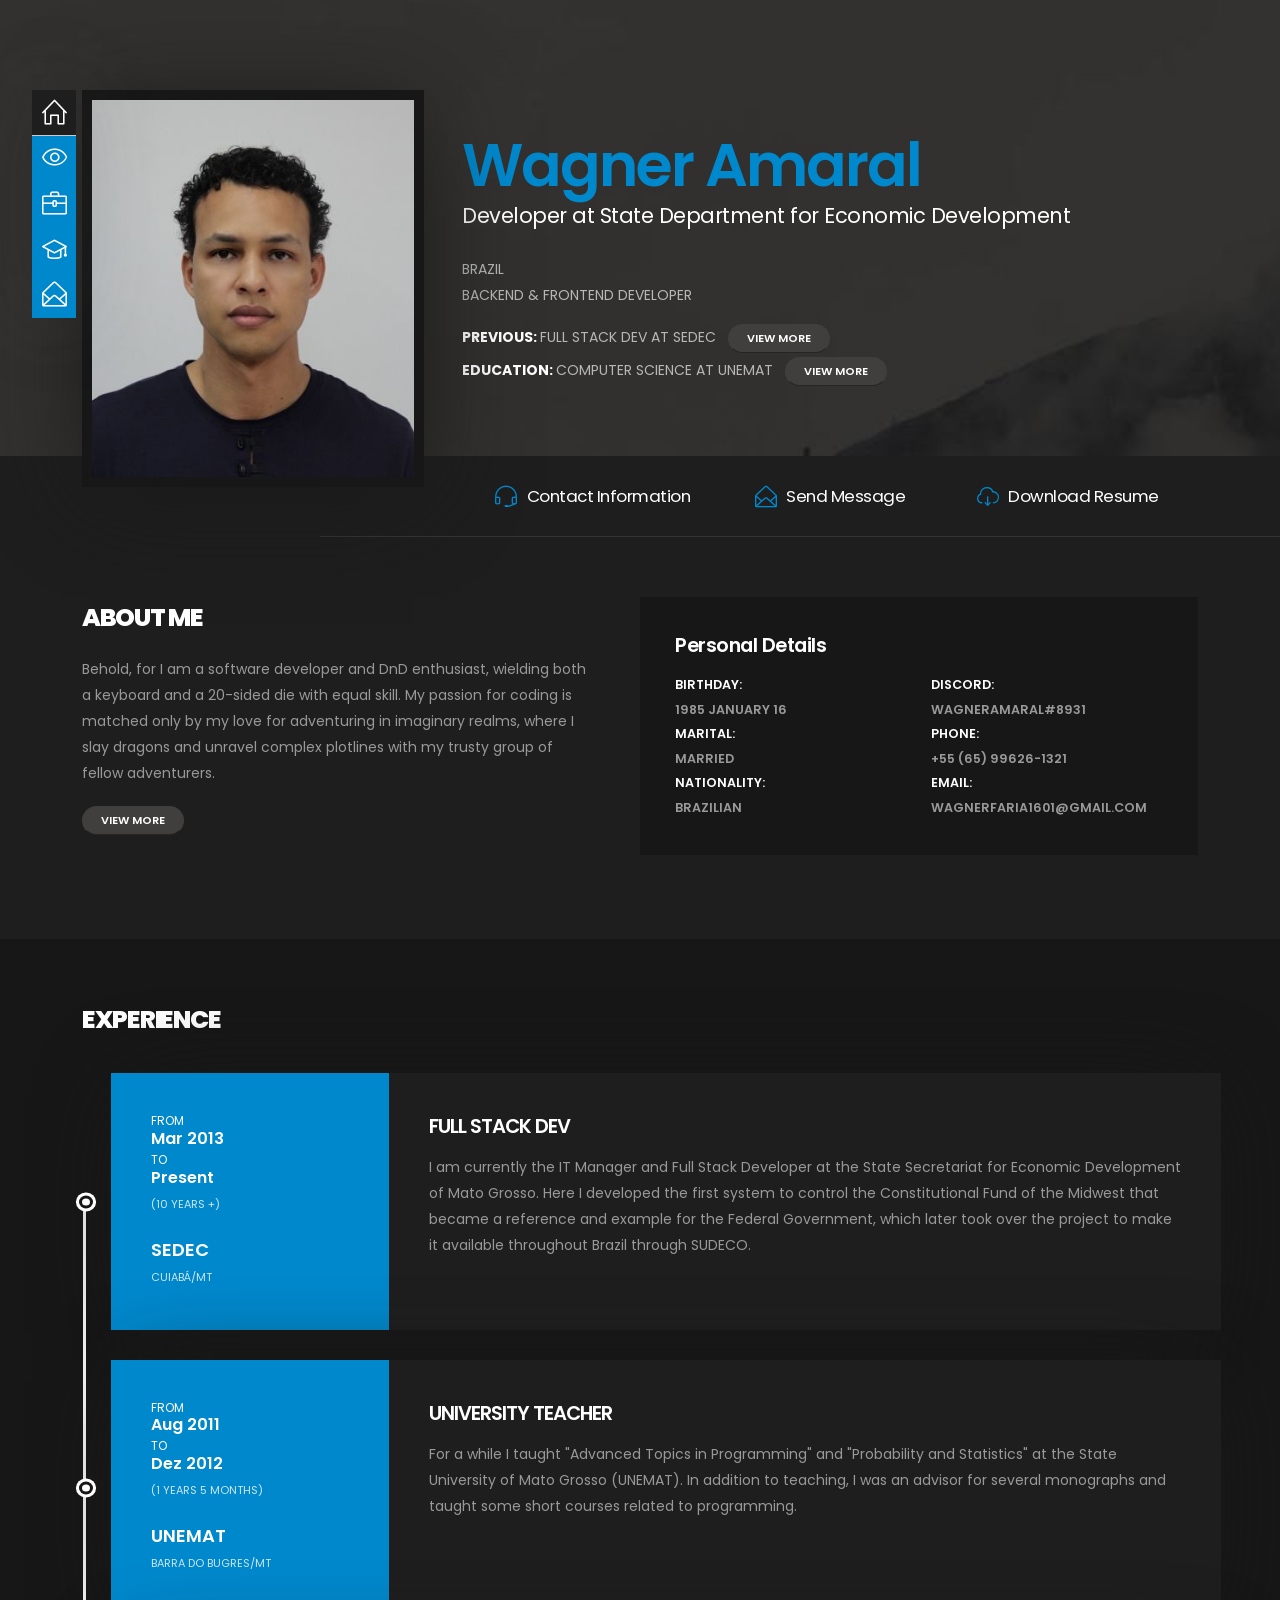
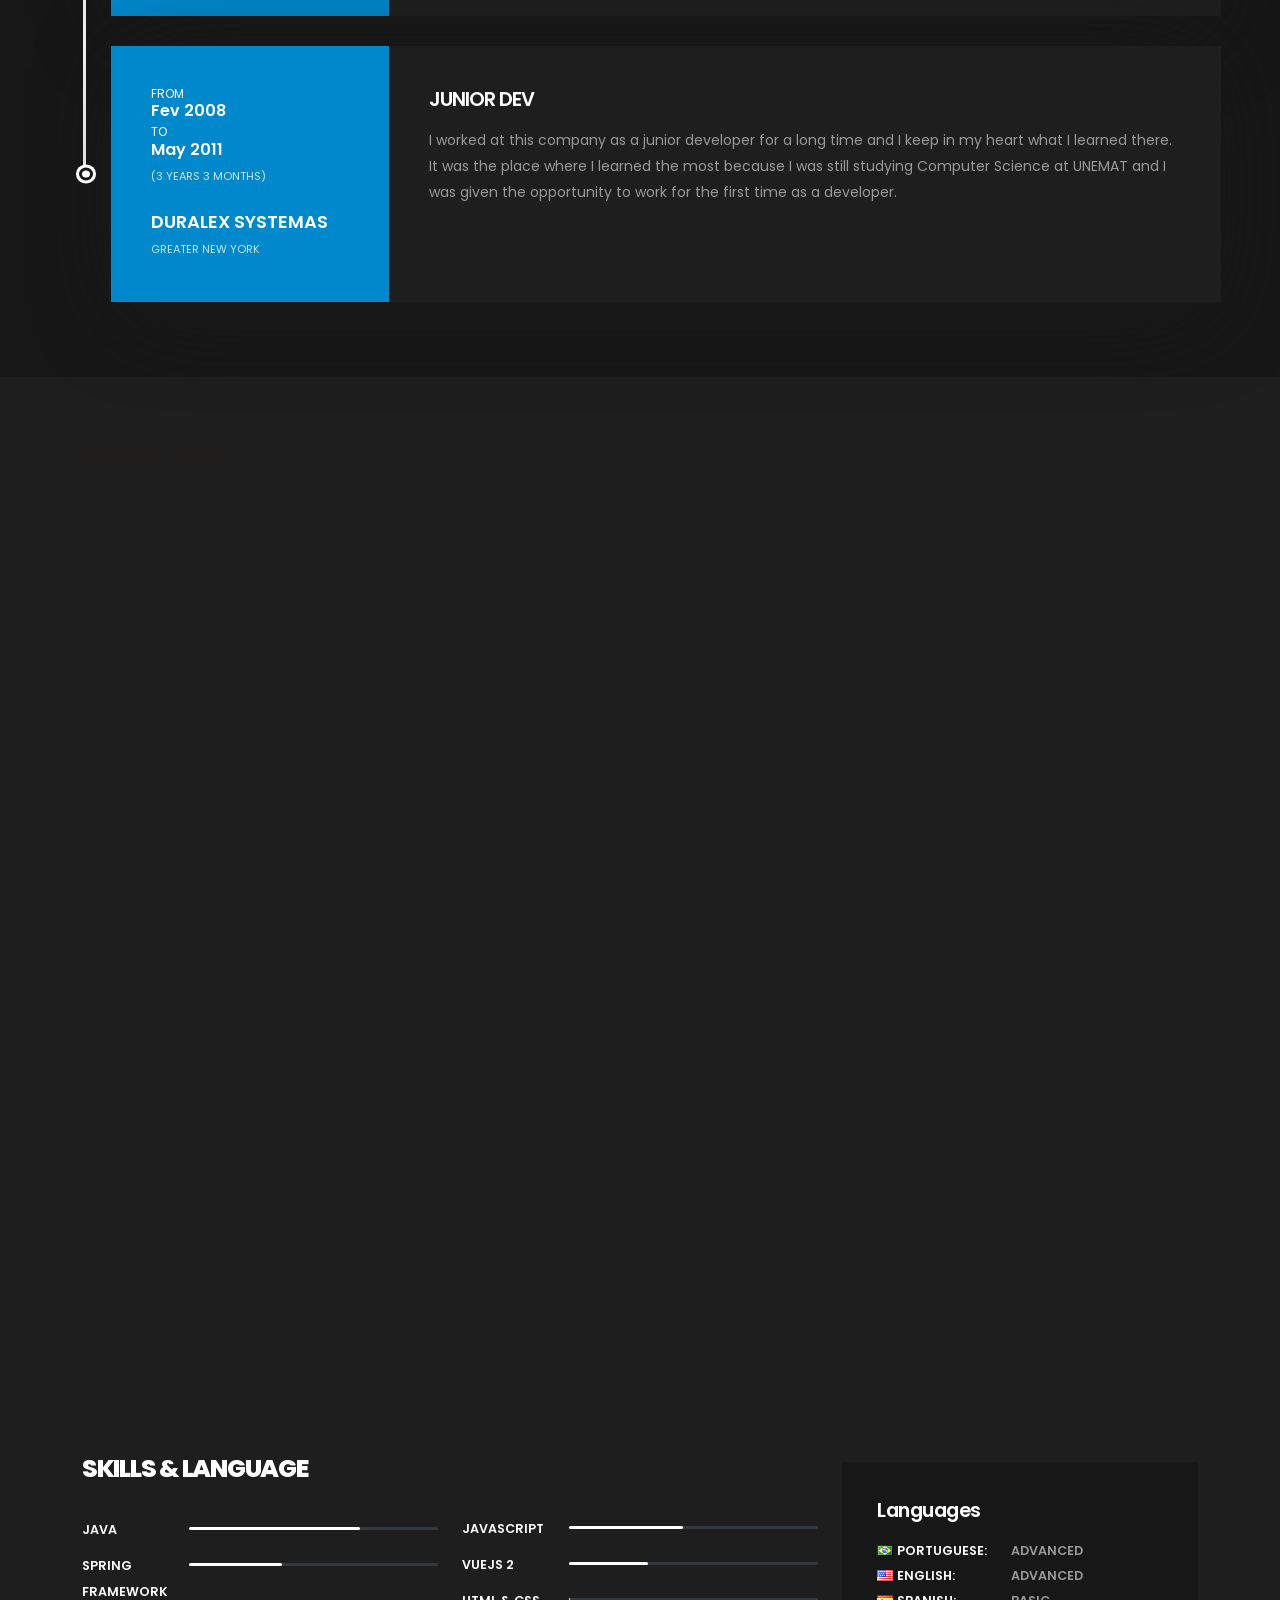
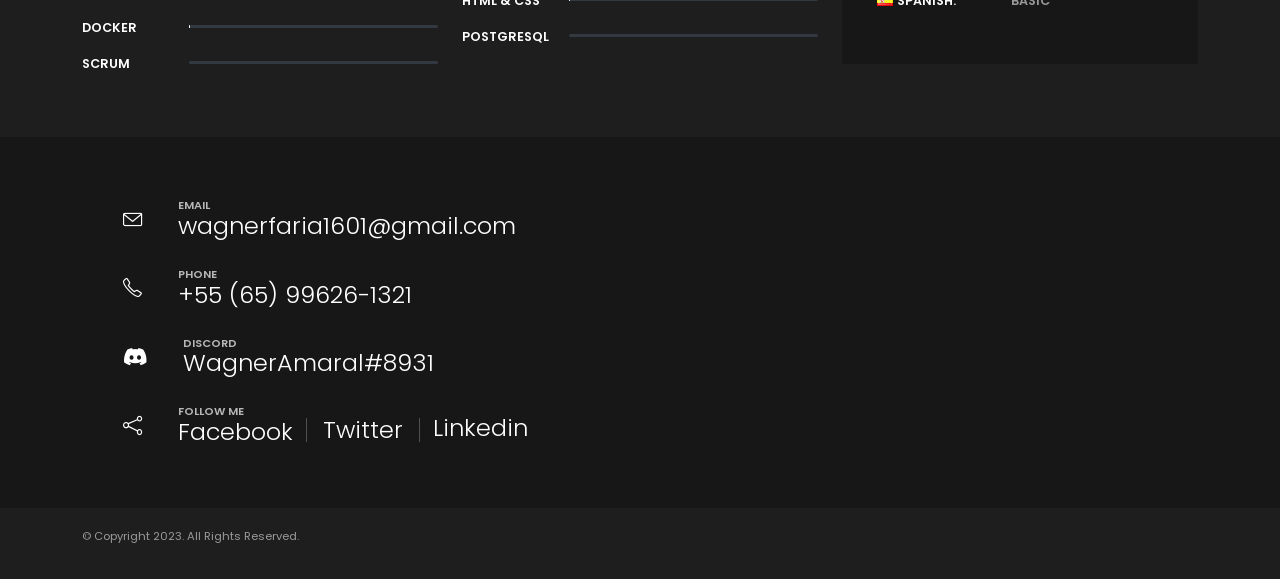
==== index.html @ f058e98d "Alterando nome de arquivo inicial" ====
<!DOCTYPE html>
<html lang="en" class="dark">

<head>

	<!-- Basic -->
	<meta charset="utf-8">
	<meta name="viewport" content="width=device-width, initial-scale=1">

	<title>Wagner Amaral | Portfolio</title>
	<meta name="description" content="Portfolio for Dev | Wagner Amaral">
	<meta name="author" content="Wagner Amaral">

	<!-- Favicon -->
	<link rel="shortcut icon" href="img/favicon.svg" type="image/x-icon" />
	<link rel="apple-touch-icon" href="img/favicon.svg">

	<!-- Mobile Metas -->
	<meta name="viewport" content="width=device-width, initial-scale=1, minimum-scale=1.0, shrink-to-fit=no">

	<!-- Web Fonts  -->
	<link id="googleFonts" href="https://fonts.googleapis.com/css?family=Poppins:300,400,500,600,700,800&display=swap"
		rel="stylesheet" type="text/css">

	<!-- Vendor CSS -->
	<link rel="stylesheet" href="vendor/bootstrap/css/bootstrap.min.css">
	<link rel="stylesheet" href="vendor/fontawesome-free/css/all.min.css">
	<link rel="stylesheet" href="vendor/animate/animate.compat.css">
	<link rel="stylesheet" href="vendor/simple-line-icons/css/simple-line-icons.min.css">
	<link rel="stylesheet" href="vendor/owl.carousel/assets/owl.carousel.min.css">
	<link rel="stylesheet" href="vendor/owl.carousel/assets/owl.theme.default.min.css">
	<link rel="stylesheet" href="vendor/magnific-popup/magnific-popup.min.css">

	<!-- Theme CSS -->
	<link rel="stylesheet" href="css/theme.css">
	<link rel="stylesheet" href="css/theme-elements.css">
	<link rel="stylesheet" href="css/theme-blog.css">
	<link rel="stylesheet" href="css/theme-shop.css">

	<!-- Demo CSS -->
	<link rel="stylesheet" href="css/demos/demo-resume-dark.css">

	<!-- Skin CSS -->
	<link id="skinCSS" rel="stylesheet" href="css/skins/skin-resume-dark.css">

	<!-- Theme Custom CSS -->
	<link rel="stylesheet" href="css/custom.css">

	<!-- Head Libs -->
	<script src="vendor/modernizr/modernizr.min.js"></script>

</head>

<body data-plugin-scroll-spy data-plugin-options="{'target': '.wrapper-spy'}">

	<div class="body">
		<header id="header" class="header-floating-icons"
			data-plugin-options="{'stickyEnabled': false, 'stickyEnableOnBoxed': false, 'stickyEnableOnMobile': false, 'stickyStartAt': 0, 'stickySetTop': '60px', 'stickyChangeLogo': false}">
			<div class="header-body bg-transparent">
				<div class="header-container container">
					<div class="header-row">
						<div class="header-column">
							<div class="header-row">
								<div class="header-nav pt-1">
									<div class="header-nav-main">
										<nav class="wrapper-spy collapse">
											<ul class="nav" id="mainNav">
												<li>
													<a data-hash href="#about-me"
														class="nav-link text-color-dark bg-color-primary">
														<i class="icon-home icons"></i>
														<span class="custom-tooltip text-color-dark">About Me</span>
													</a>
												</li>
												<li>
													<a data-hash href="#experience"
														class="nav-link text-color-dark bg-color-primary">
														<i class="icon-eye icons"></i>
														<span class="custom-tooltip text-color-dark">Experience</span>
													</a>
												</li>
												<li>
													<a data-hash href="#education"
														class="nav-link text-color-dark bg-color-primary">
														<i class="icon-briefcase icons"></i>
														<span class="custom-tooltip text-color-dark">Education</span>
													</a>
												</li>
												<li>
													<a data-hash href="#skills"
														class="nav-link text-color-dark bg-color-primary">
														<i class="icon-graduation icons"></i>
														<span class="custom-tooltip text-color-dark">Skills</span>
													</a>
												</li>
												<li>
													<a data-hash href="#say-hello"
														class="nav-link text-color-dark bg-color-primary">
														<i class="icon-envelope-open icons"></i>
														<span class="custom-tooltip text-color-dark">Say Hello</span>
													</a>
												</li>
											</ul>
										</nav>
									</div>
									<button class="btn header-btn-collapse-nav text-color-light border-radius-0"
										data-bs-toggle="collapse" data-bs-target=".header-nav-main nav">
										<i class="fas fa-bars"></i>
									</button>
								</div>
							</div>
						</div>
					</div>
				</div>
			</div>
		</header>

		<div role="main" class="main">

			<div id="about-me">
				<section
					class="section section-no-border section-parallax bg-transparent custom-section-padding-1 custom-position-1 custom-xs-bg-size-cover parallax-no-overflow m-0"
					data-plugin-parallax data-plugin-options="{'speed': 1.5}"
					data-image-src="img/demos/resume/about-me/about-me-bg-1.jpg">
					<div class="container">
						<div class="row">
							<div class="col-lg-4 position-relative custom-sm-margin-bottom-1 z-index-1 appear-animation"
								data-appear-animation="fadeInLeft" data-appear-animation-delay="50">
								<img src="img/portrait.jpg"
									class="img-fluid custom-border custom-image-position-2 custom-box-shadow-4" alt />
							</div>
							<div class="col-lg-8 col-xl-7">
								<h1 class="text-color-primary custom-font-size-1 appear-animation"
									data-appear-animation="fadeInRight" data-appear-animation-delay="50">Wagner Amaral
								</h1>
								<p class="text-color-light font-weight-normal custom-font-size-2 custom-margin-bottom-1 appear-animation"
									data-appear-animation="fadeInRight" data-appear-animation-delay="150">
									Developer at State Department for Economic Development</p>
								<span class="custom-about-me-infos">
									<span class="custom-text-color-1 text-uppercase appear-animation"
										data-appear-animation="fadeInRight"
										data-appear-animation-delay="250">Brazil</span>
									<span class="custom-text-color-1 text-uppercase mb-3 appear-animation"
										data-appear-animation="fadeInRight" data-appear-animation-delay="350">BACKEND
										&amp;
										FRONTEND DEVELOPER</span>
									<span class="custom-text-color-1 text-uppercase mb-1 appear-animation"
										data-appear-animation="fadeInRight" data-appear-animation-delay="450">
										<strong class="text-color-light">Previous: </strong>
										Full Stack dev at SEDEC
										<a data-hash href="#experience"
											class="btn btn-tertiary text-uppercase custom-btn-style-1 text-1 ms-2">View
											More</a>
									</span>
									<span class="custom-text-color-1 text-uppercase appear-animation"
										data-appear-animation="fadeInRight" data-appear-animation-delay="550">
										<strong class="text-color-light">Education: </strong>
										Computer Science at UNEMAT
										<a data-hash href="#education"
											class="btn btn-tertiary text-uppercase custom-btn-style-1 text-1 ms-2">View
											More</a>
									</span>
								</span>
							</div>
						</div>
					</div>
					<ul class="social-icons custom-social-icons">
						<li class="social-icons-facebook">
							<a href="http://www.facebook.com/" target="_blank" title="Facebook">
								<i class="fab fa-facebook-f"></i>
							</a>
						</li>
						<li class="social-icons-twitter">
							<a href="http://www.twitter.com/" target="_blank" title="Twitter">
								<i class="fab fa-twitter"></i>
							</a>
						</li>
						<li class="social-icons-youtube">
							<a href="http://www.youtube.com/" target="_blank" title="Youtube">
								<i class="fab fa-youtube"></i>
							</a>
						</li>
					</ul>
				</section>

				<div class="custom-about-me-links bg-color-dark">
					<div class="container">
						<div class="row justify-content-end appear-animation" data-appear-animation="fadeIn"
							data-appear-animation-delay="750">

							<div class="col-lg-3 text-center custom-xs-border-bottom p-0">
								<a data-hash href="#say-hello" class="text-decoration-none">
									<span class="custom-nav-button text-color-light">
										<i class="icon-earphones-alt icons text-color-primary"></i>
										Contact Information
									</span>
								</a>
							</div>
							<div class="col-lg-2 text-center custom-xs-border-bottom p-0">
								<a data-hash href="#say-hello" class="text-decoration-none">
									<span class="custom-nav-button custom-divisors text-color-light">
										<i class="icon-envelope-open icons text-color-primary"></i>
										Send Message
									</span>
								</a>
							</div>
							<div class="col-lg-3 text-center p-0">
								<a href="#" class="text-decoration-none">
									<span class="custom-nav-button text-color-light">
										<i class="icon-cloud-download icons text-color-primary"></i>
										Download Resume
									</span>
								</a>
							</div>
						</div>
					</div>
				</div>

				<section class="section section-no-border bg-color-dark m-0">
					<div class="container">
						<div class="row">
							<div class="col">
								<div class="custom-box-details bg-color-darken custom-box-shadow-1 col-lg-6 ms-5 mb-5 mb-lg-4 float-end clearfix appear-animation"
									data-appear-animation="fadeInRight" data-appear-animation-delay="1400">
									<h4>Personal Details</h4>
									<div class="row">
										<div class="col-md-6">
											<ul class="custom-list-style-1 p-0 mb-0">
												<li>
													<span class="text-color-light d-block">Birthday:</span>
													<span class="custom-text-color-2">1985 January 16</span>
												</li>
												<li>
													<span class="text-color-light d-block">Marital:</span>
													<span class="custom-text-color-2">Married</span>
												</li>
												<li>
													<span class="text-color-light d-block">Nationality:</span>
													<span class="custom-text-color-2">Brazilian</span>
												</li>
											</ul>
										</div>
										<div class="col-md-6">
											<ul class="custom-list-style-1 p-0 mb-0">
												<li>
													<span class="text-color-light d-block">Discord:</span>
													<span class="custom-text-color-2"><a class="custom-text-color-2"
															href="#">WagnerAmaral#8931</a></span>
												</li>
												<li>
													<span class="text-color-light d-block">PHONE:</span>
													<span class="custom-text-color-2"><a class="custom-text-color-2"
															href="tel:5565996261321">+55 (65) 99626-1321</a></span>
												</li>
												<li>
													<span class="text-color-light d-block">EMAIL:</span>
													<span class="custom-text-color-2"><a class="custom-text-color-2"
															href="mailto:wagnerfaria1601@gmail.com">wagnerfaria1601@gmail.com</a></span>
												</li>
											</ul>
										</div>
									</div>
								</div>

								<h2 class="text-color-light font-weight-extra-bold text-uppercase appear-animation"
									data-appear-animation="fadeInLeft" data-appear-animation-delay="1400">About Me</h2>

								<p class="appear-animation" data-appear-animation="fadeInLeft"
									data-appear-animation-delay="1400">Behold, for I am a software developer and DnD
									enthusiast, wielding both a keyboard
									and a 20-sided die with equal skill. My passion for coding is matched only by my
									love for adventuring in imaginary realms, where I slay dragons and unravel complex
									plotlines with my trusty group of fellow adventurers. </p>

								<div class="about-me-more" id="aboutMeMore">
									<p>I believe that life is all about balancing work and play, and I am fortunate
										enough to have found two pursuits that bring me equal joy. When I'm not coding,
										you can find me huddled around a gaming table with my friends, crafting
										intricate storylines and battling formidable foes. </p>

									<p>But make no mistake, when it comes to coding, I am just as dedicated and
										passionate, pouring countless hours into crafting elegant and efficient
										solutions to complex problems. So whether it's battling goblins or debugging
										code, I am always up for a challenge and eager to tackle whatever comes my way.
									</p>
								</div>

								<a id="aboutMeMoreBtn appear-animation" data-appear-animation="fadeInLeft"
									data-appear-animation-delay="1400"
									class="btn btn-tertiary text-uppercase custom-btn-style-1 text-1" href="#">View
									More</a>

							</div>
						</div>
					</div>
				</section>
			</div>

			<section id="experience" class="section section-secondary section-no-border m-0">
				<div class="container">
					<div class="row">
						<div class="col">
							<h2 class="text-color-light text-uppercase font-weight-extra-bold">Experience</h2>
							<section class="timeline custom-timeline" id="timeline">
								<div class="timeline-body">
									<article class="timeline-box right custom-box-shadow-2">
										<div class="row">
											<div class="experience-info col-lg-3 col-sm-5 bg-color-primary">
												<span class="from text-color-light text-uppercase">
													From
													<span class="font-weight-semibold">Mar 2013</span>
												</span>
												<span class="to text-color-light text-uppercase">
													To
													<span class="font-weight-semibold">Present</span>
												</span>
												<p class="text-color-light">(10 Years +)</p>
												<span class="company text-color-light font-weight-semibold">
													SEDEC
													<span
														class="company-location text-color-light font-weight-normal text-uppercase">CUIABÁ/MT</span>
												</span>
											</div>
											<div class="experience-description col-lg-9 col-sm-7 bg-color-dark">
												<h4 class="text-color-light font-weight-semibold">FULL STACK DEV
												</h4>
												<p class="custom-text-color-2">I am currently the IT Manager and Full
													Stack Developer at the State Secretariat for Economic Development of
													Mato Grosso. Here I developed the first system to control the
													Constitutional Fund of the Midwest that became a reference and
													example for the Federal Government, which later took over the
													project to make it available throughout Brazil through SUDECO.</p>
											</div>
										</div>
									</article>
									<article class="timeline-box right custom-box-shadow-2">
										<div class="row">
											<div class="experience-info col-lg-3 col-sm-5 bg-color-primary">
												<span class="from text-color-light text-uppercase">
													From
													<span class="font-weight-semibold">Aug 2011</span>
												</span>
												<span class="to text-color-light text-uppercase">
													To
													<span class="font-weight-semibold">Dez 2012</span>
												</span>
												<p class="text-color-light">(1 Years 5 Months)</p>
												<span class="company text-color-light font-weight-semibold">
													UNEMAT
													<span
														class="company-location text-color-light font-weight-normal text-uppercase">BARRA
														DO BUGRES/MT</span>
												</span>
											</div>
											<div class="experience-description col-lg-9 col-sm-7 bg-color-dark">
												<h4 class="text-color-light font-weight-semibold">UNIVERSITY TEACHER
												</h4>
												<p class="custom-text-color-2">For a while I taught "Advanced Topics in
													Programming" and "Probability and Statistics" at the State
													University
													of Mato Grosso (UNEMAT). In addition to teaching, I was an advisor
													for several monographs and taught some short courses related to
													programming.</p>
											</div>
										</div>
									</article>
									<article class="timeline-box right custom-box-shadow-2">
										<div class="row">
											<div class="experience-info col-lg-3 col-sm-5 bg-color-primary">
												<span class="from text-color-light text-uppercase">
													From
													<span class="font-weight-semibold">Fev 2008</span>
												</span>
												<span class="to text-color-light text-uppercase">
													To
													<span class="font-weight-semibold">May 2011</span>
												</span>
												<p class="text-color-light">(3 Years 3 Months)</p>
												<span class="company text-color-light font-weight-semibold">
													DURALEX SYSTEMAS
													<span
														class="company-location text-color-light font-weight-normal text-uppercase">Greater
														New York</span>
												</span>
											</div>
											<div class="experience-description col-lg-9 col-sm-7 bg-color-dark">
												<h4 class="text-color-light font-weight-semibold">JUNIOR DEV
												</h4>
												<p class="custom-text-color-2">I worked at this company as a junior
													developer for a long time and I keep in my heart what I learned
													there. It was the place where I learned the most because I was still
													studying Computer Science at UNEMAT and I was given the opportunity
													to work for the first time as a developer.</p>
											</div>
										</div>
									</article>
									<div class="timeline-bar"></div>
								</div>
							</section>
						</div>
					</div>
				</div>
			</section>

			<section id="education" class="section section-no-border bg-color-dark m-0">
				<div class="container">
					<div class="row">
						<div class="col">
							<h2 class="text-color-quaternary text-uppercase font-weight-extra-bold m-0">Education</h2>
							<div class="owl-carousel nav-bottom custom-dots-style-1 custom-dots-color-1 custom-dots-color-1-light mb-0"
								data-plugin-options="{'items': 1, 'loop': false, 'dots': true, 'nav': false}">
								<div class="row">
									<div class="col-lg-6 col-sm-6 pb-4">
										<div class="custom-box-details-2 bg-color-darken custom-box-shadow-3">
											<i class="icon-graduation icons text-color-primary"></i>
											<h4 class="font-weight-semibold text-color-light m-0">UNEMAT</h4>
											<p class="custom-text-color-2 mb-1">Bachelor's Degree in Computer Science
											</p>
											<strong class="text-color-primary">2001-2023</strong>
										</div>
									</div>
									<div class="col-lg-6 col-sm-6 pb-4">
										<div class="custom-box-details-2 bg-color-darken custom-box-shadow-3">
											<i class="icon-graduation icons text-color-primary"></i>
											<h4 class="font-weight-semibold text-color-light m-0">UNIC</h4>
											<p class="custom-text-color-2 mb-1">Postgraduate in Process Management and
												Software Quality
											</p>
											<strong class="text-color-primary">2011-2012</strong>
										</div>
									</div>
									<div class="col-lg-6 col-sm-6 pb-4">
										<div class="custom-box-details-2 bg-color-darken custom-box-shadow-3">
											<i class="fas fa-leaf icons text-color-primary"></i>
											<h4 class="font-weight-semibold text-color-light m-0">Alura</h4>
											<p class="mb-1"><a class="custom-text-color-2"
													href="https://cursos.alura.com.br/degree/certificate/68f707d4-fdf1-4803-afa0-096da1ac2dda"
													target="_blank" rel="noopener noreferrer">JAVA AND SPRING BOOT 3</a>
											</p>
											<div style="display: flex; justify-content: space-between;">
												<strong class="text-color-primary">2023</strong>
												<strong class="text-color-primary">34h</strong>
											</div>

										</div>
									</div>
									<div class="col-lg-6 col-sm-6 pb-4">
										<div class="custom-box-details-2 bg-color-darken custom-box-shadow-3">
											<i class="fa-brands fa-vuejs icons text-color-primary"></i>
											<h4 class="font-weight-semibold text-color-light m-0">Alura</h4>
											<p class="mb-1"><a class="custom-text-color-2"
													href="https://cursos.alura.com.br/degree/certificate/023d8c97-d18e-4e43-b3b2-043546cf9c37"
													target="_blank" rel="noopener noreferrer">VUE.JS 2</a>
											</p>
											<div style="display: flex; justify-content: space-between;">
												<strong class="text-color-primary">2021</strong>
												<strong class="text-color-primary">49h</strong>
											</div>
										</div>
									</div>
									<div class="col-lg-6 col-sm-6 pb-4">
										<div class="custom-box-details-2 bg-color-darken custom-box-shadow-3">
											<i class="fas fa-database icons text-color-primary"></i>
											<h4 class="font-weight-semibold text-color-light m-0">Alura</h4>
											<p class="mb-1"><a class="custom-text-color-2"
													href="https://cursos.alura.com.br/degree/certificate/aabfe05f-cb2f-460d-a82e-ae394e7fc1c1"
													target="_blank" rel="noopener noreferrer">SQL WITH POSTGRESQL</a>
											</p>
											<div style="display: flex; justify-content: space-between;">
												<strong class="text-color-primary">2022</strong>
												<strong class="text-color-primary">46h</strong>
											</div>
										</div>
									</div>
									<div class="col-lg-6 col-sm-6 pb-4">
										<div class="custom-box-details-2 bg-color-darken custom-box-shadow-3">
											<i class="fa-brands fa-docker icons text-color-primary"></i>
											<h4 class="font-weight-semibold text-color-light m-0">Alura</h4>
											<p class="mb-1"><a class="custom-text-color-2"
													href="https://cursos.alura.com.br/degree/certificate/457da6f4-4889-4a92-8b1e-4974ebc24d42"
													target="_blank" rel="noopener noreferrer">DOCKER DCA</a>
											</p>
											<div style="display: flex; justify-content: space-between;">
												<strong class="text-color-primary">2023</strong>
												<strong class="text-color-primary">49h</strong>
											</div>
										</div>
									</div>
								</div>

								<div class="row">
									<div class="col-lg-6 col-sm-6 pb-4">
										<div class="custom-box-details-2 bg-color-darken custom-box-shadow-3">
											<i class="fas fa-people-group icons text-color-primary"></i>
											<h4 class="font-weight-semibold text-color-light m-0">Alura</h4>
											<p class="mb-1"><a class="custom-text-color-2"
													href="https://cursos.alura.com.br/degree/certificate/75bf4a8c-b6cd-4cad-be4b-c54925827278"
													target="_blank" rel="noopener noreferrer">AGIL MANAGER - AGILE
													METHODOLOGY</a></p>
											<div style="display: flex; justify-content: space-between;">
												<strong class="text-color-primary">2022</strong>
												<strong class="text-color-primary">92h</strong>
											</div>
										</div>
									</div>
									<div class="col-lg-6 col-sm-6 pb-4">
										<div class="custom-box-details-2 bg-color-darken custom-box-shadow-3">
											<i class="fas fa-code icons text-color-primary"></i>
											<h4 class="font-weight-semibold text-color-light m-0">Alura</h4>
											<p class="mb-1"><a class="custom-text-color-2"
													href="https://cursos.alura.com.br/degree/certificate/97fb1a3e-9abe-4701-b126-99bd3d11225e"
													target="_blank" rel="noopener noreferrer">Web Accessibility</a> </p>
											<div style="display: flex; justify-content: space-between;">
												<strong class="text-color-primary">2010</strong>
												<strong class="text-color-primary">20h</strong>
											</div>
										</div>
									</div>
									<div class="col-lg-6 col-sm-6 pb-4">
										<div class="custom-box-details-2 bg-color-darken custom-box-shadow-3">
											<i class="fas fa-code icons text-color-primary"></i>
											<h4 class="font-weight-semibold text-color-light m-0">Alura</h4>
											<p class="mb-1"><a class="custom-text-color-2"
													href="https://cursos.alura.com.br/degree/certificate/ac0972f5-0933-4e00-92dd-27db64cb543f"
													target="_blank" rel="noopener noreferrer">HTML & CSS</a> </p>
											<div style="display: flex; justify-content: space-between;">
												<strong class="text-color-primary">2022</strong>
												<strong class="text-color-primary">61h</strong>
											</div>
										</div>
									</div>
									<div class="col-lg-6 col-sm-6 pb-4">
										<div class="custom-box-details-2 bg-color-darken custom-box-shadow-3">
											<i class="fas fa-leaf icons text-color-primary"></i>
											<h4 class="font-weight-semibold text-color-light m-0">Alura</h4>
											<p class="mb-1"><a class="custom-text-color-2"
													href="https://cursos.alura.com.br/degree/certificate/070f2ae5-0f62-4ed6-9bad-4fd91fbf3fad"
													target="_blank" rel="noopener noreferrer">SPRING FRAMEWORK</a></p>
											<div style="display: flex; justify-content: space-between;">
												<strong class="text-color-primary">2021</strong>
												<strong class="text-color-primary">130h</strong>
											</div>
										</div>
									</div>
									<div class="col-lg-6 col-sm-6 pb-4">
										<div class="custom-box-details-2 bg-color-darken custom-box-shadow-3">
											<i class="fas fa-mug-hot icons text-color-primary"></i>
											<h4 class="font-weight-semibold text-color-light m-0">Alura</h4>
											<p class="mb-1"><a class="custom-text-color-2"
													href="https://cursos.alura.com.br/degree/certificate/db304e81-e019-4f6b-b4bb-03cb06fcb0d3"
													target="_blank" rel="noopener noreferrer">JAVA AND OBJECT ORIENTED
													PROGRAMMING</a> </p>
											<div style="display: flex; justify-content: space-between;">
												<strong class="text-color-primary">2021</strong>
												<strong class="text-color-primary">130h</strong>
											</div>
										</div>
									</div>
								</div>
							</div>
						</div>
					</div>
				</div>
			</section>

			<section id="skills" class="section section-no-border bg-color-dark m-0">
				<div class="container">
					<div class="row align-items-center">
						<div class="col-md-6 col-lg-8 mb-4 mb-md-0">
							<div class="row">
								<div class="col-lg-6">
									<h2 class="text-color-light text-uppercase font-weight-extra-bold">Skills & Language
									</h2>
									<div class="progress-bars custom-progress-bars">
										<div
											class="progress-label text-color-light font-weight-semibold text-uppercase text-2">
											<span>Java</span>
										</div>

										<div class="progress mb-2">
											<div class="progress-bar" data-appear-progress-animation="90%"></div>
										</div>
										<div
											class="progress-label text-color-light font-weight-semibold text-uppercase text-2">
											<span>Spring Framework</span>
										</div>
										<div class="progress mb-2">
											<div class="progress-bar" data-appear-progress-animation="70%"
												data-appear-animation-delay="300"></div>
										</div>
										<div
											class="progress-label text-color-light font-weight-semibold text-uppercase text-2">
											<span>Docker</span>
										</div>
										<div class="progress mb-2">
											<div class="progress-bar" data-appear-progress-animation="60%"
												data-appear-animation-delay="600"></div>
										</div>
										<div
											class="progress-label text-color-light font-weight-semibold text-uppercase text-2">
											<span>SCRUM</span>
										</div>
										<div class="progress mb-2">
											<div class="progress-bar" data-appear-progress-animation="80%"
												data-appear-animation-delay="900"></div>
										</div>
									</div>
								</div>
								<div class="col-lg-6">
									<div class="progress-bars custom-progress-bars custom-md-margin-top-1">
										<div
											class="progress-label text-color-light font-weight-semibold text-uppercase text-2">
											<span>Javascript</span>
										</div>
										<div class="progress mb-2">
											<div class="progress-bar" data-appear-progress-animation="60%"></div>
										</div>
										<div
											class="progress-label text-color-light font-weight-semibold text-uppercase text-2">
											<span>VUEJS 2</span>
										</div>
										<div class="progress mb-2">
											<div class="progress-bar" data-appear-progress-animation="60%"
												data-appear-animation-delay="300"></div>
										</div>
										<div
											class="progress-label text-color-light font-weight-semibold text-uppercase text-2">
											<span>HTML & CSS</span>
										</div>
										<div class="progress mb-2">
											<div class="progress-bar" data-appear-progress-animation="70%"
												data-appear-animation-delay="600"></div>
										</div>
										<div
											class="progress-label text-color-light font-weight-semibold text-uppercase text-2">
											<span>Postgresql</span>
										</div>
										<div class="progress mb-2">
											<div class="progress-bar" data-appear-progress-animation="80%"
												data-appear-animation-delay="900"></div>
										</div>
									</div>
								</div>
							</div>
						</div>
						<div class="col-md-6 col-lg-4">
							<div class="row">
								<div class="col">
									<div class="custom-box-details bg-color-darken custom-box-shadow-1">
										<h4 class="text-color-light">Languages</h4>
										<ul class="custom-list-style-1 p-0">
											<li>
												<span
													class="font-weight-semibold custom-max-width-1 text-color-light"><img
														src="img/blank.gif" class="flag flag-br me-1"
														alt="English">Portuguese:</span>
												<span class="custom-text-color-2">Advanced</span>
											</li>
											<li>
												<span
													class="font-weight-semibold custom-max-width-1 text-color-light"><img
														src="img/blank.gif" class="flag flag-us me-1"
														alt="Spanish">English:</span>
												<span class="custom-text-color-2">Advanced</span>
											</li>
											<li>
												<span
													class="font-weight-semibold custom-max-width-1 text-color-light"><img
														src="img/blank.gif" class="flag flag-es me-1"
														alt="Française">Spanish:</span>
												<span class="custom-text-color-2">Basic</span>
											</li>
										</ul>
									</div>
								</div>
							</div>
						</div>
					</div>
				</div>
			</section>

			<section id="say-hello" class="section section-secondary section-no-border m-0" data-spy-offset="40">
				<div class="row">
					<div class="col-lg-12 p-0">
						<div class="container">
								<div class="row m-0">
									<div class="col-half-section col-half-section-left ms-3">
										<a href="mailto:you@domain.com" class="text-decoration-none">
											<span class="feature-box custom-feature-box align-items-center mb-4">
												<span class="custom-feature-box-icon">
													<i class="icon-envelope icons text-color-light"></i>
												</span>
												<span class="feature-box-info">
													<span
														class="custom-label font-weight-semibold text-uppercase custom-text-color-1 line-height-5">Email</span>
													<strong
														class="font-weight-light text-color-light custom-opacity-effect-1">wagnerfaria1601@gmail.com</strong>
												</span>
											</span>
										</a>
										<a href="tel:+1234657890" class="text-decoration-none">
											<span class="feature-box custom-feature-box align-items-center mb-4">
												<span class="custom-feature-box-icon">
													<i class="icon-phone icons text-color-light"></i>
												</span>
												<span class="feature-box-info">
													<span
														class="custom-label font-weight-semibold text-uppercase custom-text-color-1 line-height-5">Phone</span>
													<strong
														class="font-weight-light text-color-light custom-opacity-effect-1">+55 (65) 99626-1321</strong>
												</span>
											</span>
										</a>
										<a href="skype:yourskype?chat" class="text-decoration-none">
											<span class="feature-box custom-feature-box align-items-center mb-4">
												<span class="custom-feature-box-icon">
													<i class="fa-brands fa-discord icons text-color-light"></i>
												</span>
												<span class="feature-box-info">
													<span
														class="custom-label font-weight-semibold text-uppercase custom-text-color-1 line-height-5">Discord</span>
													<strong
														class="font-weight-light text-color-light custom-opacity-effect-1">WagnerAmaral#8931</strong>
												</span>
											</span>
										</a>
										<span class="feature-box custom-feature-box align-items-center">
											<span class="custom-feature-box-icon">
												<i class="icon-share icons text-color-light"></i>
											</span>
											<a href="http://www.facebook.com" class="d-flex text-decoration-none">
												<span class="feature-box-info">
													<span
														class="custom-label font-weight-semibold text-uppercase custom-text-color-1 line-height-5">Follow
														me</span>
													<strong
														class="font-weight-light text-color-light custom-opacity-effect-1">Facebook</strong>
												</span>
											</a>
											<a href="http://www.twitter.com" class="d-flex text-decoration-none">
												<span class="feature-box-info custom-both-side-border mt-2">
													<strong
														class="font-weight-light text-color-light custom-opacity-effect-1">Twitter</strong>
												</span>
											</a>
											<a href="http://www.linkedin.com" class="d-flex text-decoration-none">
												<span class="feature-box-info p-0 mt-2">
													<strong
														class="font-weight-light text-color-light custom-opacity-effect-1">Linkedin</strong>
												</span>
											</a>
										</span>
									</div>
								</div>
						</div>
					</div>
				</div>
			</section>

			<footer id="footer" class="m-0 p-0">
				<div class="footer-copyright bg-color-dark m-0">
					<div class="container">
						<div class="row">
							<div class="col-lg-12 m-0">
								<p class="custom-text-color-2">© Copyright 2023. All Rights Reserved.</p>
							</div>
						</div>
					</div>
				</div>
			</footer>
		</div>

		<!-- Vendor -->
		<script src="vendor/plugins/js/plugins.min.js"></script>

		<!-- Theme Base, Components and Settings -->
		<script src="js/theme.js"></script>

		<!-- Current Page Vendor and Views -->
		<script src="js/views/view.contact.js"></script>

		<!-- Demo -->
		<script src="js/demos/demo-resume.js"></script>

		<!-- Theme Custom -->
		<script src="js/custom.js"></script>

		<!-- Theme Initialization Files -->
		<script src="js/theme.init.js"></script>

</body>

</html>
---- css/theme.css ----
/*
Name: 			theme.css
Written by: 	Okler Themes - (http://www.okler.net)
Theme Version:	9.9.2
*/
html {
	direction: ltr;
	overflow-x: hidden;
	box-shadow: none !important;
	-webkit-font-smoothing: antialiased;
}

@media (prefers-reduced-motion: no-preference) {
	:root {
		scroll-behavior: auto;
	}
}

body {
	background-color: #FFF;
	color: #777;
	font-family: "Poppins", Arial, sans-serif;
	font-size: 14px;
	line-height: 26px;
	margin: 0;
}

body a {
	outline: none !important;
}

.body {
	background-color: #FFF;
}

html.safari:not(.no-safari-overflow-x-fix) .body {
	overflow-x: hidden;
}

a {
	text-decoration: none;
}

a:not(.btn):hover {
	text-decoration: underline;
}

li {
	line-height: 24px;
}

@media (max-width: 575px) {
	body {
		font-size: 13px;
	}
}

pre {
	background: #f7f7f7;
	border: 1px solid #e8e8e8;
	border-radius: 4px;
	padding: 15px;
}

/* Envato Frame */
.remove-envato-frame {
	background: #404040;
	border-radius: 0 0 4px 4px;
	top: 0;
	color: #FFF;
	display: block;
	height: 9px;
	padding: 10px 20px 35px;
	position: fixed;
	right: 5px;
	text-align: center;
	text-decoration: none;
	min-width: 50px;
	z-index: 10000;
	font-size: 0.8em;
	opacity: 0.7;
}

.remove-envato-frame:hover {
	opacity: 0.9;
	text-decoration: none;
	color: #FFF;
}

.remove-envato-frame:before {
	font-family: 'Font Awesome 6 Free';
	content: "\f00d" !important;
	font-weight: 900;
	display: inline-block;
	padding-right: 5px;
}

@media (max-width: 991px) {
	.remove-envato-frame {
		display: none !important;
	}
}

/* Header */
#header {
	position: relative;
	z-index: 1030;
}

#header .header-body {
	display: flex;
	flex-direction: column;
	background: #FFF;
	transition: min-height 0.3s ease;
	width: 100%;
	border-top: 3px solid #EDEDED;
	border-bottom: 1px solid transparent;
	z-index: 1001;
}

#header .header-body.header-body-bottom-border-fixed {
	border-bottom: 1px solid rgba(234, 234, 234, 0.5) !important;
}

#header .header-body[class*="border-color-"] {
	border-bottom: 0 !important;
}

#header .header-container {
	position: relative;
	display: flex;
	flex-flow: row wrap;
	align-items: center;
	transition: ease height 300ms;
}

@media (max-width: 991px) {
	#header .header-container:not(.container):not(.container-fluid) .header-nav-main {
		padding: 0 0.75rem;
	}
}

#header .header-container.header-container-height-xs {
	height: 80px;
}

#header .header-container.header-container-height-sm {
	height: 100px;
}

#header .header-container.header-container-height-md {
	height: 125px;
}

#header .header-container.header-container-height-lg {
	height: 145px;
}

#header .container {
	position: relative;
}

@media (max-width: 767px) {
	#header .container {
		width: 100%;
	}
}

#header .header-row {
	display: flex;
	flex-grow: 1;
	align-items: center;
	align-self: stretch;
	max-height: 100%;
}

#header .header-column {
	display: flex;
	align-self: stretch;
	align-items: center;
	flex-grow: 1;
	flex-direction: column;
}

#header .header-column.header-column-border-right {
	border-right: 1px solid rgba(0, 0, 0, 0.06);
}

#header .header-column.header-column-border-left {
	border-left: 1px solid rgba(0, 0, 0, 0.06);
}

#header .header-column .header-row {
	justify-content: inherit;
}

#header .header-column .header-extra-info {
	list-style: outside none none;
	margin: 0;
	padding: 0;
}

#header .header-column .header-extra-info li {
	display: inline-flex;
	margin-left: 25px;
}

#header .header-column .header-extra-info li .header-extra-info-icon {
	font-size: 32px;
	font-size: 2rem;
	margin-right: 10px;
}

#header .header-column .header-extra-info li .header-extra-info-text label {
	display: block;
	margin: 0;
	color: #999;
	font-size: 12px;
	font-size: 0.75rem;
	line-height: 1.2;
}

#header .header-column .header-extra-info li .header-extra-info-text strong {
	display: block;
	margin: 0;
	color: #333;
	font-size: 14.4px;
	font-size: 0.9rem;
	line-height: 1.3;
}

#header .header-column .header-extra-info li .header-extra-info-text a {
	color: #333;
}

#header .header-column .header-extra-info li .feature-box p {
	margin: 0;
}

#header .header-column .header-extra-info li .feature-box small {
	position: relative;
	top: -4px;
	font-size: 80%;
}

#header.header-no-min-height .header-body {
	min-height: 0 !important;
}

#header .header-top {
	display: flex;
	align-items: center;
	border-bottom: 2px solid rgba(0, 0, 0, 0.06);
	min-height: 47px;
}

#header .header-top.header-top-light-border-bottom {
	border-bottom-color: rgba(255, 255, 255, 0.1);
}

#header .header-top.header-top-simple-border-bottom {
	border-bottom-width: 1px;
}

#header .header-top.header-top-default {
	background: #f7f7f7;
}

#header .header-top.header-top-borders {
	border-bottom-width: 1px;
}

#header .header-top.header-top-borders .nav-item-borders {
	border-right: 1px solid rgba(0, 0, 0, 0.06);
	padding-left: 12px;
	padding-right: 12px;
}

#header .header-top.header-top-borders .nav-item-borders:first-child {
	padding-left: 0;
}

#header .header-top.header-top-borders .nav-item-borders:last-child {
	border-right: 0;
}

#header .header-top.header-top-light-borders {
	border-bottom-color: rgba(255, 255, 255, 0.2);
}

#header .header-top.header-top-light-borders.header-top-borders .nav-item-borders {
	border-right-color: rgba(255, 255, 255, 0.2);
}

#header .header-top.header-top-light-2-borders {
	border-bottom-color: rgba(255, 255, 255, 0.06);
}

#header .header-top.header-top-light-2-borders.header-top-borders .nav-item-borders {
	border-right-color: rgba(255, 255, 255, 0.06);
}

#header .header-top.header-top-bottom-containered-border {
	border-bottom: 0;
}

#header .header-top.header-top-bottom-containered-border > .container > .header-row {
	border-bottom: 1px solid rgba(0, 0, 0, 0.06);
}

#header .header-top.header-top-small-minheight {
	min-height: 38px;
}

#header .header-top.header-top-semi-transparent {
	background-color: rgba(0, 0, 0, 0.15);
}

#header .header-top.header-top-semi-transparent-light {
	background-color: rgba(255, 255, 255, 0.15);
}

#header .header-logo {
	margin: 16px 0;
	margin: 1rem 0;
	position: relative;
	z-index: 1;
}

#header .header-logo img {
	transition: all 0.3s ease;
	position: relative;
	top: 0;
	image-rendering: -webkit-optimize-contrast;
	transform: translateZ(0);
}

#header .header-nav {
	padding: 16px 0;
	padding: 1rem 0;
	min-height: 70px;
}

#header .header-nav-top {
	display: flex;
	align-self: stretch;
	align-items: center;
}

#header .header-nav-top .nav > li > a, #header .header-nav-top .nav > li > span {
	color: #999;
	font-size: 0.9em;
	padding: 6px 10px;
	display: inline-block;
	letter-spacing: -0.5px;
}

#header .header-nav-top .nav > li > a [class*="fa-"], #header .header-nav-top .nav > li > a .icons, #header .header-nav-top .nav > li > span [class*="fa-"], #header .header-nav-top .nav > li > span .icons {
	margin-right: 3px;
	font-size: 0.8em;
	position: relative;
}

#header .header-nav-top .nav > li > a {
	text-decoration: none;
}

#header .header-nav-top .nav > li > a:hover, #header .header-nav-top .nav > li > a a:focus {
	background: transparent;
}

#header .header-nav-top .nav > li.open > .dropdown-menu-toggle, #header .header-nav-top .nav > li.accessibility-open > .dropdown-menu-toggle {
	border-radius: 4px 4px 0 0;
}

#header .header-nav-top .nav > li + .nav-item-left-border {
	margin-left: 10px;
	padding-left: 10px;
	position: relative;
}

#header .header-nav-top .nav > li + .nav-item-left-border:after {
	background: rgba(0, 0, 0, 0.08);
	content: "";
	width: 1px;
	height: 16px;
	position: absolute;
	display: block;
	top: 50%;
	transform: translate3d(0, -50%, 0);
	left: 0;
}

#header .header-nav-top .nav > li + .nav-item-right-border {
	margin-right: 10px;
	padding-right: 10px;
	position: relative;
}

#header .header-nav-top .nav > li + .nav-item-right-border:before {
	background: rgba(0, 0, 0, 0.08);
	content: "";
	width: 1px;
	height: 16px;
	position: absolute;
	display: block;
	top: 50%;
	transform: translate3d(0, -50%, 0);
	right: 0;
}

#header .header-nav-top .nav > li.nav-item-left-border.nav-item-left-border-remove:after {
	content: none;
}

#header .header-nav-top .nav > li.nav-item-left-border.nav-item-right-border-remove:before {
	content: none;
}

@media (max-width: 575px) {
	#header .header-nav-top .nav > li:not(.d-none) {
		margin-left: 0;
		padding-left: 0;
	}
}

@media (max-width: 767px) {
	#header .header-nav-top .nav > li.nav-item-left-border-remove.d-none {
		margin-left: 0;
		padding-left: 0;
	}

	#header .header-nav-top .nav > li.nav-item-right-border-remove.d-none {
		margin-left: 0;
		padding-left: 0;
	}
}

#header .header-nav-top .nav > li.nav-item-left-border.nav-item-left-border-show:after {
	content: '';
}

#header .header-nav-top .nav > li.nav-item-right-border.nav-item-right-border-show:after {
	content: '';
}

@media (min-width: 576px) {
	#header .header-nav-top .nav > li.nav-item-left-border.nav-item-left-border-sm-show:after {
		content: '';
	}

	#header .header-nav-top .nav > li.nav-item-right-border.nav-item-right-border-sm-show:after {
		content: '';
	}
}

@media (min-width: 768px) {
	#header .header-nav-top .nav > li.nav-item-left-border.nav-item-left-border-md-show:after {
		content: '';
	}

	#header .header-nav-top .nav > li.nav-item-right-border.nav-item-right-border-md-show:after {
		content: '';
	}
}

@media (min-width: 992px) {
	#header .header-nav-top .nav > li.nav-item-left-border.nav-item-left-border-lg-show:after {
		content: '';
	}

	#header .header-nav-top .nav > li.nav-item-right-border.nav-item-right-border-lg-show:after {
		content: '';
	}
}

@media (min-width: 1200px) {
	#header .header-nav-top .nav > li.nav-item-left-border.nav-item-left-border-xl-show:after {
		content: '';
	}

	#header .header-nav-top .nav > li.nav-item-right-border.nav-item-right-border-xl-show:after {
		content: '';
	}
}

#header .header-nav-top .nav > li.nav-item.dropdown.show .nav-link {
	background: transparent;
}

#header .header-nav-top .nav > li.nav-item:not(.dropdown) > a [class*="fa-"], #header .header-nav-top .nav > li.nav-item:not(.dropdown) > a .icons {
	left: -1px;
	top: -1px;
}

#header .header-nav-top .nav > li.nav-item-anim-icon > a:hover [class*="fa-"], #header .header-nav-top .nav > li.nav-item-anim-icon > a:hover .icons {
	animation: navItemArrow 600ms ease;
	animation-iteration-count: infinite;
}

#header .header-nav-top .dropdown .dropdown-item {
	font-size: 0.75em;
}

#header .header-nav-top .dropdown-menu {
	border: 0;
	margin-top: -2px;
	margin-left: -2px;
	padding: 0;
	box-shadow: 0 10px 30px 10px rgba(0, 0, 0, 0.05);
	background: #FFF;
	padding: 3px;
	min-width: 180px;
	z-index: 10000;
	margin-right: 0;
	margin-top: 1px;
	transition: opacity .2s ease-out;
	border-radius: 0;
}

#header .header-nav-top .dropdown-menu:before {
	content: '';
	display: block;
	position: absolute;
	top: 0;
	right: 5px;
	width: 0;
	height: 0;
	border-left: 7px solid transparent;
	border-right: 7px solid transparent;
	border-bottom: 7px solid white;
	transform: translate3d(-7px, -6px, 0);
}

#header .header-nav-top .dropdown-menu.dropdow-menu-arrow-right:before {
	right: auto;
	left: 20px;
}

#header .header-nav-top .dropdown-menu a {
	color: #999;
	padding: 5px 12px;
	font-size: 0.9em;
}

#header .header-nav-top .dropdown-menu a:active {
	color: #FFF;
}

#header .header-nav-top .flag {
	margin-right: 2px;
	position: relative;
	top: -1px;
}

#header .header-nav-features {
	position: relative;
	padding-left: 20px;
	margin-left: 10px;
}

#header .header-nav-features:before, #header .header-nav-features:after {
	background: rgba(0, 0, 0, 0.03);
	content: none;
	width: 1px;
	height: 16px;
	position: absolute;
	display: block;
	top: 50%;
	transform: translate3d(0, -50%, 0);
	left: 0;
}

#header .header-nav-features.header-nav-features-divisor-lg:before, #header .header-nav-features.header-nav-features-divisor-lg:after {
	height: 72px;
}

#header .header-nav-features.header-nav-features-light:before, #header .header-nav-features.header-nav-features-light:after {
	background: rgba(255, 255, 255, 0.1);
}

#header .header-nav-features:not(.header-nav-features-no-border):before, #header .header-nav-features:not(.header-nav-features-no-border):after {
	content: '';
}

#header .header-nav-features:not(.header-nav-features-no-border):after {
	display: none;
}

#header .header-nav-features.header-nav-features-show-border:before, #header .header-nav-features.header-nav-features-show-border:after {
	content: '';
}

@media (min-width: 576px) {
	#header .header-nav-features.header-nav-features-sm-show-border:before, #header .header-nav-features.header-nav-features-sm-show-border:after {
		content: '';
	}
}

@media (min-width: 768px) {
	#header .header-nav-features.header-nav-features-md-show-border:before, #header .header-nav-features.header-nav-features-md-show-border:after {
		content: '';
	}
}

@media (min-width: 992px) {
	#header .header-nav-features.header-nav-features-lg-show-border:before, #header .header-nav-features.header-nav-features-lg-show-border:after {
		content: '';
	}
}

@media (min-width: 1200px) {
	#header .header-nav-features.header-nav-features-xl-show-border:before, #header .header-nav-features.header-nav-features-xl-show-border:after {
		content: '';
	}
}

#header .header-nav-features.header-nav-features-start {
	padding-left: 0;
	margin-left: 0;
	padding-right: 20px;
	margin-right: 10px;
}

#header .header-nav-features.header-nav-features-start:not(.header-nav-features-no-border):before {
	left: auto;
	right: 0;
}

#header .header-nav-features.header-nav-features-center {
	padding-left: 20px;
	margin-left: 10px;
	padding-right: 20px;
	margin-right: 10px;
}

#header .header-nav-features.header-nav-features-center:after {
	display: block;
	left: auto;
	right: 0;
}

#header .header-nav-features .header-nav-top-icon,
#header .header-nav-features .header-nav-top-icon-img {
	font-size: 12.8px;
	font-size: 0.8rem;
	position: relative;
	top: -1px;
	color: #444;
}

#header .header-nav-features.header-nav-features-light .header-nav-top-icon,
#header .header-nav-features.header-nav-features-light .header-nav-top-icon-img {
	color: #FFF;
}

#header .header-nav-features .header-nav-top-icon-img {
	top: -2px;
}

#header .header-nav-features .header-nav-feature {
	position: relative;
}

#header .header-nav-features .header-nav-features-dropdown {
	opacity: 0;
	top: -10000px;
	position: absolute;
	box-shadow: 0 10px 30px 10px rgba(0, 0, 0, 0.05);
	background: #FFF;
	padding: 17px;
	min-width: 300px;
	z-index: 10000;
	right: 100%;
	margin-right: -25px;
	margin-top: 30px;
	transition: opacity .2s ease-out;
	pointer-events: none;
}

#header .header-nav-features .header-nav-features-dropdown:before {
	content: '';
	display: block;
	position: absolute;
	top: 0;
	right: 5px;
	width: 0;
	height: 0;
	border-left: 7px solid transparent;
	border-right: 7px solid transparent;
	border-bottom: 7px solid white;
	transform: translate3d(-7px, -6px, 0);
}

#header .header-nav-features .header-nav-features-dropdown.show {
	opacity: 1;
	top: auto;
	pointer-events: all;
}

@media (max-width: 991px) {
	#header .header-nav-features .header-nav-features-dropdown.show {
		top: -50px;
		box-shadow: none;
	}

	#header .header-nav-features .header-nav-features-dropdown.show:before {
		display: none;
	}
}

#header .header-nav-features .header-nav-features-dropdown.header-nav-features-dropdown-arrow-dark:before {
	border-bottom-color: #181b1e;
}

@media (min-width: 992px) {
	#header .header-nav-features .header-nav-features-dropdown.header-nav-features-dropdown-reverse {
		right: auto;
		margin-right: 0;
		left: 100%;
		margin-left: -25px;
	}

	#header .header-nav-features .header-nav-features-dropdown.header-nav-features-dropdown-reverse:before {
		right: auto;
		left: 5px;
		transform: translate3d(7px, -6px, 0);
	}
}

@media (max-width: 440px) {
	#header .header-nav-features .header-nav-features-dropdown.header-nav-features-dropdown-mobile-fixed {
		position: fixed;
		right: auto;
		left: 50%;
		transform: translate3d(-50%, 0, 0);
	}

	#header .header-nav-features .header-nav-features-dropdown.header-nav-features-dropdown-mobile-fixed:before {
		content: none;
	}
}

#header .header-nav-features .header-nav-features-dropdown.header-nav-features-dropdown-force-right {
	margin-right: 6px !important;
	right: 0;
}

#header .header-nav-features .header-nav-features-dropdown.header-nav-features-dropdown-dark {
	background: #212529;
}

#header .header-nav-features .header-nav-features-dropdown.header-nav-features-dropdown-dark:before {
	border-bottom-color: #212529;
}

#header .header-nav-features .header-nav-features-cart {
	z-index: 2;
}

#header .header-nav-features .header-nav-features-cart .header-nav-features-dropdown {
	padding: 20px;
}

#header .header-nav-features .header-nav-features-cart .cart-info {
	position: absolute;
	width: 100%;
	text-align: center;
	top: 50%;
	margin-top: -4px;
	left: 0;
	padding: 0;
	display: block;
	line-height: 1;
}

#header .header-nav-features .header-nav-features-cart .cart-info .cart-qty {
	position: absolute;
	top: -12px;
	right: -10px;
	width: 15px;
	height: 15px;
	display: block;
	font-size: 9px;
	font-weight: 600;
	color: #fff;
	background-color: #ed5348;
	text-align: center;
	line-height: 15px;
	border-radius: 20px;
	box-shadow: -1px 1px 2px 0 rgba(0, 0, 0, 0.3);
}

#header .header-nav-features .header-nav-features-cart .mini-products-list {
	list-style: none;
	margin: 0;
	padding: 0;
}

#header .header-nav-features .header-nav-features-cart .mini-products-list li {
	position: relative;
	padding: 15px 0;
	border-bottom: 1px solid #EEE;
}

#header .header-nav-features .header-nav-features-cart .mini-products-list li:first-child {
	margin-top: -15px;
}

#header .header-nav-features .header-nav-features-cart .mini-products-list li .product-image {
	float: right;
	border-color: #ededed;
	border-width: 1px;
	padding: 0;
	border: 1px solid #ddd;
	background-color: #fff;
	display: block;
	position: relative;
}

#header .header-nav-features .header-nav-features-cart .mini-products-list li .product-image img {
	max-width: 80px;
}

#header .header-nav-features .header-nav-features-cart .mini-products-list li .product-details {
	margin-left: 0;
	line-height: 1.4;
}

#header .header-nav-features .header-nav-features-cart .mini-products-list li .product-details a {
	letter-spacing: 0.005em;
	font-weight: 600;
	color: #696969;
}

#header .header-nav-features .header-nav-features-cart .mini-products-list li .product-details .product-name {
	margin: 15px 0 0;
	font-size: 0.9em;
	font-weight: 400;
}

#header .header-nav-features .header-nav-features-cart .mini-products-list li .product-details .qty-price {
	font-size: 0.8em;
}

#header .header-nav-features .header-nav-features-cart .mini-products-list li .product-details .qty-price .price {
	display: inline-block;
}

#header .header-nav-features .header-nav-features-cart .mini-products-list li .product-details .btn-remove {
	z-index: 3;
	top: 5px;
	right: -5px;
	width: 20px;
	height: 20px;
	background-color: #fff;
	color: #474747;
	border-radius: 100%;
	position: absolute;
	text-align: center;
	box-shadow: 0 2px 3px 0 rgba(0, 0, 0, 0.2);
	line-height: 20px;
	font-size: 10px;
}

#header .header-nav-features .header-nav-features-cart .totals {
	padding: 15px 0 25px;
	overflow: hidden;
}

#header .header-nav-features .header-nav-features-cart .totals .label {
	float: left;
	text-transform: uppercase;
	font-size: 13px;
	font-weight: 700;
	color: #474747;
}

#header .header-nav-features .header-nav-features-cart .totals .price-total {
	float: right;
	text-transform: uppercase;
	font-size: 15px;
	font-weight: 700;
	color: #474747;
}

#header .header-nav-features .header-nav-features-cart .actions {
	padding: 0;
	margin: 0;
}

#header .header-nav-features .header-nav-features-cart .actions .btn {
	display: inline-block;
	min-width: 125px;
	text-align: center;
	margin: 5px 0;
	float: right;
	font-size: 11.2px;
	font-size: 0.7rem;
	padding: 11.2px 16px;
	padding: 0.7rem 1rem;
	text-transform: uppercase;
	font-weight: 600;
}

#header .header-nav-features .header-nav-features-cart .actions .btn:first-child {
	float: left;
}

#header .header-nav-features .header-nav-features-cart.header-nav-features-cart-big .cart-info {
	margin-top: -9px;
	left: -4px;
}

#header .header-nav-features .header-nav-features-cart.header-nav-features-cart-big .header-nav-features-dropdown {
	margin-right: -31px;
	top: 10px;
}

#header .header-nav-features .header-nav-features-user .header-nav-features-toggle {
	color: #444;
	font-size: 13px;
	font-weight: 600;
	text-transform: uppercase;
}

#header .header-nav-features .header-nav-features-user .header-nav-features-toggle .far {
	font-size: 15.2px;
	font-size: 0.95rem;
	margin: 0px 2px 0 0;
	position: relative;
	top: 1px;
}

#header .header-nav-features .header-nav-features-user .header-nav-features-toggle:hover {
	text-decoration: none;
}

#header .header-nav-features .header-nav-features-user .header-nav-features-dropdown {
	margin-right: -27px;
	min-width: 420px;
	padding: 35px;
}

@media (max-width: 767px) {
	#header .header-nav-features .header-nav-features-user .header-nav-features-dropdown {
		min-width: 320px;
	}
}

#header .header-nav-features .header-nav-features-user .actions {
	padding: 0;
	margin: 0;
}

#header .header-nav-features .header-nav-features-user .actions .btn {
	display: inline-block;
	min-width: 125px;
	margin: 5px 0;
	font-size: 11.2px;
	font-size: 0.7rem;
	padding: 11.2px 16px;
	padding: 0.7rem 1rem;
	text-transform: uppercase;
	font-weight: 600;
}

#header .header-nav-features .header-nav-features-user .extra-actions {
	clear: both;
	border-top: 1px solid rgba(0, 0, 0, 0.08);
	padding-top: 20px;
	margin-top: 20px;
	text-align: center;
}

#header .header-nav-features .header-nav-features-user .extra-actions p {
	font-size: 12px;
	font-size: 0.75rem;
	margin: 0;
	padding: 0;
}

#header .header-nav-features .header-nav-features-user.signin .signin-form {
	display: block;
}

#header .header-nav-features .header-nav-features-user.signin .signup-form, #header .header-nav-features .header-nav-features-user.signin .recover-form {
	display: none;
}

#header .header-nav-features .header-nav-features-user.signup .signin-form {
	display: none;
}

#header .header-nav-features .header-nav-features-user.signup .signup-form {
	display: block;
}

#header .header-nav-features .header-nav-features-user.signup .recover-form {
	display: none;
}

#header .header-nav-features .header-nav-features-user.recover .signin-form, #header .header-nav-features .header-nav-features-user.recover .signup-form {
	display: none;
}

#header .header-nav-features .header-nav-features-user.header-nav-features-user-logged .header-nav-features-dropdown {
	min-width: 320px;
}

#header .header-nav-features .header-nav-features-search-reveal-container {
	display: flex;
	align-items: center;
	min-height: 42px;
}

#header .header-nav-features .header-nav-features-search-reveal .simple-search {
	display: none;
}

#header .header-nav-features .header-nav-features-search-reveal .header-nav-features-search-hide-icon {
	display: none;
	text-decoration: none;
}

#header .header-nav-features .header-nav-features-search-reveal .header-nav-features-search-show-icon {
	display: inline-flex;
	text-decoration: none;
}

#header .header-nav-features .header-nav-features-search-reveal.show .header-nav-features-search-hide-icon {
	display: inline-flex;
	margin-left: 10px;
	align-items: center;
}

#header .header-nav-features .header-nav-features-search-reveal.show .header-nav-features-search-show-icon {
	display: none;
}

#header .header-nav-features .header-nav-features-search-reveal.show .simple-search {
	display: inline-flex;
}

#header .header-nav-features .header-nav-features-search-reveal-big-search {
	display: none;
	position: absolute;
	left: 0;
	top: 0;
	background: #FFF;
	width: 100%;
	height: 100%;
	z-index: 1;
}

#header .header-nav-features .header-nav-features-search-reveal-big-search .big-search-header {
	align-items: center;
}

#header .header-nav-features .header-nav-features-search-reveal-big-search .big-search-header input[type="search"]::-webkit-search-decoration, #header .header-nav-features .header-nav-features-search-reveal-big-search .big-search-header input[type="search"]::-webkit-search-cancel-button, #header .header-nav-features .header-nav-features-search-reveal-big-search .big-search-header input[type="search"]::-webkit-search-results-button, #header .header-nav-features .header-nav-features-search-reveal-big-search .big-search-header input[type="search"]::-webkit-search-results-decoration {
	-webkit-appearance: none;
}

#header .header-nav-features .header-nav-features-search-reveal-big-search .form-control {
	border: 0;
	background: transparent;
	font-size: 22px !important;
	line-height: 1;
	border-bottom: 2px solid #CCC;
	border-radius: 0;
	box-shadow: none;
	position: relative;
	z-index: 1;
}

#header .header-nav-features .header-nav-features-search-reveal-big-search .header-nav-features-search-hide-icon {
	position: absolute;
	right: 0px;
	top: 50%;
	z-index: 2;
	display: block;
	margin-right: 10px;
	margin-top: -10px;
}

#header .header-nav-features .header-nav-features-search-reveal-big-search .header-nav-features-search-hide-icon i {
	font-size: 20px;
}

#header .header-nav-features .header-nav-features-search-reveal-big-search.header-nav-features-search-reveal-big-search-full {
	position: fixed;
	z-index: 100000;
	background: transparent;
}

#header .header-nav-features .header-nav-features-search-reveal-big-search.header-nav-features-search-reveal-big-search-full:before {
	content: "";
	display: block;
	background: rgba(23, 23, 23, 0.95);
	bottom: 0;
	height: 100%;
	left: 0;
	position: absolute;
	right: 0;
	top: 0;
	width: 100%;
}

#header .header-nav-features .header-nav-features-search-reveal-big-search.header-nav-features-search-reveal-big-search-full .form-control {
	color: #FFF;
}

#header .header-nav-features .header-nav-features-search-reveal-big-search.header-nav-features-search-reveal-big-search-full .header-nav-features-search-hide-icon {
	position: fixed;
	top: 25px;
	right: 20px;
	margin-top: 0;
}

#header .header-nav-features .header-nav-features-search-reveal-big-search.header-nav-features-search-reveal-big-search-full .header-nav-features-search-hide-icon i {
	color: #FFF;
}

#header.search-show .header-nav-features .header-nav-features-search-reveal-big-search {
	display: flex;
}

#header .header-search {
	margin-left: 16px;
	margin-left: 1rem;
}

#header .header-search .form-control {
	border-radius: 20px;
	font-size: 0.9em;
	height: 34px;
	margin: 0;
	padding: 6px 12px;
	transition: width 0.3s ease;
	perspective: 1000px;
	width: 170px;
}

#header .header-search .btn-light {
	background: transparent;
	border: 0 none;
	color: #CCC;
	position: absolute;
	right: 0;
	top: 0;
	z-index: 3;
}

#header .header-search .btn-light:hover {
	color: #000;
}

@media (max-width: 991px) {
	#header.header-transparent .header-nav-features .header-nav-features-search .header-nav-features-dropdown.show {
		top: -50px !important;
		box-shadow: none !important;
	}

	#header.header-transparent .header-nav-features .header-nav-features-search .header-nav-features-dropdown.show:before {
		display: none;
	}
}

#header .header-social-icons {
	margin-left: 16px;
	margin-left: 1rem;
}

#header .header-border-left {
	border-left: 1px solid rgba(0, 0, 0, 0.08);
}

#header .header-border-right {
	border-right: 1px solid rgba(0, 0, 0, 0.08);
}

#header .header-border-top {
	border-top: 1px solid rgba(0, 0, 0, 0.08);
}

#header .header-border-bottom {
	border-bottom: 1px solid rgba(0, 0, 0, 0.08);
}

@media (max-width: 991px) {
	#header .header-mobile-border-top:before {
		content: '';
		position: absolute;
		top: 0;
		left: 0;
		width: 100%;
		border-bottom: 1px solid rgba(0, 0, 0, 0.08);
	}
}

#header .header-btn-collapse-nav {
	background: #CCC;
	color: #FFF;
	display: none;
	float: right;
	margin: 0 0 0 16px;
	margin: 0 0 0 1rem;
}

#header.header-narrow .header-body {
	min-height: 0;
}

#header.header-narrow .header-logo {
	margin-top: 0;
	margin-bottom: 0;
}

#header.header-narrow .header-nav {
	padding-top: 0;
	padding-bottom: 0;
}

#header.header-no-border-bottom .header-body {
	padding-bottom: 0 !important;
	border-bottom: 0 !important;
}

#header.header-no-border-bottom .header-nav.header-nav-links nav > ul > li > a, #header.header-no-border-bottom .header-nav.header-nav-links nav > ul > li:hover > a, #header.header-no-border-bottom .header-nav.header-nav-line nav > ul > li > a, #header.header-no-border-bottom .header-nav.header-nav-line nav > ul > li:hover > a {
	margin: 0;
}

#header.header-effect-shrink {
	transition: ease height 300ms;
}

#header.header-effect-shrink .header-top {
	transition: ease height 300ms;
}

#header.header-effect-shrink .header-container {
	min-height: 100px;
}

#header.header-effect-shrink .header-logo {
	display: flex;
	align-items: center;
}

#header.header-dark .header-body {
	background: #212529;
}

#header.header-dark .header-body .header-nav.header-nav-links-side-header nav > ul > li > a {
	border-bottom-color: #2a2a2a;
}

@media (max-width: 991px) {
	html.mobile-menu-opened #header .header-body[class*="border-color-"] {
		border-bottom: 1px solid rgba(234, 234, 234, 0.5) !important;
	}
}

html:not(.boxed) #header.header-floating-bar {
	position: absolute;
	top: 45px;
	width: 100%;
}

html:not(.boxed) #header.header-floating-bar .header-body {
	border: medium none;
	margin: 0 auto;
	padding: 0;
	position: relative;
	width: auto;
}

html:not(.boxed) #header.header-floating-bar .header-nav-main nav > ul > li.dropdown-mega > .dropdown-menu {
	left: 0;
	right: 0;
}

@media (max-width: 991px) {
	html:not(.boxed) #header.header-floating-bar {
		top: 0;
	}
}

@media (max-width: 991px) {
	html:not(.boxed):not(.sticky-header-active) #header.header-floating-bar .header-body {
		margin: 10px;
	}

	html:not(.boxed):not(.sticky-header-active) #header.header-floating-bar .header-nav-main:before {
		display: none;
	}
}

@media (min-width: 1200px) {
	html:not(.sticky-header-active) #header.header-floating-bar .header-body {
		max-width: 1140px;
		right: 15px;
	}

	html:not(.sticky-header-active) #header.header-floating-bar .header-container {
		padding-right: 0px;
		padding-left: 30px;
	}
}

html:not(.boxed) #header.header-full-width .header-container {
	width: 100%;
	max-width: none;
}

html #header.header-bottom-slider {
	position: absolute;
	bottom: 0;
}

html #header.header-bottom-slider .header-body {
	border-top: 1px solid rgba(255, 255, 255, 0.4);
}

html #header.header-bottom-slider.header-transparent-light-top-border .header-body {
	border-top: 1px solid rgba(68, 68, 68, 0.4);
}

html #header.header-bottom-slider.header-transparent-light-top-border-1 .header-body {
	border-top: 1px solid rgba(68, 68, 68, 0.1);
}

html #header.header-bottom-slider.header-transparent-dark-top-border .header-body {
	border-top: 1px solid rgba(255, 255, 255, 0.4);
}

html #header.header-bottom-slider.header-transparent-dark-top-border-1 .header-body {
	border-top: 1px solid rgba(255, 255, 255, 0.1);
}

html.sticky-header-active #header.header-bottom-slider .header-body {
	border-top-color: transparent;
}

@media (max-width: 991px) {
	html #header.header-bottom-slider .header-nav-main {
		top: calc(100% + 15px);
	}

	html.sticky-header-active #header.header-bottom-slider .header-nav-main {
		top: 100%;
	}
}

html #header.header-transparent {
	min-height: 0 !important;
	width: 100%;
	position: absolute;
}

html #header.header-transparent .header-body:not(.header-border-bottom) {
	border-bottom: 0;
}

html:not(.sticky-header-active) #header.header-transparent:not(.header-semi-transparent) .header-body {
	background-color: transparent !important;
}

html:not(.sticky-header-active) #header.header-semi-transparent-light .header-body {
	background-color: rgba(255, 255, 255, 0.8) !important;
}

html:not(.sticky-header-active) #header.header-semi-transparent-dark .header-body {
	background-color: rgba(68, 68, 68, 0.4) !important;
}

html:not(.sticky-header-active) #header.header-transparent-light-bottom-border .header-body {
	border-bottom: 1px solid rgba(68, 68, 68, 0.4);
}

html:not(.sticky-header-active) #header.header-transparent-light-bottom-border-1 .header-body {
	border-bottom: 1px solid rgba(68, 68, 68, 0.1);
}

html:not(.sticky-header-active) #header.header-transparent-dark-bottom-border .header-body {
	border-bottom: 1px solid rgba(255, 255, 255, 0.4);
}

html:not(.sticky-header-active) #header.header-transparent-dark-bottom-border-1 .header-body {
	border-bottom: 1px solid rgba(255, 255, 255, 0.1);
}

@media (max-width: 991px) {
	html #header.header-transparent .header-body {
		overflow: hidden;
	}

	html #header.header-transparent .header-body.bg-dark .header-nav-main:before, html #header.header-transparent .header-body.bg-color-dark .header-nav-main:before {
		background-color: #212529;
	}

	html #header.header-transparent .header-nav-main:before {
		width: calc(100% - 30px);
	}

	html #header.header-transparent .header-nav-main nav {
		padding: 0 30px;
	}

	html.sticky-header-active #header.header-transparent .header-nav-main nav {
		padding: 0 15px;
	}
}

html.sticky-header-active #header .header-top.header-top-sticky-remove-bottom-border {
	border-bottom: 0;
}

html.sticky-header-active #header .header-body {
	position: fixed;
	border-bottom-color: rgba(234, 234, 234, 0.5);
	box-shadow: 0 0 3px rgba(234, 234, 234, 0.5);
}

html.sticky-header-active #header .header-body.header-body-bottom-border {
	border-bottom: 1px solid rgba(234, 234, 234, 0.5) !important;
}

html.sticky-header-active #header.header-effect-shrink .header-body {
	position: relative;
}

html.sticky-header-active .d-sticky-header-active-none {
	display: none !important;
}

html.sticky-header-reveal.sticky-header-active #header .header-body {
	position: fixed;
	border-bottom: none;
	width: 100%;
	max-width: 100%;
}

html.sticky-header-enabled #header .header-logo-sticky-change {
	position: relative;
}

html.sticky-header-enabled #header .header-logo-sticky-change img {
	position: absolute;
	top: 0;
	left: 0;
}

html.sticky-header-enabled #header .header-logo-sticky-change .header-logo-non-sticky {
	opacity: 1 !important;
}

html.sticky-header-enabled #header .header-logo-sticky-change .header-logo-sticky {
	opacity: 0 !important;
}

html.sticky-header-enabled.sticky-header-active #header .header-logo-sticky-change .header-logo-non-sticky {
	opacity: 0 !important;
}

html.sticky-header-enabled.sticky-header-active #header .header-logo-sticky-change .header-logo-sticky {
	opacity: 1 !important;
}

@media (max-width: 991px) {
	html:not(.sticky-header-enabled) #header .header-logo-sticky-change .header-logo-non-sticky {
		opacity: 1 !important;
	}

	html:not(.sticky-header-enabled) #header .header-logo-sticky-change .header-logo-sticky {
		display: none !important;
	}
}

@media (min-width: 992px) {
	html.sticky-header-enabled.sticky-header-active.sticky-header-scroll-direction #header .header-body {
		transition: all 0.3s ease;
		transform: translate3d(0, 0, 0);
	}

	html.sticky-header-enabled.sticky-header-active.sticky-header-scroll-direction.sticky-header-scroll-down #header .header-body {
		transform: translate3d(0, -100%, 0);
	}
}

/* Header Nav Main */
@media (min-width: 992px) {
	#header .header-nav-main {
		display: flex !important;
		height: auto !important;
	}

	#header .header-nav-main nav {
		display: flex !important;
	}

	#header .header-nav-main nav > ul > li {
		height: 100%;
		align-self: stretch;
		margin-left: 2px;
	}

	#header .header-nav-main nav > ul > li > a {
		display: inline-flex;
		align-items: center;
		white-space: normal;
		border-radius: 4px;
		color: #CCC;
		font-size: 13px;
		font-style: normal;
		font-weight: 600;
		padding: 0.5rem 1rem;
		letter-spacing: -0.5px;
		text-transform: uppercase;
		text-decoration: none;
	}

	#header .header-nav-main nav > ul > li > a:after {
		display: none;
	}

	#header .header-nav-main nav > ul > li > a:active {
		background-color: transparent;
		text-decoration: none;
		color: #CCC;
	}

	#header .header-nav-main nav > ul > li > a.dropdown-toggle .fa-chevron-down {
		display: none;
	}

	#header .header-nav-main nav > ul > li > a.active {
		background-color: transparent;
	}

	#header .header-nav-main nav > ul > li.open > a, #header .header-nav-main nav > ul > li.accessibility-open > a, #header .header-nav-main nav > ul > li:hover > a {
		background: #CCC;
		color: #FFF;
	}

	#header .header-nav-main nav > ul > li.dropdown .dropdown-menu {
		top: -10000px;
		display: block;
		opacity: 0;
		left: auto;
		border-radius: 0 4px 4px;
		border: 0;
		border-top: 3px solid #CCC;
		box-shadow: 0 15px 30px -5px rgba(0, 0, 0, 0.07);
		margin: 0;
		min-width: 200px;
		padding: 5px 0;
		text-align: left;
	}

	#header .header-nav-main nav > ul > li.dropdown .dropdown-menu li a {
		border-bottom: 1px solid #f7f7f7;
		color: #777;
		font-size: 0.83em;
		font-weight: 400;
		padding: 6px 18px 6px 18px;
		position: relative;
		text-transform: none;
		text-decoration: none;
		letter-spacing: -0.5px;
	}

	#header .header-nav-main nav > ul > li.dropdown .dropdown-menu li a:hover, #header .header-nav-main nav > ul > li.dropdown .dropdown-menu li a:focus, #header .header-nav-main nav > ul > li.dropdown .dropdown-menu li a.active, #header .header-nav-main nav > ul > li.dropdown .dropdown-menu li a:active {
		background-color: transparent;
	}

	#header .header-nav-main nav > ul > li.dropdown .dropdown-menu li:hover > a, #header .header-nav-main nav > ul > li.dropdown .dropdown-menu li:focus > a, #header .header-nav-main nav > ul > li.dropdown .dropdown-menu li.active > a, #header .header-nav-main nav > ul > li.dropdown .dropdown-menu li:active > a, #header .header-nav-main nav > ul > li.dropdown .dropdown-menu li.open > a, #header .header-nav-main nav > ul > li.dropdown .dropdown-menu li.accessibility-open > a {
		background-color: #f8f9fa;
	}

	#header .header-nav-main nav > ul > li.dropdown .dropdown-menu li.dropdown-submenu {
		position: relative;
	}

	#header .header-nav-main nav > ul > li.dropdown .dropdown-menu li.dropdown-submenu > a .fa-chevron-down {
		display: none;
	}

	#header .header-nav-main nav > ul > li.dropdown .dropdown-menu li.dropdown-submenu > a:after {
		font-family: 'Font Awesome 6 Free';
		content: "\f054";
		font-weight: 900;
		position: absolute;
		top: 50%;
		font-size: 0.5rem;
		opacity: 0.7;
		right: 20px;
		transform: translateY(-50%);
		transition: all .2s ease-out;
	}

	#header .header-nav-main nav > ul > li.dropdown .dropdown-menu li.dropdown-submenu > .dropdown-menu {
		left: 100%;
		display: block;
		margin-top: -8px;
		margin-left: -1px;
		border-radius: 4px;
		opacity: 0;
		transform: translate3d(0, 0, 0);
	}

	#header .header-nav-main nav > ul > li.dropdown .dropdown-menu li.dropdown-submenu.open > a:after, #header .header-nav-main nav > ul > li.dropdown .dropdown-menu li.dropdown-submenu.accessibility-open > a:after, #header .header-nav-main nav > ul > li.dropdown .dropdown-menu li.dropdown-submenu:hover > a:after {
		opacity: 1;
		right: 15px;
	}

	#header .header-nav-main nav > ul > li.dropdown .dropdown-menu li.dropdown-submenu.open > .dropdown-menu, #header .header-nav-main nav > ul > li.dropdown .dropdown-menu li.dropdown-submenu.accessibility-open > .dropdown-menu, #header .header-nav-main nav > ul > li.dropdown .dropdown-menu li.dropdown-submenu:hover > .dropdown-menu {
		top: 0;
		opacity: 1;
	}

	#header .header-nav-main nav > ul > li.dropdown .dropdown-menu li.dropdown-submenu.dropdown-reverse:hover > a:after {
		right: 30px;
		transform: translateY(-50%) rotateY(180deg);
	}

	#header .header-nav-main nav > ul > li.dropdown .dropdown-menu li.dropdown-submenu.dropdown-reverse > .dropdown-menu {
		left: auto;
		right: 100%;
		transform: translate3d(0, 0, 0);
	}

	#header .header-nav-main nav > ul > li.dropdown .dropdown-menu li:last-child a {
		border-bottom: 0;
	}

	#header .header-nav-main nav > ul > li.dropdown.open > a, #header .header-nav-main nav > ul > li.dropdown.accessibility-open > a, #header .header-nav-main nav > ul > li.dropdown:hover > a {
		border-radius: 4px 4px 0 0;
		position: relative;
	}

	#header .header-nav-main nav > ul > li.dropdown.open > a:before, #header .header-nav-main nav > ul > li.dropdown.accessibility-open > a:before, #header .header-nav-main nav > ul > li.dropdown:hover > a:before {
		content: '';
		display: block;
		position: absolute;
		left: 0;
		right: 0;
		bottom: -3px;
		border-bottom: 5px solid #CCC;
	}

	#header .header-nav-main nav > ul > li.dropdown.open > .dropdown-menu, #header .header-nav-main nav > ul > li.dropdown.accessibility-open > .dropdown-menu, #header .header-nav-main nav > ul > li.dropdown:hover > .dropdown-menu {
		top: auto;
		display: block;
		opacity: 1;
	}

	#header .header-nav-main nav > ul > li.dropdown.dropdown-reverse > .dropdown-menu {
		left: auto;
		right: 0;
	}

	#header .header-nav-main nav > ul > li.dropdown-mega {
		position: static;
	}

	#header .header-nav-main nav > ul > li.dropdown-mega > .dropdown-menu {
		border-radius: 4px;
		left: 12px;
		right: 12px;
		width: auto;
	}

	#header .header-nav-main nav > ul > li.dropdown-mega .dropdown-mega-content {
		padding: 1.6rem;
	}

	#header .header-nav-main nav > ul > li.dropdown-mega .dropdown-mega-sub-title {
		color: #333333;
		display: block;
		font-size: 0.9em;
		font-weight: 600;
		margin-top: 20px;
		padding-bottom: 10px;
		text-transform: none;
		letter-spacing: -0.5px;
	}

	#header .header-nav-main nav > ul > li.dropdown-mega .dropdown-mega-sub-title:first-child {
		margin-top: 0;
	}

	#header .header-nav-main nav > ul > li.dropdown-mega .dropdown-mega-sub-nav {
		list-style: none;
		padding: 0;
		margin: 0;
	}

	#header .header-nav-main nav > ul > li.dropdown-mega .dropdown-mega-sub-nav > li > a {
		border: 0 none;
		border-radius: 4px;
		color: #777;
		display: block;
		font-size: 0.83em;
		font-weight: normal;
		margin: 0 0 3px -8px;
		padding: 3px 8px;
		text-shadow: none;
		text-transform: none;
		text-decoration: none;
	}

	#header .header-nav-main nav > ul > li.dropdown-mega .dropdown-mega-sub-nav > li:hover > a, #header .header-nav-main nav > ul > li.dropdown-mega .dropdown-mega-sub-nav > li:active > a, #header .header-nav-main nav > ul > li.dropdown-mega .dropdown-mega-sub-nav > li:focus > a {
		background: #f7f7f7;
	}

	#header .header-nav-main nav > ul > li.dropdown-mega.dropdown-mega-shop > .dropdown-item {
		padding: 0.5rem 0.8rem;
	}

	#header .header-nav-main nav > ul > li .wrapper-items-cloned i {
		display: none;
	}

	#header .header-nav-main.header-nav-main-square nav > ul > li > a {
		border-radius: 0 !important;
	}

	#header .header-nav-main.header-nav-main-square nav > ul > li.dropdown .dropdown-menu {
		border-radius: 0 !important;
	}

	#header .header-nav-main.header-nav-main-square nav > ul > li.dropdown .dropdown-menu li.dropdown-submenu > .dropdown-menu {
		border-radius: 0 !important;
	}

	#header .header-nav-main.header-nav-main-square nav > ul > li.dropdown .thumb-info, #header .header-nav-main.header-nav-main-square nav > ul > li.dropdown .thumb-info-wrapper {
		border-radius: 0 !important;
	}

	#header .header-nav-main.header-nav-main-square nav > ul > li.dropdown-mega > .dropdown-menu {
		border-radius: 0 !important;
	}

	#header .header-nav-main.header-nav-main-square nav > ul > li.dropdown-mega .dropdown-mega-sub-nav > li > a {
		border-radius: 0 !important;
	}

	#header .header-nav-main.header-nav-main-dropdown-no-borders nav > ul > li.dropdown .dropdown-menu {
		border-radius: 4px;
	}

	#header .header-nav-main.header-nav-main-dropdown-no-borders nav > ul > li.dropdown .dropdown-menu:not(.border-top) {
		border: 0 !important;
	}

	#header .header-nav-main.header-nav-main-dropdown-no-borders nav > ul > li.dropdown .dropdown-menu li.dropdown-submenu > .dropdown-menu {
		margin-top: -5px;
	}

	#header .header-nav-main.header-nav-main-dropdown-no-borders nav > ul > li.dropdown.dropdown-mega .dropdown-menu.border-top {
		margin-top: -2px !important;
	}

	#header .header-nav-main.header-nav-main-dropdown-border-radius nav > ul > li.dropdown .dropdown-menu {
		border-radius: 4px !important;
	}

	#header .header-nav-main.header-nav-main-dropdown-border-radius nav > ul > li.dropdown .dropdown-menu li.dropdown-submenu > .dropdown-menu {
		border-radius: 4px !important;
	}

	#header .header-nav-main.header-nav-main-dropdown-borders-radius-0 nav > ul > li.dropdown .dropdown-menu {
		border-radius: 0 !important;
	}

	#header .header-nav-main.header-nav-main-dropdown-borders-radius-0 nav > ul > li.dropdown .dropdown-menu li.dropdown-submenu > .dropdown-menu {
		border-radius: 0 !important;
	}

	#header .header-nav-main.header-nav-main-font-sm nav > ul > li > a {
		font-size: 0.7rem;
	}

	#header .header-nav-main.header-nav-main-font-md nav > ul > li > a {
		font-size: 1rem;
		font-weight: 600;
		text-transform: none;
		letter-spacing: -1px;
	}

	#header .header-nav-main.header-nav-main-font-lg nav > ul > li > a {
		font-size: 1.1rem;
		font-weight: 400;
		text-transform: none;
		letter-spacing: -1px;
	}

	#header .header-nav-main.header-nav-main-font-lg-upper nav > ul > li > a {
		font-size: 0.95rem;
		font-weight: 600;
		text-transform: uppercase;
		letter-spacing: -1px;
	}

	#header .header-nav-main.header-nav-main-font-lg-upper-2 nav > ul > li > a {
		font-size: 0.82rem;
		font-weight: 700;
		text-transform: uppercase;
		letter-spacing: 0;
	}

	#header .header-nav-main.header-nav-main-font-alternative nav > ul > li > a {
		font-family: 'Open Sans', sans-serif;
		font-size: 0.85rem;
		font-weight: 600;
	}

	#header .header-nav-main.header-nav-main-dropdown-modern nav > ul > li.dropdown .dropdown-menu {
		border: 0 !important;
		padding: 15px 8px;
		margin-left: -10px;
	}

	#header .header-nav-main.header-nav-main-dropdown-modern nav > ul > li.dropdown .dropdown-menu li a {
		border-bottom: 0;
		background: transparent !important;
		font-size: 0.85em;
		transition: all .2s ease-out;
		left: 0;
	}

	#header .header-nav-main.header-nav-main-dropdown-modern nav > ul > li.dropdown .dropdown-menu li a:hover, #header .header-nav-main.header-nav-main-dropdown-modern nav > ul > li.dropdown .dropdown-menu li a:active {
		left: 5px;
	}

	#header .header-nav-main.header-nav-main-dropdown-modern nav > ul > li.dropdown .dropdown-menu li.dropdown-submenu > .dropdown-menu {
		margin-top: -15px;
	}

	#header .header-nav-main.header-nav-main-dropdown-center nav > ul > li.dropdown:not(.dropdown-mega) > .dropdown-menu {
		transform: translate3d(-50%, 10px, 0) !important;
	}

	#header .header-nav-main.header-nav-main-dropdown-center nav > ul > li.dropdown:not(.dropdown-mega):hover > .dropdown-menu {
		top: 100%;
		left: 50%;
		transform: translate3d(-50%, 0, 0) !important;
	}

	#header .header-nav-main.header-nav-main-dropdown-center.header-nav-main-dropdown-center-bottom nav > ul > li.dropdown:hover > .dropdown-menu {
		margin-top: -14px !important;
	}

	#header .header-nav-main.header-nav-main-dropdown-arrow nav > ul > li.dropdown > .dropdown-item {
		position: relative;
	}

	#header .header-nav-main.header-nav-main-dropdown-arrow nav > ul > li.dropdown > .dropdown-item:before {
		content: '';
		display: block;
		position: absolute;
		top: auto;
		left: 50%;
		width: 0;
		height: 0;
		border-left: 7px solid transparent;
		border-right: 7px solid transparent;
		border-bottom: 7px solid white;
		transform: translate3d(-7px, 10px, 0);
		bottom: 14px;
		margin-top: auto;
		z-index: 1001;
		opacity: 0;
		transition: ease transform 300ms;
	}

	#header .header-nav-main.header-nav-main-dropdown-arrow nav > ul > li.dropdown.open > .dropdown-menu, #header .header-nav-main.header-nav-main-dropdown-arrow nav > ul > li.dropdown.accessibility-open > .dropdown-menu, #header .header-nav-main.header-nav-main-dropdown-arrow nav > ul > li.dropdown:hover > .dropdown-menu {
		margin-top: -14px !important;
		box-shadow: 0 10px 30px 10px rgba(0, 0, 0, 0.1);
	}

	#header .header-nav-main.header-nav-main-dropdown-arrow nav > ul > li.dropdown.open > .dropdown-item:before, #header .header-nav-main.header-nav-main-dropdown-arrow nav > ul > li.dropdown.accessibility-open > .dropdown-item:before, #header .header-nav-main.header-nav-main-dropdown-arrow nav > ul > li.dropdown:hover > .dropdown-item:before {
		opacity: 1 !important;
		transform: translate3d(-7px, 0, 0);
	}

	#header .header-nav-main.header-nav-main-dark nav > ul > li > a {
		color: #444;
	}

	#header .header-nav-main.header-nav-main-slide nav > ul > li > a {
		background-color: transparent;
		color: #FFF;
		text-transform: none;
		font-size: 14px;
		font-weight: 500;
		padding: 18px 18px 22px !important;
		margin: 0 !important;
		transition: ease transform 300ms;
		text-decoration: none;
	}
}

@media (min-width: 992px) and (min-width: 992px) {
	#header .header-nav-main.header-nav-main-slide nav > ul > li > a.dropdown-toggle:after {
		visibility: hidden;
	}
}

@media (min-width: 992px) {
	#header .header-nav-main.header-nav-main-slide nav > ul > li > a.item-original {
		display: none;
	}

	#header .header-nav-main.header-nav-main-slide nav > ul > li > span {
		display: flex;
		position: relative;
		height: 100%;
		overflow: hidden;
	}

	#header .header-nav-main.header-nav-main-slide nav > ul > li > span > a {
		display: flex;
		align-items: center;
		white-space: normal;
		border-radius: 4px;
		font-size: 13px;
		font-style: normal;
		font-weight: 600;
		letter-spacing: -0.5px;
		text-transform: uppercase;
		position: relative;
		background: transparent !important;
		color: #444;
		padding: 0 .9rem;
		margin: 1px 0 0;
		min-height: 60px;
		height: 100%;
		text-decoration: none;
		transition: ease all 300ms;
		transform: translateY(0%);
	}

	#header .header-nav-main.header-nav-main-slide nav > ul > li > span > a.dropdown-toggle:after {
		display: none;
	}

	#header .header-nav-main.header-nav-main-slide nav > ul > li > span > a .fa-caret-down {
		display: none;
	}

	#header .header-nav-main.header-nav-main-slide nav > ul > li > span > a.active:first-child {
		transform: translateY(-40%);
		opacity: 0;
	}

	#header .header-nav-main.header-nav-main-slide nav > ul > li > span > a.active.item-two {
		transform: translateY(0);
		opacity: 1;
	}

	#header .header-nav-main.header-nav-main-slide nav > ul > li > span .item-two {
		position: absolute;
		transform: translateY(40%);
		opacity: 0;
		width: auto;
		left: 0;
	}

	#header .header-nav-main.header-nav-main-slide nav > ul > li:hover > span > a:first-child {
		transform: translateY(-40%);
		opacity: 0;
	}

	#header .header-nav-main.header-nav-main-slide nav > ul > li:hover > span .item-two {
		transform: translateY(0%);
		opacity: 1;
	}

	#header .header-nav-main.header-nav-main-transition nav > ul > li > a {
		transition: ease all 300ms;
	}

	#header .header-nav-main.header-nav-main-text-capitalize nav > ul > li > a {
		text-transform: capitalize;
	}

	#header .header-nav-main.header-nav-main-text-size-2 nav > ul > li > a {
		font-size: 13px;
		font-weight: 500;
		letter-spacing: -0.3px;
	}

	#header .header-nav-main.header-nav-main-text-size-3 nav > ul > li > a {
		font-size: 14px;
		font-weight: 500;
		letter-spacing: -0.3px;
	}

	#header .header-nav-main.header-nav-main-text-size-4 nav > ul > li > a {
		font-size: 15px;
		font-weight: 600;
		letter-spacing: -0.4px;
	}

	#header .header-nav-main.header-nav-main-text-size-4 nav > ul > li > a.dropdown-toggle:after {
		font-size: 0.75rem;
	}

	#header .header-nav-main.header-nav-main-text-size-5 nav > ul > li > a {
		font-size: 16px;
		font-weight: 500;
		letter-spacing: -0.3px;
	}
}

@media (min-width: 992px) and (max-width: 1600px) {
	#header .header-nav-main.header-nav-main-text-size-5 nav > ul > li > a {
		padding: 0 0.6rem !important;
	}
}

@media (min-width: 992px) {
	#header .header-nav-main.header-nav-main-text-size-5 nav > ul > li > a.dropdown-toggle:after {
		font-size: 0.75rem;
	}

	#header .header-nav-main.header-nav-main-text-size-5 nav > ul > li.dropdown .dropdown-menu li a {
		color: #212529;
		font-size: 0.875em;
		font-weight: 500;
		padding-top: 8px;
		padding-bottom: 8px;
	}

	#header .header-nav-main.header-nav-main-text-size-5 nav > ul > li.dropdown .dropdown-mega-sub-title {
		font-weight: 700;
	}

	#header .header-nav-main.header-nav-main-text-ls-0 nav > ul > li > a {
		letter-spacing: 0;
	}

	#header .header-nav-main.header-nav-main-text-weight-500 nav > ul > li > a {
		font-weight: 500;
	}

	#header .header-nav-main.header-nav-main-text-weight-600 nav > ul > li > a {
		font-weight: 600;
	}

	#header .header-nav-main.header-nav-main-increase-space-between nav > ul > li > a {
		padding: 0 1.3rem !important;
	}

	#header .header-nav-main a > .thumb-info-preview {
		position: absolute;
		display: block;
		left: 100%;
		opacity: 0;
		border: 0;
		padding-left: 10px;
		background: transparent;
		overflow: visible;
		margin-top: 15px;
		top: -10000px;
		transition: transform .2s ease-out, opacity .2s ease-out;
		transform: translate3d(-20px, 0, 0);
	}

	#header .header-nav-main a > .thumb-info-preview .thumb-info-wrapper {
		background: #FFF;
		display: block;
		border-radius: 4px;
		border: 0;
		box-shadow: 0 20px 45px rgba(0, 0, 0, 0.08);
		margin: 0;
		padding: 4px;
		text-align: left;
		width: 190px;
	}

	#header .header-nav-main a > .thumb-info-preview .thumb-info-image {
		transition: all 6s linear 0s;
		width: 182px;
		height: 136px;
		min-height: 0;
	}

	#header .header-nav-main a:hover > .thumb-info-preview {
		transform: translate3d(0, 0, 0);
		top: 0;
		opacity: 1;
		margin-top: -5px;
	}

	#header .header-nav-main .dropdown-reverse a > .thumb-info-preview {
		transform: translate3d(20px, 0, 0);
		right: 100%;
		left: auto;
		padding-left: 0;
		margin-right: 10px;
	}

	#header .header-nav-main .dropdown-reverse a:hover > .thumb-info-preview {
		transform: translate3d(0, 0, 0);
	}

	#header .header-nav-bar {
		z-index: 1;
	}

	#header .header-nav-bar.header-nav-bar-top-border {
		border-top: 1px solid #EDEDED;
	}

	#header .header-nav-bar .header-container {
		min-height: 0;
		height: auto !important;
	}

	#header .header-nav-bar .header-container .header-container-md {
		height: 120px;
	}

	#header .header-nav-bar .header-nav {
		min-height: 60px;
	}

	#header .header-nav-bar .header-nav .header-nav-main.header-nav-main-dropdown-arrow nav > ul > li.dropdown > .dropdown-item:before {
		bottom: 1px !important;
		margin-left: 0;
	}

	#header .header-nav-bar .header-nav .header-nav-main.header-nav-main-dropdown-arrow nav > ul > li.dropdown.open > .dropdown-menu, #header .header-nav-bar .header-nav .header-nav-main.header-nav-main-dropdown-arrow nav > ul > li.dropdown.accessibility-open > .dropdown-menu, #header .header-nav-bar .header-nav .header-nav-main.header-nav-main-dropdown-arrow nav > ul > li.dropdown:hover > .dropdown-menu {
		margin-top: -1px !important;
	}

	#header .header-nav-bar .header-nav-links:not(.justify-content-lg-center) .header-nav-main.header-nav-main-dropdown-arrow nav > ul > li {
		margin-left: 0;
		margin-right: 0;
	}

	#header .header-nav-bar .header-nav-links:not(.justify-content-lg-center) .header-nav-main.header-nav-main-dropdown-arrow nav > ul > li.dropdown > .dropdown-item {
		padding: 0 0 0 2rem !important;
	}

	#header .header-nav-bar .header-nav-links:not(.justify-content-lg-center) .header-nav-main.header-nav-main-dropdown-arrow nav > ul > li.dropdown > .dropdown-item:before {
		bottom: 1px !important;
		margin-left: 17px;
	}

	#header .header-nav-bar .header-nav-links:not(.justify-content-lg-center) .header-nav-main.header-nav-main-dropdown-arrow nav > ul > li.dropdown.open > .dropdown-menu, #header .header-nav-bar .header-nav-links:not(.justify-content-lg-center) .header-nav-main.header-nav-main-dropdown-arrow nav > ul > li.dropdown.accessibility-open > .dropdown-menu, #header .header-nav-bar .header-nav-links:not(.justify-content-lg-center) .header-nav-main.header-nav-main-dropdown-arrow nav > ul > li.dropdown:hover > .dropdown-menu {
		margin-top: -1px !important;
	}

	#header .header-nav {
		display: flex;
		align-items: center;
		flex-grow: 1;
		justify-content: flex-end;
		align-self: stretch;
	}

	#header .header-nav.header-nav-stripe {
		padding: 0;
	}

	#header .header-nav.header-nav-stripe .header-nav-main {
		align-self: stretch;
		margin-top: -1px;
		min-height: 0;
	}

	#header .header-nav.header-nav-stripe nav {
		display: flex;
	}

	#header .header-nav.header-nav-stripe nav > ul > li {
		display: inline-flex;
		align-self: stretch;
	}

	#header .header-nav.header-nav-stripe nav > ul > li > a {
		background: transparent;
		padding: 0 .9rem;
		margin: 1px 0 0;
		height: 100%;
	}

	#header .header-nav.header-nav-stripe nav > ul > li > a.active {
		color: #333;
		background: transparent;
	}

	#header .header-nav.header-nav-stripe nav > ul > li:hover > a, #header .header-nav.header-nav-stripe nav > ul > li:hover > a.active, #header .header-nav.header-nav-stripe nav > ul > li.open > a, #header .header-nav.header-nav-stripe nav > ul > li.open > a.active, #header .header-nav.header-nav-stripe nav > ul > li.accessibility-open > a, #header .header-nav.header-nav-stripe nav > ul > li.accessibility-open > a.active {
		color: #FFF;
		padding-bottom: 0;
	}

	#header .header-nav.header-nav-stripe nav > ul > li.dropdown.open > a:before, #header .header-nav.header-nav-stripe nav > ul > li.dropdown.accessibility-open > a:before, #header .header-nav.header-nav-stripe nav > ul > li.dropdown:hover > a:before {
		content: none;
	}

	#header .header-nav.header-nav-stripe nav > ul > li.dropdown.open > .dropdown-menu, #header .header-nav.header-nav-stripe nav > ul > li.dropdown.accessibility-open > .dropdown-menu, #header .header-nav.header-nav-stripe nav > ul > li.dropdown:hover > .dropdown-menu {
		top: 100%;
		left: 0;
		margin-top: 1px;
	}

	#header .header-nav.header-nav-stripe nav > ul > li.dropdown.dropdown-reverse > .dropdown-menu {
		left: auto;
	}

	#header .header-nav.header-nav-stripe.header-nav-main-dark nav > ul > li:hover > a {
		color: #FFF !important;
	}

	#header .header-nav.header-nav-stripe nav > ul:not(:hover) > li > a.active {
		color: #FFF !important;
	}

	#header .header-nav.header-nav-stripe nav > ul > li:hover > a.active {
		color: #FFF !important;
	}

	#header .header-nav.header-nav-links, #header .header-nav.header-nav-line {
		padding: 0;
	}

	#header .header-nav.header-nav-links .header-nav-main, #header .header-nav.header-nav-line .header-nav-main {
		align-self: stretch;
		min-height: 0;
		margin-top: 0;
	}

	#header .header-nav.header-nav-links nav > ul > li > a, #header .header-nav.header-nav-links nav > ul > li:hover > a, #header .header-nav.header-nav-line nav > ul > li > a, #header .header-nav.header-nav-line nav > ul > li:hover > a {
		position: relative;
		background: transparent !important;
		padding: 0 .9rem;
		margin: 1px 0 0;
		min-height: 60px;
		height: 100%;
	}

	#header .header-nav.header-nav-links nav > ul > li:hover > a:before, #header .header-nav.header-nav-links nav > ul > li.open > a:before, #header .header-nav.header-nav-links nav > ul > li.accessibility-open > a:before, #header .header-nav.header-nav-line nav > ul > li:hover > a:before, #header .header-nav.header-nav-line nav > ul > li.open > a:before, #header .header-nav.header-nav-line nav > ul > li.accessibility-open > a:before {
		opacity: 1;
	}

	#header .header-nav.header-nav-links nav > ul > li > a.active, #header .header-nav.header-nav-line nav > ul > li > a.active {
		background: transparent;
	}

	#header .header-nav.header-nav-links nav > ul > li > a.active:before, #header .header-nav.header-nav-line nav > ul > li > a.active:before {
		opacity: 1;
	}

	#header .header-nav.header-nav-links nav > ul > li.dropdown > a:before, #header .header-nav.header-nav-line nav > ul > li.dropdown > a:before {
		border-bottom: 0;
	}

	#header .header-nav.header-nav-links nav > ul > li.dropdown.open > .dropdown-menu, #header .header-nav.header-nav-links nav > ul > li.dropdown.accessibility-open > .dropdown-menu, #header .header-nav.header-nav-links nav > ul > li.dropdown:hover > .dropdown-menu, #header .header-nav.header-nav-line nav > ul > li.dropdown.open > .dropdown-menu, #header .header-nav.header-nav-line nav > ul > li.dropdown.accessibility-open > .dropdown-menu, #header .header-nav.header-nav-line nav > ul > li.dropdown:hover > .dropdown-menu {
		margin-top: 0;
	}

	#header .header-nav.header-nav-links:not(.header-nav-light-text) nav > ul > li > a, #header .header-nav.header-nav-line:not(.header-nav-light-text) nav > ul > li > a {
		color: #444;
	}

	#header .header-nav.header-nav-links.header-nav-light-text nav > ul > li > a, #header .header-nav.header-nav-line.header-nav-light-text nav > ul > li > a {
		color: #FFF;
	}

	#header .header-nav.header-nav-links.header-nav-force-light-text nav > ul > li > a, #header .header-nav.header-nav-line.header-nav-force-light-text nav > ul > li > a {
		color: #FFF !important;
	}

	#header .header-nav.header-nav-links.header-nav-force-light-text nav > ul > li > a.active, #header .header-nav.header-nav-line.header-nav-force-light-text nav > ul > li > a.active {
		color: #FFF !important;
	}

	#header .header-nav.header-nav-links.header-nav-force-light-text nav > ul > li:hover > a, #header .header-nav.header-nav-links.header-nav-force-light-text nav > ul > li:focus > a, #header .header-nav.header-nav-links.header-nav-force-light-text nav > ul > li:active > a, #header .header-nav.header-nav-line.header-nav-force-light-text nav > ul > li:hover > a, #header .header-nav.header-nav-line.header-nav-force-light-text nav > ul > li:focus > a, #header .header-nav.header-nav-line.header-nav-force-light-text nav > ul > li:active > a {
		color: #FFF !important;
	}

	#header .header-nav.header-nav-line nav > ul > li > a:before, #header .header-nav.header-nav-line nav > ul > li:hover > a:before {
		content: "";
		position: absolute;
		background: transparent;
		width: auto;
		height: 3px;
		top: -2px;
		left: -1px;
		right: -1px;
		opacity: 0;
	}

	#header .header-nav.header-nav-line nav > ul > li:hover > a:before {
		opacity: 1 !important;
	}

	#header .header-nav.header-nav-line.header-nav-top-line nav > ul > li > a:before, #header .header-nav.header-nav-line.header-nav-top-line nav > ul > li:hover > a:before {
		content: "";
		position: absolute;
		width: 100%;
		height: 3px;
		top: -2px;
		left: 0;
	}

	#header .header-nav.header-nav-line.header-nav-top-line.header-nav-top-line-with-border nav > ul > li > a:before, #header .header-nav.header-nav-line.header-nav-top-line.header-nav-top-line-with-border nav > ul > li:hover > a:before {
		top: -4px;
	}

	#header .header-nav.header-nav-line.header-nav-top-line-animated nav > ul > li > a:before {
		transition: all .3s ease;
		width: 0%;
		left: 50%;
	}

	#header .header-nav.header-nav-line.header-nav-top-line-animated nav > ul > li:hover > a:before {
		left: 0;
		width: 100%;
	}

	#header .header-nav.header-nav-line.header-nav-bottom-line nav > ul > li > a:before, #header .header-nav.header-nav-line.header-nav-bottom-line nav > ul > li:hover > a:before {
		content: "";
		position: absolute;
		width: auto;
		height: 3px;
		top: 50%;
		left: 15px;
		right: 15px;
		margin-top: 15px;
		transform: translateY(-3px);
	}

	#header .header-nav.header-nav-line.header-nav-bottom-line.header-nav-bottom-line-no-transform nav > ul > li > a:before, #header .header-nav.header-nav-line.header-nav-bottom-line.header-nav-bottom-line-no-transform nav > ul > li:hover > a:before {
		margin-top: 12px;
		transform: none;
	}

	#header .header-nav.header-nav-line.header-nav-bottom-line.header-nav-line-under-text nav > ul > li > a:before, #header .header-nav.header-nav-line.header-nav-bottom-line.header-nav-line-under-text nav > ul > li:hover > a:before {
		left: 0;
		right: 0;
		height: 7px;
		margin: 6px 10px 15px 10px;
		opacity: 0.3 !important;
	}

	#header .header-nav.header-nav-line.header-nav-bottom-line.header-nav-bottom-line-effect-1 nav > ul > li > a:before {
		transition: cubic-bezier(0.55, 0, 0.1, 1) right 300ms;
		right: 100%;
	}

	#header .header-nav.header-nav-line.header-nav-bottom-line.header-nav-bottom-line-effect-1 nav > ul > li > a.active:before {
		right: 15px;
	}

	#header .header-nav.header-nav-line.header-nav-bottom-line.header-nav-bottom-line-effect-1 nav > ul > li:hover > a:before {
		right: 15px;
	}

	#header .header-nav.header-nav-line.header-nav-bottom-line.header-nav-bottom-line-effect-1.header-nav-line-under-text nav > ul > li > a.active:before {
		right: 0;
	}

	#header .header-nav.header-nav-line.header-nav-bottom-line.header-nav-bottom-line-effect-1.header-nav-line-under-text nav > ul > li:hover > a:before {
		right: 0;
	}

	#header .header-nav.header-nav-line.header-nav-bottom-line.header-nav-bottom-line-active-text-light nav > ul > li:hover > a {
		color: #FFF !important;
	}

	#header .header-nav.header-nav-line.header-nav-bottom-line.header-nav-bottom-line-active-text-light nav > ul:not(:hover) li > a.active {
		color: #FFF !important;
	}

	#header .header-nav.header-nav-line.header-nav-bottom-line.header-nav-bottom-line-active-text-dark nav > ul > li:hover > a {
		color: #444 !important;
	}

	#header .header-nav.header-nav-line.header-nav-bottom-line.header-nav-bottom-line-active-text-dark nav > ul:not(:hover) li > a.active {
		color: #444 !important;
	}

	#header .header-nav.header-nav-no-space-dropdown nav > ul > li.dropdown.open > .dropdown-menu, #header .header-nav.header-nav-no-space-dropdown nav > ul > li.dropdown.accessibility-open > .dropdown-menu, #header .header-nav.header-nav-no-space-dropdown nav > ul > li.dropdown:hover > .dropdown-menu {
		margin-top: -1px;
	}

	#header .header-nav.header-nav-force-light-text .header-nav-main nav > ul > li > a, #header .header-nav.header-nav-force-light-text .header-nav-main nav > ul > li .wrapper-items-cloned > a {
		color: #FFF !important;
	}

	#header .header-nav.header-nav-force-light-text:not(.header-nav-force-light-text-active-skin-color) .header-nav-main nav > ul > li:hover > a, #header .header-nav.header-nav-force-light-text:not(.header-nav-force-light-text-active-skin-color) .header-nav-main nav > ul > li .wrapper-items-cloned:hover > a {
		color: #333 !important;
	}

	#header .header-nav.header-nav-force-light-text:not(.header-nav-force-light-text-active-skin-color) .header-nav-main nav > ul:not(:hover) > li > a.active, #header .header-nav.header-nav-force-light-text:not(.header-nav-force-light-text-active-skin-color) .header-nav-main nav > ul:not(:hover) > li .wrapper-items-cloned > a.active {
		color: #333 !important;
	}

	#header .header-nav.header-nav-icons nav > ul > li > a [class*="fa-"], #header .header-nav.header-nav-icons nav > ul > li > a .icons {
		font-size: 1.1rem;
		margin-right: 0.28rem;
		margin-top: 0.1rem;
	}

	#header .header-nav.header-nav-divisor nav > ul > li {
		margin: 0;
	}

	#header .header-nav.header-nav-divisor nav > ul > li > a {
		border-right: 1px solid rgba(0, 0, 0, 0.07);
	}

	#header .header-nav.header-nav-divisor nav > ul > li:last-child > a {
		border-right: 0;
	}

	#header .header-nav.header-nav-spaced nav > ul > li > a {
		margin: 0 !important;
		padding-right: 1.5rem !important;
		padding-left: 1.5rem !important;
	}

	#header .header-nav.header-nav-first-item-no-padding nav > ul > li:first-child > a {
		padding-left: 0 !important;
	}

	#header .header-nav.header-nav-dropdowns-dark nav > ul > li.dropdown > a:before {
		border-bottom: 0;
	}

	#header .header-nav.header-nav-dropdowns-dark nav > ul > li.dropdown li a {
		border-bottom-color: #2a2a2a;
	}

	#header .header-nav.header-nav-dropdowns-dark nav > ul > li.dropdown .dropdown-menu {
		background: #1e1e1e;
		margin-top: 0;
	}

	#header .header-nav.header-nav-dropdowns-dark nav > ul > li.dropdown .dropdown-menu > li > a {
		color: #adadad;
	}

	#header .header-nav.header-nav-dropdowns-dark nav > ul > li.dropdown .dropdown-menu > li:hover > a, #header .header-nav.header-nav-dropdowns-dark nav > ul > li.dropdown .dropdown-menu > li:focus > a, #header .header-nav.header-nav-dropdowns-dark nav > ul > li.dropdown .dropdown-menu > li:active > a, #header .header-nav.header-nav-dropdowns-dark nav > ul > li.dropdown .dropdown-menu > li.active > a, #header .header-nav.header-nav-dropdowns-dark nav > ul > li.dropdown .dropdown-menu > li.open > a, #header .header-nav.header-nav-dropdowns-dark nav > ul > li.dropdown .dropdown-menu > li.accessibility-open > a {
		background: #282828;
		color: #FFF;
	}

	#header .header-nav.header-nav-dropdowns-dark nav > ul > li.dropdown.dropdown-mega .dropdown-mega-sub-title {
		color: #FFF;
	}

	#header .header-nav.header-nav-dropdowns-dark nav > ul > li.dropdown.dropdown-mega .dropdown-mega-sub-nav > li > a {
		color: #adadad;
	}

	#header .header-nav.header-nav-dropdowns-dark nav > ul > li.dropdown.dropdown-mega .dropdown-mega-sub-nav > li:hover > a, #header .header-nav.header-nav-dropdowns-dark nav > ul > li.dropdown.dropdown-mega .dropdown-mega-sub-nav > li:focus > a, #header .header-nav.header-nav-dropdowns-dark nav > ul > li.dropdown.dropdown-mega .dropdown-mega-sub-nav > li:active > a, #header .header-nav.header-nav-dropdowns-dark nav > ul > li.dropdown.dropdown-mega .dropdown-mega-sub-nav > li.active > a, #header .header-nav.header-nav-dropdowns-dark nav > ul > li.dropdown.dropdown-mega .dropdown-mega-sub-nav > li.open > a, #header .header-nav.header-nav-dropdowns-dark nav > ul > li.dropdown.dropdown-mega .dropdown-mega-sub-nav > li.accessibility-open > a {
		color: #FFF;
		background: #282828;
	}

	#header .header-nav.header-nav-sub-title .header-nav-main nav > ul > li > a, #header .header-nav.header-nav-sub-title-animated .header-nav-main nav > ul > li > a {
		position: relative;
		flex-direction: column;
		align-items: flex-start;
		justify-content: center;
		padding-right: 0;
		padding-left: 0;
		margin-left: 0.7rem;
		margin-right: 0.7rem;
	}

	#header .header-nav.header-nav-sub-title .header-nav-main nav > ul > li > a > span, #header .header-nav.header-nav-sub-title-animated .header-nav-main nav > ul > li > a > span {
		font-size: 0.9em;
		text-transform: none;
		font-weight: normal;
		margin-top: 0.3rem;
	}

	#header .header-nav.header-nav-sub-title .header-nav-main nav > ul > li > a > span {
		margin-top: -0.5rem;
	}

	#header .header-nav.header-nav-sub-title-animated .header-nav-main nav > ul > li > a {
		transition: ease padding-bottom 300ms;
	}

	#header .header-nav.header-nav-sub-title-animated .header-nav-main nav > ul > li > a.active {
		padding-bottom: 15px;
	}

	#header .header-nav.header-nav-sub-title-animated .header-nav-main nav > ul > li > a.active > span {
		top: 60%;
		left: 0;
		opacity: 1;
	}

	#header .header-nav.header-nav-sub-title-animated .header-nav-main nav > ul > li > a > span {
		position: absolute;
		top: 50%;
		left: 0;
		margin-top: 0;
		opacity: 0;
		transform: translate3d(0, -50%, 0);
		transition: ease opacity 200ms, ease top 300ms;
	}

	#header .header-nav.header-nav-sub-title-animated .header-nav-main nav > ul > li:hover > a, #header .header-nav.header-nav-sub-title-animated .header-nav-main nav > ul > li:focus > a {
		padding-bottom: 15px;
	}

	#header .header-nav.header-nav-sub-title-animated .header-nav-main nav > ul > li:hover > a > span, #header .header-nav.header-nav-sub-title-animated .header-nav-main nav > ul > li:focus > a > span {
		top: 60%;
		left: 0;
		opacity: 1;
	}

	#header .header-nav.header-nav-links-side-header nav > ul > li > a {
		padding: 10px 15px !important;
		min-height: 0 !important;
		border-bottom: 1px solid rgba(0, 0, 0, 0.05);
		border-radius: 0;
	}

	#header .header-nav.header-nav-links-side-header nav > ul > li:last-child > a {
		border-bottom: 0;
	}

	#header .header-nav.header-nav-links-side-header nav > ul > li.dropdown {
		position: static;
	}

	#header .header-nav.header-nav-links-side-header nav > ul > li.dropdown > .dropdown-item {
		position: relative;
	}

	#header .header-nav.header-nav-links-side-header nav > ul > li.dropdown > .dropdown-item:before {
		font-family: 'Font Awesome 6 Free';
		content: "\f054" !important;
		font-weight: 900;
		position: absolute;
		top: 50%;
		font-size: 0.5rem;
		opacity: 0.7 !important;
		left: auto;
		right: 20px;
		transform: translateY(-50%);
		transition: all .2s ease-out;
		display: block !important;
	}

	#header .header-nav.header-nav-links-side-header nav > ul > li.dropdown:hover > .dropdown-item:before {
		right: 15px;
		opacity: 1 !important;
	}

	#header .header-nav.header-nav-click-to-open nav > ul > li.dropdown .dropdown-menu,
		#header .header-nav.header-nav-click-to-open nav > ul > li.dropdown li.dropdown-submenu > .dropdown-menu {
		transition: opacity .2s ease-out;
	}

	#header .header-nav.header-nav-click-to-open nav > ul > li.dropdown:hover:not(.open) .dropdown-menu {
		top: -10000px;
		opacity: 0;
	}

	#header .header-nav.header-nav-click-to-open nav > ul > li.dropdown > .dropdown-toggle > .fa-chevron-down {
		display: block;
		opacity: 0;
		position: absolute;
		right: 12px;
	}

	#header .header-nav.header-nav-click-to-open nav > ul > li.dropdown.open .dropdown-menu > li.dropdown-submenu:hover:not(.open) .dropdown-menu {
		top: -10000px;
		opacity: 0;
	}
}

/* Header Arrows */
@media (min-width: 992px) {
	#header .header-nav-main-arrows nav > ul > li > a.dropdown-toggle:after {
		display: inline-block;
		font-family: 'Font Awesome 6 Free';
		content: "\f078";
		font-weight: 900;
		border: 0;
		width: auto;
		height: auto;
		margin: 0;
		padding: 0 0 0 4px;
		font-size: 0.6rem;
	}
}

/* Header Nav Main Full Width Mega Menu */
@media (min-width: 992px) {
	#header .header-nav-main-full-width-mega-menu nav > ul > li.dropdown-mega > .dropdown-menu,
		#header .header-nav-main-full-width-mega-menu.header-nav-main-dropdown-border-radius nav > ul > li.dropdown-mega > .dropdown-menu {
		left: 0 !important;
		right: 0 !important;
		border-radius: 0 !important;
	}
}

/* Header Nav Main Mega Menu Bg Hover*/
@media (min-width: 992px) {
	#header .header-nav-main-mega-menu-bg-hover .dropdown-mega:before {
		content: "";
		display: block;
		background: #FFF;
		top: 0;
		left: 0;
		width: 100%;
		height: 100%;
		position: absolute;
		z-index: -1;
		opacity: 0;
		transition: ease opacity 400ms;
	}

	#header .header-nav-main-mega-menu-bg-hover .dropdown-mega:hover:before {
		opacity: 1;
	}
}

/* Header Nav Main Dark Text */
@media (min-width: 992px) {
	#header .header-nav-main-dark-text nav > .nav-pills > li > a {
		color: #333;
	}
}

/* Header Nav Main Colors */
@media (min-width: 992px) {
	html #header .header-nav-main nav > ul > li.dropdown-full-color .dropdown-menu {
		border-top: 0;
	}

	html #header .header-nav-main nav > ul > li.dropdown-full-color .dropdown-menu li.dropdown-submenu > .dropdown-menu {
		margin-top: -5px;
	}
}

/* Header Nav Main Dark Text */
@media (min-width: 992px) {
	#header .header-nav-main-rounded nav > .nav-pills > li > a {
		justify-content: center;
		align-self: center;
		border-radius: 1.5rem;
	}

	#header .header-nav-main-rounded nav > .nav-pills > li > a:before {
		display: none !important;
	}

	#header .header-nav-main-rounded nav > ul > li.dropdown.open > a, #header .header-nav-main-rounded nav > ul > li.dropdown.accessibility-open > a, #header .header-nav-main-rounded nav > ul > li.dropdown:hover > a {
		border-radius: 1.5rem;
	}

	#header .header-nav-main-rounded nav > ul > li.dropdown .dropdown-menu {
		border-radius: 4px;
	}
}

/* Header Nav Main Stretch */
@media (min-width: 992px) {
	#header .header-nav-stretch {
		padding-top: 0;
		padding-bottom: 0;
	}

	#header .header-nav-stretch .header-nav-main {
		align-self: stretch;
	}

	#header .header-nav-stretch nav > ul > li {
		display: inline-flex;
		align-self: stretch;
	}

	#header .header-nav-stretch nav > ul > li.dropdown.open > a:before, #header .header-nav-stretch nav > ul > li.dropdown.accessibility-open > a:before, #header .header-nav-stretch nav > ul > li.dropdown:hover > a:before {
		content: none;
	}

	#header .header-nav-stretch nav > ul > li.dropdown.open > .dropdown-menu, #header .header-nav-stretch nav > ul > li.dropdown.accessibility-open > .dropdown-menu, #header .header-nav-stretch nav > ul > li.dropdown:hover > .dropdown-menu {
		top: 100%;
		left: 0;
		margin-top: -1px;
	}
}

/* Header Narrow */
@media (min-width: 992px) {
	#header.header-narrow .header-nav.header-nav-stripe nav > ul > li > a, #header.header-narrow .header-nav.header-nav-dropdowns-dark nav > ul > li > a, #header.header-narrow .header-nav.header-nav-links nav > ul > li > a, #header.header-narrow .header-nav.header-nav-line nav > ul > li > a {
		min-height: 60px;
	}
}

/* Header Nav Vertical */
@media (min-width: 992px) {
	html.side-header #header.side-header .side-header-scrollable,
		html.side-header-hamburguer-sidebar #header.side-header .side-header-scrollable {
		height: 100%;
		margin-right: -13px;
	}

	html.side-header #header.side-header .side-header-scrollable .scrollable-content,
		html.side-header-hamburguer-sidebar #header.side-header .side-header-scrollable .scrollable-content {
		padding-right: 10px;
		padding-left: 0;
	}

	html.side-header #header.side-header .header-nav-main nav > ul > li > a.dropdown-toggle .fa-chevron-down,
		html.side-header-hamburguer-sidebar #header.side-header .header-nav-main nav > ul > li > a.dropdown-toggle .fa-chevron-down {
		display: block;
		position: absolute;
		right: 7px;
		width: 30px;
		height: 30px;
		display: flex;
		align-items: center;
		justify-content: center;
		transform: rotate(-90deg);
		font-size: 0.5rem;
	}

	html.side-header #header.side-header .header-nav-main nav > ul > li > a.dropdown-toggle .fa-chevron-down:before,
		html.side-header-hamburguer-sidebar #header.side-header .header-nav-main nav > ul > li > a.dropdown-toggle .fa-chevron-down:before {
		content: none;
	}

	html.side-header #header.side-header .header-nav nav,
		html.side-header-hamburguer-sidebar #header.side-header .header-nav nav {
		display: block !important;
	}

	html.side-header #header.side-header .header-nav.header-nav-links-vertical-dropdown nav > ul > li.dropdown,
		html.side-header-hamburguer-sidebar #header.side-header .header-nav.header-nav-links-vertical-dropdown nav > ul > li.dropdown {
		position: relative;
	}

	html.side-header #header.side-header .header-nav.header-nav-links-vertical-expand nav > ul > li.dropdown:before,
		html.side-header-hamburguer-sidebar #header.side-header .header-nav.header-nav-links-vertical-expand nav > ul > li.dropdown:before {
		top: 23px;
		right: 20px;
	}

	html.side-header #header.side-header .header-nav.header-nav-links-vertical-expand nav > ul > li.dropdown > .dropdown-menu li a,
		html.side-header-hamburguer-sidebar #header.side-header .header-nav.header-nav-links-vertical-expand nav > ul > li.dropdown > .dropdown-menu li a {
		border: 0;
	}

	html.side-header #header.side-header .header-nav.header-nav-links-vertical-expand nav > ul > li.dropdown:not(.open) .dropdown-menu,
		html.side-header-hamburguer-sidebar #header.side-header .header-nav.header-nav-links-vertical-expand nav > ul > li.dropdown:not(.open) .dropdown-menu {
		overflow: hidden;
		opacity: 0;
		width: 0;
		height: 0;
		top: -10000px;
	}

	html.side-header #header.side-header .header-nav.header-nav-links-vertical-expand nav > ul > li.dropdown.open > .dropdown-menu,
		html.side-header #header.side-header .header-nav.header-nav-links-vertical-expand nav > ul > li.dropdown.open > .dropdown-menu li.dropdown-submenu.open > .dropdown-menu, html.side-header #header.side-header .header-nav.header-nav-links-vertical-expand nav > ul > li.dropdown.accessibility-open > .dropdown-menu,
		html.side-header #header.side-header .header-nav.header-nav-links-vertical-expand nav > ul > li.dropdown.accessibility-open > .dropdown-menu li.dropdown-submenu.open > .dropdown-menu,
		html.side-header-hamburguer-sidebar #header.side-header .header-nav.header-nav-links-vertical-expand nav > ul > li.dropdown.open > .dropdown-menu,
		html.side-header-hamburguer-sidebar #header.side-header .header-nav.header-nav-links-vertical-expand nav > ul > li.dropdown.open > .dropdown-menu li.dropdown-submenu.open > .dropdown-menu,
		html.side-header-hamburguer-sidebar #header.side-header .header-nav.header-nav-links-vertical-expand nav > ul > li.dropdown.accessibility-open > .dropdown-menu,
		html.side-header-hamburguer-sidebar #header.side-header .header-nav.header-nav-links-vertical-expand nav > ul > li.dropdown.accessibility-open > .dropdown-menu li.dropdown-submenu.open > .dropdown-menu {
		position: relative;
		box-shadow: none;
		margin: 0;
		padding: 5px 0 5px 15px;
		left: auto;
		right: auto;
		transform: none;
		min-width: auto;
		width: 100%;
		opacity: 1 !important;
	}

	html.side-header #header.side-header .header-nav.header-nav-links-vertical-expand nav > ul > li.dropdown.open > .dropdown-menu li.dropdown-submenu.open > a:after, html.side-header #header.side-header .header-nav.header-nav-links-vertical-expand nav > ul > li.dropdown.accessibility-open > .dropdown-menu li.dropdown-submenu.open > a:after,
		html.side-header-hamburguer-sidebar #header.side-header .header-nav.header-nav-links-vertical-expand nav > ul > li.dropdown.open > .dropdown-menu li.dropdown-submenu.open > a:after,
		html.side-header-hamburguer-sidebar #header.side-header .header-nav.header-nav-links-vertical-expand nav > ul > li.dropdown.accessibility-open > .dropdown-menu li.dropdown-submenu.open > a:after {
		right: 20px;
	}

	html.side-header #header.side-header .header-nav.header-nav-links-vertical-expand nav > ul > li.dropdown.dropdown-mega .dropdown-menu,
		html.side-header-hamburguer-sidebar #header.side-header .header-nav.header-nav-links-vertical-expand nav > ul > li.dropdown.dropdown-mega .dropdown-menu {
		min-width: 0;
	}

	html.side-header #header.side-header .header-nav.header-nav-links-vertical-expand nav > ul > li.dropdown.dropdown-mega .dropdown-mega-content,
		html.side-header-hamburguer-sidebar #header.side-header .header-nav.header-nav-links-vertical-expand nav > ul > li.dropdown.dropdown-mega .dropdown-mega-content {
		padding: 5px 0 5px 15px;
	}

	html.side-header #header.side-header .header-nav.header-nav-links-vertical-expand nav > ul > li.dropdown.dropdown-mega .dropdown-mega-content [class*=col],
		html.side-header-hamburguer-sidebar #header.side-header .header-nav.header-nav-links-vertical-expand nav > ul > li.dropdown.dropdown-mega .dropdown-mega-content [class*=col] {
		max-width: 100%;
		width: 100%;
		display: block;
		padding: 5px 0;
		flex: none;
	}

	html.side-header #header.side-header .header-nav.header-nav-links-vertical-expand nav > ul > li.dropdown.dropdown-mega .dropdown-mega-content .dropdown-mega-sub-title,
		html.side-header-hamburguer-sidebar #header.side-header .header-nav.header-nav-links-vertical-expand nav > ul > li.dropdown.dropdown-mega .dropdown-mega-content .dropdown-mega-sub-title {
		padding-left: 15px;
		font-size: 0.75em;
	}

	html.side-header #header.side-header .header-nav.header-nav-links-vertical-expand nav > ul > li.dropdown.dropdown-mega .dropdown-mega-content .dropdown-mega-sub-nav,
		html.side-header-hamburguer-sidebar #header.side-header .header-nav.header-nav-links-vertical-expand nav > ul > li.dropdown.dropdown-mega .dropdown-mega-content .dropdown-mega-sub-nav {
		padding-left: 30px;
	}

	html.side-header #header.side-header .header-nav.header-nav-links-vertical-expand .thumb-info-preview,
		html.side-header-hamburguer-sidebar #header.side-header .header-nav.header-nav-links-vertical-expand .thumb-info-preview {
		display: none;
	}

	html.side-header #header.side-header .header-nav.header-nav-links-vertical-columns,
		html.side-header-hamburguer-sidebar #header.side-header .header-nav.header-nav-links-vertical-columns {
		position: relative;
	}

	html.side-header #header.side-header .header-nav.header-nav-links-vertical-columns nav,
		html.side-header-hamburguer-sidebar #header.side-header .header-nav.header-nav-links-vertical-columns nav {
		margin-top: -10px;
	}

	html.side-header #header.side-header .header-nav.header-nav-links-vertical-columns nav > ul > li.dropdown,
		html.side-header-hamburguer-sidebar #header.side-header .header-nav.header-nav-links-vertical-columns nav > ul > li.dropdown {
		position: static;
	}

	html.side-header #header.side-header .header-nav.header-nav-links-vertical-columns nav > ul > li.dropdown .dropdown-menu,
		html.side-header-hamburguer-sidebar #header.side-header .header-nav.header-nav-links-vertical-columns nav > ul > li.dropdown .dropdown-menu {
		box-shadow: none;
		top: 50% !important;
		transform: translateY(-50%);
		left: 10000px;
		margin-left: -15px;
		margin-top: 10px;
		opacity: 0;
		transition: margin-left .2s ease-out, opacity .2s ease-out;
	}

	html.side-header #header.side-header .header-nav.header-nav-links-vertical-columns nav > ul > li.dropdown .dropdown-menu:before,
		html.side-header-hamburguer-sidebar #header.side-header .header-nav.header-nav-links-vertical-columns nav > ul > li.dropdown .dropdown-menu:before {
		content: '';
		display: block;
		position: absolute;
		top: -100vh;
		width: 100%;
		height: 100%;
		background: #FCFCFC;
		border-right: 1px solid #f7f7f7;
		border-left: 1px solid #f7f7f7;
		height: 200vh;
	}

	html.side-header #header.side-header .header-nav.header-nav-links-vertical-columns nav > ul > li.dropdown .dropdown-menu li.dropdown-submenu,
		html.side-header-hamburguer-sidebar #header.side-header .header-nav.header-nav-links-vertical-columns nav > ul > li.dropdown .dropdown-menu li.dropdown-submenu {
		position: static;
	}

	html.side-header #header.side-header .header-nav.header-nav-links-vertical-columns nav > ul > li.dropdown .dropdown-menu li.dropdown-submenu > .dropdown-menu,
		html.side-header-hamburguer-sidebar #header.side-header .header-nav.header-nav-links-vertical-columns nav > ul > li.dropdown .dropdown-menu li.dropdown-submenu > .dropdown-menu {
		margin-left: 0;
		left: 100%;
		right: auto;
		margin-left: -15px;
		opacity: 0;
		transition: margin-left .2s ease-out, opacity .2s ease-out;
		transform: translate3d(10000px, 0, 0);
	}

	html.side-header #header.side-header .header-nav.header-nav-links-vertical-columns nav > ul > li.dropdown .dropdown-menu li.dropdown-submenu > .dropdown-menu:before,
		html.side-header-hamburguer-sidebar #header.side-header .header-nav.header-nav-links-vertical-columns nav > ul > li.dropdown .dropdown-menu li.dropdown-submenu > .dropdown-menu:before {
		border-left: 0;
	}

	html.side-header #header.side-header .header-nav.header-nav-links-vertical-columns nav > ul > li.dropdown .dropdown-menu li.dropdown-submenu:hover > .dropdown-menu,
		html.side-header-hamburguer-sidebar #header.side-header .header-nav.header-nav-links-vertical-columns nav > ul > li.dropdown .dropdown-menu li.dropdown-submenu:hover > .dropdown-menu {
		right: auto;
		opacity: 1;
		margin-left: 0;
		transform: translateY(-50%);
	}

	html.side-header #header.side-header .header-nav.header-nav-links-vertical-columns nav > ul > li.dropdown .dropdown-menu li.dropdown-submenu.dropdown-reverse > .dropdown-menu,
		html.side-header-hamburguer-sidebar #header.side-header .header-nav.header-nav-links-vertical-columns nav > ul > li.dropdown .dropdown-menu li.dropdown-submenu.dropdown-reverse > .dropdown-menu {
		left: auto;
	}

	html.side-header #header.side-header .header-nav.header-nav-links-vertical-columns nav > ul > li.dropdown .dropdown-menu li.dropdown-submenu.dropdown-reverse:hover > .dropdown-menu,
		html.side-header-hamburguer-sidebar #header.side-header .header-nav.header-nav-links-vertical-columns nav > ul > li.dropdown .dropdown-menu li.dropdown-submenu.dropdown-reverse:hover > .dropdown-menu {
		right: 100%;
	}

	html.side-header #header.side-header .header-nav.header-nav-links-vertical-columns nav > ul > li.dropdown:hover > .dropdown-menu,
		html.side-header-hamburguer-sidebar #header.side-header .header-nav.header-nav-links-vertical-columns nav > ul > li.dropdown:hover > .dropdown-menu {
		margin-left: 0;
		margin-top: 0;
		padding-top: 0;
		opacity: 1;
	}

	html.side-header #header.side-header .header-nav.header-nav-links-vertical-columns nav > ul > li.dropdown-mega,
		html.side-header-hamburguer-sidebar #header.side-header .header-nav.header-nav-links-vertical-columns nav > ul > li.dropdown-mega {
		position: static !important;
	}

	html.side-header #header.side-header .header-nav.header-nav-links-vertical-columns .thumb-info-preview,
		html.side-header-hamburguer-sidebar #header.side-header .header-nav.header-nav-links-vertical-columns .thumb-info-preview {
		display: none;
	}

	html.side-header #header.side-header .header-nav.header-nav-links-vertical-slide,
		html.side-header-hamburguer-sidebar #header.side-header .header-nav.header-nav-links-vertical-slide {
		height: 100%;
		justify-content: center;
	}

	html.side-header #header.side-header .header-nav.header-nav-links-vertical-slide .header-nav-main,
		html.side-header-hamburguer-sidebar #header.side-header .header-nav.header-nav-links-vertical-slide .header-nav-main {
		height: 100% !important;
	}

	html.side-header #header.side-header .header-nav.header-nav-links-vertical-slide nav > ul,
		html.side-header-hamburguer-sidebar #header.side-header .header-nav.header-nav-links-vertical-slide nav > ul {
		height: 100%;
		justify-content: center;
	}

	html.side-header #header.side-header .header-nav.header-nav-links-vertical-slide nav > ul > li,
		html.side-header-hamburguer-sidebar #header.side-header .header-nav.header-nav-links-vertical-slide nav > ul > li {
		height: auto;
	}

	html.side-header #header.side-header .header-nav.header-nav-links-vertical-slide nav ul,
		html.side-header-hamburguer-sidebar #header.side-header .header-nav.header-nav-links-vertical-slide nav ul {
		transform: translate3d(0, 0, 0);
		transition: ease all 300ms;
	}

	html.side-header #header.side-header .header-nav.header-nav-links-vertical-slide nav ul.next-menu,
		html.side-header-hamburguer-sidebar #header.side-header .header-nav.header-nav-links-vertical-slide nav ul.next-menu {
		transform: translate3d(-100%, 0, 0);
	}

	html.side-header #header.side-header .header-nav.header-nav-links-vertical-slide nav ul > li.dropdown > a.dropdown-toggle,
		html.side-header #header.side-header .header-nav.header-nav-links-vertical-slide nav ul > li.dropdown .dropdown-menu li.dropdown-submenu > a.dropdown-item,
		html.side-header-hamburguer-sidebar #header.side-header .header-nav.header-nav-links-vertical-slide nav ul > li.dropdown > a.dropdown-toggle,
		html.side-header-hamburguer-sidebar #header.side-header .header-nav.header-nav-links-vertical-slide nav ul > li.dropdown .dropdown-menu li.dropdown-submenu > a.dropdown-item {
		display: inline-block;
	}

	html.side-header #header.side-header .header-nav.header-nav-links-vertical-slide nav ul > li.dropdown > a.dropdown-toggle:before,
		html.side-header #header.side-header .header-nav.header-nav-links-vertical-slide nav ul > li.dropdown .dropdown-menu li.dropdown-submenu > a.dropdown-item:before,
		html.side-header-hamburguer-sidebar #header.side-header .header-nav.header-nav-links-vertical-slide nav ul > li.dropdown > a.dropdown-toggle:before,
		html.side-header-hamburguer-sidebar #header.side-header .header-nav.header-nav-links-vertical-slide nav ul > li.dropdown .dropdown-menu li.dropdown-submenu > a.dropdown-item:before {
		display: none !important;
	}

	html.side-header #header.side-header .header-nav.header-nav-links-vertical-slide nav ul > li.dropdown > a.dropdown-toggle:after,
		html.side-header #header.side-header .header-nav.header-nav-links-vertical-slide nav ul > li.dropdown .dropdown-menu li.dropdown-submenu > a.dropdown-item:after,
		html.side-header-hamburguer-sidebar #header.side-header .header-nav.header-nav-links-vertical-slide nav ul > li.dropdown > a.dropdown-toggle:after,
		html.side-header-hamburguer-sidebar #header.side-header .header-nav.header-nav-links-vertical-slide nav ul > li.dropdown .dropdown-menu li.dropdown-submenu > a.dropdown-item:after {
		font-family: 'Font Awesome 6 Free';
		content: "\f054";
		font-weight: 900;
		position: relative;
		font-size: 0.5rem;
		opacity: 0.7;
		display: inline-block;
		border: 0;
		top: 1px;
		left: 5px;
		transform: none;
	}

	html.side-header #header.side-header .header-nav.header-nav-links-vertical-slide nav ul > li.dropdown > a.dropdown-toggle:hover:after,
		html.side-header #header.side-header .header-nav.header-nav-links-vertical-slide nav ul > li.dropdown .dropdown-menu li.dropdown-submenu > a.dropdown-item:hover:after,
		html.side-header-hamburguer-sidebar #header.side-header .header-nav.header-nav-links-vertical-slide nav ul > li.dropdown > a.dropdown-toggle:hover:after,
		html.side-header-hamburguer-sidebar #header.side-header .header-nav.header-nav-links-vertical-slide nav ul > li.dropdown .dropdown-menu li.dropdown-submenu > a.dropdown-item:hover:after {
		animation: sideMenuArrow 600ms ease;
		animation-iteration-count: infinite;
	}

	html.side-header #header.side-header .header-nav.header-nav-links-vertical-slide nav ul > li.dropdown .dropdown-menu li.dropdown-submenu > a.dropdown-item,
		html.side-header-hamburguer-sidebar #header.side-header .header-nav.header-nav-links-vertical-slide nav ul > li.dropdown .dropdown-menu li.dropdown-submenu > a.dropdown-item {
		background: transparent;
	}

	html.side-header #header.side-header .header-nav.header-nav-links-vertical-slide nav ul > li.dropdown .dropdown-menu li.dropdown-submenu > a.dropdown-item:after,
		html.side-header-hamburguer-sidebar #header.side-header .header-nav.header-nav-links-vertical-slide nav ul > li.dropdown .dropdown-menu li.dropdown-submenu > a.dropdown-item:after {
		top: -1px;
		margin-left: 5px;
		transform: none;
	}

	html.side-header #header.side-header .header-nav.header-nav-links-vertical-slide nav ul > li.dropdown .dropdown-menu li a,
		html.side-header-hamburguer-sidebar #header.side-header .header-nav.header-nav-links-vertical-slide nav ul > li.dropdown .dropdown-menu li a {
		background: transparent;
	}

	html.side-header #header.side-header .header-nav.header-nav-links-vertical-slide nav ul li,
		html.side-header-hamburguer-sidebar #header.side-header .header-nav.header-nav-links-vertical-slide nav ul li {
		position: static;
		text-align: center;
	}

	html.side-header #header.side-header .header-nav.header-nav-links-vertical-slide nav ul li a,
		html.side-header-hamburguer-sidebar #header.side-header .header-nav.header-nav-links-vertical-slide nav ul li a {
		display: inline-block;
		width: 100%;
	}

	html.side-header #header.side-header .header-nav.header-nav-links-vertical-slide nav ul li ul,
		html.side-header-hamburguer-sidebar #header.side-header .header-nav.header-nav-links-vertical-slide nav ul li ul {
		visibility: hidden;
	}

	html.side-header #header.side-header .header-nav.header-nav-links-vertical-slide nav ul li ul.visible,
		html.side-header-hamburguer-sidebar #header.side-header .header-nav.header-nav-links-vertical-slide nav ul li ul.visible {
		visibility: visible;
	}

	html.side-header #header.side-header .header-nav.header-nav-links-vertical-slide nav ul li.back-button > a,
		html.side-header-hamburguer-sidebar #header.side-header .header-nav.header-nav-links-vertical-slide nav ul li.back-button > a {
		cursor: pointer;
		background: transparent;
	}

	html.side-header #header.side-header .header-nav.header-nav-links-vertical-slide nav ul li.back-button > a:before,
		html.side-header-hamburguer-sidebar #header.side-header .header-nav.header-nav-links-vertical-slide nav ul li.back-button > a:before {
		font-family: 'Font Awesome 6 Free';
		content: "\f053";
		font-weight: 900;
		position: relative;
		font-size: 0.5rem;
		opacity: 0.7;
		display: inline-block;
		border: 0;
		top: -1px;
		right: 5px;
	}

	html.side-header #header.side-header .header-nav.header-nav-links-vertical-slide nav ul li.back-button > a:hover:before,
		html.side-header-hamburguer-sidebar #header.side-header .header-nav.header-nav-links-vertical-slide nav ul li.back-button > a:hover:before {
		animation: sideMenuArrowBack 600ms ease;
		animation-iteration-count: infinite;
	}

	html.side-header #header.side-header .header-nav.header-nav-links-vertical-slide nav ul li.dropdown .dropdown-menu,
		html.side-header-hamburguer-sidebar #header.side-header .header-nav.header-nav-links-vertical-slide nav ul li.dropdown .dropdown-menu {
		display: flex;
		flex-direction: column;
		justify-content: center;
		width: 100%;
		height: 100%;
		top: 50% !important;
		left: 100%;
		padding: 0;
		margin: 0 !important;
		opacity: 1;
		border-top: none;
		box-shadow: none;
		transform: translate3d(0, -50%, 0) !important;
	}

	html.side-header #header.side-header .header-nav.header-nav-links-vertical-slide nav ul li.dropdown .dropdown-menu::-webkit-scrollbar,
		html.side-header-hamburguer-sidebar #header.side-header .header-nav.header-nav-links-vertical-slide nav ul li.dropdown .dropdown-menu::-webkit-scrollbar {
		width: 5px;
	}

	html.side-header #header.side-header .header-nav.header-nav-links-vertical-slide nav ul li.dropdown .dropdown-menu::-webkit-scrollbar-thumb,
		html.side-header-hamburguer-sidebar #header.side-header .header-nav.header-nav-links-vertical-slide nav ul li.dropdown .dropdown-menu::-webkit-scrollbar-thumb {
		border-radius: 0px;
		background: rgba(204, 204, 204, 0.5);
	}

	html.side-header #header.side-header .header-nav.header-nav-links-vertical-slide nav ul li.dropdown .dropdown-menu.next-menu,
		html.side-header-hamburguer-sidebar #header.side-header .header-nav.header-nav-links-vertical-slide nav ul li.dropdown .dropdown-menu.next-menu {
		transform: translate3d(-100%, -50%, 0) !important;
	}

	html.side-header #header.side-header .header-nav.header-nav-links-vertical-slide nav ul li.dropdown .dropdown-menu li.dropdown-submenu,
		html.side-header-hamburguer-sidebar #header.side-header .header-nav.header-nav-links-vertical-slide nav ul li.dropdown .dropdown-menu li.dropdown-submenu {
		position: static;
	}

	html.side-header #header.side-header .header-nav.header-nav-links-vertical-slide nav ul li.dropdown-submenu,
		html.side-header-hamburguer-sidebar #header.side-header .header-nav.header-nav-links-vertical-slide nav ul li.dropdown-submenu {
		position: static;
	}
}

/* Header Floating */
#header.header-floating-icons .nav {
	flex-direction: column;
}

#header.header-floating-icons .header-nav-main nav > ul > li {
	flex: 0 0 auto;
	margin-left: 0;
}

#header.header-floating-icons .header-nav-main nav > ul > li > a > i {
	pointer-events: none;
}

#header.header-floating-icons .header-nav-main nav > ul > li > a.active {
	background: #FFF !important;
}

#header.header-floating-icons .header-nav-main nav > ul > li > a.active:after {
	background: #FFF;
}

#header.header-floating-icons .header-nav-main nav > ul > li.open > a:after, #header.header-floating-icons .header-nav-main nav > ul > li.accessibility-open > a:after, #header.header-floating-icons .header-nav-main nav > ul > li.active > a:after, #header.header-floating-icons .header-nav-main nav > ul > li:hover > a:after, #header.header-floating-icons .header-nav-main nav > ul > li:active > a:after, #header.header-floating-icons .header-nav-main nav > ul > li:focus > a:after {
	background: #FFF;
}

@media (min-width: 992px) {
	#header.header-floating-icons {
		background: transparent;
		height: 0;
		min-height: 0 !important;
	}

	#header.header-floating-icons .header-nav-main nav > ul > li {
		height: auto;
	}

	#header.header-floating-icons .header-row {
		display: block;
		position: absolute;
		top: 12px;
		left: -60px;
	}

	#header.header-floating-icons .header-body {
		position: fixed;
		top: 0;
		left: 0;
		background: transparent;
		min-height: 0;
		padding: 0;
		border: none;
	}

	#header.header-floating-icons .header-nav {
		padding: 0 !important;
	}

	#header.header-floating-icons .header-nav-main {
		margin: 0;
		box-shadow: 0px 0px 80px 0px rgba(62, 62, 62, 0.3);
	}

	#header.header-floating-icons .header-nav-main nav > ul > li {
		border-bottom: 1px solid #CCC;
	}

	#header.header-floating-icons .header-nav-main nav > ul > li:hover > a {
		background: #FFF;
	}

	#header.header-floating-icons .header-nav-main nav > ul > li:hover > a > span {
		opacity: 1;
		transform: rotateY(0deg);
	}

	#header.header-floating-icons .header-nav-main nav > ul > li > a {
		font-size: 25px;
		padding: 18px;
		perspective: 770px;
		background: #F7F7F7;
		border-radius: 0;
		transform: translateZ(0);
	}

	#header.header-floating-icons .header-nav-main nav > ul > li > a:after {
		content: '';
		display: block;
		position: absolute;
		top: 0;
		right: 0;
		width: 100%;
		height: 102%;
		z-index: -1;
	}

	#header.header-floating-icons .header-nav-main nav > ul > li > a > span {
		opacity: 0;
		position: absolute;
		top: 0;
		left: 125.5%;
		background: #FFF;
		padding: 0 25px;
		height: 100%;
		line-height: 4.1;
		white-space: nowrap;
		font-size: 14px;
		z-index: -2;
		transition: ease transform 300ms;
		box-shadow: 0px 0px 80px 0px rgba(62, 62, 62, 0.15);
		transform-origin: -19% 0%;
		transform: rotateY(88deg);
	}

	#header.header-floating-icons .header-nav-main nav > ul > li > a > span:before {
		content: '';
		display: block;
		position: absolute;
		top: 50%;
		left: -4px;
		padding: 10px;
		background: #FFF;
		z-index: -1;
		transform: translate(0, -50%) rotate(45deg);
	}
}

@media (min-width: 992px) and (max-width: 1281px) {
	#header.header-floating-icons .header-row {
		left: -19px;
	}

	#header.header-floating-icons .header-nav-main nav > ul > li > a {
		padding: 9.8px;
		perspective: 450px;
	}

	#header.header-floating-icons .header-nav-main nav > ul > li > a > span {
		line-height: 3;
	}
}

@media (max-width: 991px) {
	#header.header-floating-icons {
		position: fixed;
		top: 23px;
		right: 10px;
	}

	#header.header-floating-icons .header-body {
		background: transparent;
		border: none;
		min-height: 0;
	}

	#header.header-floating-icons .header-btn-collapse-nav {
		padding: 15px 20px;
		margin: 0;
	}

	#header.header-floating-icons .header-nav-main {
		position: absolute;
		right: 0px;
		top: 77px;
		max-width: 53px;
		overflow: hidden;
		box-shadow: 0px 0px 15px 0px rgba(62, 62, 62, 0.2);
	}

	#header.header-floating-icons .header-nav-main:before {
		content: none;
	}

	#header.header-floating-icons .header-nav-main nav {
		padding: 0;
		margin: 0 !important;
		max-height: none;
	}

	#header.header-floating-icons .header-nav-main nav > ul {
		display: block;
		padding: 0;
	}

	#header.header-floating-icons .header-nav-main nav > ul > li {
		display: inline-block;
		border: none;
	}

	#header.header-floating-icons .header-nav-main nav > ul > li > a {
		font-size: 1.7em;
		margin: 0;
		padding: 15px;
		background: #F7F7F7;
		border-radius: 0;
		border-bottom: 1px solid #e2e2e2;
	}

	#header.header-floating-icons .header-nav-main nav > ul > li > a > span {
		display: none;
	}

	#header.header-floating-icons .header-nav-main nav > ul > li:last-child > a {
		border-bottom: 0;
	}
}

@media (min-width: 992px) {
	#header .header-nav-main.header-nav-main-light nav > ul > li > a {
		color: #FFF;
	}

	#header .header-nav-main.header-nav-main-light nav > ul > li > a.active {
		color: #CCC;
		background: #FFF;
	}

	#header .header-nav-main.header-nav-main-light nav > ul > li.open > a, #header .header-nav-main.header-nav-main-light nav > ul > li.accessibility-open > a, #header .header-nav-main.header-nav-main-light nav > ul > li.active > a, #header .header-nav-main.header-nav-main-light nav > ul > li:hover > a {
		background: #FFF;
	}

	#header .header-nav-main.header-nav-main-light nav > ul > li.open > .dropdown-menu, #header .header-nav-main.header-nav-main-light nav > ul > li.accessibility-open > .dropdown-menu, #header .header-nav-main.header-nav-main-light nav > ul > li.active > .dropdown-menu, #header .header-nav-main.header-nav-main-light nav > ul > li:hover > .dropdown-menu {
		border-top-color: #FFF;
		box-shadow: 0 20px 25px rgba(0, 0, 0, 0.05);
	}

	#header .header-nav-main.header-nav-main-light nav > ul > li.open > .dropdown-menu .dropdown-submenu:hover > .dropdown-menu, #header .header-nav-main.header-nav-main-light nav > ul > li.accessibility-open > .dropdown-menu .dropdown-submenu:hover > .dropdown-menu, #header .header-nav-main.header-nav-main-light nav > ul > li.active > .dropdown-menu .dropdown-submenu:hover > .dropdown-menu, #header .header-nav-main.header-nav-main-light nav > ul > li:hover > .dropdown-menu .dropdown-submenu:hover > .dropdown-menu {
		border-top-color: #FFF;
	}

	#header .header-nav-main.header-nav-main-light nav > ul > li.active > a {
		background: #FFF;
	}

	#header .header-nav-main.header-nav-main-light nav > ul > li.dropdown.open > a:before, #header .header-nav-main.header-nav-main-light nav > ul > li.dropdown.accessibility-open > a:before, #header .header-nav-main.header-nav-main-light nav > ul > li.dropdown:hover > a:before {
		border-bottom-color: #FFF;
	}

	#header .header-nav-main.header-nav-main-light .dropdown-menu > li > a:hover, #header .header-nav-main.header-nav-main-light .dropdown-menu > li > a:focus {
		background: #f5f5f5;
	}
}

@media (min-width: 992px) {
	#header .header-nav-main-effect-1 nav > ul > li.dropdown .dropdown-menu li a, #header .header-nav-main-effect-1 nav > ul > li.dropdown .dropdown-mega-sub-nav li a {
		transition: transform .2s ease-out;
		transform: translate3d(0, -5px, 0);
	}

	#header .header-nav-main-effect-1 nav > ul > li.dropdown:hover > .dropdown-menu li a, #header .header-nav-main-effect-1 nav > ul > li.dropdown:hover .dropdown-mega-sub-nav li a, #header .header-nav-main-effect-1 nav > ul > li.dropdown.open > .dropdown-menu li a, #header .header-nav-main-effect-1 nav > ul > li.dropdown.open .dropdown-mega-sub-nav li a, #header .header-nav-main-effect-1 nav > ul > li.dropdown.accessibility-open > .dropdown-menu li a, #header .header-nav-main-effect-1 nav > ul > li.dropdown.accessibility-open .dropdown-mega-sub-nav li a {
		transform: translate3d(0, 0, 0);
	}

	#header .header-nav-main-effect-1 nav > ul > li.dropdown .dropdown-menu {
		transition: transform .2s ease-out;
		transform: translate3d(0, -5px, 0);
	}

	#header .header-nav-main-effect-1 nav > ul > li.dropdown:hover > .dropdown-menu, #header .header-nav-main-effect-1 nav > ul > li.dropdown.open > .dropdown-menu, #header .header-nav-main-effect-1 nav > ul > li.dropdown.accessibility-open > .dropdown-menu {
		transform: translate3d(0, 2px, 0);
	}

	#header .header-nav.header-nav-stripe .header-nav-main-effect-1 nav > ul > li.dropdown:hover > .dropdown-menu, #header .header-nav.header-nav-stripe .header-nav-main-effect-1 nav > ul > li.dropdown.open > .dropdown-menu, #header .header-nav.header-nav-stripe .header-nav-main-effect-1 nav > ul > li.dropdown.accessibility-open > .dropdown-menu, #header .header-nav.header-nav-links .header-nav-main-effect-1 nav > ul > li.dropdown:hover > .dropdown-menu, #header .header-nav.header-nav-links .header-nav-main-effect-1 nav > ul > li.dropdown.open > .dropdown-menu, #header .header-nav.header-nav-links .header-nav-main-effect-1 nav > ul > li.dropdown.accessibility-open > .dropdown-menu, #header .header-nav.header-nav-line .header-nav-main-effect-1 nav > ul > li.dropdown:hover > .dropdown-menu, #header .header-nav.header-nav-line .header-nav-main-effect-1 nav > ul > li.dropdown.open > .dropdown-menu, #header .header-nav.header-nav-line .header-nav-main-effect-1 nav > ul > li.dropdown.accessibility-open > .dropdown-menu, #header .header-nav.header-nav-dropdowns-dark .header-nav-main-effect-1 nav > ul > li.dropdown:hover > .dropdown-menu, #header .header-nav.header-nav-dropdowns-dark .header-nav-main-effect-1 nav > ul > li.dropdown.open > .dropdown-menu, #header .header-nav.header-nav-dropdowns-dark .header-nav-main-effect-1 nav > ul > li.dropdown.accessibility-open > .dropdown-menu {
		transform: translate3d(0, 0, 0);
	}
}

@media (min-width: 992px) {
	#header .header-nav-main-effect-2 nav > ul > li.dropdown .dropdown-menu {
		transition: opacity .2s ease-out;
		opacity: 0;
	}

	#header .header-nav-main-effect-2 nav > ul > li.dropdown:hover > .dropdown-menu, #header .header-nav-main-effect-2 nav > ul > li.dropdown.open > .dropdown-menu, #header .header-nav-main-effect-2 nav > ul > li.dropdown.accessibility-open > .dropdown-menu {
		opacity: 1;
	}
}

@media (min-width: 992px) {
	#header .header-nav-main-effect-3 nav > ul > li.dropdown .dropdown-menu {
		transition: transform .2s ease-out;
		transform: translate3d(0, 10px, 0);
	}

	#header .header-nav-main-effect-3 nav > ul > li.dropdown:hover > .dropdown-menu, #header .header-nav-main-effect-3 nav > ul > li.dropdown.open > .dropdown-menu, #header .header-nav-main-effect-3 nav > ul > li.dropdown.accessibility-open > .dropdown-menu {
		transform: translate3d(0, 0, 0);
	}
}

@media (min-width: 992px) {
	#header .header-nav-main-effect-4 nav > ul > li.dropdown .dropdown-menu {
		transition: transform .2s ease-out;
		transform: translate3d(-10px, 0, 0);
	}

	#header .header-nav-main-effect-4 nav > ul > li.dropdown:hover > .dropdown-menu, #header .header-nav-main-effect-4 nav > ul > li.dropdown.open > .dropdown-menu, #header .header-nav-main-effect-4 nav > ul > li.dropdown.accessibility-open > .dropdown-menu {
		transform: translate3d(0, 0, 0);
	}
}

@media (min-width: 992px) {
	#header .header-nav-main-effect-5 nav > ul > li.dropdown .dropdown-menu {
		transition: transform .2s ease-out;
		transform: translate3d(0, -10px, 0);
	}

	#header .header-nav-main-effect-5 nav > ul > li.dropdown:hover > .dropdown-menu, #header .header-nav-main-effect-5 nav > ul > li.dropdown.open > .dropdown-menu, #header .header-nav-main-effect-5 nav > ul > li.dropdown.accessibility-open > .dropdown-menu {
		transform: translate3d(0, 0, 0);
	}
}

@media (min-width: 992px) {
	#header .header-nav-main-effect-6 nav > ul > li.dropdown .dropdown-menu {
		transition: transform .2s ease-out;
		transform: translate3d(10px, 0, 0);
	}

	#header .header-nav-main-effect-6 nav > ul > li.dropdown:hover > .dropdown-menu, #header .header-nav-main-effect-6 nav > ul > li.dropdown.open > .dropdown-menu, #header .header-nav-main-effect-6 nav > ul > li.dropdown.accessibility-open > .dropdown-menu {
		transform: translate3d(0, 0, 0);
	}
}

@media (min-width: 992px) {
	#header .header-nav-main-sub-effect-1 nav > ul > li.dropdown .dropdown-menu li.dropdown-submenu > .dropdown-menu {
		transition: transform .2s ease-out, opacity .2s ease-out;
		transform: translate3d(-10px, 0, 0);
		opacity: 0;
	}

	#header .header-nav-main-sub-effect-1 nav > ul > li.dropdown .dropdown-menu li.dropdown-submenu:hover > .dropdown-menu, #header .header-nav-main-sub-effect-1 nav > ul > li.dropdown .dropdown-menu li.dropdown-submenu.open > .dropdown-menu, #header .header-nav-main-sub-effect-1 nav > ul > li.dropdown .dropdown-menu li.dropdown-submenu.accessibility-open > .dropdown-menu {
		transform: translate3d(0, 0, 0);
		opacity: 1;
	}

	#header .header-nav-main-sub-effect-1 nav > ul > li.dropdown .dropdown-menu li.dropdown-submenu.dropdown-reverse > .dropdown-menu {
		transition: transform .2s ease-out, opacity .2s ease-out;
		transform: translate3d(10px, 0, 0);
		left: auto;
		right: 100%;
		opacity: 0;
	}

	#header .header-nav-main-sub-effect-1 nav > ul > li.dropdown .dropdown-menu li.dropdown-submenu.dropdown-reverse:hover > .dropdown-menu, #header .header-nav-main-sub-effect-1 nav > ul > li.dropdown .dropdown-menu li.dropdown-submenu.dropdown-reverse.open > .dropdown-menu, #header .header-nav-main-sub-effect-1 nav > ul > li.dropdown .dropdown-menu li.dropdown-submenu.dropdown-reverse.accessibility-open > .dropdown-menu {
		transform: translate3d(0, 0, 0);
		opacity: 1;
	}
}

/* Header Nav Main Mobile */
@media (max-width: 991px) {
	#header .header-nav-main {
		position: absolute;
		background: transparent;
		width: 100%;
		top: 100%;
		left: 50%;
		transform: translate3d(-50%, 0, 0);
	}

	#header .header-nav-main:before {
		content: '';
		display: block;
		position: absolute;
		top: 0;
		left: 50%;
		width: 100vw;
		height: 100%;
		background: #FFF;
		z-index: -1;
		transform: translateX(-50%);
	}

	#header .header-nav-main nav {
		max-height: 50vh;
		overflow: hidden;
		overflow-y: auto;
		padding: 0 15px;
		transition: ease all 500ms;
	}

	#header .header-nav-main nav.collapsing {
		overflow-y: hidden;
	}

	#header .header-nav-main nav::-webkit-scrollbar {
		width: 5px;
	}

	#header .header-nav-main nav::-webkit-scrollbar-thumb {
		border-radius: 0px;
		background: rgba(204, 204, 204, 0.5);
	}

	#header .header-nav-main nav > ul {
		padding-top: 15px;
		padding-bottom: 15px;
		flex-direction: column;
	}

	#header .header-nav-main nav > ul li {
		border-bottom: 1px solid #e8e8e8;
		clear: both;
		display: block;
		float: none;
		margin: 0;
		padding: 0;
		position: relative;
	}

	#header .header-nav-main nav > ul li a {
		font-size: 13px;
		font-style: normal;
		line-height: 20px;
		padding: 7px 8px;
		margin: 1px 0;
		border-radius: 4px;
		text-align: left;
	}

	#header .header-nav-main nav > ul li a .fa-caret-down {
		line-height: 35px;
		min-height: 38px;
		min-width: 30px;
		position: absolute;
		right: 5px;
		text-align: center;
		top: 0;
	}

	#header .header-nav-main nav > ul li a.dropdown-toggle {
		position: relative;
	}

	#header .header-nav-main nav > ul li a.dropdown-toggle:after {
		content: none;
	}

	#header .header-nav-main nav > ul li a.dropdown-toggle .fa-chevron-down {
		position: absolute;
		top: 0;
		right: 0;
		width: 30px;
		height: 100%;
		display: flex;
		align-items: center;
		justify-content: center;
		font-size: 0.6rem;
	}

	#header .header-nav-main nav > ul li a:active {
		background-color: #f8f9fa;
		color: inherit;
	}

	#header .header-nav-main nav > ul li.dropdown > a.active {
		margin-top: -1px;
		margin-bottom: -1px;
	}

	#header .header-nav-main nav > ul li.dropdown .dropdown-menu {
		background: transparent;
		padding: 0;
		margin: 0;
		font-size: 13px;
		box-shadow: none;
		border-radius: 0;
		border: 0;
		clear: both;
		display: none;
		float: none;
		position: static;
	}

	#header .header-nav-main nav > ul li.dropdown .dropdown-menu li.dropdown-submenu > a {
		position: relative;
	}

	#header .header-nav-main nav > ul li.dropdown .dropdown-menu li.dropdown-submenu > a:after {
		content: none;
	}

	#header .header-nav-main nav > ul li.dropdown .dropdown-menu li.dropdown-submenu > a .fa-chevron-down {
		position: absolute;
		top: 0;
		right: 0;
		width: 30px;
		height: 100%;
		display: flex;
		align-items: center;
		justify-content: center;
		font-size: 0.6rem;
	}

	#header .header-nav-main nav > ul li.dropdown .dropdown-menu li.dropdown-submenu.open > .dropdown-menu {
		display: block;
		margin-left: 20px;
	}

	#header .header-nav-main nav > ul li.dropdown.open > .dropdown-menu {
		display: block;
		margin-left: 20px;
	}

	#header .header-nav-main nav > ul li.dropdown-mega .dropdown-mega-sub-title {
		margin-top: 10px;
		display: block;
		text-align: left;
	}

	#header .header-nav-main nav > ul li.dropdown-mega .dropdown-mega-sub-nav {
		margin: 0 0 0 20px;
		padding: 0;
		list-style: none;
	}

	#header .header-nav-main nav > ul li.dropdown-mega .dropdown-mega-sub-nav > li > a {
		display: block;
		text-decoration: none;
	}

	#header .header-nav-main nav > ul li:last-child {
		border-bottom: 0;
	}

	#header .header-nav-main nav > ul > li > a {
		text-transform: uppercase;
		font-weight: 700;
		margin-top: 1px;
		margin-bottom: 1px;
		color: #CCC;
	}

	#header .header-nav-main nav > ul > li > a:active {
		color: #CCC;
	}

	#header .header-nav-main nav > ul > li > a.active {
		color: #FFF !important;
		background: #CCC;
	}

	#header .header-nav-main nav > ul > li > a.active:focus, #header .header-nav-main nav > ul > li > a.active:hover {
		color: #FFF;
		background: #CCC;
	}

	#header .header-nav-main nav .not-included {
		margin: 0;
	}

	#header .header-nav-main a > .thumb-info-preview {
		display: none !important;
	}

	#header .header-nav-main.header-nav-main-square nav > ul > li a {
		border-radius: 0 !important;
	}

	#header .header-nav-main.header-nav-main-slide .wrapper-items-cloned {
		display: none;
	}

	#header .header-nav-bar .header-container {
		min-height: 0;
		height: auto !important;
	}

	#header .header-nav-bar .header-nav {
		min-height: 60px !important;
		padding: 0;
	}

	#header .header-btn-collapse-nav {
		outline: 0;
		display: block;
		position: relative;
		z-index: 1;
	}

	#header .header-nav.header-nav-stripe {
		min-height: 90px;
	}

	#header .header-nav.header-nav-links, #header .header-nav.header-nav-line {
		min-height: 70px;
	}

	#header .header-nav.header-nav-dropdowns-dark {
		min-height: 70px;
	}

	#header .header-nav.header-nav-sub-title .header-nav-main nav > ul > li > a > span, #header .header-nav.header-nav-sub-title-animated .header-nav-main nav > ul > li > a > span {
		display: block;
		text-transform: none;
		font-weight: normal;
	}
}

/* Header Nav Main Mobile Dark */
@media (max-width: 991px) {
	#header .header-nav-main.header-nav-main-mobile-dark:before {
		background-color: #212529;
	}

	#header .header-nav-main.header-nav-main-mobile-dark nav > ul > li > a {
		color: #dedede;
	}

	#header .header-nav-main.header-nav-main-mobile-dark nav > ul > li > a.active {
		color: #FFF;
	}

	#header .header-nav-main.header-nav-main-mobile-dark nav > ul > li .dropdown-menu > li a {
		color: #969696;
	}

	#header .header-nav-main.header-nav-main-mobile-dark nav > ul > li .dropdown-menu > li a.active {
		color: #FFF;
	}

	#header .header-nav-main.header-nav-main-mobile-dark nav > ul li {
		border-bottom: 1px solid #3e3e3e;
	}

	#header .header-nav-main.header-nav-main-mobile-dark nav > ul li:last-child {
		border-bottom: 0;
	}

	#header .header-nav-main.header-nav-main-mobile-dark nav > ul li a:hover, #header .header-nav-main.header-nav-main-mobile-dark nav > ul li a:focus, #header .header-nav-main.header-nav-main-mobile-dark nav > ul li a:active {
		background-color: #2b2b2b;
	}

	#header .header-nav-main.header-nav-main-mobile-dark nav > ul li.dropdown-mega .dropdown-mega-sub-title {
		color: #eaeaea;
	}
}

/* Header Nav Main Dark Text */
@media (max-width: 991px) {
	#header .header-nav-main.header-nav-main-dark-text nav > ul > li > a {
		color: #333;
	}

	#header .header-nav-main.header-nav-main-dark-text nav > ul > li > a.active {
		color: #FFF;
	}
}

/* Header Nav Vertical */
@media (max-width: 991px) {
	html.side-header #header.side-header .side-header-scrollable {
		position: absolute;
		top: 0;
		left: 0;
		width: 100%;
		height: 100%;
		overflow: visible;
	}

	html.side-header #header.side-header .side-header-scrollable .scrollable-content {
		right: 0 !important;
		overflow: visible;
	}

	html.side-header #header.side-header .side-header-scrollable .scrollable-pane {
		display: none !important;
	}
}

/* Side Header Hamburguer Sidebar */
@media (max-width: 991px) {
	html.side-header-hamburguer-sidebar #header.side-header .header-row-side-header {
		width: 100%;
	}

	html.side-header-hamburguer-sidebar #header.side-header .side-header-scrollable {
		height: 100%;
	}

	html.side-header-hamburguer-sidebar #header.side-header .side-header-scrollable .scrollable-content {
		right: 0 !important;
		padding-right: 10px;
		padding-left: 10px;
		overflow-y: hidden;
	}

	html.side-header-hamburguer-sidebar #header.side-header .side-header-scrollable .scrollable-pane {
		display: none !important;
	}

	html.side-header-hamburguer-sidebar #header.side-header .header-nav {
		height: 100%;
	}

	html.side-header-hamburguer-sidebar #header.side-header .header-nav .header-nav-main {
		position: relative;
		top: 0;
		left: 0;
		transform: none;
	}

	html.side-header-hamburguer-sidebar #header.side-header .header-nav nav {
		display: block !important;
		max-height: 69vh;
		padding: 0 8px 0 0;
	}

	html.side-header-hamburguer-sidebar #header.side-header .header-nav.header-nav-links {
		width: 100%;
		padding: 0;
		overflow: hidden;
	}

	html.side-header-hamburguer-sidebar #header.side-header .header-nav.header-nav-links .header-nav-main {
		align-self: stretch;
		min-height: 0;
		margin-top: 0;
	}

	html.side-header-hamburguer-sidebar #header.side-header .header-nav.header-nav-links .header-nav-main.header-nav-main-mobile-dark nav > ul > li > a {
		color: #dedede !important;
		border-bottom-color: #3e3e3e;
	}

	html.side-header-hamburguer-sidebar #header.side-header .header-nav.header-nav-links .header-nav-main.header-nav-main-mobile-dark nav > ul > li > a.active {
		color: #FFF !important;
	}

	html.side-header-hamburguer-sidebar #header.side-header .header-nav.header-nav-links .header-nav-main.header-nav-main-mobile-dark nav > ul > li .dropdown-menu > li a {
		color: #969696;
	}

	html.side-header-hamburguer-sidebar #header.side-header .header-nav.header-nav-links .header-nav-main.header-nav-main-mobile-dark nav > ul > li .dropdown-menu > li a.active {
		color: #FFF;
	}

	html.side-header-hamburguer-sidebar #header.side-header .header-nav.header-nav-links .header-nav-main.header-nav-main-mobile-dark nav > ul li {
		border-bottom-color: #3e3e3e;
	}

	html.side-header-hamburguer-sidebar #header.side-header .header-nav.header-nav-links .header-nav-main.header-nav-main-mobile-dark nav > ul li a:hover, html.side-header-hamburguer-sidebar #header.side-header .header-nav.header-nav-links .header-nav-main.header-nav-main-mobile-dark nav > ul li a:focus, html.side-header-hamburguer-sidebar #header.side-header .header-nav.header-nav-links .header-nav-main.header-nav-main-mobile-dark nav > ul li a:active {
		background-color: #2b2b2b;
	}

	html.side-header-hamburguer-sidebar #header.side-header .header-nav.header-nav-links nav > ul > li > a, html.side-header-hamburguer-sidebar #header.side-header .header-nav.header-nav-links nav > ul > li:hover > a {
		position: relative;
		background: transparent !important;
		color: #444 !important;
		padding: 0 .9rem;
		margin: 1px 0 0;
		min-height: 70px;
		height: 100%;
	}

	html.side-header-hamburguer-sidebar #header.side-header .header-nav.header-nav-links nav > ul > li > a.dropdown-toggle:after {
		content: none;
	}

	html.side-header-hamburguer-sidebar #header.side-header .header-nav.header-nav-links nav > ul > li > a.active {
		color: #CCC;
		background: transparent;
	}

	html.side-header-hamburguer-sidebar #header.side-header .header-nav.header-nav-links nav > ul > li.dropdown.open > .dropdown-menu, html.side-header-hamburguer-sidebar #header.side-header .header-nav.header-nav-links nav > ul > li.dropdown:hover > .dropdown-menu {
		margin-top: 0;
	}

	html.side-header-hamburguer-sidebar #header.side-header .header-nav.header-nav-links nav > ul li {
		border-bottom: 0;
	}

	html.side-header-hamburguer-sidebar #header.side-header .header-nav.header-nav-links nav > ul li a {
		color: #444;
		font-size: 12px;
	}

	html.side-header-hamburguer-sidebar #header.side-header .header-nav.header-nav-links-side-header nav > ul > li > a {
		padding: 10px 15px !important;
		min-height: 0 !important;
		border-bottom: 1px solid #f7f7f7;
		border-radius: 0;
	}

	html.side-header-hamburguer-sidebar #header.side-header .header-nav.header-nav-links-side-header nav > ul > li:last-child > a {
		border-bottom: 0;
	}

	html.side-header-hamburguer-sidebar #header.side-header .header-nav.header-nav-links-side-header nav > ul > li.dropdown {
		position: static;
	}

	html.side-header-hamburguer-sidebar #header.side-header .header-nav.header-nav-links-vertical-expand nav > ul > li.dropdown > .dropdown-menu li a {
		border: 0;
	}

	html.side-header-hamburguer-sidebar #header.side-header .header-nav.header-nav-links-vertical-expand nav > ul > li.dropdown:not(.open) .dropdown-menu {
		overflow: hidden;
		opacity: 0;
		width: 0;
		height: 0;
		top: -10000px;
	}

	html.side-header-hamburguer-sidebar #header.side-header .header-nav.header-nav-links-vertical-expand nav > ul > li.dropdown.open > .dropdown-menu,
		html.side-header-hamburguer-sidebar #header.side-header .header-nav.header-nav-links-vertical-expand nav > ul > li.dropdown.open > .dropdown-menu li.dropdown-submenu.open > .dropdown-menu {
		position: relative;
		box-shadow: none;
		margin: 0;
		padding: 5px 0 5px 15px;
		top: auto;
		left: auto;
		right: auto;
		transform: none;
		min-width: auto;
		width: 100%;
		opacity: 1 !important;
	}

	html.side-header-hamburguer-sidebar #header.side-header .header-nav.header-nav-links-vertical-expand nav > ul > li.dropdown.dropdown-mega .dropdown-menu {
		min-width: 0;
	}

	html.side-header-hamburguer-sidebar #header.side-header .header-nav.header-nav-links-vertical-expand nav > ul > li.dropdown.dropdown-mega .dropdown-mega-content {
		padding: 5px 0 5px 15px;
	}

	html.side-header-hamburguer-sidebar #header.side-header .header-nav.header-nav-links-vertical-expand nav > ul > li.dropdown.dropdown-mega .dropdown-mega-content [class*=col] {
		max-width: 100%;
		display: block;
		padding: 5px 0;
		flex: none;
	}

	html.side-header-hamburguer-sidebar #header.side-header .header-nav.header-nav-links-vertical-expand nav > ul > li.dropdown.dropdown-mega .dropdown-mega-content .dropdown-mega-sub-title {
		margin-top: 0;
		padding-left: 15px;
		color: #333333;
		font-size: 0.85em;
		font-weight: 600;
		text-transform: uppercase;
		letter-spacing: -0.5px;
	}

	html.side-header-hamburguer-sidebar #header.side-header .header-nav.header-nav-links-vertical-expand nav > ul > li.dropdown.dropdown-mega .dropdown-mega-content .dropdown-mega-sub-nav {
		padding-left: 10px;
	}

	html.side-header-hamburguer-sidebar #header.side-header .header-nav.header-nav-links-vertical-expand .thumb-info-preview {
		display: none;
	}
}

@media (min-width: 992px) {
	#header .header-body:not(.h-100) {
		height: auto !important;
	}
}

@media (max-width: 991px) {
	#header .header-logo img {
		z-index: 1;
	}

	#header .header-nav {
		display: flex;
		align-items: center;
	}

	#header.header-narrow .header-nav.header-nav-stripe {
		min-height: 70px;
	}
}

body[data-plugin-section-scroll] #header .header-body {
	background: transparent;
}

html[dir="rtl"] #header .header-search .btn-light {
	right: -35px;
}

@media (max-width: 991px) {
	html.safari #header .header-body {
		overflow: visible !important;
	}
}

/* Mega Menu (Signin/SignUp) */
#header .header-nav-main nav > ul > li.dropdown-mega.dropdown-mega-shop .dropdown-menu {
	width: 40%;
	right: 15px;
	left: auto;
	border-radius: 6px 0 6px 6px;
}

#header .header-nav-main nav > ul > li.dropdown-mega.dropdown-mega-shop .dropdown-menu li table {
	width: 100%;
	margin-top: 0;
}

#header .header-nav-main nav > ul > li.dropdown-mega.dropdown-mega-shop .dropdown-menu li table tr td a {
	background-color: transparent !important;
	color: #333;
	padding: 0;
	margin: 0;
	display: block;
}

#header .header-nav-main nav > ul > li.dropdown-mega.dropdown-mega-shop .dropdown-menu li table tr td a.remove {
	float: right;
}

#header .header-nav-main nav > ul > li.dropdown-mega.dropdown-mega-shop .dropdown-menu li table tr td a:hover {
	text-decoration: none;
}

#header .header-nav-main nav > ul > li.dropdown-mega.dropdown-mega-shop .fa-shopping-cart {
	margin-right: 5px;
}

#header .header-nav-main nav > ul > li.dropdown-mega.dropdown-mega-shop .product-thumbnail {
	width: 120px;
}

#header .header-nav-main nav > ul > li.dropdown-mega.dropdown-mega-shop .product-actions {
	text-align: right;
	width: 80px;
}

#header .header-nav-main nav > ul > li.dropdown-mega.dropdown-mega-shop .actions-continue {
	margin-top: 10px;
	padding-top: 20px;
	border-top: 1px solid #DDD;
	clear: both;
}

#header .header-nav-main nav > ul > li.dropdown-mega.dropdown-mega-shop .actions-continue .btn {
	margin-bottom: 10px;
}

@media (max-width: 991px) {
	#header .header-nav-main nav > ul > li.dropdown-mega.dropdown-mega-shop .dropdown-menu {
		margin: 15px 0;
		padding: 0 15px;
		width: 100%;
	}
}

@media (min-width: 992px) {
	html.side-header .main .container, html.side-header #footer .container {
		padding: 0 35px;
		width: auto !important;
		max-width: 1210px;
	}

	html.side-header:not(.side-header-above) body > .body {
		margin: 0 0 0 255px;
		width: auto;
		overflow-x: hidden;
		overflow-y: visible;
	}

	html.side-header:not(.side-header-above) body > .body .forcefullwidth_wrapper_tp_banner .rev_slider_wrapper {
		width: 100% !important;
		left: auto !important;
	}

	html.side-header.side-header-above #header.side-header {
		transition: cubic-bezier(0.55, 0, 0.1, 1) transform 300ms;
	}
}

@media (min-width: 992px) and (min-width: 1200px) {
	html.side-header.side-header-change-container .main .container, html.side-header.side-header-change-container #footer .container {
		transform: translateX(125px);
	}
}

@media (min-width: 992px) and (max-width: 1440px) {
	html.side-header.side-header-change-container .main .container, html.side-header.side-header-change-container #footer .container {
		max-width: 960px;
	}
}

@media (min-width: 992px) and (min-width: 1200px) {
	html.side-header.side-header-change-container .home-concept {
		transform: translateX(125px);
	}

	html.side-header.side-header-change-container .home-concept .container {
		transform: translateX(0);
	}
}

@media (min-width: 992px) and (min-width: 1200px) and (max-width: 1440px) {
	html.side-header.side-header-change-container .home-concept .container > .row {
		margin-left: -6rem;
	}
}

@media (min-width: 992px) and (min-width: 1200px) {
	html.side-header.side-header-change-container.side-header-right .main .container, html.side-header.side-header-change-container.side-header-right #footer .container {
		transform: translateX(-125px);
	}
}

@media (min-width: 992px) and (min-width: 1200px) {
	html.side-header.side-header-change-container.side-header-right .home-concept {
		transform: translateX(-125px);
	}
}

@media (min-width: 992px) and (min-width: 1200px) and (max-width: 1440px) {
	html.side-header.side-header-change-container.side-header-right .home-concept .container > .row {
		margin-left: -6rem;
	}
}

@media (min-width: 992px) {
	html.side-header #header.side-header {
		position: fixed;
		box-shadow: 0 0 30px rgba(0, 0, 0, 0.05);
		top: 0;
		left: 0;
		max-width: 255px;
		width: 100%;
		height: 100%;
		transform: translateX(0);
		transition: cubic-bezier(0.55, 0, 0.1, 1) transform 300ms;
	}

	html.side-header #header.side-header:not(.header-transparent) {
		background: #FFF;
	}

	html.side-header #header.side-header.side-header-lg {
		max-width: 355px;
	}

	html.side-header #header.side-header.side-header-hide {
		transform: translateX(100%);
	}

	html.side-header #header.side-header .header-body {
		border-top: 0;
	}

	html.side-header #header.side-header .header-container {
		width: 100%;
	}

	html.side-header #header.side-header .header-row {
		flex-direction: column;
	}

	html.side-header #header.side-header .header-search {
		width: 100%;
		margin: 0.7rem 0;
	}

	html.side-header #header.side-header .header-nav-top .nav > li > a, html.side-header #header.side-header .header-nav-top .nav > li > span {
		display: block;
	}

	html.side-header #header.side-header .header-logo {
		margin: 2rem 0;
	}

	html.side-header #header.side-header .header-nav {
		flex-direction: column;
	}

	html.side-header #header.side-header .header-nav.header-nav-links nav > ul > li > a {
		height: auto;
	}

	html.side-header #header.side-header .header-nav.header-nav-links-vertical-expand .header-nav-main {
		overflow: hidden;
	}

	html.side-header #header.side-header .header-nav-main,
		html.side-header #header.side-header .header-nav-main nav,
		html.side-header #header.side-header .header-nav-main .nav {
		width: 100%;
	}

	html.side-header #header.side-header .nav {
		flex-direction: column;
		width: 100%;
	}

	html.side-header #header.side-header .header-nav-main nav > ul > li.dropdown > a.dropdown-toggle:after {
		content: "";
		border-color: transparent transparent transparent #CCC;
		position: absolute;
		right: 15px;
		top: 50%;
		border-top: .3em solid;
		border-bottom: .3em solid transparent;
		border-left: .3em solid transparent;
		border-right: 0;
		transform: translate3d(0, -50%, 0);
	}

	html.side-header #header.side-header .header-nav-main nav > ul > li.dropdown.open > .dropdown-menu,
		html.side-header #header.side-header .header-nav-main nav > ul > li.dropdown.accessibility-open > .dropdown-menu,
		html.side-header #header.side-header .header-nav-main nav > ul > li.dropdown:hover > .dropdown-menu {
		top: 3px;
		left: 100%;
		border-top: 0;
		border-left: 5px solid #CCC;
		margin-left: -5px;
	}

	html.side-header #header.side-header .header-nav-main nav > ul > li.dropdown li.dropdown-submenu:hover > .dropdown-menu {
		margin-top: -5px;
		border-top: 0;
	}

	html.side-header #header.side-header .header-nav-main nav > ul > li.dropdown.open > a, html.side-header #header.side-header .header-nav-main nav > ul > li.dropdown.accessibility-open > a, html.side-header #header.side-header .header-nav-main nav > ul > li.dropdown:hover > a {
		padding-bottom: 0.5rem;
	}

	html.side-header #header.side-header .header-nav-main nav > ul > li.dropdown.open > a:before, html.side-header #header.side-header .header-nav-main nav > ul > li.dropdown.accessibility-open > a:before, html.side-header #header.side-header .header-nav-main nav > ul > li.dropdown:hover > a:before {
		content: none;
	}

	html.side-header #header.side-header .header-nav-main nav > ul > li.dropdown-mega {
		position: relative !important;
	}

	html.side-header #header.side-header .header-nav-main nav > ul > li.dropdown-mega .dropdown-menu {
		min-width: 720px;
	}

	html.side-header #header.side-header .header-nav-main nav > ul > li {
		margin-top: 1px;
	}

	html.side-header #header.side-header .header-nav-main nav > ul > li > a {
		display: flex;
	}

	html.side-header #header.side-header .header-nav-main nav > ul > li .dropdown-menu.dropdown-reverse li a {
		padding-right: 8px;
		padding-left: 20px;
	}

	html.side-header #header.side-header .header-nav-main nav > ul > li .dropdown-menu.dropdown-reverse li.dropdown-submenu > a:after {
		border-width: 4px 4px 4px 0;
	}

	html.side-header-right:not(.side-header-above) body > .body {
		margin: 0 255px 0 0;
	}

	html.side-header-right #header.side-header {
		left: auto;
		right: 0;
	}

	html.side-header-right #header.side-header .header-nav:not(.header-nav-links-vertical-slide):not(.header-nav-links-vertical-expand) .header-nav-main nav > ul > li.dropdown > a.dropdown-toggle {
		padding-right: 0px;
		padding-left: 30px;
	}

	html.side-header-right #header.side-header .header-nav:not(.header-nav-links-vertical-slide):not(.header-nav-links-vertical-expand) .header-nav-main nav > ul > li.dropdown > a.dropdown-toggle:after {
		left: 15px;
		right: auto;
		border-right: .3em solid transparent;
		border-left: 0;
	}

	html.side-header-right #header.side-header .header-nav:not(.header-nav-links-vertical-slide):not(.header-nav-links-vertical-expand) .header-nav-main nav > ul > li.dropdown.open > .dropdown-menu,
		html.side-header-right #header.side-header .header-nav:not(.header-nav-links-vertical-slide):not(.header-nav-links-vertical-expand) .header-nav-main nav > ul > li.dropdown.accessibility-open > .dropdown-menu,
		html.side-header-right #header.side-header .header-nav:not(.header-nav-links-vertical-slide):not(.header-nav-links-vertical-expand) .header-nav-main nav > ul > li.dropdown:hover > .dropdown-menu {
		display: flex;
		justify-content: center;
		flex-direction: column;
		right: 100%;
		left: auto;
		border-right: 5px solid #CCC;
		border-left: 0;
		margin-left: 0;
		margin-right: -5px;
		border-radius: 4px 0 0 4px;
		opacity: 1;
	}

	html.side-header-right #header.side-header .header-nav:not(.header-nav-links-vertical-slide):not(.header-nav-links-vertical-expand).header-nav-links-vertical-columns .header-nav-main nav > ul > li.dropdown.open > .dropdown-menu,
		html.side-header-right #header.side-header .header-nav:not(.header-nav-links-vertical-slide):not(.header-nav-links-vertical-expand).header-nav-links-vertical-columns .header-nav-main nav > ul > li.dropdown.accessibility-open > .dropdown-menu,
		html.side-header-right #header.side-header .header-nav:not(.header-nav-links-vertical-slide):not(.header-nav-links-vertical-expand).header-nav-links-vertical-columns .header-nav-main nav > ul > li.dropdown:hover > .dropdown-menu {
		height: 100vh;
	}

	html.side-header-right #header.side-header.side-header-hide {
		transform: translateX(-100%);
	}

	html.side-header-right.side-header-right-no-reverse #header.side-header .header-nav:not(.header-nav-links-vertical-slide) .header-nav-main nav > ul > li.dropdown .dropdown-menu li.dropdown-submenu > a {
		padding-left: 25px;
	}

	html.side-header-right.side-header-right-no-reverse #header.side-header .header-nav:not(.header-nav-links-vertical-slide) .header-nav-main nav > ul > li.dropdown .dropdown-menu li.dropdown-submenu > a:after {
		left: initial;
		right: 20px;
	}

	html.side-header-semi-transparent body > .body {
		margin: 0;
	}

	html.side-header-semi-transparent #header.side-header {
		background: rgba(0, 0, 0, 0.3);
	}

	html.side-header-semi-transparent #header.side-header .header-body {
		background: transparent !important;
	}
}

@media (min-width: 1200px) {
	html.side-header.side-header-hide #header.side-header {
		left: 0;
		transform: translateX(0);
	}

	html.side-header.side-header-right.side-header-hide #header.side-header {
		left: auto;
		right: 0;
		transform: translateX(0);
	}
}

@media (max-width: 991px) {
	html.side-header #header.side-header .header-container {
		height: auto !important;
	}
}

@media (max-height: 768px) {
	html.side-header #header .header-nav-main nav > ul > li.dropdown.open > .dropdown-menu,
		html.side-header #header .header-nav-main nav > ul > li.dropdown.accessibility-open > .dropdown-menu,
		html.side-header #header .header-nav-main nav > ul > li.dropdown:hover > .dropdown-menu {
		top: auto;
	}
}

html.side-header-hamburguer-sidebar .main .container, html.side-header-hamburguer-sidebar #footer .container {
	padding: 0 35px;
	width: auto !important;
	max-width: 1210px;
}

html.side-header-hamburguer-sidebar:not(.side-header-above) body > .body {
	margin: 0 0 0 255px;
	width: auto;
	overflow-x: hidden;
	overflow-y: visible;
}

html.side-header-hamburguer-sidebar:not(.side-header-above) body > .body .forcefullwidth_wrapper_tp_banner .rev_slider_wrapper {
	width: 100% !important;
	left: auto !important;
}

html.side-header-hamburguer-sidebar.side-header-above #header.side-header {
	transition: cubic-bezier(0.55, 0, 0.1, 1) transform 300ms;
}

html.side-header-hamburguer-sidebar #header.side-header {
	background: #FFF;
	position: fixed;
	box-shadow: 0 0 30px rgba(0, 0, 0, 0.05);
	top: 0;
	left: 0;
	max-width: 255px;
	width: 100%;
	height: 100%;
	transform: translateX(0);
	z-index: 9991;
}

html.side-header-hamburguer-sidebar #header.side-header.side-header-lg {
	max-width: 355px;
}

html.side-header-hamburguer-sidebar #header.side-header.side-header-hide {
	transform: translateX(-100%);
}

html.side-header-hamburguer-sidebar #header.side-header.header-transparent {
	background: transparent;
}

html.side-header-hamburguer-sidebar #header.side-header .side-header-scrollable {
	height: 100%;
}

html.side-header-hamburguer-sidebar #header.side-header .header-body {
	border-top: 0;
	height: 100% !important;
}

html.side-header-hamburguer-sidebar #header.side-header .header-container {
	width: 100%;
	height: 100% !important;
}

html.side-header-hamburguer-sidebar #header.side-header .header-row {
	flex-direction: column;
}

html.side-header-hamburguer-sidebar #header.side-header .header-search {
	width: 100%;
	margin: 11.2px 0;
	margin: 0.7rem 0;
}

html.side-header-hamburguer-sidebar #header.side-header .header-nav-top .nav > li > a, html.side-header-hamburguer-sidebar #header.side-header .header-nav-top .nav > li > span {
	display: block;
}

html.side-header-hamburguer-sidebar #header.side-header .header-logo {
	margin: 32px 0;
	margin: 2rem 0;
}

html.side-header-hamburguer-sidebar #header.side-header .header-nav {
	flex-direction: column;
}

html.side-header-hamburguer-sidebar #header.side-header .header-nav.header-nav-links nav > ul > li > a {
	height: auto;
}

html.side-header-hamburguer-sidebar #header.side-header .header-nav-main,
html.side-header-hamburguer-sidebar #header.side-header .header-nav-main nav,
html.side-header-hamburguer-sidebar #header.side-header .header-nav-main .nav {
	width: 100%;
}

html.side-header-hamburguer-sidebar #header.side-header .nav {
	flex-direction: column;
	width: 100%;
}

html.side-header-hamburguer-sidebar.side-header-hamburguer-sidebar-right #header.side-header {
	left: auto;
	right: 0;
}

html.side-header-hamburguer-sidebar.side-header-hamburguer-sidebar-right #header.side-header.side-header-hide {
	transform: translateX(100%);
}

html.side-header-hamburguer-sidebar.side-header-hamburguer-sidebar-push body > .body {
	margin: 0;
	overflow: visible;
	transition: ease right 300ms;
	right: 0;
}

html.side-header-hamburguer-sidebar.side-header-hamburguer-sidebar-push .body-overlay {
	content: "";
	width: 100%;
	height: 0;
	top: 0;
	bottom: 0;
	left: 0;
	right: 0;
	background: rgba(0, 0, 0, 0.8);
	position: absolute;
	z-index: 10;
	opacity: 0;
}

html.side-header-hamburguer-sidebar.side-header-hamburguer-sidebar-push #header.side-header {
	transform: none;
	transition: ease left 300ms;
	left: -355px;
}

html.side-header-hamburguer-sidebar.side-header-hamburguer-sidebar-right.side-header-hamburguer-sidebar-push body > .body {
	position: relative;
	transition: ease left 300ms;
	left: 0;
	right: auto;
}

html.side-header-hamburguer-sidebar.side-header-hamburguer-sidebar-right.side-header-hamburguer-sidebar-push #header.side-header {
	transition: ease right 300ms, ease transform 300ms;
	right: -355px;
	left: auto;
}

html.side-header-hamburguer-sidebar:not(.side-header-hide).side-header-hamburguer-sidebar-push .hamburguer-btn:not(.hamburguer-btn-side-header-mobile-show), html.side-header-hamburguer-sidebar:not(.side-header-hide).side-header-hamburguer-sidebar-push .sticky-wrapper {
	display: none;
}

html.side-header-hamburguer-sidebar:not(.side-header-hide).side-header-hamburguer-sidebar-push body > .body {
	position: relative;
	right: -355px;
}

html.side-header-hamburguer-sidebar:not(.side-header-hide).side-header-hamburguer-sidebar-push .body-overlay {
	opacity: 1;
	height: 100%;
}

html.side-header-hamburguer-sidebar:not(.side-header-hide).side-header-hamburguer-sidebar-push #header.side-header {
	z-index: 11;
	left: 0;
}

html.side-header-hamburguer-sidebar:not(.side-header-hide).side-header-hamburguer-sidebar-right.side-header-hamburguer-sidebar-push body > .body {
	left: -355px;
	right: auto;
}

html.side-header-hamburguer-sidebar:not(.side-header-hide).side-header-hamburguer-sidebar-right.side-header-hamburguer-sidebar-push #header.side-header {
	right: 0;
	left: auto;
}

html.side-header-overlay-full-screen body > .body {
	margin: 0;
	width: auto;
	overflow-x: hidden;
	overflow-y: visible;
}

html.side-header-overlay-full-screen body > .body .forcefullwidth_wrapper_tp_banner .rev_slider_wrapper {
	width: 100% !important;
	left: auto !important;
}

html.side-header-overlay-full-screen #header {
	display: flex;
	align-items: center;
	background-color: rgba(51, 51, 51, 0.99);
	position: fixed;
	box-shadow: 0 0 18px rgba(68, 68, 68, 0.07);
	top: 0;
	left: 0;
	width: 100vw;
	height: 100vh;
	padding-top: 48px;
	padding-top: 3rem;
	opacity: 0;
	visibility: hidden;
	transition: ease opacity 300ms, ease visibility 300ms;
}

html.side-header-overlay-full-screen #header:not(.side-header-hide) {
	opacity: 1;
	visibility: visible;
	transition: ease opacity 300ms, ease visibility 300ms;
}

html.side-header-overlay-full-screen #header .header-container:after {
	content: none;
}

html.side-header-overlay-full-screen #header .header-body {
	background-color: transparent;
	border: 0;
}

html.side-header-overlay-full-screen #header .header-row-side-header {
	flex: 0 0 50%;
	margin: 0 auto;
}

html.side-header-overlay-full-screen #header .header-nav {
	flex-direction: column;
}

html.side-header-overlay-full-screen #header .header-nav.header-nav-links nav > ul > li > a {
	height: auto;
}

html.side-header-overlay-full-screen #header .header-nav-main,
html.side-header-overlay-full-screen #header .header-nav-main nav,
html.side-header-overlay-full-screen #header .header-nav-main .nav {
	width: 100%;
}

html.side-header-overlay-full-screen #header .nav {
	flex-direction: column;
	width: 100%;
}

html.side-header-overlay-full-screen #header .header-nav-main {
	position: relative;
}

html.side-header-overlay-full-screen #header .header-nav-main:before {
	content: none;
}

html.side-header-overlay-full-screen #header .header-nav-main nav > ul > li {
	text-align: center;
	position: static;
	margin-top: 1px;
	height: auto;
}

html.side-header-overlay-full-screen #header .header-nav-main nav > ul > li > a {
	display: inline-block;
	border: 0;
	font-size: 28.8px;
	font-size: 1.8rem;
	text-transform: none;
	color: #FFF;
	padding: 15px 0 !important;
	font-weight: 600;
}

html.side-header-overlay-full-screen #header .header-nav-main nav > ul > li > a:after {
	top: -2px !important;
}

html.side-header-overlay-full-screen #header .header-nav-main nav > ul > li > a.open, html.side-header-overlay-full-screen #header .header-nav-main nav > ul > li > a.accessibility-open, html.side-header-overlay-full-screen #header .header-nav-main nav > ul > li > a:focus, html.side-header-overlay-full-screen #header .header-nav-main nav > ul > li > a:active, html.side-header-overlay-full-screen #header .header-nav-main nav > ul > li > a.active {
	background: transparent;
}

html.side-header-overlay-full-screen #header .header-nav-main nav > ul > li a .fa-chevron-down {
	display: none !important;
}

html.side-header-overlay-full-screen #header .header-nav-main nav > ul > li.dropdown .dropdown-item {
	transition: ease left 300ms;
	position: relative;
	left: 0;
}

html.side-header-overlay-full-screen #header .header-nav-main nav > ul > li.dropdown .dropdown-item:after {
	display: none;
}

html.side-header-overlay-full-screen #header .header-nav-main nav > ul > li.dropdown .dropdown-item:before {
	display: none !important;
}

html.side-header-overlay-full-screen #header .header-nav-main nav > ul > li.dropdown .dropdown-item:hover {
	left: 5px;
}

html.side-header-overlay-full-screen #header .header-nav-main nav > ul > li.dropdown .dropdown-menu {
	position: static;
	background: transparent !important;
	box-shadow: none;
	display: none !important;
}

html.side-header-overlay-full-screen #header .header-nav-main nav > ul > li.dropdown .dropdown-menu li a {
	border: 0;
	font-size: 17.6px;
	font-size: 1.1rem;
	color: #FFF;
}

html.side-header-overlay-full-screen #header .header-nav-main nav > ul > li.dropdown .dropdown-menu li a:after {
	display: none;
}

html.side-header-overlay-full-screen #header .header-nav-main nav > ul > li.dropdown .dropdown-submenu {
	position: static;
}

html.side-header-overlay-full-screen #header .header-nav-main nav > ul > li.dropdown .dropdown-submenu .dropdown-menu a {
	font-size: 12px;
	font-size: 0.75rem;
	opacity: 0.7;
}

html.side-header-overlay-full-screen #header .header-nav-main nav > ul > li.dropdown.open > .dropdown-menu, html.side-header-overlay-full-screen #header .header-nav-main nav > ul > li.dropdown.accessibility-open > .dropdown-menu,
html.side-header-overlay-full-screen #header .header-nav-main nav > ul > li.dropdown .dropdown-submenu.open > .dropdown-menu {
	display: block !important;
	opacity: 1;
	width: 100%;
	text-align: center;
	padding: 15px 0;
	margin: 0;
	transform: none;
	position: static;
}

html.side-header-overlay-full-screen #header .header-nav-main nav > ul > li.dropdown.open > .dropdown-menu li a, html.side-header-overlay-full-screen #header .header-nav-main nav > ul > li.dropdown.accessibility-open > .dropdown-menu li a,
html.side-header-overlay-full-screen #header .header-nav-main nav > ul > li.dropdown .dropdown-submenu.open > .dropdown-menu li a {
	background: transparent;
}

html.side-header-overlay-full-screen #header .header-nav-main nav > ul > li.dropdown.dropdown-mega .dropdown-mega-content {
	padding: 25.6px 0 0;
	padding: 1.6rem 0 0;
}

html.side-header-overlay-full-screen #header .header-nav-main nav > ul > li.dropdown.dropdown-mega .dropdown-mega-content > .row {
	flex-direction: column;
	align-items: center;
}

html.side-header-overlay-full-screen #header .header-nav-main nav > ul > li.dropdown.dropdown-mega .dropdown-mega-content > .row > [class*="col-"] {
	max-width: none;
}

html.side-header-overlay-full-screen #header .header-nav-main nav > ul > li.dropdown.dropdown-mega .dropdown-mega-content > .row > [class*="col-"] + [class*="col-"] {
	margin-top: 25px;
}

html.side-header-overlay-full-screen #header .header-nav-main nav > ul > li.dropdown.dropdown-mega .dropdown-mega-sub-title {
	color: #FFF;
	font-size: 1.2em;
}

html.side-header-overlay-full-screen #header .header-nav-main nav > ul > li.dropdown.dropdown-mega .dropdown-mega-sub-nav {
	opacity: 0.7;
}

html.side-header-overlay-full-screen #header .header-nav-main nav > ul > li.dropdown.dropdown-mega .dropdown-mega-sub-nav > li > a {
	margin: 0 0 8px;
	padding: 3px 8px 3px 8px;
}

@media (max-width: 991px) {
	html.side-header-overlay-full-screen #header .header-row-side-header {
		flex: 0 0 100%;
	}

	html.side-header-overlay-full-screen #header .side-header-scrollable {
		height: 100% !important;
	}

	html.side-header-overlay-full-screen #header .side-header-scrollable .scrollable-content {
		right: 0 !important;
		padding-right: 10px;
		padding-left: 10px;
		overflow-y: hidden;
	}

	html.side-header-overlay-full-screen #header .side-header-scrollable .scrollable-pane {
		display: none !important;
	}

	html.side-header-overlay-full-screen #header .header-nav {
		height: 100%;
	}

	html.side-header-overlay-full-screen #header .header-nav-main {
		position: absolute;
		top: 50%;
		transform: translate3d(-50%, -50%, 0);
	}

	html.side-header-overlay-full-screen #header .header-nav-main nav {
		max-height: 80vh;
	}

	html.side-header-overlay-full-screen #header .header-nav-main nav > ul > li.dropdown .dropdown-item:hover {
		left: 0;
	}

	html.side-header-overlay-full-screen #header .header-nav-main nav > ul li {
		border-bottom: 0;
	}

	html.side-header-overlay-full-screen #header .header-nav-main nav > ul li a {
		text-align: center;
	}

	html.side-header-overlay-full-screen #header .header-nav-main nav > ul li.dropdown.dropdown-mega .dropdown-mega-content {
		padding: 0;
	}

	html.side-header-overlay-full-screen #header .header-nav-main nav > ul li.dropdown.dropdown-mega .dropdown-mega-sub-title {
		font-size: 1.2rem;
		text-align: center;
		margin-bottom: 7px;
	}

	html.side-header-overlay-full-screen #header .header-nav-main nav > ul li.dropdown.dropdown-mega .dropdown-mega-sub-nav {
		margin: 0;
	}
}

html.side-header-hamburguer-sidebar-narrow-bar .body {
	margin-left: 90px;
}

html.side-header-hamburguer-sidebar-narrow-bar #header.side-header {
	transform: translateX(90px);
}

html.side-header-hamburguer-sidebar-narrow-bar .slider-container {
	left: -45px !important;
	width: calc(100% + 90px) !important;
}

.side-header-narrow-bar {
	display: flex;
	flex-direction: column;
	background: #FFF;
	width: 90px;
	position: fixed;
	top: 0;
	left: 0;
	height: 100%;
	z-index: 9992;
}

.side-header-narrow-bar:after {
	content: "";
	width: 1px;
	height: 100%;
	top: 0;
	bottom: 0;
	left: auto;
	right: 0;
	background: rgba(0, 0, 0, 0.06);
	position: absolute;
}

.side-header-narrow-bar .side-header-narrow-bar-content .side-header-narrow-bar-content-vertical {
	transform: rotate(-90deg);
	white-space: nowrap;
	text-transform: uppercase;
	margin-left: -18%;
}

@media (max-width: 991px) {
	html.side-header-hamburguer-sidebar-narrow-bar .body {
		padding-left: 90px;
		margin-left: 0;
	}

	html.side-header-hamburguer-sidebar-narrow-bar #header {
		padding-left: 90px;
		left: -90px !important;
	}
}

@media (max-width: 1600px) {
	.custom-header-1 .custom-header-1-btn-1 span {
		padding-left: 2px !important;
		padding-right: 2px !important;
	}
}

/* Page Header */
.page-header {
	background-color: #212529;
	margin: 0 0 35px 0;
	padding: 30px 0;
	position: relative;
	text-align: left;
}

.page-header h1 {
	color: #fff;
	display: inline-block;
	font-size: 30px;
	line-height: 1;
	margin: 0;
	padding: 0;
	font-weight: 400;
	position: relative;
	top: 1px;
}

.page-header .sub-title {
	display: block;
	font-size: 1.2em;
	font-weight: 300;
	margin: 0;
	opacity: 0.8;
	color: #fff;
}

.page-header .page-header-extra-button {
	position: absolute;
	width: 100%;
	bottom: 50px;
	left: 0;
	right: 0;
	z-index: 5;
}

.page-header.page-header-sm {
	padding: 30px 0;
}

.page-header.page-header-sm h1 {
	font-size: 22px;
}

.page-header.page-header-lg {
	padding: 50px 0;
}

.page-header.page-header-lg h1 {
	font-size: 40px;
}

.page-header.page-header-classic:after {
	content: '';
	width: 100%;
	height: 5px;
	background: rgba(255, 255, 255, 0.8);
	position: absolute;
	bottom: 0;
	left: 0;
}

.page-header.page-header-classic .page-header-title-border {
	width: 0;
	height: 5px;
	position: absolute;
	bottom: 0;
	background: transparent;
	z-index: 1;
}

.page-header.page-header-modern h1 {
	font-size: 28px;
}

.page-header.page-header-modern.page-header-sm h1 {
	font-size: 22px;
}

.page-header.page-header-modern.page-header-md {
	padding: 50px 0;
}

.page-header.page-header-modern.page-header-lg {
	padding: 65px 0;
}

.page-header.page-header-modern.page-header-lg h1 {
	font-size: 32px;
}

.page-header.page-header-modern.page-header-background {
	padding: 130px 0;
	background-size: cover;
}

.page-header.page-header-modern.page-header-background.page-header-background-pattern {
	background-size: auto;
	background-repeat: repeat;
	background-attachment: fixed;
}

.page-header.page-header-modern.page-header-background.page-header-background-sm {
	padding: 50px 0;
}

.page-header.page-header-modern.page-header-background.page-header-background-md {
	padding: 150px 0;
}

.page-header.page-header-modern.page-header-background.page-header-background-lg {
	padding: 250px 0;
}

/* Helpers */
.clearfix:after {
	content: ".";
	display: block;
	clear: both;
	visibility: hidden;
	line-height: 0;
	height: 0;
}

html[xmlns] .clearfix {
	display: block;
}

* html .clearfix {
	height: 1%;
}

/* Vertical Lines */
.vertical-lines:not(.vertical-lines-after) {
	background-image: url(../img/vertical-lines.svg);
	background-repeat: repeat;
	background-position: 50%;
	pointer-events: none;
}

.vertical-lines.vertical-lines-after {
	position: relative;
}

.vertical-lines.vertical-lines-after:after {
	content: "";
	display: block;
	position: absolute;
	z-index: 1;
	background-image: url(../img/vertical-lines.svg);
	background-repeat: repeat;
	background-position: 50%;
	top: 0;
	left: 0;
	width: 100%;
	height: 100%;
	pointer-events: none;
}

/* Position */
.p-relative {
	position: relative !important;
}

.p-absolute {
	position: absolute !important;
}

.p-fixed {
	position: fixed !important;
}

.p-static {
	position: static !important;
}

/* Box Shadow */
.box-shadow-none {
	box-shadow: none !important;
}

/* Flex */
.flex-0-0-auto {
	flex: 0 0 auto;
}

/* Color Transparent */
.color-transparent {
	color: transparent !important;
}

/* Background No Repeat */
.bg-no-repeat {
	background-repeat: no-repeat !important;
}

/* Background Size Auto */
.bg-size-auto {
	background-size: auto !important;
}

/* Background Size Cover */
.bg-size-cover {
	background-size: cover !important;
}

/* Background Position Center */
.bg-position-center {
	background-position: center center !important;
}

/* Background Clip Text */
.bg-clip-text {
	background-clip: text !important;
	-webkit-text-fill-color: transparent;
	-webkit-background-clip: text;
}

/* Background Scales Overlay */
.bg-color-scale-overlay {
	position: relative;
}

.bg-color-scale-overlay:before {
	content: "";
	display: block;
	background: #000;
	bottom: 0;
	height: 100%;
	left: 0;
	position: absolute;
	right: 0;
	top: 0;
	width: 100%;
	z-index: 1;
	opacity: 0;
}

.bg-color-scale-overlay .bg-color-scale-overlay-wrapper {
	position: relative;
	z-index: 2;
}

.bg-color-scale-overlay-1:before {
	opacity: 0.05 !important;
}

.bg-color-scale-overlay-2:before {
	opacity: 0.1 !important;
}

.bg-color-scale-overlay-3:before {
	opacity: 0.15 !important;
}

.bg-color-scale-overlay-4:before {
	opacity: 0.2 !important;
}

.bg-color-scale-overlay-5:before {
	opacity: 0.25 !important;
}

.bg-color-scale-overlay-6:before {
	opacity: 0.3 !important;
}

.bg-color-scale-overlay-7:before {
	opacity: 0.35 !important;
}

.bg-color-scale-overlay-8:before {
	opacity: 0.4 !important;
}

.bg-color-scale-overlay-9:before {
	opacity: 0.45 !important;
}

/* Background Transparent */
.background-transparent,
.bg-transparent,
.bg-color-transparent {
	background: transparent !important;
}

.bg-transparent-hover:hover {
	background-color: transparent !important;
}

/* Background White and Black */
.bg-color-white {
	background: #FFF !important;
}

.bg-color-black {
	background: #000 !important;
}

/* Inverted */
.inverted {
	color: #FFF;
	display: inline-block;
	padding-left: 10px;
	padding-right: 10px;
}

h1 .inverted {
	padding-left: 10px;
	padding-right: 10px;
}

h2 .inverted {
	padding-left: 7px;
	padding-right: 7px;
}

h3 .inverted {
	padding-left: 2px;
	padding-right: 2px;
}

h4 .inverted {
	padding-left: 4px;
	padding-right: 4px;
}

h5 .inverted {
	padding-left: 2px;
	padding-right: 2px;
}

h6 .inverted {
	padding-left: 2px;
	padding-right: 2px;
}

/* Paddings and Margins */
.mb-0 {
	margin-bottom: 0 !important;
}

.mt-0 {
	margin-top: 0 !important;
}

.pb-0 {
	padding-bottom: 0 !important;
}

.pt-0 {
	padding-top: 0 !important;
}

@media (min-width: 576px) {
	.mb-sm-0 {
		margin-bottom: 0 !important;
	}

	.mt-sm-0 {
		margin-top: 0 !important;
	}

	.pb-sm-0 {
		padding-bottom: 0 !important;
	}

	.pt-sm-0 {
		padding-top: 0 !important;
	}
}

@media (min-width: 768px) {
	.mb-md-0 {
		margin-bottom: 0 !important;
	}

	.mt-md-0 {
		margin-top: 0 !important;
	}

	.pb-md-0 {
		padding-bottom: 0 !important;
	}

	.pt-md-0 {
		padding-top: 0 !important;
	}
}

@media (min-width: 992px) {
	.mb-lg-0 {
		margin-bottom: 0 !important;
	}

	.mt-lg-0 {
		margin-top: 0 !important;
	}

	.pb-lg-0 {
		padding-bottom: 0 !important;
	}

	.pt-lg-0 {
		padding-top: 0 !important;
	}
}

@media (min-width: 1200px) {
	.mb-xl-0 {
		margin-bottom: 0 !important;
	}

	.mt-xl-0 {
		margin-top: 0 !important;
	}

	.pb-xl-0 {
		padding-bottom: 0 !important;
	}

	.pt-xl-0 {
		padding-top: 0 !important;
	}
}

.mt-n1 {
	margin-top: -4px !important;
	margin-top: -0.25rem !important;
}

/* Padding */
.pt-3-5 {
	padding-top: 12px !important;
	padding-top: 0.75rem !important;
}

.pe-3-5 {
	padding-right: 12px !important;
	padding-right: 0.75rem !important;
}

.pb-3-5 {
	padding-bottom: 12px !important;
	padding-bottom: 0.75rem !important;
}

.ps-3-5 {
	padding-left: 12px !important;
	padding-left: 0.75rem !important;
}

.px-3-5 {
	padding-left: 12px !important;
	padding-left: 0.75rem !important;
	padding-right: 12px !important;
	padding-right: 0.75rem !important;
}

.py-3-5 {
	padding-top: 12px !important;
	padding-top: 0.75rem !important;
	padding-bottom: 12px !important;
	padding-bottom: 0.75rem !important;
}

/* Margin */
.mt-3-5 {
	margin-top: 12px !important;
	margin-top: 0.75rem !important;
}

.me-3-5 {
	margin-right: 12px !important;
	margin-right: 0.75rem !important;
}

.mb-3-5 {
	margin-bottom: 12px !important;
	margin-bottom: 0.75rem !important;
}

.ms-3-5 {
	margin-left: 12px !important;
	margin-left: 0.75rem !important;
}

.mx-3-5 {
	margin-left: 12px !important;
	margin-left: 0.75rem !important;
	margin-right: 12px !important;
	margin-right: 0.75rem !important;
}

.my-3-5 {
	margin-top: 12px !important;
	margin-top: 0.75rem !important;
	margin-bottom: 12px !important;
	margin-bottom: 0.75rem !important;
}

/* Padding */
.pt-4-5 {
	padding-top: 20px !important;
	padding-top: 1.25rem !important;
}

.pe-4-5 {
	padding-right: 20px !important;
	padding-right: 1.25rem !important;
}

.pb-4-5 {
	padding-bottom: 20px !important;
	padding-bottom: 1.25rem !important;
}

.ps-4-5 {
	padding-left: 20px !important;
	padding-left: 1.25rem !important;
}

.px-4-5 {
	padding-left: 20px !important;
	padding-left: 1.25rem !important;
	padding-right: 20px !important;
	padding-right: 1.25rem !important;
}

.py-4-5 {
	padding-top: 20px !important;
	padding-top: 1.25rem !important;
	padding-bottom: 20px !important;
	padding-bottom: 1.25rem !important;
}

/* Margin */
.mt-4-5 {
	margin-top: 20px !important;
	margin-top: 1.25rem !important;
}

.me-4-5 {
	margin-right: 20px !important;
	margin-right: 1.25rem !important;
}

.mb-4-5 {
	margin-bottom: 20px !important;
	margin-bottom: 1.25rem !important;
}

.ms-4-5 {
	margin-left: 20px !important;
	margin-left: 1.25rem !important;
}

.mx-4-5 {
	margin-left: 20px !important;
	margin-left: 1.25rem !important;
	margin-right: 20px !important;
	margin-right: 1.25rem !important;
}

.my-4-5 {
	margin-top: 20px !important;
	margin-top: 1.25rem !important;
	margin-bottom: 20px !important;
	margin-bottom: 1.25rem !important;
}

/* Padding */
.pt-5-5 {
	padding-top: 36px !important;
	padding-top: 2.25rem !important;
}

.pe-5-5 {
	padding-right: 36px !important;
	padding-right: 2.25rem !important;
}

.pb-5-5 {
	padding-bottom: 36px !important;
	padding-bottom: 2.25rem !important;
}

.ps-5-5 {
	padding-left: 36px !important;
	padding-left: 2.25rem !important;
}

.px-5-5 {
	padding-left: 36px !important;
	padding-left: 2.25rem !important;
	padding-right: 36px !important;
	padding-right: 2.25rem !important;
}

.py-5-5 {
	padding-top: 36px !important;
	padding-top: 2.25rem !important;
	padding-bottom: 36px !important;
	padding-bottom: 2.25rem !important;
}

/* Margin */
.mt-5-5 {
	margin-top: 36px !important;
	margin-top: 2.25rem !important;
}

.me-5-5 {
	margin-right: 36px !important;
	margin-right: 2.25rem !important;
}

.mb-5-5 {
	margin-bottom: 36px !important;
	margin-bottom: 2.25rem !important;
}

.ms-5-5 {
	margin-left: 36px !important;
	margin-left: 2.25rem !important;
}

.mx-5-5 {
	margin-left: 36px !important;
	margin-left: 2.25rem !important;
	margin-right: 36px !important;
	margin-right: 2.25rem !important;
}

.my-5-5 {
	margin-top: 36px !important;
	margin-top: 2.25rem !important;
	margin-bottom: 36px !important;
	margin-bottom: 2.25rem !important;
}

@media (min-width: 576px) {
		/* Padding */
	.pt-sm-3-5 {
		padding-top: 0.75rem !important;
	}

	.pe-sm-3-5 {
		padding-right: 0.75rem !important;
	}

	.pb-sm-3-5 {
		padding-bottom: 0.75rem !important;
	}

	.ps-sm-3-5 {
		padding-left: 0.75rem !important;
	}

	.px-sm-3-5 {
		padding-left: 0.75rem !important;
		padding-right: 0.75rem !important;
	}

	.py-sm-3-5 {
		padding-top: 0.75rem !important;
		padding-bottom: 0.75rem !important;
	}
		/* Margin */
	.mt-sm-3-5 {
		margin-top: 0.75rem !important;
	}

	.me-sm-3-5 {
		margin-right: 0.75rem !important;
	}

	.mb-sm-3-5 {
		margin-bottom: 0.75rem !important;
	}

	.ms-sm-3-5 {
		margin-left: 0.75rem !important;
	}

	.mx-sm-3-5 {
		margin-left: 0.75rem !important;
		margin-right: 0.75rem !important;
	}

	.my-sm-3-5 {
		margin-top: 0.75rem !important;
		margin-bottom: 0.75rem !important;
	}
		/* Padding */
	.pt-sm-4-5 {
		padding-top: 1.25rem !important;
	}

	.pe-sm-4-5 {
		padding-right: 1.25rem !important;
	}

	.pb-sm-4-5 {
		padding-bottom: 1.25rem !important;
	}

	.ps-sm-4-5 {
		padding-left: 1.25rem !important;
	}

	.px-sm-4-5 {
		padding-left: 1.25rem !important;
		padding-right: 1.25rem !important;
	}

	.py-sm-4-5 {
		padding-top: 1.25rem !important;
		padding-bottom: 1.25rem !important;
	}
		/* Margin */
	.mt-sm-4-5 {
		margin-top: 1.25rem !important;
	}

	.me-sm-4-5 {
		margin-right: 1.25rem !important;
	}

	.mb-sm-4-5 {
		margin-bottom: 1.25rem !important;
	}

	.ms-sm-4-5 {
		margin-left: 1.25rem !important;
	}

	.mx-sm-4-5 {
		margin-left: 1.25rem !important;
		margin-right: 1.25rem !important;
	}

	.my-sm-4-5 {
		margin-top: 1.25rem !important;
		margin-bottom: 1.25rem !important;
	}
		/* Padding */
	.pt-sm-5-5 {
		padding-top: 2.25rem !important;
	}

	.pe-sm-5-5 {
		padding-right: 2.25rem !important;
	}

	.pb-sm-5-5 {
		padding-bottom: 2.25rem !important;
	}

	.ps-sm-5-5 {
		padding-left: 2.25rem !important;
	}

	.px-sm-5-5 {
		padding-left: 2.25rem !important;
		padding-right: 2.25rem !important;
	}

	.py-sm-5-5 {
		padding-top: 2.25rem !important;
		padding-bottom: 2.25rem !important;
	}
		/* Margin */
	.mt-sm-5-5 {
		margin-top: 2.25rem !important;
	}

	.me-sm-5-5 {
		margin-right: 2.25rem !important;
	}

	.mb-sm-5-5 {
		margin-bottom: 2.25rem !important;
	}

	.ms-sm-5-5 {
		margin-left: 2.25rem !important;
	}

	.mx-sm-5-5 {
		margin-left: 2.25rem !important;
		margin-right: 2.25rem !important;
	}

	.my-sm-5-5 {
		margin-top: 2.25rem !important;
		margin-bottom: 2.25rem !important;
	}
}

@media (min-width: 768px) {
		/* Padding */
	.pt-md-3-5 {
		padding-top: 0.75rem !important;
	}

	.pe-md-3-5 {
		padding-right: 0.75rem !important;
	}

	.pb-md-3-5 {
		padding-bottom: 0.75rem !important;
	}

	.ps-md-3-5 {
		padding-left: 0.75rem !important;
	}

	.px-md-3-5 {
		padding-left: 0.75rem !important;
		padding-right: 0.75rem !important;
	}

	.py-md-3-5 {
		padding-top: 0.75rem !important;
		padding-bottom: 0.75rem !important;
	}
		/* Margin */
	.mt-md-3-5 {
		margin-top: 0.75rem !important;
	}

	.me-md-3-5 {
		margin-right: 0.75rem !important;
	}

	.mb-md-3-5 {
		margin-bottom: 0.75rem !important;
	}

	.ms-md-3-5 {
		margin-left: 0.75rem !important;
	}

	.mx-md-3-5 {
		margin-left: 0.75rem !important;
		margin-right: 0.75rem !important;
	}

	.my-md-3-5 {
		margin-top: 0.75rem !important;
		margin-bottom: 0.75rem !important;
	}
		/* Padding */
	.pt-md-4-5 {
		padding-top: 1.25rem !important;
	}

	.pe-md-4-5 {
		padding-right: 1.25rem !important;
	}

	.pb-md-4-5 {
		padding-bottom: 1.25rem !important;
	}

	.ps-md-4-5 {
		padding-left: 1.25rem !important;
	}

	.px-md-4-5 {
		padding-left: 1.25rem !important;
		padding-right: 1.25rem !important;
	}

	.py-md-4-5 {
		padding-top: 1.25rem !important;
		padding-bottom: 1.25rem !important;
	}
		/* Margin */
	.mt-md-4-5 {
		margin-top: 1.25rem !important;
	}

	.me-md-4-5 {
		margin-right: 1.25rem !important;
	}

	.mb-md-4-5 {
		margin-bottom: 1.25rem !important;
	}

	.ms-md-4-5 {
		margin-left: 1.25rem !important;
	}

	.mx-md-4-5 {
		margin-left: 1.25rem !important;
		margin-right: 1.25rem !important;
	}

	.my-md-4-5 {
		margin-top: 1.25rem !important;
		margin-bottom: 1.25rem !important;
	}
		/* Padding */
	.pt-md-5-5 {
		padding-top: 2.25rem !important;
	}

	.pe-md-5-5 {
		padding-right: 2.25rem !important;
	}

	.pb-md-5-5 {
		padding-bottom: 2.25rem !important;
	}

	.ps-md-5-5 {
		padding-left: 2.25rem !important;
	}

	.px-md-5-5 {
		padding-left: 2.25rem !important;
		padding-right: 2.25rem !important;
	}

	.py-md-5-5 {
		padding-top: 2.25rem !important;
		padding-bottom: 2.25rem !important;
	}
		/* Margin */
	.mt-md-5-5 {
		margin-top: 2.25rem !important;
	}

	.me-md-5-5 {
		margin-right: 2.25rem !important;
	}

	.mb-md-5-5 {
		margin-bottom: 2.25rem !important;
	}

	.ms-md-5-5 {
		margin-left: 2.25rem !important;
	}

	.mx-md-5-5 {
		margin-left: 2.25rem !important;
		margin-right: 2.25rem !important;
	}

	.my-md-5-5 {
		margin-top: 2.25rem !important;
		margin-bottom: 2.25rem !important;
	}
}

@media (min-width: 992px) {
		/* Padding */
	.pt-lg-3-5 {
		padding-top: 0.75rem !important;
	}

	.pe-lg-3-5 {
		padding-right: 0.75rem !important;
	}

	.pb-lg-3-5 {
		padding-bottom: 0.75rem !important;
	}

	.ps-lg-3-5 {
		padding-left: 0.75rem !important;
	}

	.px-lg-3-5 {
		padding-left: 0.75rem !important;
		padding-right: 0.75rem !important;
	}

	.py-lg-3-5 {
		padding-top: 0.75rem !important;
		padding-bottom: 0.75rem !important;
	}
		/* Margin */
	.mt-lg-3-5 {
		margin-top: 0.75rem !important;
	}

	.me-lg-3-5 {
		margin-right: 0.75rem !important;
	}

	.mb-lg-3-5 {
		margin-bottom: 0.75rem !important;
	}

	.ms-lg-3-5 {
		margin-left: 0.75rem !important;
	}

	.mx-lg-3-5 {
		margin-left: 0.75rem !important;
		margin-right: 0.75rem !important;
	}

	.my-lg-3-5 {
		margin-top: 0.75rem !important;
		margin-bottom: 0.75rem !important;
	}
		/* Padding */
	.pt-lg-4-5 {
		padding-top: 1.25rem !important;
	}

	.pe-lg-4-5 {
		padding-right: 1.25rem !important;
	}

	.pb-lg-4-5 {
		padding-bottom: 1.25rem !important;
	}

	.ps-lg-4-5 {
		padding-left: 1.25rem !important;
	}

	.px-lg-4-5 {
		padding-left: 1.25rem !important;
		padding-right: 1.25rem !important;
	}

	.py-lg-4-5 {
		padding-top: 1.25rem !important;
		padding-bottom: 1.25rem !important;
	}
		/* Margin */
	.mt-lg-4-5 {
		margin-top: 1.25rem !important;
	}

	.me-lg-4-5 {
		margin-right: 1.25rem !important;
	}

	.mb-lg-4-5 {
		margin-bottom: 1.25rem !important;
	}

	.ms-lg-4-5 {
		margin-left: 1.25rem !important;
	}

	.mx-lg-4-5 {
		margin-left: 1.25rem !important;
		margin-right: 1.25rem !important;
	}

	.my-lg-4-5 {
		margin-top: 1.25rem !important;
		margin-bottom: 1.25rem !important;
	}
		/* Padding */
	.pt-lg-5-5 {
		padding-top: 2.25rem !important;
	}

	.pe-lg-5-5 {
		padding-right: 2.25rem !important;
	}

	.pb-lg-5-5 {
		padding-bottom: 2.25rem !important;
	}

	.ps-lg-5-5 {
		padding-left: 2.25rem !important;
	}

	.px-lg-5-5 {
		padding-left: 2.25rem !important;
		padding-right: 2.25rem !important;
	}

	.py-lg-5-5 {
		padding-top: 2.25rem !important;
		padding-bottom: 2.25rem !important;
	}
		/* Margin */
	.mt-lg-5-5 {
		margin-top: 2.25rem !important;
	}

	.me-lg-5-5 {
		margin-right: 2.25rem !important;
	}

	.mb-lg-5-5 {
		margin-bottom: 2.25rem !important;
	}

	.ms-lg-5-5 {
		margin-left: 2.25rem !important;
	}

	.mx-lg-5-5 {
		margin-left: 2.25rem !important;
		margin-right: 2.25rem !important;
	}

	.my-lg-5-5 {
		margin-top: 2.25rem !important;
		margin-bottom: 2.25rem !important;
	}
}

@media (min-width: 1200px) {
		/* Padding */
	.pt-xl-3-5 {
		padding-top: 0.75rem !important;
	}

	.pe-xl-3-5 {
		padding-right: 0.75rem !important;
	}

	.pb-xl-3-5 {
		padding-bottom: 0.75rem !important;
	}

	.ps-xl-3-5 {
		padding-left: 0.75rem !important;
	}

	.px-xl-3-5 {
		padding-left: 0.75rem !important;
		padding-right: 0.75rem !important;
	}

	.py-xl-3-5 {
		padding-top: 0.75rem !important;
		padding-bottom: 0.75rem !important;
	}
		/* Margin */
	.mt-xl-3-5 {
		margin-top: 0.75rem !important;
	}

	.me-xl-3-5 {
		margin-right: 0.75rem !important;
	}

	.mb-xl-3-5 {
		margin-bottom: 0.75rem !important;
	}

	.ms-xl-3-5 {
		margin-left: 0.75rem !important;
	}

	.mx-xl-3-5 {
		margin-left: 0.75rem !important;
		margin-right: 0.75rem !important;
	}

	.my-xl-3-5 {
		margin-top: 0.75rem !important;
		margin-bottom: 0.75rem !important;
	}
		/* Padding */
	.pt-xl-4-5 {
		padding-top: 1.25rem !important;
	}

	.pe-xl-4-5 {
		padding-right: 1.25rem !important;
	}

	.pb-xl-4-5 {
		padding-bottom: 1.25rem !important;
	}

	.ps-xl-4-5 {
		padding-left: 1.25rem !important;
	}

	.px-xl-4-5 {
		padding-left: 1.25rem !important;
		padding-right: 1.25rem !important;
	}

	.py-xl-4-5 {
		padding-top: 1.25rem !important;
		padding-bottom: 1.25rem !important;
	}
		/* Margin */
	.mt-xl-4-5 {
		margin-top: 1.25rem !important;
	}

	.me-xl-4-5 {
		margin-right: 1.25rem !important;
	}

	.mb-xl-4-5 {
		margin-bottom: 1.25rem !important;
	}

	.ms-xl-4-5 {
		margin-left: 1.25rem !important;
	}

	.mx-xl-4-5 {
		margin-left: 1.25rem !important;
		margin-right: 1.25rem !important;
	}

	.my-xl-4-5 {
		margin-top: 1.25rem !important;
		margin-bottom: 1.25rem !important;
	}
		/* Padding */
	.pt-xl-5-5 {
		padding-top: 2.25rem !important;
	}

	.pe-xl-5-5 {
		padding-right: 2.25rem !important;
	}

	.pb-xl-5-5 {
		padding-bottom: 2.25rem !important;
	}

	.ps-xl-5-5 {
		padding-left: 2.25rem !important;
	}

	.px-xl-5-5 {
		padding-left: 2.25rem !important;
		padding-right: 2.25rem !important;
	}

	.py-xl-5-5 {
		padding-top: 2.25rem !important;
		padding-bottom: 2.25rem !important;
	}
		/* Margin */
	.mt-xl-5-5 {
		margin-top: 2.25rem !important;
	}

	.me-xl-5-5 {
		margin-right: 2.25rem !important;
	}

	.mb-xl-5-5 {
		margin-bottom: 2.25rem !important;
	}

	.ms-xl-5-5 {
		margin-left: 2.25rem !important;
	}

	.mx-xl-5-5 {
		margin-left: 2.25rem !important;
		margin-right: 2.25rem !important;
	}

	.my-xl-5-5 {
		margin-top: 2.25rem !important;
		margin-bottom: 2.25rem !important;
	}
}

/* Before / After */
.before-d-none:before {
	display: none !important;
}

.after-d-none:after {
	display: none !important;
}

/* Letter Spacing */
.ls-0 {
	letter-spacing: 0 !important;
}

.negative-ls-05 {
	letter-spacing: -0.05em;
}

.negative-ls-1 {
	letter-spacing: -1px;
}

.negative-ls-2 {
	letter-spacing: -2px;
}

.negative-ls-3 {
	letter-spacing: -2.5px;
}

.positive-ls-1 {
	letter-spacing: 1px !important;
}

.positive-ls-2 {
	letter-spacing: 2px !important;
}

.positive-ls-3 {
	letter-spacing: 2.5px !important;
}

/* Cursor */
.cur-pointer {
	cursor: pointer;
}

/* Pointer Events */
.p-events-none {
	pointer-events: none;
}

/* Font Size */
.text-0 {
	font-size: .7em !important;
}

.text-1 {
	font-size: .8em !important;
}

.text-2 {
	font-size: .9em !important;
}

.text-2-3,
.text-2-5 {
	font-size: .95em !important;
}

.text-3 {
	font-size: 1em !important;
}

.text-3-4,
.text-3-5 {
	font-size: 1.1em !important;
}

.text-4 {
	font-size: 1.2em !important;
}

.text-4-5 {
	font-size: 1.35em !important;
}

.text-5 {
	font-size: 1.50em !important;
}

.text-5-6,
.text-5-5 {
	font-size: 1.65em !important;
}

.text-6 {
	font-size: 1.80em !important;
}

.text-6-7,
.text-6-5 {
	font-size: 1.9em !important;
}

.text-7 {
	font-size: 2em !important;
}

.text-8 {
	font-size: 2.30em !important;
}

.text-9 {
	font-size: 2.50em !important;
}

.text-10 {
	font-size: 2.75em !important;
}

.text-11 {
	font-size: 3em !important;
}

.text-12 {
	font-size: 3.5em !important;
}

.text-12-13,
.text-12-5 {
	font-size: 3.75em !important;
}

.text-13 {
	font-size: 4em !important;
}

.text-14 {
	font-size: 4.5em !important;
}

.text-15 {
	font-size: 5em !important;
}

.text-16 {
	font-size: 5.33em !important;
}

.text-17 {
	font-size: 5.66em !important;
}

.text-18 {
	font-size: 6em !important;
}

.text-19 {
	font-size: 6.33em !important;
}

.text-20 {
	font-size: 6.66em !important;
}

@media (min-width: 576px) {
	.text-sm-0 {
		font-size: .7em !important;
	}

	.text-sm-1 {
		font-size: .8em !important;
	}

	.text-sm-2 {
		font-size: .9em !important;
	}

	.text-sm-2-3,
		.text-sm-2-5 {
		font-size: .95em !important;
	}

	.text-sm-3 {
		font-size: 1em !important;
	}

	.text-sm-3-4,
		.text-sm-3-5 {
		font-size: 1.1em !important;
	}

	.text-sm-4 {
		font-size: 1.2em !important;
	}

	.text-sm-4-5 {
		font-size: 1.35em !important;
	}

	.text-sm-5 {
		font-size: 1.50em !important;
	}

	.text-sm-5-6,
		.text-sm-5-5 {
		font-size: 1.65em !important;
	}

	.text-sm-6 {
		font-size: 1.80em !important;
	}

	.text-sm-6-7,
		.text-sm-6-5 {
		font-size: 1.9em !important;
	}

	.text-sm-7 {
		font-size: 2em !important;
	}

	.text-sm-8 {
		font-size: 2.30em !important;
	}

	.text-sm-9 {
		font-size: 2.50em !important;
	}

	.text-sm-10 {
		font-size: 2.75em !important;
	}

	.text-sm-11 {
		font-size: 3em !important;
	}

	.text-sm-12 {
		font-size: 3.5em !important;
	}

	.text-sm-12-13,
		.text-sm-12-5 {
		font-size: 3.75em !important;
	}

	.text-sm-13 {
		font-size: 4em !important;
	}

	.text-sm-14 {
		font-size: 4.5em !important;
	}

	.text-sm-15 {
		font-size: 5em !important;
	}

	.text-sm-16 {
		font-size: 5.33em !important;
	}

	.text-sm-17 {
		font-size: 5.66em !important;
	}

	.text-sm-18 {
		font-size: 6em !important;
	}

	.text-sm-19 {
		font-size: 6.33em !important;
	}

	.text-sm-20 {
		font-size: 6.66em !important;
	}
}

@media (min-width: 768px) {
	.text-md-0 {
		font-size: .7em !important;
	}

	.text-md-1 {
		font-size: .8em !important;
	}

	.text-md-2 {
		font-size: .9em !important;
	}

	.text-md-2-3,
		.text-md-2-5 {
		font-size: .95em !important;
	}

	.text-md-3 {
		font-size: 1em !important;
	}

	.text-md-3-4,
		.text-md-3-5 {
		font-size: 1.1em !important;
	}

	.text-md-4 {
		font-size: 1.2em !important;
	}

	.text-md-4-5 {
		font-size: 1.35em !important;
	}

	.text-md-5 {
		font-size: 1.50em !important;
	}

	.text-md-5-6,
		.text-md-5-5 {
		font-size: 1.65em !important;
	}

	.text-md-6 {
		font-size: 1.80em !important;
	}

	.text-md-6-7,
		.text-md-6-5 {
		font-size: 1.9em !important;
	}

	.text-md-7 {
		font-size: 2em !important;
	}

	.text-md-8 {
		font-size: 2.30em !important;
	}

	.text-md-9 {
		font-size: 2.50em !important;
	}

	.text-md-10 {
		font-size: 2.75em !important;
	}

	.text-md-11 {
		font-size: 3em !important;
	}

	.text-md-12 {
		font-size: 3.5em !important;
	}

	.text-md-12-13,
		.text-md-12-5 {
		font-size: 3.75em !important;
	}

	.text-md-13 {
		font-size: 4em !important;
	}

	.text-md-14 {
		font-size: 4.5em !important;
	}

	.text-md-15 {
		font-size: 5em !important;
	}

	.text-md-16 {
		font-size: 5.33em !important;
	}

	.text-md-17 {
		font-size: 5.66em !important;
	}

	.text-md-18 {
		font-size: 6em !important;
	}

	.text-md-19 {
		font-size: 6.33em !important;
	}

	.text-md-20 {
		font-size: 6.66em !important;
	}
}

@media (min-width: 992px) {
	.text-lg-0 {
		font-size: .7em !important;
	}

	.text-lg-1 {
		font-size: .8em !important;
	}

	.text-lg-2 {
		font-size: .9em !important;
	}

	.text-lg-2-3,
		.text-lg-2-5 {
		font-size: .95em !important;
	}

	.text-lg-3 {
		font-size: 1em !important;
	}

	.text-lg-3-4,
		.text-lg-3-5 {
		font-size: 1.1em !important;
	}

	.text-lg-4 {
		font-size: 1.2em !important;
	}

	.text-lg-4-5 {
		font-size: 1.35em !important;
	}

	.text-lg-5 {
		font-size: 1.50em !important;
	}

	.text-lg-5-6,
		.text-lg-5-5 {
		font-size: 1.65em !important;
	}

	.text-lg-6 {
		font-size: 1.80em !important;
	}

	.text-lg-6-7,
		.text-lg-6-5 {
		font-size: 1.9em !important;
	}

	.text-lg-7 {
		font-size: 2em !important;
	}

	.text-lg-8 {
		font-size: 2.30em !important;
	}

	.text-lg-9 {
		font-size: 2.50em !important;
	}

	.text-lg-10 {
		font-size: 2.75em !important;
	}

	.text-lg-11 {
		font-size: 3em !important;
	}

	.text-lg-12 {
		font-size: 3.5em !important;
	}

	.text-lg-12-13,
		.text-lg-12-5 {
		font-size: 3.75em !important;
	}

	.text-lg-13 {
		font-size: 4em !important;
	}

	.text-lg-14 {
		font-size: 4.5em !important;
	}

	.text-lg-15 {
		font-size: 5em !important;
	}

	.text-lg-16 {
		font-size: 5.33em !important;
	}

	.text-lg-17 {
		font-size: 5.66em !important;
	}

	.text-lg-18 {
		font-size: 6em !important;
	}

	.text-lg-19 {
		font-size: 6.33em !important;
	}

	.text-lg-20 {
		font-size: 6.66em !important;
	}
}

@media (min-width: 1200px) {
	.text-xl-0 {
		font-size: .7em !important;
	}

	.text-xl-1 {
		font-size: .8em !important;
	}

	.text-xl-2 {
		font-size: .9em !important;
	}

	.text-xl-2-3,
		.text-xl-2-5 {
		font-size: .95em !important;
	}

	.text-xl-3 {
		font-size: 1em !important;
	}

	.text-xl-3-4,
		.text-xl-3-5 {
		font-size: 1.1em !important;
	}

	.text-xl-4 {
		font-size: 1.2em !important;
	}

	.text-xl-4-5 {
		font-size: 1.35em !important;
	}

	.text-xl-5 {
		font-size: 1.50em !important;
	}

	.text-xl-5-6,
		.text-xl-5-5 {
		font-size: 1.65em !important;
	}

	.text-xl-6 {
		font-size: 1.80em !important;
	}

	.text-xl-6-7,
		.text-xl-6-5 {
		font-size: 1.9em !important;
	}

	.text-xl-7 {
		font-size: 2em !important;
	}

	.text-xl-8 {
		font-size: 2.30em !important;
	}

	.text-xl-9 {
		font-size: 2.50em !important;
	}

	.text-xl-10 {
		font-size: 2.75em !important;
	}

	.text-xl-11 {
		font-size: 3em !important;
	}

	.text-xl-12 {
		font-size: 3.5em !important;
	}

	.text-xl-12-13,
		.text-xl-12-5 {
		font-size: 3.75em !important;
	}

	.text-xl-13 {
		font-size: 4em !important;
	}

	.text-xl-14 {
		font-size: 4.5em !important;
	}

	.text-xl-15 {
		font-size: 5em !important;
	}

	.text-xl-16 {
		font-size: 5.33em !important;
	}

	.text-xl-17 {
		font-size: 5.66em !important;
	}

	.text-xl-18 {
		font-size: 6em !important;
	}

	.text-xl-19 {
		font-size: 6.33em !important;
	}

	.text-xl-20 {
		font-size: 6.66em !important;
	}
}

.text-1rem {
	font-size: 16px !important;
	font-size: 1rem !important;
}

/* Line Height */
.line-height-initial {
	line-height: initial !important;
}

.line-height-1 {
	line-height: 1 !important;
}

.line-height-1-1 {
	line-height: 1.1 !important;
}

.line-height-2 {
	line-height: 1.2 !important;
}

.line-height-3 {
	line-height: 1.3 !important;
}

.line-height-4 {
	line-height: 1.4 !important;
}

.line-height-5 {
	line-height: 1.5 !important;
}

.line-height-6 {
	line-height: 1.6 !important;
}

.line-height-7 {
	line-height: 1.7 !important;
}

.line-height-8 {
	line-height: 1.8 !important;
}

.line-height-9 {
	line-height: 1.9 !important;
}

@media (min-width: 576px) {
	.line-height-sm-initial {
		line-height: initial !important;
	}

	.line-height-sm-1 {
		line-height: 1 !important;
	}

	.line-height-sm-1-1 {
		line-height: 1.1 !important;
	}

	.line-height-sm-2 {
		line-height: 1.2 !important;
	}

	.line-height-sm-3 {
		line-height: 1.3 !important;
	}

	.line-height-sm-4 {
		line-height: 1.4 !important;
	}

	.line-height-sm-5 {
		line-height: 1.5 !important;
	}

	.line-height-sm-6 {
		line-height: 1.6 !important;
	}

	.line-height-sm-7 {
		line-height: 1.7 !important;
	}

	.line-height-sm-8 {
		line-height: 1.8 !important;
	}

	.line-height-sm-9 {
		line-height: 1.9 !important;
	}
}

@media (min-width: 768px) {
	.line-height-md-initial {
		line-height: initial !important;
	}

	.line-height-md-1 {
		line-height: 1 !important;
	}

	.line-height-md-1-1 {
		line-height: 1.1 !important;
	}

	.line-height-md-2 {
		line-height: 1.2 !important;
	}

	.line-height-md-3 {
		line-height: 1.3 !important;
	}

	.line-height-md-4 {
		line-height: 1.4 !important;
	}

	.line-height-md-5 {
		line-height: 1.5 !important;
	}

	.line-height-md-6 {
		line-height: 1.6 !important;
	}

	.line-height-md-7 {
		line-height: 1.7 !important;
	}

	.line-height-md-8 {
		line-height: 1.8 !important;
	}

	.line-height-md-9 {
		line-height: 1.9 !important;
	}
}

@media (min-width: 992px) {
	.line-height-lg-initial {
		line-height: initial !important;
	}

	.line-height-lg-1 {
		line-height: 1 !important;
	}

	.line-height-lg-1-1 {
		line-height: 1.1 !important;
	}

	.line-height-lg-2 {
		line-height: 1.2 !important;
	}

	.line-height-lg-3 {
		line-height: 1.3 !important;
	}

	.line-height-lg-4 {
		line-height: 1.4 !important;
	}

	.line-height-lg-5 {
		line-height: 1.5 !important;
	}

	.line-height-lg-6 {
		line-height: 1.6 !important;
	}

	.line-height-lg-7 {
		line-height: 1.7 !important;
	}

	.line-height-lg-8 {
		line-height: 1.8 !important;
	}

	.line-height-lg-9 {
		line-height: 1.9 !important;
	}
}

@media (min-width: 1200px) {
	.line-height-xl-initial {
		line-height: initial !important;
	}

	.line-height-xl-1 {
		line-height: 1 !important;
	}

	.line-height-xl-1-1 {
		line-height: 1.1 !important;
	}

	.line-height-xl-2 {
		line-height: 1.2 !important;
	}

	.line-height-xl-3 {
		line-height: 1.3 !important;
	}

	.line-height-xl-4 {
		line-height: 1.4 !important;
	}

	.line-height-xl-5 {
		line-height: 1.5 !important;
	}

	.line-height-xl-6 {
		line-height: 1.6 !important;
	}

	.line-height-xl-7 {
		line-height: 1.7 !important;
	}

	.line-height-xl-8 {
		line-height: 1.8 !important;
	}

	.line-height-xl-9 {
		line-height: 1.9 !important;
	}
}

/* Opacity */
.opacity-0 {
	opacity: 0.0 !important;
}

.opacity-1 {
	opacity: 0.1 !important;
}

.opacity-2 {
	opacity: 0.2 !important;
}

.opacity-3 {
	opacity: 0.3 !important;
}

.opacity-4 {
	opacity: 0.4 !important;
}

.opacity-5 {
	opacity: 0.5 !important;
}

.opacity-6 {
	opacity: 0.6 !important;
}

.opacity-7 {
	opacity: 0.7 !important;
}

.opacity-8 {
	opacity: 0.8 !important;
}

.opacity-9 {
	opacity: 0.9 !important;
}

.opacity-10 {
	opacity: 1 !important;
}

.opacity-hover-0 {
	transition: ease opacity 300ms;
}

.opacity-hover-0:hover {
	opacity: 0.0 !important;
}

.opacity-hover-1 {
	transition: ease opacity 300ms;
}

.opacity-hover-1:hover {
	opacity: 0.1 !important;
}

.opacity-hover-2 {
	transition: ease opacity 300ms;
}

.opacity-hover-2:hover {
	opacity: 0.2 !important;
}

.opacity-hover-3 {
	transition: ease opacity 300ms;
}

.opacity-hover-3:hover {
	opacity: 0.3 !important;
}

.opacity-hover-4 {
	transition: ease opacity 300ms;
}

.opacity-hover-4:hover {
	opacity: 0.4 !important;
}

.opacity-hover-5 {
	transition: ease opacity 300ms;
}

.opacity-hover-5:hover {
	opacity: 0.5 !important;
}

.opacity-hover-6 {
	transition: ease opacity 300ms;
}

.opacity-hover-6:hover {
	opacity: 0.6 !important;
}

.opacity-hover-7 {
	transition: ease opacity 300ms;
}

.opacity-hover-7:hover {
	opacity: 0.7 !important;
}

.opacity-hover-8 {
	transition: ease opacity 300ms;
}

.opacity-hover-8:hover {
	opacity: 0.8 !important;
}

.opacity-hover-9 {
	transition: ease opacity 300ms;
}

.opacity-hover-9:hover {
	opacity: 0.9 !important;
}

.opacity-hover-10 {
	transition: ease opacity 300ms;
}

.opacity-hover-10:hover {
	opacity: 1 !important;
}

/* Scale */
.scale-1 {
	transform: scale(1.1) !important;
}

.scale-2 {
	transform: scale(1.2) !important;
}

.scale-3 {
	transform: scale(1.3) !important;
}

.scale-4 {
	transform: scale(1.4) !important;
}

.scale-5 {
	transform: scale(1.5) !important;
}

.scale-6 {
	transform: scale(1.6) !important;
}

/* Columms (useful for lists) */
.columns-2 {
	-moz-columns: 2 !important;
	columns: 2 !important;
}

.columns-3 {
	-moz-columns: 3 !important;
	columns: 3 !important;
}

.columns-4 {
	-moz-columns: 4 !important;
	columns: 4 !important;
}

.columns-5 {
	-moz-columns: 5 !important;
	columns: 5 !important;
}

@media (min-width: 576px) {
	.columns-sm-2 {
		-moz-columns: 2 !important;
		columns: 2 !important;
	}

	.columns-sm-3 {
		-moz-columns: 3 !important;
		columns: 3 !important;
	}

	.columns-sm-4 {
		-moz-columns: 4 !important;
		columns: 4 !important;
	}

	.columns-sm-5 {
		-moz-columns: 5 !important;
		columns: 5 !important;
	}
}

@media (min-width: 768px) {
	.columns-md-2 {
		-moz-columns: 2 !important;
		columns: 2 !important;
	}

	.columns-md-3 {
		-moz-columns: 3 !important;
		columns: 3 !important;
	}

	.columns-md-4 {
		-moz-columns: 4 !important;
		columns: 4 !important;
	}

	.columns-md-5 {
		-moz-columns: 5 !important;
		columns: 5 !important;
	}
}

@media (min-width: 992px) {
	.columns-lg-2 {
		-moz-columns: 2 !important;
		columns: 2 !important;
	}

	.columns-lg-3 {
		-moz-columns: 3 !important;
		columns: 3 !important;
	}

	.columns-lg-4 {
		-moz-columns: 4 !important;
		columns: 4 !important;
	}

	.columns-lg-5 {
		-moz-columns: 5 !important;
		columns: 5 !important;
	}
}

@media (min-width: 1200px) {
	.columns-xl-2 {
		-moz-columns: 2 !important;
		columns: 2 !important;
	}

	.columns-xl-3 {
		-moz-columns: 3 !important;
		columns: 3 !important;
	}

	.columns-xl-4 {
		-moz-columns: 4 !important;
		columns: 4 !important;
	}

	.columns-xl-5 {
		-moz-columns: 5 !important;
		columns: 5 !important;
	}
}

/* Top / Bottom / Left / Right */
.top-auto {
	top: auto !important;
}

.bottom-auto {
	bottom: auto !important;
}

.top-50pct {
	top: 50%;
}

.left-50pct {
	left: 50%;
}

.left-100pct {
	left: 100%;
}

.right-100pct {
	right: 100%;
}

.top-0 {
	top: 0px !important;
}

.bottom-0 {
	bottom: 0px !important;
}

.left-0 {
	left: 0px !important;
}

.right-0 {
	right: 0px !important;
}

.top-1 {
	top: 1px !important;
}

.bottom-1 {
	bottom: 1px !important;
}

.left-1 {
	left: 1px !important;
}

.right-1 {
	right: 1px !important;
}

.top-2 {
	top: 2px !important;
}

.bottom-2 {
	bottom: 2px !important;
}

.left-2 {
	left: 2px !important;
}

.right-2 {
	right: 2px !important;
}

.top-3 {
	top: 3px !important;
}

.bottom-3 {
	bottom: 3px !important;
}

.left-3 {
	left: 3px !important;
}

.right-3 {
	right: 3px !important;
}

.top-4 {
	top: 4px !important;
}

.bottom-4 {
	bottom: 4px !important;
}

.left-4 {
	left: 4px !important;
}

.right-4 {
	right: 4px !important;
}

.top-5 {
	top: 5px !important;
}

.bottom-5 {
	bottom: 5px !important;
}

.left-5 {
	left: 5px !important;
}

.right-5 {
	right: 5px !important;
}

.top-6 {
	top: 6px !important;
}

.bottom-6 {
	bottom: 6px !important;
}

.left-6 {
	left: 6px !important;
}

.right-6 {
	right: 6px !important;
}

.top-7 {
	top: 7px !important;
}

.bottom-7 {
	bottom: 7px !important;
}

.left-7 {
	left: 7px !important;
}

.right-7 {
	right: 7px !important;
}

.top-8 {
	top: 8px !important;
}

.bottom-8 {
	bottom: 8px !important;
}

.left-8 {
	left: 8px !important;
}

.right-8 {
	right: 8px !important;
}

.top-9 {
	top: 9px !important;
}

.bottom-9 {
	bottom: 9px !important;
}

.left-9 {
	left: 9px !important;
}

.right-9 {
	right: 9px !important;
}

.top-10 {
	top: 10px !important;
}

.bottom-10 {
	bottom: 10px !important;
}

.left-10 {
	left: 10px !important;
}

.right-10 {
	right: 10px !important;
}

.top-11 {
	top: 11px !important;
}

.bottom-11 {
	bottom: 11px !important;
}

.left-11 {
	left: 11px !important;
}

.right-11 {
	right: 11px !important;
}

.top-12 {
	top: 12px !important;
}

.bottom-12 {
	bottom: 12px !important;
}

.left-12 {
	left: 12px !important;
}

.right-12 {
	right: 12px !important;
}

.top-13 {
	top: 13px !important;
}

.bottom-13 {
	bottom: 13px !important;
}

.left-13 {
	left: 13px !important;
}

.right-13 {
	right: 13px !important;
}

.top-14 {
	top: 14px !important;
}

.bottom-14 {
	bottom: 14px !important;
}

.left-14 {
	left: 14px !important;
}

.right-14 {
	right: 14px !important;
}

.top-15 {
	top: 15px !important;
}

.bottom-15 {
	bottom: 15px !important;
}

.left-15 {
	left: 15px !important;
}

.right-15 {
	right: 15px !important;
}

.top-20 {
	top: 20px !important;
}

.top-30 {
	top: 30px !important;
}

.bottom-20 {
	bottom: 20px !important;
}

.bottom-30 {
	bottom: 30px !important;
}

/* Transforms */
.transform3dx-n50 {
	transform: translate3d(-50%, 0, 0);
}

.transform3dy-n50 {
	transform: translate3d(0, -50%, 0);
}

.transform3dxy-n50 {
	transform: translate3d(-50%, -50%, 0);
}

.transform3dx-n100 {
	transform: translate3d(-100%, 0, 0);
}

.transform3dy-n100 {
	transform: translate3d(0, -100%, 0);
}

.transform3dx-p50 {
	transform: translate3d(50%, 0, 0);
}

.transform3dy-p50 {
	transform: translate3d(0, 50%, 0);
}

.transformY-p100 {
	transform: translateY(100%);
}

/* Outline */
.outline-none {
	outline: 0 !important;
}

/* Text Decoration */
.text-decoration-none {
	text-decoration: none !important;
}

.text-decoration-underline {
	text-decoration: underline !important;
}

.text-decoration-underline-2 {
	text-decoration: none !important;
	border-bottom: 1px solid;
	border-bottom-color: inherit;
}

/* Text Alignment */
.text-justify {
	text-align: justify;
}

/* Text Transform */
.text-uppercase {
	text-transform: uppercase !important;
}

.text-lowercase {
	text-transform: lowercase !important;
}

.text-capitalize {
	text-transform: capitalize !important;
}

.text-transform-none {
	text-transform: none !important;
}

/* Transform */
.transform-none {
	transform: none !important;
}

/* States */
.text-muted {
	color: #999 !important;
}

html.dark .text-muted {
	color: #505461 !important;
}

/* Overflow */
.overflow-visible {
	overflow: visible !important;
}

.overflow-hidden {
	overflow: hidden !important;
}

/* Z-Index */
.z-index-initial {
	z-index: initial !important;
}

.z-index-0 {
	z-index: 0 !important;
}

.z-index-hover-0:hover {
	z-index: 0 !important;
}

.z-index-1 {
	z-index: 1 !important;
}

.z-index-hover-1:hover {
	z-index: 1 !important;
}

.z-index-2 {
	z-index: 2 !important;
}

.z-index-hover-2:hover {
	z-index: 2 !important;
}

.z-index-3 {
	z-index: 3 !important;
}

.z-index-hover-3:hover {
	z-index: 3 !important;
}

.z-index-4 {
	z-index: 4 !important;
}

.z-index-hover-4:hover {
	z-index: 4 !important;
}

.z-index-5 {
	z-index: 5 !important;
}

.z-index-hover-5:hover {
	z-index: 5 !important;
}

.z-index-6 {
	z-index: 6 !important;
}

.z-index-hover-6:hover {
	z-index: 6 !important;
}

.z-index-7 {
	z-index: 7 !important;
}

.z-index-hover-7:hover {
	z-index: 7 !important;
}

.z-index-8 {
	z-index: 8 !important;
}

.z-index-hover-8:hover {
	z-index: 8 !important;
}

.z-index-9 {
	z-index: 9 !important;
}

.z-index-hover-9:hover {
	z-index: 9 !important;
}

.z-index-10 {
	z-index: 10 !important;
}

.z-index-hover-10:hover {
	z-index: 10 !important;
}

@media (max-width: 991px) {
	.z-index-mobile-0 {
		z-index: 0 !important;
	}
}

/* Colors */
.text-dark {
	color: #212529 !important;
}

.inner-text-dark * {
	color: #212529 !important;
}

a.text-dark:focus, a.text-dark:hover {
	color: #121416 !important;
}

.text-light {
	color: #FFF !important;
}

.inner-text-light * {
	color: #FFF !important;
}

a.text-light:focus, a.text-light:hover {
	color: #cbd3da !important;
}

/* Text */
.text-color-grey {
	color: #969696 !important;
}

.text-color-grey-lighten {
	color: #a9a9aa !important;
}

.text-color-white {
	color: #FFF !important;
}

.text-color-hover-white:hover {
	color: #FFF !important;
}

.text-color-black {
	color: #000 !important;
}

.text-color-hover-black:hover {
	color: #000 !important;
}

.text-color-danger {
	color: #ff5b5b !important;
}

.text-color-success {
	color: #0cc485 !important;
}

/* Grey */
.bg-color-grey {
	background-color: #F7F7F7 !important;
}

.bg-color-grey-scale-1 {
	background-color: #EDEDED !important;
}

.bg-color-grey-scale-2 {
	background-color: #e8e8e8 !important;
}

.bg-color-grey-scale-3 {
	background-color: #e3e3e3 !important;
}

.bg-color-grey-scale-4 {
	background-color: #dedede !important;
}

.bg-color-grey-scale-5 {
	background-color: #d9d9d9 !important;
}

.bg-color-grey-scale-6 {
	background-color: #d4d3d3 !important;
}

.bg-color-grey-scale-7 {
	background-color: #cecece !important;
}

.bg-color-grey-scale-8 {
	background-color: #c9c9c9 !important;
}

.bg-color-grey-scale-9 {
	background-color: #c4c4c4 !important;
}

.bg-color-grey-scale-10 {
	background-color: #bfbfbf !important;
}

/* Background Gradient Animated */
.bg-gradient-animated {
	background-size: 200% 200% !important;
	animation-name: gradientTransition;
	animation-duration: 20000ms;
	animation-iteration-count: infinite;
}

/* Dark */
.bg-color-dark-scale-1 {
	background-color: #212529 !important;
}

.bg-color-dark-scale-2 {
	background-color: #1c2023 !important;
}

.bg-color-dark-scale-3 {
	background-color: #181b1e !important;
}

.bg-color-dark-scale-4 {
	background-color: #131618 !important;
}

.bg-color-dark-scale-5 {
	background-color: #0f1112 !important;
}

/* Star Rating */
.rating-default .filled-stars {
	color: #6a6a6d;
}

/* Weights */
.font-weight-thin {
	font-weight: 100 !important;
}

.font-weight-extralight,
.font-weight-extra-light {
	font-weight: 200 !important;
}

.font-weight-light {
	font-weight: 300 !important;
}

.font-weight-regular,
.font-weight-normal {
	font-weight: 400 !important;
}

.font-weight-medium {
	font-weight: 500 !important;
}

.font-weight-semibold,
.font-weight-semi-bold {
	font-weight: 600 !important;
}

.font-weight-bold {
	font-weight: 700 !important;
}

.font-weight-extrabold,
.font-weight-extra-bold {
	font-weight: 800 !important;
}

.font-weight-black {
	font-weight: 900 !important;
}

/* Letter Space */
.letter-spacing-minus-1 {
	letter-spacing: -1px;
}

/* Borders */
.no-borders {
	border: none !important;
}

.rounded {
	border-radius: 5px !important;
}

.b-thin {
	border-width: 3px !important;
}

.b-normal {
	border-width: 5px !important;
}

.b-thick {
	border-width: 7px !important;
}

.border-top {
	border-top: 1px solid #DADADA !important;
}

.border-bottom {
	border-bottom: 1px solid #DADADA !important;
}

.border-left {
	border-left: 1px solid #DADADA !important;
}

.border-right {
	border-right: 1px solid #DADADA !important;
}

.border-all {
	border: 1px solid #DADADA !important;
}

.border-top-light {
	border-top: 1px solid rgba(0, 0, 0, 0.06) !important;
}

.border-bottom-light {
	border-bottom: 1px solid rgba(0, 0, 0, 0.06) !important;
}

.border-left-light {
	border-left: 1px solid rgba(0, 0, 0, 0.06) !important;
}

.border-right-light {
	border-right: 1px solid rgba(0, 0, 0, 0.06) !important;
}

.border-all-light {
	border: 1px solid rgba(0, 0, 0, 0.06) !important;
}

.border-white {
	border-color: #FFF !important;
}

.border-color-transparent-hover {
	transition: all 0.2s;
}

.border-color-transparent-hover:hover {
	border-color: transparent !important;
}

.border-color-light-2 {
	border-color: rgba(255, 255, 255, 0.3) !important;
}

.border-color-light-3 {
	border-color: rgba(255, 255, 255, 0.05) !important;
}

.border-color-light-4 {
	border-color: rgba(255, 255, 255, 0.1) !important;
}

.border-color-light-5 {
	border-color: rgba(255, 255, 255, 0.2) !important;
}

.border-color-grey-1 {
	border-color: #e9e9e9 !important;
}

.border-color-success {
	border-color: #0cc485 !important;
}

/* Border Radius */
.border-radius-0 {
	border-radius: 0 !important;
}

.border-width-1 {
	border-width: 1px !important;
}

.border-width-2 {
	border-width: 2px !important;
}

.border-width-3 {
	border-width: 3px !important;
}

.border-width-4 {
	border-width: 4px !important;
}

.border-width-5 {
	border-width: 5px !important;
}

.border-width-6 {
	border-width: 6px !important;
}

.border-width-7 {
	border-width: 7px !important;
}

.border-width-8 {
	border-width: 8px !important;
}

.border-width-9 {
	border-width: 9px !important;
}

.border-width-10 {
	border-width: 10px !important;
}

@media (max-width: 767px) {
	.border-sm-none {
		border: 0 !important;
	}
}

.perspective-100 {
	perspective: 100px !important;
}

.perspective-200 {
	perspective: 200px !important;
}

.perspective-300 {
	perspective: 300px !important;
}

.perspective-400 {
	perspective: 400px !important;
}

.perspective-500 {
	perspective: 500px !important;
}

.perspective-600 {
	perspective: 600px !important;
}

.perspective-700 {
	perspective: 700px !important;
}

.perspective-800 {
	perspective: 800px !important;
}

.perspective-900 {
	perspective: 900px !important;
}

.perspective-1000 {
	perspective: 1000px !important;
}

/* Rounder Circle */
.rounded-circle {
	border-radius: 50% !important;
}

/* General Helpers */
.ws-nowrap {
	white-space: nowrap !important;
}

.ws-normal {
	white-space: normal !important;
}

.ws-pre-line {
	white-space: pre-line !important;
}

.ws-pre-wrap {
	white-space: pre-wrap !important;
}

.wb-all {
	word-break: break-all !important;
}

/* Width */
.w-auto {
	width: auto !important;
}

.w-25pct {
	width: 25% !important;
}

.w-50pct {
	width: 50% !important;
}

.w-75pct {
	width: 75% !important;
}

.w-100pct {
	width: 100% !important;
}

@media (min-width: 576px) {
	.w-sm-auto {
		width: auto !important;
	}

	.w-sm-25pct {
		width: 25% !important;
	}

	.w-sm-50pct {
		width: 50% !important;
	}

	.w-sm-75pct {
		width: 75% !important;
	}

	.w-sm-100pct {
		width: 100% !important;
	}
}

@media (min-width: 768px) {
	.w-md-auto {
		width: auto !important;
	}

	.w-md-25pct {
		width: 25% !important;
	}

	.w-md-50pct {
		width: 50% !important;
	}

	.w-md-75pct {
		width: 75% !important;
	}

	.w-md-100pct {
		width: 100% !important;
	}
}

@media (min-width: 992px) {
	.w-lg-auto {
		width: auto !important;
	}

	.w-lg-25pct {
		width: 25% !important;
	}

	.w-lg-50pct {
		width: 50% !important;
	}

	.w-lg-75pct {
		width: 75% !important;
	}

	.w-lg-100pct {
		width: 100% !important;
	}
}

@media (min-width: 1200px) {
	.w-xl-auto {
		width: auto !important;
	}

	.w-xl-25pct {
		width: 25% !important;
	}

	.w-xl-50pct {
		width: 50% !important;
	}

	.w-xl-75pct {
		width: 75% !important;
	}

	.w-xl-100pct {
		width: 100% !important;
	}
}

@media (max-width: 991px) {
	.w-auto-mobile {
		width: auto !important;
	}

	.w-100-mobile {
		width: 100% !important;
	}
}

.width-50vw {
	width: 50vw;
}

.width-100vw {
	width: 100vw;
}

.min-width-0 {
	min-width: 0 !important;
}

/* Container */
@media (min-width: 1200px) {
	.container:not(.container-bs):not(.container-xl-custom):not(.container-xxl-custom) {
		max-width: 1140px;
	}
}

@media (min-width: 1440px) {
	.container-xl-custom {
		max-width: 1440px;
	}

	.container-xxl-custom {
		max-width: 1630px;
	}
}

/* Fluid Col */
[class*="fluid-col-"] {
	position: relative;
}

[class*="fluid-col-"] .fluid-col {
	position: absolute;
	left: 15px;
}

[class*="fluid-col-"] .fluid-col.fluid-col-left {
	left: auto;
	right: 15px;
}

.fluid-col-6 {
	min-height: 33vw;
}

.fluid-col-6 .fluid-col {
	width: calc(50vw - 15px);
}

.fluid-col-sm-6 .fluid-col, .fluid-col-md-6 .fluid-col, .fluid-col-lg-6 .fluid-col, .fluid-col-xl-6 .fluid-col {
	width: calc(100vw - 30px);
}

@media (min-width: 576px) {
	.fluid-col-sm-6 {
		min-height: 33vw;
	}

	.fluid-col-sm-6 .fluid-col {
		width: calc(55vw - 15px);
	}
}

@media (min-width: 768px) {
	.fluid-col-md-6 {
		min-height: 33vw;
	}

	.fluid-col-md-6 .fluid-col {
		width: calc(50vw - 15px);
	}
}

@media (min-width: 992px) {
	.fluid-col-lg-6 {
		min-height: 33vw;
	}

	.fluid-col-lg-6 .fluid-col {
		width: calc(50vw - 15px);
	}
}

@media (min-width: 1200px) {
	.fluid-col-xl-6 {
		min-height: 33vw;
	}

	.fluid-col-xl-6 .fluid-col {
		width: calc(50vw - 15px);
	}
}

@media (max-width: 1199px) {
	.fluid-col-xl-6 {
		min-height: 64.5vw !important;
	}
}

@media (max-width: 991px) {
	.fluid-col-lg-6 {
		min-height: 64.5vw !important;
	}
}

@media (max-width: 767px) {
	.fluid-col-md-6 {
		min-height: 64.5vw !important;
	}
}

@media (max-width: 575px) {
	.fluid-col-sm-6 {
		min-height: 64.5vw !important;
	}
}

/* Gutter SM */
.row-gutter-sm {
	margin-right: -10px;
	margin-left: -10px;
}

.row-gutter-sm .col, .row-gutter-sm .col-1, .row-gutter-sm .col-10, .row-gutter-sm .col-11, .row-gutter-sm .col-12, .row-gutter-sm .col-2, .row-gutter-sm .col-3, .row-gutter-sm .col-4, .row-gutter-sm .col-5, .row-gutter-sm .col-6, .row-gutter-sm .col-7, .row-gutter-sm .col-8, .row-gutter-sm .col-9, .row-gutter-sm .col-auto, .row-gutter-sm .col-lg, .row-gutter-sm .col-lg-1, .row-gutter-sm .col-lg-10, .row-gutter-sm .col-lg-11, .row-gutter-sm .col-lg-12, .row-gutter-sm .col-lg-2, .row-gutter-sm .col-lg-3, .row-gutter-sm .col-lg-4, .row-gutter-sm .col-lg-5, .row-gutter-sm .col-lg-6, .row-gutter-sm .col-lg-7, .row-gutter-sm .col-lg-8, .row-gutter-sm .col-lg-9, .row-gutter-sm .col-lg-auto, .row-gutter-sm .col-md, .row-gutter-sm .col-md-1, .row-gutter-sm .col-md-10, .row-gutter-sm .col-md-11, .row-gutter-sm .col-md-12, .row-gutter-sm .col-md-2, .row-gutter-sm .col-md-3, .row-gutter-sm .col-md-4, .row-gutter-sm .col-md-5, .row-gutter-sm .col-md-6, .row-gutter-sm .col-md-7, .row-gutter-sm .col-md-8, .row-gutter-sm .col-md-9, .row-gutter-sm .col-md-auto, .row-gutter-sm .col-sm, .row-gutter-sm .col-sm-1, .row-gutter-sm .col-sm-10, .row-gutter-sm .col-sm-11, .row-gutter-sm .col-sm-12, .row-gutter-sm .col-sm-2, .row-gutter-sm .col-sm-3, .row-gutter-sm .col-sm-4, .row-gutter-sm .col-sm-5, .row-gutter-sm .col-sm-6, .row-gutter-sm .col-sm-7, .row-gutter-sm .col-sm-8, .row-gutter-sm .col-sm-9, .row-gutter-sm .col-sm-auto, .row-gutter-sm .col-xl, .row-gutter-sm .col-xl-1, .row-gutter-sm .col-xl-10, .row-gutter-sm .col-xl-11, .row-gutter-sm .col-xl-12, .row-gutter-sm .col-xl-2, .row-gutter-sm .col-xl-3, .row-gutter-sm .col-xl-4, .row-gutter-sm .col-xl-5, .row-gutter-sm .col-xl-6, .row-gutter-sm .col-xl-7, .row-gutter-sm .col-xl-8, .row-gutter-sm .col-xl-9, .row-gutter-sm .col-xl-auto {
	padding-left: 10px;
	padding-right: 10px;
}

/* 
 * Order (Extending to 10) 
 * Bootstrap 5 has until 5 order class
*/
.order-6 {
	order: 6;
}

.order-7 {
	order: 7;
}

.order-8 {
	order: 8;
}

.order-9 {
	order: 9;
}

.order-10 {
	order: 10;
}

/* Grid */
.col-1-5, .col-sm-1-5, .col-md-1-5, .col-lg-1-5, .col-xl-1-5, .col-2-5, .col-sm-2-5, .col-md-2-5, .col-lg-2-5, .col-xl-2-5, .col-3-5, .col-sm-3-5, .col-md-3-5, .col-lg-3-5, .col-xl-3-5, .col-4-5, .col-sm-4-5, .col-md-4-5, .col-lg-4-5, .col-xl-4-5 {
	position: relative;
	min-height: 1px;
	width: 100%;
	padding-right: 15px;
	padding-left: 15px;
}

.col-1-5 {
	flex: 0 0 20%;
	max-width: 20%;
}

.col-2-5 {
	flex: 0 0 40%;
	max-width: 40%;
}

.col-3-5 {
	flex: 0 0 60%;
	max-width: 60%;
}

.col-4-5 {
	flex: 0 0 80%;
	max-width: 80%;
}

@media (min-width: 576px) {
	.col-sm-1-5 {
		flex: 0 0 20%;
		max-width: 20%;
	}

	.col-sm-2-5 {
		flex: 0 0 40%;
		max-width: 40%;
	}

	.col-sm-3-5 {
		flex: 0 0 60%;
		max-width: 60%;
	}

	.col-sm-4-5 {
		flex: 0 0 80%;
		max-width: 80%;
	}
}

@media (min-width: 768px) {
	.col-md-1-5 {
		flex: 0 0 20%;
		max-width: 20%;
	}

	.col-md-2-5 {
		flex: 0 0 40%;
		max-width: 40%;
	}

	.col-md-3-5 {
		flex: 0 0 60%;
		max-width: 60%;
	}

	.col-md-4-5 {
		flex: 0 0 80%;
		max-width: 80%;
	}
}

@media (min-width: 992px) {
	.col-lg-1-5 {
		flex: 0 0 20%;
		max-width: 20%;
	}

	.col-lg-2-5 {
		flex: 0 0 40%;
		max-width: 40%;
	}

	.col-lg-3-5 {
		flex: 0 0 60%;
		max-width: 60%;
	}

	.col-lg-4-5 {
		flex: 0 0 80%;
		max-width: 80%;
	}
}

@media (min-width: 1200px) {
	.col-xl-1-5 {
		flex: 0 0 20%;
		max-width: 20%;
	}

	.col-xl-2-5 {
		flex: 0 0 40%;
		max-width: 40%;
	}

	.col-xl-3-5 {
		flex: 0 0 60%;
		max-width: 60%;
	}

	.col-xl-4-5 {
		flex: 0 0 80%;
		max-width: 80%;
	}
}

/* RTL */
/* Col Pull / Push - Rotate */
.col-pull-12 {
	margin-left: -100%;
}

.col-pull-11 {
	margin-left: -91.66666667%;
}

.col-pull-10 {
	margin-left: -83.33333333%;
}

.col-pull-9 {
	margin-left: -75%;
}

.col-pull-8 {
	margin-left: -66.66666667%;
}

.col-pull-7 {
	margin-left: -58.33333333%;
}

.col-pull-6 {
	margin-left: -50%;
}

.col-pull-5 {
	margin-left: -41.66666667%;
}

.col-pull-4 {
	margin-left: -33.33333333%;
}

.col-pull-3 {
	margin-left: -25%;
}

.col-pull-2 {
	margin-left: -16.66666667%;
}

.col-pull-1 {
	margin-left: -8.33333333%;
}

.col-pull-0 {
	margin-left: 0;
}

.col-push-12 {
	margin-left: 100%;
}

.col-push-11 {
	margin-left: 91.66666667%;
}

.col-push-10 {
	margin-left: 83.33333333%;
}

.col-push-9 {
	margin-left: 75%;
}

.col-push-8 {
	margin-left: 66.66666667%;
}

.col-push-7 {
	margin-left: 58.33333333%;
}

.col-push-6 {
	margin-left: 50%;
}

.col-push-5 {
	margin-left: 41.66666667%;
}

.col-push-4 {
	margin-left: 33.33333333%;
}

.col-push-3 {
	margin-left: 25%;
}

.col-push-2 {
	margin-left: 16.66666667%;
}

.col-push-1 {
	margin-left: 8.33333333%;
}

.col-push-0 {
	margin-left: 0;
}

.rotate-l-5 {
	transform: rotate(-5deg);
}

.rotate-l-10 {
	transform: rotate(-10deg);
}

.rotate-l-15 {
	transform: rotate(-15deg);
}

.rotate-l-20 {
	transform: rotate(-20deg);
}

.rotate-l-25 {
	transform: rotate(-25deg);
}

.rotate-l-30 {
	transform: rotate(-30deg);
}

.rotate-l-35 {
	transform: rotate(-35deg);
}

.rotate-l-40 {
	transform: rotate(-40deg);
}

.rotate-l-45 {
	transform: rotate(-45deg);
}

.rotate-l-50 {
	transform: rotate(-50deg);
}

.rotate-l-55 {
	transform: rotate(-55deg);
}

.rotate-l-60 {
	transform: rotate(-60deg);
}

.rotate-l-65 {
	transform: rotate(-65deg);
}

.rotate-l-70 {
	transform: rotate(-70deg);
}

.rotate-l-75 {
	transform: rotate(-75deg);
}

.rotate-l-80 {
	transform: rotate(-80deg);
}

.rotate-l-85 {
	transform: rotate(-85deg);
}

.rotate-l-90 {
	transform: rotate(-90deg);
}

.rotate-l-180 {
	transform: rotate(-180deg);
}

.rotate-r-5 {
	transform: rotate(5deg);
}

.rotate-r-10 {
	transform: rotate(10deg);
}

.rotate-r-15 {
	transform: rotate(15deg);
}

.rotate-r-20 {
	transform: rotate(20deg);
}

.rotate-r-25 {
	transform: rotate(25deg);
}

.rotate-r-30 {
	transform: rotate(30deg);
}

.rotate-r-35 {
	transform: rotate(35deg);
}

.rotate-r-40 {
	transform: rotate(40deg);
}

.rotate-r-45 {
	transform: rotate(45deg);
}

.rotate-r-50 {
	transform: rotate(50deg);
}

.rotate-r-55 {
	transform: rotate(55deg);
}

.rotate-r-60 {
	transform: rotate(60deg);
}

.rotate-r-65 {
	transform: rotate(65deg);
}

.rotate-r-70 {
	transform: rotate(70deg);
}

.rotate-r-75 {
	transform: rotate(75deg);
}

.rotate-r-80 {
	transform: rotate(80deg);
}

.rotate-r-85 {
	transform: rotate(85deg);
}

.rotate-r-90 {
	transform: rotate(90deg);
}

.rotate-r-180 {
	transform: rotate(180deg);
}

@media (min-width: 576px) {
	.col-sm-pull-12 {
		margin-left: -100%;
	}

	.col-sm-pull-11 {
		margin-left: -91.66666667%;
	}

	.col-sm-pull-10 {
		margin-left: -83.33333333%;
	}

	.col-sm-pull-9 {
		margin-left: -75%;
	}

	.col-sm-pull-8 {
		margin-left: -66.66666667%;
	}

	.col-sm-pull-7 {
		margin-left: -58.33333333%;
	}

	.col-sm-pull-6 {
		margin-left: -50%;
	}

	.col-sm-pull-5 {
		margin-left: -41.66666667%;
	}

	.col-sm-pull-4 {
		margin-left: -33.33333333%;
	}

	.col-sm-pull-3 {
		margin-left: -25%;
	}

	.col-sm-pull-2 {
		margin-left: -16.66666667%;
	}

	.col-sm-pull-1 {
		margin-left: -8.33333333%;
	}

	.col-sm-pull-0 {
		margin-left: 0;
	}

	.col-sm-push-12 {
		margin-left: 100%;
	}

	.col-sm-push-11 {
		margin-left: 91.66666667%;
	}

	.col-sm-push-10 {
		margin-left: 83.33333333%;
	}

	.col-sm-push-9 {
		margin-left: 75%;
	}

	.col-sm-push-8 {
		margin-left: 66.66666667%;
	}

	.col-sm-push-7 {
		margin-left: 58.33333333%;
	}

	.col-sm-push-6 {
		margin-left: 50%;
	}

	.col-sm-push-5 {
		margin-left: 41.66666667%;
	}

	.col-sm-push-4 {
		margin-left: 33.33333333%;
	}

	.col-sm-push-3 {
		margin-left: 25%;
	}

	.col-sm-push-2 {
		margin-left: 16.66666667%;
	}

	.col-sm-push-1 {
		margin-left: 8.33333333%;
	}

	.col-sm-push-0 {
		margin-left: 0;
	}

	.rotate-sm-l-5 {
		transform: rotate(-5deg);
	}

	.rotate-sm-l-10 {
		transform: rotate(-10deg);
	}

	.rotate-sm-l-15 {
		transform: rotate(-15deg);
	}

	.rotate-sm-l-20 {
		transform: rotate(-20deg);
	}

	.rotate-sm-l-25 {
		transform: rotate(-25deg);
	}

	.rotate-sm-l-30 {
		transform: rotate(-30deg);
	}

	.rotate-sm-l-35 {
		transform: rotate(-35deg);
	}

	.rotate-sm-l-40 {
		transform: rotate(-40deg);
	}

	.rotate-sm-l-45 {
		transform: rotate(-45deg);
	}

	.rotate-sm-l-50 {
		transform: rotate(-50deg);
	}

	.rotate-sm-l-55 {
		transform: rotate(-55deg);
	}

	.rotate-sm-l-60 {
		transform: rotate(-60deg);
	}

	.rotate-sm-l-65 {
		transform: rotate(-65deg);
	}

	.rotate-sm-l-70 {
		transform: rotate(-70deg);
	}

	.rotate-sm-l-75 {
		transform: rotate(-75deg);
	}

	.rotate-sm-l-80 {
		transform: rotate(-80deg);
	}

	.rotate-sm-l-85 {
		transform: rotate(-85deg);
	}

	.rotate-sm-l-90 {
		transform: rotate(-90deg);
	}

	.rotate-sm-l-180 {
		transform: rotate(-180deg);
	}

	.rotate-sm-r-5 {
		transform: rotate(5deg);
	}

	.rotate-sm-r-10 {
		transform: rotate(10deg);
	}

	.rotate-sm-r-15 {
		transform: rotate(15deg);
	}

	.rotate-sm-r-20 {
		transform: rotate(20deg);
	}

	.rotate-sm-r-25 {
		transform: rotate(25deg);
	}

	.rotate-sm-r-30 {
		transform: rotate(30deg);
	}

	.rotate-sm-r-35 {
		transform: rotate(35deg);
	}

	.rotate-sm-r-40 {
		transform: rotate(40deg);
	}

	.rotate-sm-r-45 {
		transform: rotate(45deg);
	}

	.rotate-sm-r-50 {
		transform: rotate(50deg);
	}

	.rotate-sm-r-55 {
		transform: rotate(55deg);
	}

	.rotate-sm-r-60 {
		transform: rotate(60deg);
	}

	.rotate-sm-r-65 {
		transform: rotate(65deg);
	}

	.rotate-sm-r-70 {
		transform: rotate(70deg);
	}

	.rotate-sm-r-75 {
		transform: rotate(75deg);
	}

	.rotate-sm-r-80 {
		transform: rotate(80deg);
	}

	.rotate-sm-r-85 {
		transform: rotate(85deg);
	}

	.rotate-sm-r-90 {
		transform: rotate(90deg);
	}

	.rotate-sm-r-180 {
		transform: rotate(180deg);
	}
}

@media (min-width: 768px) {
	.col-md-pull-12 {
		margin-left: -100%;
	}

	.col-md-pull-11 {
		margin-left: -91.66666667%;
	}

	.col-md-pull-10 {
		margin-left: -83.33333333%;
	}

	.col-md-pull-9 {
		margin-left: -75%;
	}

	.col-md-pull-8 {
		margin-left: -66.66666667%;
	}

	.col-md-pull-7 {
		margin-left: -58.33333333%;
	}

	.col-md-pull-6 {
		margin-left: -50%;
	}

	.col-md-pull-5 {
		margin-left: -41.66666667%;
	}

	.col-md-pull-4 {
		margin-left: -33.33333333%;
	}

	.col-md-pull-3 {
		margin-left: -25%;
	}

	.col-md-pull-2 {
		margin-left: -16.66666667%;
	}

	.col-md-pull-1 {
		margin-left: -8.33333333%;
	}

	.col-md-pull-0 {
		margin-left: 0;
	}

	.col-md-push-12 {
		margin-left: 100%;
	}

	.col-md-push-11 {
		margin-left: 91.66666667%;
	}

	.col-md-push-10 {
		margin-left: 83.33333333%;
	}

	.col-md-push-9 {
		margin-left: 75%;
	}

	.col-md-push-8 {
		margin-left: 66.66666667%;
	}

	.col-md-push-7 {
		margin-left: 58.33333333%;
	}

	.col-md-push-6 {
		margin-left: 50%;
	}

	.col-md-push-5 {
		margin-left: 41.66666667%;
	}

	.col-md-push-4 {
		margin-left: 33.33333333%;
	}

	.col-md-push-3 {
		margin-left: 25%;
	}

	.col-md-push-2 {
		margin-left: 16.66666667%;
	}

	.col-md-push-1 {
		margin-left: 8.33333333%;
	}

	.col-md-push-0 {
		margin-left: 0;
	}

	.rotate-md-l-5 {
		transform: rotate(-5deg);
	}

	.rotate-md-l-10 {
		transform: rotate(-10deg);
	}

	.rotate-md-l-15 {
		transform: rotate(-15deg);
	}

	.rotate-md-l-20 {
		transform: rotate(-20deg);
	}

	.rotate-md-l-25 {
		transform: rotate(-25deg);
	}

	.rotate-md-l-30 {
		transform: rotate(-30deg);
	}

	.rotate-md-l-35 {
		transform: rotate(-35deg);
	}

	.rotate-md-l-40 {
		transform: rotate(-40deg);
	}

	.rotate-md-l-45 {
		transform: rotate(-45deg);
	}

	.rotate-md-l-50 {
		transform: rotate(-50deg);
	}

	.rotate-md-l-55 {
		transform: rotate(-55deg);
	}

	.rotate-md-l-60 {
		transform: rotate(-60deg);
	}

	.rotate-md-l-65 {
		transform: rotate(-65deg);
	}

	.rotate-md-l-70 {
		transform: rotate(-70deg);
	}

	.rotate-md-l-75 {
		transform: rotate(-75deg);
	}

	.rotate-md-l-80 {
		transform: rotate(-80deg);
	}

	.rotate-md-l-85 {
		transform: rotate(-85deg);
	}

	.rotate-md-l-90 {
		transform: rotate(-90deg);
	}

	.rotate-md-l-180 {
		transform: rotate(-180deg);
	}

	.rotate-md-r-5 {
		transform: rotate(5deg);
	}

	.rotate-md-r-10 {
		transform: rotate(10deg);
	}

	.rotate-md-r-15 {
		transform: rotate(15deg);
	}

	.rotate-md-r-20 {
		transform: rotate(20deg);
	}

	.rotate-md-r-25 {
		transform: rotate(25deg);
	}

	.rotate-md-r-30 {
		transform: rotate(30deg);
	}

	.rotate-md-r-35 {
		transform: rotate(35deg);
	}

	.rotate-md-r-40 {
		transform: rotate(40deg);
	}

	.rotate-md-r-45 {
		transform: rotate(45deg);
	}

	.rotate-md-r-50 {
		transform: rotate(50deg);
	}

	.rotate-md-r-55 {
		transform: rotate(55deg);
	}

	.rotate-md-r-60 {
		transform: rotate(60deg);
	}

	.rotate-md-r-65 {
		transform: rotate(65deg);
	}

	.rotate-md-r-70 {
		transform: rotate(70deg);
	}

	.rotate-md-r-75 {
		transform: rotate(75deg);
	}

	.rotate-md-r-80 {
		transform: rotate(80deg);
	}

	.rotate-md-r-85 {
		transform: rotate(85deg);
	}

	.rotate-md-r-90 {
		transform: rotate(90deg);
	}

	.rotate-md-r-180 {
		transform: rotate(180deg);
	}
}

@media (min-width: 992px) {
	.col-lg-pull-12 {
		margin-left: -100%;
	}

	.col-lg-pull-11 {
		margin-left: -91.66666667%;
	}

	.col-lg-pull-10 {
		margin-left: -83.33333333%;
	}

	.col-lg-pull-9 {
		margin-left: -75%;
	}

	.col-lg-pull-8 {
		margin-left: -66.66666667%;
	}

	.col-lg-pull-7 {
		margin-left: -58.33333333%;
	}

	.col-lg-pull-6 {
		margin-left: -50%;
	}

	.col-lg-pull-5 {
		margin-left: -41.66666667%;
	}

	.col-lg-pull-4 {
		margin-left: -33.33333333%;
	}

	.col-lg-pull-3 {
		margin-left: -25%;
	}

	.col-lg-pull-2 {
		margin-left: -16.66666667%;
	}

	.col-lg-pull-1 {
		margin-left: -8.33333333%;
	}

	.col-lg-pull-0 {
		margin-right: 0;
	}

	.col-lg-push-12 {
		margin-left: 100%;
	}

	.col-lg-push-11 {
		margin-left: 91.66666667%;
	}

	.col-lg-push-10 {
		margin-left: 83.33333333%;
	}

	.col-lg-push-9 {
		margin-left: 75%;
	}

	.col-lg-push-8 {
		margin-left: 66.66666667%;
	}

	.col-lg-push-7 {
		margin-left: 58.33333333%;
	}

	.col-lg-push-6 {
		margin-left: 50%;
	}

	.col-lg-push-5 {
		margin-left: 41.66666667%;
	}

	.col-lg-push-4 {
		margin-left: 33.33333333%;
	}

	.col-lg-push-3 {
		margin-left: 25%;
	}

	.col-lg-push-2 {
		margin-left: 16.66666667%;
	}

	.col-lg-push-1 {
		margin-left: 8.33333333%;
	}

	.col-lg-push-0 {
		margin-left: 0;
	}

	.rotate-lg-l-5 {
		transform: rotate(-5deg);
	}

	.rotate-lg-l-10 {
		transform: rotate(-10deg);
	}

	.rotate-lg-l-15 {
		transform: rotate(-15deg);
	}

	.rotate-lg-l-20 {
		transform: rotate(-20deg);
	}

	.rotate-lg-l-25 {
		transform: rotate(-25deg);
	}

	.rotate-lg-l-30 {
		transform: rotate(-30deg);
	}

	.rotate-lg-l-35 {
		transform: rotate(-35deg);
	}

	.rotate-lg-l-40 {
		transform: rotate(-40deg);
	}

	.rotate-lg-l-45 {
		transform: rotate(-45deg);
	}

	.rotate-lg-l-50 {
		transform: rotate(-50deg);
	}

	.rotate-lg-l-55 {
		transform: rotate(-55deg);
	}

	.rotate-lg-l-60 {
		transform: rotate(-60deg);
	}

	.rotate-lg-l-65 {
		transform: rotate(-65deg);
	}

	.rotate-lg-l-70 {
		transform: rotate(-70deg);
	}

	.rotate-lg-l-75 {
		transform: rotate(-75deg);
	}

	.rotate-lg-l-80 {
		transform: rotate(-80deg);
	}

	.rotate-lg-l-85 {
		transform: rotate(-85deg);
	}

	.rotate-lg-l-90 {
		transform: rotate(-90deg);
	}

	.rotate-lg-l-180 {
		transform: rotate(-180deg);
	}

	.rotate-lg-r-5 {
		transform: rotate(5deg);
	}

	.rotate-lg-r-10 {
		transform: rotate(10deg);
	}

	.rotate-lg-r-15 {
		transform: rotate(15deg);
	}

	.rotate-lg-r-20 {
		transform: rotate(20deg);
	}

	.rotate-lg-r-25 {
		transform: rotate(25deg);
	}

	.rotate-lg-r-30 {
		transform: rotate(30deg);
	}

	.rotate-lg-r-35 {
		transform: rotate(35deg);
	}

	.rotate-lg-r-40 {
		transform: rotate(40deg);
	}

	.rotate-lg-r-45 {
		transform: rotate(45deg);
	}

	.rotate-lg-r-50 {
		transform: rotate(50deg);
	}

	.rotate-lg-r-55 {
		transform: rotate(55deg);
	}

	.rotate-lg-r-60 {
		transform: rotate(60deg);
	}

	.rotate-lg-r-65 {
		transform: rotate(65deg);
	}

	.rotate-lg-r-70 {
		transform: rotate(70deg);
	}

	.rotate-lg-r-75 {
		transform: rotate(75deg);
	}

	.rotate-lg-r-80 {
		transform: rotate(80deg);
	}

	.rotate-lg-r-85 {
		transform: rotate(85deg);
	}

	.rotate-lg-r-90 {
		transform: rotate(90deg);
	}

	.rotate-lg-r-180 {
		transform: rotate(180deg);
	}
}

@media (min-width: 1200px) {
	.col-xl-pull-12 {
		margin-left: -100%;
	}

	.col-xl-pull-11 {
		margin-left: -91.66666667%;
	}

	.col-xl-pull-10 {
		margin-left: -83.33333333%;
	}

	.col-xl-pull-9 {
		margin-left: -75%;
	}

	.col-xl-pull-8 {
		margin-left: -66.66666667%;
	}

	.col-xl-pull-7 {
		margin-left: -58.33333333%;
	}

	.col-xl-pull-6 {
		margin-left: -50%;
	}

	.col-xl-pull-5 {
		margin-left: -41.66666667%;
	}

	.col-xl-pull-4 {
		margin-left: -33.33333333%;
	}

	.col-xl-pull-3 {
		margin-left: -25%;
	}

	.col-xl-pull-2 {
		margin-left: -16.66666667%;
	}

	.col-xl-pull-1 {
		margin-left: -8.33333333%;
	}

	.col-xl-pull-0 {
		margin-left: 0;
	}

	.col-xl-push-12 {
		margin-left: 100%;
	}

	.col-xl-push-11 {
		margin-left: 91.66666667%;
	}

	.col-xl-push-10 {
		margin-left: 83.33333333%;
	}

	.col-xl-push-9 {
		margin-left: 75%;
	}

	.col-xl-push-8 {
		margin-left: 66.66666667%;
	}

	.col-xl-push-7 {
		margin-left: 58.33333333%;
	}

	.col-xl-push-6 {
		margin-left: 50%;
	}

	.col-xl-push-5 {
		margin-left: 41.66666667%;
	}

	.col-xl-push-4 {
		margin-left: 33.33333333%;
	}

	.col-xl-push-3 {
		margin-left: 25%;
	}

	.col-xl-push-2 {
		margin-left: 16.66666667%;
	}

	.col-xl-push-1 {
		margin-left: 8.33333333%;
	}

	.col-xl-push-0 {
		margin-left: 0;
	}

	.rotate-xl-l-5 {
		transform: rotate(-5deg);
	}

	.rotate-xl-l-10 {
		transform: rotate(-10deg);
	}

	.rotate-xl-l-15 {
		transform: rotate(-15deg);
	}

	.rotate-xl-l-20 {
		transform: rotate(-20deg);
	}

	.rotate-xl-l-25 {
		transform: rotate(-25deg);
	}

	.rotate-xl-l-30 {
		transform: rotate(-30deg);
	}

	.rotate-xl-l-35 {
		transform: rotate(-35deg);
	}

	.rotate-xl-l-40 {
		transform: rotate(-40deg);
	}

	.rotate-xl-l-45 {
		transform: rotate(-45deg);
	}

	.rotate-xl-l-50 {
		transform: rotate(-50deg);
	}

	.rotate-xl-l-55 {
		transform: rotate(-55deg);
	}

	.rotate-xl-l-60 {
		transform: rotate(-60deg);
	}

	.rotate-xl-l-65 {
		transform: rotate(-65deg);
	}

	.rotate-xl-l-70 {
		transform: rotate(-70deg);
	}

	.rotate-xl-l-75 {
		transform: rotate(-75deg);
	}

	.rotate-xl-l-80 {
		transform: rotate(-80deg);
	}

	.rotate-xl-l-85 {
		transform: rotate(-85deg);
	}

	.rotate-xl-l-90 {
		transform: rotate(-90deg);
	}

	.rotate-xl-l-180 {
		transform: rotate(-180deg);
	}

	.rotate-xl-r-5 {
		transform: rotate(5deg);
	}

	.rotate-xl-r-10 {
		transform: rotate(10deg);
	}

	.rotate-xl-r-15 {
		transform: rotate(15deg);
	}

	.rotate-xl-r-20 {
		transform: rotate(20deg);
	}

	.rotate-xl-r-25 {
		transform: rotate(25deg);
	}

	.rotate-xl-r-30 {
		transform: rotate(30deg);
	}

	.rotate-xl-r-35 {
		transform: rotate(35deg);
	}

	.rotate-xl-r-40 {
		transform: rotate(40deg);
	}

	.rotate-xl-r-45 {
		transform: rotate(45deg);
	}

	.rotate-xl-r-50 {
		transform: rotate(50deg);
	}

	.rotate-xl-r-55 {
		transform: rotate(55deg);
	}

	.rotate-xl-r-60 {
		transform: rotate(60deg);
	}

	.rotate-xl-r-65 {
		transform: rotate(65deg);
	}

	.rotate-xl-r-70 {
		transform: rotate(70deg);
	}

	.rotate-xl-r-75 {
		transform: rotate(75deg);
	}

	.rotate-xl-r-80 {
		transform: rotate(80deg);
	}

	.rotate-xl-r-85 {
		transform: rotate(85deg);
	}

	.rotate-xl-r-90 {
		transform: rotate(90deg);
	}

	.rotate-xl-r-180 {
		transform: rotate(180deg);
	}
}

@media (min-width: 1400px) {
	.col-xxl-pull-12 {
		margin-left: -100%;
	}

	.col-xxl-pull-11 {
		margin-left: -91.66666667%;
	}

	.col-xxl-pull-10 {
		margin-left: -83.33333333%;
	}

	.col-xxl-pull-9 {
		margin-left: -75%;
	}

	.col-xxl-pull-8 {
		margin-left: -66.66666667%;
	}

	.col-xxl-pull-7 {
		margin-left: -58.33333333%;
	}

	.col-xxl-pull-6 {
		margin-left: -50%;
	}

	.col-xxl-pull-5 {
		margin-left: -41.66666667%;
	}

	.col-xxl-pull-4 {
		margin-left: -33.33333333%;
	}

	.col-xxl-pull-3 {
		margin-left: -25%;
	}

	.col-xxl-pull-2 {
		margin-left: -16.66666667%;
	}

	.col-xxl-pull-1 {
		margin-left: -8.33333333%;
	}

	.col-xxl-pull-0 {
		margin-left: 0;
	}

	.col-xxl-push-12 {
		margin-left: 100%;
	}

	.col-xxl-push-11 {
		margin-left: 91.66666667%;
	}

	.col-xxl-push-10 {
		margin-left: 83.33333333%;
	}

	.col-xxl-push-9 {
		margin-left: 75%;
	}

	.col-xxl-push-8 {
		margin-left: 66.66666667%;
	}

	.col-xxl-push-7 {
		margin-left: 58.33333333%;
	}

	.col-xxl-push-6 {
		margin-left: 50%;
	}

	.col-xxl-push-5 {
		margin-left: 41.66666667%;
	}

	.col-xxl-push-4 {
		margin-left: 33.33333333%;
	}

	.col-xxl-push-3 {
		margin-left: 25%;
	}

	.col-xxl-push-2 {
		margin-left: 16.66666667%;
	}

	.col-xxl-push-1 {
		margin-left: 8.33333333%;
	}

	.col-xxl-push-0 {
		margin-left: 0;
	}

	.rotate-xxl-l-5 {
		transform: rotate(-5deg);
	}

	.rotate-xxl-l-10 {
		transform: rotate(-10deg);
	}

	.rotate-xxl-l-15 {
		transform: rotate(-15deg);
	}

	.rotate-xxl-l-20 {
		transform: rotate(-20deg);
	}

	.rotate-xxl-l-25 {
		transform: rotate(-25deg);
	}

	.rotate-xxl-l-30 {
		transform: rotate(-30deg);
	}

	.rotate-xxl-l-35 {
		transform: rotate(-35deg);
	}

	.rotate-xxl-l-40 {
		transform: rotate(-40deg);
	}

	.rotate-xxl-l-45 {
		transform: rotate(-45deg);
	}

	.rotate-xxl-l-50 {
		transform: rotate(-50deg);
	}

	.rotate-xxl-l-55 {
		transform: rotate(-55deg);
	}

	.rotate-xxl-l-60 {
		transform: rotate(-60deg);
	}

	.rotate-xxl-l-65 {
		transform: rotate(-65deg);
	}

	.rotate-xxl-l-70 {
		transform: rotate(-70deg);
	}

	.rotate-xxl-l-75 {
		transform: rotate(-75deg);
	}

	.rotate-xxl-l-80 {
		transform: rotate(-80deg);
	}

	.rotate-xxl-l-85 {
		transform: rotate(-85deg);
	}

	.rotate-xxl-l-90 {
		transform: rotate(-90deg);
	}

	.rotate-xxl-l-180 {
		transform: rotate(-180deg);
	}

	.rotate-xxl-r-5 {
		transform: rotate(5deg);
	}

	.rotate-xxl-r-10 {
		transform: rotate(10deg);
	}

	.rotate-xxl-r-15 {
		transform: rotate(15deg);
	}

	.rotate-xxl-r-20 {
		transform: rotate(20deg);
	}

	.rotate-xxl-r-25 {
		transform: rotate(25deg);
	}

	.rotate-xxl-r-30 {
		transform: rotate(30deg);
	}

	.rotate-xxl-r-35 {
		transform: rotate(35deg);
	}

	.rotate-xxl-r-40 {
		transform: rotate(40deg);
	}

	.rotate-xxl-r-45 {
		transform: rotate(45deg);
	}

	.rotate-xxl-r-50 {
		transform: rotate(50deg);
	}

	.rotate-xxl-r-55 {
		transform: rotate(55deg);
	}

	.rotate-xxl-r-60 {
		transform: rotate(60deg);
	}

	.rotate-xxl-r-65 {
		transform: rotate(65deg);
	}

	.rotate-xxl-r-70 {
		transform: rotate(70deg);
	}

	.rotate-xxl-r-75 {
		transform: rotate(75deg);
	}

	.rotate-xxl-r-80 {
		transform: rotate(80deg);
	}

	.rotate-xxl-r-85 {
		transform: rotate(85deg);
	}

	.rotate-xxl-r-90 {
		transform: rotate(90deg);
	}

	.rotate-xxl-r-180 {
		transform: rotate(180deg);
	}
}

/* #Footer */
#footer {
	background: #212529;
	border-top: 4px solid #212529;
	font-size: 0.9em;
	margin-top: 50px;
	padding: 0;
	position: relative;
	clear: both;
}

#footer .footer-ribbon {
	background: #999;
	position: absolute;
	margin: -44px 0 0 0;
	padding: 10px 20px 6px 20px;
}

#footer .footer-ribbon:before {
	border-right: 10px solid #646464;
	border-top: 16px solid transparent;
	content: "";
	display: block;
	height: 0;
	right: 100%;
	position: absolute;
	top: 0;
	width: 7px;
}

#footer .footer-ribbon span {
	color: #FFF;
	font-size: 1.6em;
	font-family: "Shadows Into Light", cursive;
}

#footer h1, #footer h2, #footer h3, #footer h4, #footer h5, #footer h6 {
	color: #FFF;
}

#footer a:not(.btn):not(.no-footer-css) {
	color: #777;
	transition: all 0.1s ease-in-out;
}

#footer a:not(.btn):not(.no-footer-css):hover {
	text-decoration: none;
	color: #FFF;
}

#footer a:not(.btn):not(.no-footer-css):focus, #footer a:not(.btn):not(.no-footer-css):active {
	color: #CCC;
}

#footer a:not(.btn):not(.no-footer-css).text-color-light {
	color: #FFF !important;
}

#footer a:not(.btn):not(.no-footer-css).text-color-light:hover {
	color: #e6e5e5 !important;
}

#footer a:not(.btn):not(.no-footer-css).text-color-light:focus, #footer a:not(.btn):not(.no-footer-css).text-color-light:active {
	color: #cccccc !important;
}

#footer a:not(.btn):not(.no-footer-css).text-color-default {
	color: #777 !important;
}

#footer a:not(.btn):not(.no-footer-css).text-color-default:hover {
	color: #919090 !important;
}

#footer a:not(.btn):not(.no-footer-css).text-color-default:focus, #footer a:not(.btn):not(.no-footer-css).text-color-default:active {
	color: #5e5d5d !important;
}

#footer a:not(.btn):not(.no-footer-css).link-hover-style-1 {
	position: relative;
	left: 0px;
	transition: all 0.1s ease-in-out;
}

#footer a:not(.btn):not(.no-footer-css).link-hover-style-1:hover {
	left: 3px;
}

#footer ul.nav-list > li a {
	border-bottom: 1px solid rgba(255, 255, 255, 0.1);
	line-height: 20px;
	padding-bottom: 11px;
}

#footer ul.nav-list > li:last-child a {
	border-bottom: 0;
}

#footer ul.nav-list > li a:hover {
	background-color: rgba(255, 255, 255, 0.05);
}

#footer ul.list.icons li {
	margin-bottom: 5px;
}

#footer.footer-texts-more-lighten p, #footer.footer-texts-more-lighten span, #footer.footer-texts-more-lighten a:not(.btn):not(.no-footer-css), #footer.footer-texts-more-lighten li {
	color: #a8a8a8;
}

#footer.footer-texts-more-lighten a:not(.btn):not(.no-footer-css):hover {
	text-decoration: none;
	color: #FFF;
}

#footer .footer-nav nav {
	display: flex;
}

#footer .footer-nav nav > ul {
	display: flex;
	flex-wrap: wrap;
	padding-left: 0;
	margin-bottom: 0;
	list-style: none;
}

#footer .footer-nav nav > ul > li {
	position: relative;
	height: 100%;
	align-self: stretch;
}

#footer .footer-nav nav > ul > li > a {
	position: relative;
	background: transparent;
	padding: 0 14.4px;
	padding: 0 .9rem;
	margin: 0;
	height: 100%;
	display: inline-flex;
	align-items: center;
	white-space: normal;
	font-size: 12px;
	font-style: normal;
	font-weight: 700;
	letter-spacing: -0.5px;
	text-transform: uppercase;
	color: #FFF;
	text-decoration: none;
}

#footer .footer-nav.footer-nav-links nav > ul > li:first-child > a {
	padding-left: 0;
}

#footer .footer-nav.footer-nav-links nav > ul > li:first-child > a:before {
	left: 0;
}

@media (min-width: 768px) {
	#footer .footer-nav.footer-nav-bottom-line nav > ul > li > a:before {
		content: "";
		position: absolute;
		width: auto;
		height: 3px;
		top: 50%;
		left: .85rem;
		right: .85rem;
		margin-top: 15px;
		transform: translate3d(0, -50%, 0);
	}
}

@media (max-width: 991px) {
	#footer .footer-nav {
		width: 100%;
	}

	#footer .footer-nav nav {
		text-align: center;
	}

	#footer .footer-nav nav > ul {
		width: 100%;
	}

	#footer .footer-nav nav > ul > li > a {
		text-align: center;
		padding: 5px 12px;
	}
}

@media (max-width: 767px) {
	#footer .footer-nav {
		width: 100%;
	}

	#footer .footer-nav nav {
		text-align: center;
	}

	#footer .footer-nav nav > ul {
		width: 100%;
	}

	#footer .footer-nav nav > ul > li {
		height: auto;
		width: 100%;
	}

	#footer .footer-nav nav > ul > li > a {
		text-align: center;
		padding: 1em 0;
	}
}

#footer form {
	opacity: 0.85;
}

#footer form label.error {
	line-height: 16px;
	margin: 5px 0 -5px;
	display: block;
	clear: both;
}

#footer form .alert {
	padding: 6px;
	text-align: center;
}

#footer .logo img {
	position: relative;
	top: 2px;
	image-rendering: -webkit-optimize-contrast;
	transform: translateZ(0);
}

#footer .twitter [class*="fa-"], #footer .twitter .icons {
	clear: both;
	font-size: 1.5em;
	position: relative;
	top: 3px;
	margin-right: -22px;
	left: -30px;
	color: #FFF;
}

#footer .twitter .meta {
	color: #999;
	display: block;
	font-size: 0.9em;
	padding-top: 3px;
	opacity: 0.5;
}

#footer .twitter ul {
	list-style: none;
	margin: 0;
	padding: 0;
}

#footer .twitter ul li {
	padding-bottom: 20px;
	padding-left: 30px;
}

#footer .twitter ul li:last-child {
	padding-bottom: 0;
}

#footer .twitter.twitter-dark [class*="fa-"], #footer .twitter.twitter-dark .icons {
	color: #333;
}

#footer .twitter.twitter-dark .meta a {
	color: #333;
}

#footer .twitter.twitter-light {
	color: #FFF;
}

#footer .twitter.twitter-light [class*="fa-"], #footer .twitter.twitter-light .icons {
	color: #FFF;
}

#footer .twitter.twitter-light .meta a {
	color: #FFF;
	opacity: 0.7;
}

#footer .twitter-account {
	color: #FFF;
	display: block;
	font-size: 0.9em;
	margin: -15px 0 5px;
	opacity: 0.55;
}

#footer .twitter-account:hover {
	opacity: 1;
}

#footer .footer-bg-color-2 {
	background: #1c2023;
}

#footer .footer-copyright {
	background: #1c2023;
}

#footer .footer-copyright nav {
	font-size: 0.9em;
}

#footer .footer-copyright nav ul {
	list-style: none;
	margin: 0;
	padding: 0;
}

#footer .footer-copyright nav ul li {
	display: inline-block;
	line-height: 12px;
	margin: 0;
	padding: 0 8px;
}

#footer .footer-copyright nav ul li:first-child {
	border: medium none;
	padding-left: 0;
}

#footer .footer-copyright nav ul li:last-child {
	padding-right: 0;
}

#footer .footer-copyright p {
	color: #555;
	margin: 0;
	padding: 0;
	font-size: 0.9em;
}

#footer .footer-copyright.footer-copyright-style-2 {
	background: #212529;
	border-top: 1px solid rgba(255, 255, 255, 0.05);
}

#footer .footer-copyright.footer-copyright-border-grey {
	border-top: 1px solid #E5E5E5;
}

#footer .footer-copyright.footer-copyright-full-width-border-top {
	position: relative;
	border-top: 0;
}

#footer .footer-copyright.footer-copyright-full-width-border-top:before {
	content: '';
	position: absolute;
	top: 0;
	left: 50%;
	width: 100vw;
	border-top: 1px solid rgba(255, 255, 255, 0.05);
	transform: translate3d(-50%, 0, 0);
}

#footer.footer-reveal {
	position: fixed;
	bottom: 0;
	left: 0;
	width: 100%;
	z-index: -10;
}

.footer-top-border {
	border-top: 1px solid rgba(0, 0, 0, 0.05) !important;
}

.footer-bottom-border {
	border-bottom: 1px solid rgba(0, 0, 0, 0.05) !important;
}

.footer-left-border {
	border-left: 1px solid rgba(0, 0, 0, 0.05) !important;
}

.footer-right-border {
	border-right: 1px solid rgba(0, 0, 0, 0.05) !important;
}

.footer-top-light-border {
	border-top: 1px solid rgba(255, 255, 255, 0.05) !important;
}

.footer-bottom-light-border {
	border-bottom: 1px solid rgba(255, 255, 255, 0.05) !important;
}

.footer-left-light-border {
	border-left: 1px solid rgba(255, 255, 255, 0.05) !important;
}

.footer-right-light-border {
	border-right: 1px solid rgba(255, 255, 255, 0.05) !important;
}

.map-above {
	min-height: 630px;
	position: relative;
}

.map-above .map-above-map {
	position: absolute;
	top: 0;
	min-height: 630px;
	height: 100%;
	width: 100%;
}

@media (max-width: 767px) {
	.map-above .map-above-map {
		position: relative;
	}
}

.map-above .map-above-content {
	background: transparent;
}

/* Dark Version */
html.dark body, html.dark .body {
	background-color: #212529;
}

html.dark.boxed .body {
	background-color: #212529;
}

html.dark #header .header-top {
	background: #2c3237;
	border-bottom-color: #333940;
}

html.dark #header .header-search .form-control {
	background: #262a2f;
}

html.dark #header .header-body {
	background: #212529;
	border-top-color: #333940;
}

html.dark #header .header-nav-bar {
	background-color: #262a2f;
}

html.dark #header .header-nav-top .nav > li > a:hover, html.dark #header .header-nav-top .nav > li > a a:focus {
	background-color: #262a2f;
}

html.dark #header .header-nav-top .dropdown-menu {
	background: #262a2f;
	border-color: #262a2f;
}

html.dark #header .header-nav-top .dropdown-menu a:hover, html.dark #header .header-nav-top .dropdown-menu a:focus {
	background: #2c3237 !important;
}

html.dark #header .header-nav-features .header-nav-top-icon,
html.dark #header .header-nav-features .header-nav-top-icon-img {
	color: #FFF;
}

html.dark #header .header-nav-features .header-nav-features-dropdown {
	background: #262a2f;
}

html.dark #header .header-nav-features .header-nav-features-dropdown:before {
	border-bottom-color: #262a2f;
}

html.dark.sticky-header-active #header .header-body {
	border-bottom-color: #333940;
	box-shadow: none;
}

html.dark h1, html.dark h2, html.dark h3, html.dark h4, html.dark h5, html.dark h6 {
	color: #FFF;
}

html.dark h1.card-title, html.dark h2.card-title, html.dark h3.card-title, html.dark h4.card-title, html.dark h5.card-title, html.dark h6.card-title {
	color: #FFF;
}

html.dark .alert h1, html.dark .alert h2, html.dark .alert h3, html.dark .alert h4, html.dark .alert h5, html.dark .alert h6 {
	color: #111;
}

html.dark blockquote {
	border-color: #2c3237;
}

html.dark section.featured {
	background-color: #1c2023;
	border-top-color: #333940;
}

html.dark section.section {
	background-color: #262a2f;
	border-top-color: #2c3237;
}

html.dark .dropdown-menu > li a {
	color: #FFF;
}

html.dark .dropdown-menu > li a:hover, html.dark .dropdown-menu > li a:focus {
	background-color: #333940;
}

html.dark .simple-search .input-group-append {
	border-color: #2c3237;
}

html.dark .home-intro {
	background-color: #262a2f;
}

html.dark .tabs .nav-tabs li a,
html.dark .tabs .nav-tabs li a:focus {
	border-top-color: #2c3237;
	border-left-color: #2c3237;
	border-right-color: #2c3237;
	background: #2c3237;
}

html.dark .tabs .nav-tabs li a:hover {
	border-top-color: #808697;
}

html.dark .tabs .nav-tabs li.active a,
html.dark .tabs .nav-tabs li.active a:hover,
html.dark .tabs .nav-tabs li.active a:focus {
	border-top-color: #808697;
}

html.dark .tabs .nav-tabs.nav-justified {
	border-left-width: 0;
	border-right-width: 0;
	border-left-color: transparent;
	border-right-color: transparent;
}

html.dark .tabs .nav-tabs.nav-justified li a,
html.dark .tabs .nav-tabs.nav-justified li a:hover,
html.dark .tabs .nav-tabs.nav-justified li a:focus {
	border-bottom-color: #2c3237;
}

html.dark .tabs.tabs-left .nav-tabs > li a,
html.dark .tabs.tabs-right .nav-tabs > li a {
	background: #2c3237;
	border-left-color: #2c3237;
	border-right-color: #2c3237;
}

html.dark .tabs.tabs-left .nav-tabs > li:last-child a,
html.dark .tabs.tabs-right .nav-tabs > li:last-child a {
	border-bottom-color: #2c3237;
}

html.dark .tabs .nav-tabs {
	border-color: #2c3237;
}

html.dark .tabs .nav-tabs li.active a,
html.dark .tabs .nav-tabs li.active a:hover,
html.dark .tabs .nav-tabs li.active a:focus,
html.dark .tabs .nav-tabs.nav-justified li.active a,
html.dark .tabs .nav-tabs.nav-justified li.active a:hover,
html.dark .tabs .nav-tabs.nav-justified li.active a:focus {
	background: #333940;
	border-left-color: #333940;
	border-right-color: #333940;
}

html.dark .tabs .nav-tabs.nav-justified li.active a {
	border-bottom-color: #333940;
}

html.dark .tabs.tabs-vertical {
	border-top-color: #333940;
}

html.dark .tabs.tabs-bottom .nav-tabs li a,
html.dark .tabs.tabs-bottom .nav-tabs li a:focus {
	border-bottom-color: #2c3237;
	border-top-color: #333940;
}

html.dark .tabs.tabs-bottom .nav-tabs li a:hover {
	border-bottom-color: #808697;
	border-top-color: #333940;
}

html.dark .tabs.tabs-bottom .nav-tabs li.active a,
html.dark .tabs.tabs-bottom .nav-tabs li.active a:hover,
html.dark .tabs.tabs-bottom .nav-tabs li.active a:focus {
	border-bottom-color: #808697;
	border-top-color: #333940;
}

html.dark .tabs .tab-content {
	background: #333940;
	border-color: #333940;
}

html.dark .tabs-primary.tabs-bottom .nav-tabs li a,
html.dark .tabs-primary.tabs-bottom .nav-tabs li a:hover,
html.dark .tabs-primary.tabs-bottom .nav-tabs li a:focus, html.dark .tabs-primary.tabs-bottom .nav-tabs.nav-justified li a,
html.dark .tabs-primary.tabs-bottom .nav-tabs.nav-justified li a:hover,
html.dark .tabs-primary.tabs-bottom .nav-tabs.nav-justified li a:focus {
	border-top-color: #333940 !important;
}

html.dark .nav-tabs li.active a,
html.dark .nav-tabs li.active a:hover,
html.dark .nav-tabs li.active a:focus,
html.dark .nav-tabs li a {
	color: #808697;
}

html.dark .tab-content {
	background: #333940;
	border-color: #212529;
}

html.dark .tabs-simple .tab-content,
html.dark .tabs-simple .nav-tabs li a,
html.dark .tabs-simple .nav-tabs li.active a {
	background: transparent !important;
}

html.dark .nav > li > a:hover,
html.dark .nav > li > a:focus {
	background-color: #333940;
}

html.dark .call-to-action.call-to-action-default {
	background: #2c3237;
}

html.dark .call-to-action.call-to-action-dark {
	background: #333940;
}

html.dark .call-to-action.with-borders {
	border-top-color: #333940;
	border-bottom-color: #333940;
	border-left-color: #2c3237;
	border-right-color: #2c3237;
}

html.dark .call-to-action.with-full-borders {
	border-color: #333940;
}

html.dark .call-to-action.featured {
	background: linear-gradient(to bottom, #2c3237 1%, #333940 98%) repeat scroll 0 0 rgba(0, 0, 0, 0);
	border-bottom-color: #333940;
	border-left-color: #2c3237;
	border-right-color: #2c3237;
}

html.dark .call-to-action.call-to-action-in-footer:before {
	border-top-color: #212529;
}

html.dark .counters.with-borders .counter {
	border-top: 1px solid #333940;
	border-bottom: 1px solid #333940;
	border-left: 1px solid #2c3237;
	border-right: 1px solid #2c3237;
}

html.dark .counters.counters-text-dark .counter {
	color: #FFF !important;
}

html.dark .counters.counters-text-dark .counter [class*="fa-"], html.dark .counters.counters-text-dark .counter .icons, html.dark .counters.counters-text-dark .counter strong, html.dark .counters.counters-text-dark .counter label {
	color: #FFF !important;
}

html.dark section.timeline:after {
	background: #505050;
	background: linear-gradient(to bottom, rgba(80, 80, 80, 0) 0%, #505050 8%, #505050 92%, rgba(80, 80, 80, 0) 100%);
}

html.dark section.timeline .timeline-date {
	background-color: #2c3237;
	border-color: #2c3237;
	text-shadow: none;
}

html.dark section.timeline .timeline-title {
	background: #2c3237;
}

html.dark section.timeline .timeline-box {
	border-color: #2c3237;
	background: #2c3237;
}

html.dark section.timeline .timeline-box.left:before {
	box-shadow: 0 0 0 3px #2c3237, 0 0 0 6px #2c3237;
}

html.dark section.timeline .timeline-box.left:after {
	background: #2c3237;
	border-right-color: #2c3237;
	border-top-color: #2c3237;
}

html.dark section.timeline .timeline-box.right:before {
	box-shadow: 0 0 0 3px #2c3237, 0 0 0 6px #2c3237;
}

html.dark section.timeline .timeline-box.right:after {
	background: #2c3237;
	border-left-color: #2c3237;
	border-bottom-color: #2c3237;
}

html.dark form:not(.form-style-4) .form-control {
	background-color: #2c3237;
	border-color: #2c3237;
}

html.dark form.form-style-4 .form-control {
	border-bottom-color: #3c3c3c;
}

html.dark .btn-light {
	background-color: #2c3237;
	border-color: #2c3237;
	color: #FFF;
}

html.dark .btn.disabled, html.dark .btn.disabled:hover, html.dark .btn.disabled:active, html.dark .btn.disabled:focus,
html.dark .btn[disabled],
html.dark .btn[disabled]:hover,
html.dark .btn[disabled]:active,
html.dark .btn[disabled]:focus {
	border-color: #2c3237 !important;
}

html.dark .pagination > li > a,
html.dark .pagination > li > span {
	background-color: #2c3237;
	border-color: #282d31;
}

html.dark section.section-custom-map {
	background-color: #212529;
}

html.dark section.section-custom-map section.section {
	background: rgba(38, 42, 47, 0.8);
}

html.dark .home-concept {
	background-image: url(../img/home/home-concept-dark.png);
}

html.dark .home-concept .process-image {
	background-image: url(../img/home/home-concept-item-dark.png);
}

html.dark .home-concept .project-image {
	background-image: url(../img/home/home-concept-item-dark.png);
}

html.dark .home-concept .sun {
	background-image: url(../img/home/home-concept-icons-dark.png);
}

html.dark .home-concept .cloud {
	background-image: url(../img/home/home-concept-icons-dark.png);
}

html.dark .page-header {
	border-bottom-color: #1c2023;
}

html.dark .page-header-light {
	background-color: #333940;
}

html.dark .card {
	background-color: #1c2023;
}

html.dark .accordion .card {
	background-color: #2c3237;
}

html.dark .accordion .card-default {
	border-color: #2c3237;
}

html.dark .accordion .card-header {
	background-color: #333940;
}

html.dark .accordion .form-control {
	background-color: #262a2f;
	border-color: #262a2f;
}

html.dark .accordion.accordion-modern .card .card-header {
	background-color: #262a2f;
}

html.dark .accordion.accordion-modern .card:first-of-type, html.dark .accordion.accordion-modern .card:not(:first-of-type):not(:last-of-type), html.dark .accordion.accordion-modern .card:last-of-type {
	border-color: #262a2f;
}

html.dark .toggle > label,
html.dark .toggle > .toggle-title {
	background-color: #333940;
}

html.dark .toggle.toggle-simple .toggle > label,
html.dark .toggle.toggle-simple .toggle > .toggle-title {
	color: #FFF;
}

html.dark .featured-box {
	background: #333940;
	border-left-color: #333940;
	border-right-color: #333940;
	border-bottom-color: #333940;
}

html.dark .featured-box.secondary h4 {
	color: #FFF;
}

html.dark .featured-boxes-flat .featured-box .box-content {
	background: #333940;
}

html.dark .featured-boxes-style-5 .featured-box .box-content h4, html.dark .featured-boxes-style-6 .featured-box .box-content h4, html.dark .featured-boxes-style-7 .featured-box .box-content h4 {
	color: #FFF;
}

html.dark .featured-boxes-style-2 .featured-box {
	background: transparent;
}

html.dark .featured-boxes-style-3 .featured-box .icon-featured {
	background: #212529;
}

html.dark .featured-boxes-style-4 .featured-box {
	background: transparent;
}

html.dark .featured-boxes-style-5 .featured-box {
	background: transparent;
}

html.dark .featured-boxes-style-5 .featured-box .icon-featured {
	background: #2c3237;
	border-color: #333940;
}

html.dark .featured-boxes-style-6 .featured-box {
	background: transparent;
}

html.dark .featured-boxes-style-6 .featured-box .icon-featured {
	background: #2c3237;
	border-color: #333940;
}

html.dark .featured-boxes-style-6 .featured-box .icon-featured:after {
	border-color: #333940;
}

html.dark .featured-boxes-style-7 .featured-box {
	background: transparent;
}

html.dark .featured-boxes-style-7 .featured-box .icon-featured {
	background: #2c3237;
	border-color: #333940;
}

html.dark .featured-boxes-style-7 .featured-box .icon-featured:after {
	box-shadow: 3px 3px #1a1d21;
}

html.dark .featured-boxes-style-8 .featured-box .icon-featured {
	background: #333940;
}

html.dark .featured-box-effect-1 .icon-featured:after {
	box-shadow: 0 0 0 3px #333940;
}

html.dark .feature-box.feature-box-style-2 h4, html.dark .feature-box.feature-box-style-3 h4, html.dark .feature-box.feature-box-style-4 h4 {
	color: #FFF;
}

html.dark .feature-box.feature-box-style-6 .feature-box-icon {
	border-color: #333940;
}

html.dark .feature-box.feature-box-style-6 .feature-box-icon:after {
	border-color: #333940;
}

html.dark .owl-dots button.owl-dot span {
	background: #333940;
}

html.dark .owl-carousel.top-border {
	border-top-color: #3F4247;
}

html.dark .progress {
	background: #333940;
}

html.dark .arrow {
	background-image: url(../img/arrows-dark.png);
}

html.dark .thumbnail,
html.dark .img-thumbnail,
html.dark .thumb-info {
	background-color: #2c3237;
	border-color: #2c3237;
}

html.dark .thumb-info .thumb-info-wrapper:after {
	background-color: rgba(33, 37, 41, 0.9);
}

html.dark .thumb-info-social-icons {
	border-top-color: #3c444b;
}

html.dark ul.nav-list > li a {
	border-bottom-color: #2c3237;
}

html.dark ul.nav-list > li a:hover {
	background-color: #2c3237;
}

html.dark .content-grid .content-grid-item:before {
	border-left-color: #333940;
}

html.dark .content-grid .content-grid-item:after {
	border-bottom-color: #333940;
}

html.dark .content-grid.content-grid-dashed .content-grid-item:before {
	border-left-color: #333940;
}

html.dark .content-grid.content-grid-dashed .content-grid-item:after {
	border-bottom-color: #333940;
}

html.dark .testimonial .testimonial-author strong {
	color: #FFF;
}

html.dark .testimonial.testimonial-style-3 blockquote {
	background: #333940 !important;
}

html.dark .testimonial.testimonial-style-3 .testimonial-arrow-down {
	border-top-color: #333940 !important;
}

html.dark .testimonial.testimonial-style-4 {
	border-color: #333940 !important;
}

html.dark .testimonial.testimonial-style-5 .testimonial-author {
	border-top-color: #333940 !important;
}

html.dark .popover {
	background-color: #333940;
	border: 1px solid #2c3237;
}

html.dark .popover.top > .arrow {
	border-top-color: #2c3237;
}

html.dark .popover.top > .arrow:after {
	border-top-color: #333940;
}

html.dark .popover.right > .arrow {
	border-right-color: #2c3237;
}

html.dark .popover.right > .arrow:after {
	border-right-color: #333940;
}

html.dark .popover.bottom > .arrow {
	border-bottom-color: #2c3237;
}

html.dark .popover.bottom > .arrow:after {
	border-bottom-color: #333940;
}

html.dark .popover.left > .arrow {
	border-left-color: #2c3237;
}

html.dark .popover.left > .arrow:after {
	border-left-color: #333940;
}

html.dark .popover-title {
	background-color: #2c3237;
	border-bottom: #333940;
}

html.dark .page-header {
	border-bottom-color: #2c3237;
}

html.dark .table > thead > tr > th,
html.dark .table > tbody > tr > th,
html.dark .table > tfoot > tr > th,
html.dark .table > thead > tr > td,
html.dark .table > tbody > tr > td,
html.dark .table > tfoot > tr > td,
html.dark .table-bordered {
	border-color: #2c3237;
}

html.dark .table-striped > tbody > tr:nth-child(2n+1) > td,
html.dark .table-striped > tbody > tr:nth-child(2n+1) > th {
	background-color: #333940;
}

html.dark pre {
	background-color: #2c3237;
	border-color: #2c3237;
	color: #777;
}

html.dark .show-grid [class*="col-lg-"] .show-grid-block {
	background-color: #2c3237;
	border-color: #2c3237;
}

html.dark .google-map-borders,
html.dark .ratio-borders {
	border-color: #333940;
}

html.dark .alert.alert-default {
	border-color: #333940;
	background-color: #2c3237;
}

html.dark hr {
	background-image: linear-gradient(to left, #212529, #3F4247, #212529);
}

html.dark hr.light {
	background-image: linear-gradient(to left, #212529, #3F4247, #212529);
}

html.dark hr.solid {
	background: #3F4247;
}

html.dark .divider {
	background-image: linear-gradient(to left, transparent, #3F4247, transparent);
}

html.dark .divider [class*="fa-"], html.dark .divider .icons {
	background: #212529;
}

html.dark .divider.divider-solid {
	background: #3F4247;
}

html.dark .divider.divider-style-2 [class*="fa-"], html.dark .divider.divider-style-2 .icons {
	background: #262a2f;
}

html.dark .divider.divider-style-3 [class*="fa-"], html.dark .divider.divider-style-3 .icons {
	border-color: #3F4247;
}

html.dark .divider.divider-style-4 [class*="fa-"], html.dark .divider.divider-style-4 .icons {
	border-color: #3F4247;
}

html.dark .divider.divider-style-4 [class*="fa-"]:after, html.dark .divider.divider-style-4 .icons:after {
	border-color: #262a2f;
}

html.dark .divider.divider-small {
	background: transparent;
}

html.dark .divider.divider-small hr {
	background: #3F4247;
}

html.dark .divider.divider-small.divider-light hr {
	background: #3F4247;
}

html.dark hr.dashed:after, html.dark .divider.dashed:after {
	border-color: #3F4247;
}

html.dark .heading.heading-bottom-border h1 {
	border-bottom-color: #3f4247;
}

html.dark .heading.heading-bottom-border h2, html.dark .heading.heading-bottom-border h3 {
	border-bottom-color: #3f4247;
}

html.dark .heading.heading-bottom-border h4, html.dark .heading.heading-bottom-border h5, html.dark .heading.heading-bottom-border h6 {
	border-bottom-color: #3f4247;
}

html.dark .heading.heading-bottom-double-border h1, html.dark .heading.heading-bottom-double-border h2, html.dark .heading.heading-bottom-double-border h3 {
	border-bottom-color: #3f4247;
}

html.dark .heading.heading-bottom-double-border h4, html.dark .heading.heading-bottom-double-border h5, html.dark .heading.heading-bottom-double-border h6 {
	border-bottom-color: #3f4247;
}

html.dark .heading.heading-middle-border:before {
	border-top-color: #3f4247;
}

html.dark .heading.heading-middle-border h1, html.dark .heading.heading-middle-border h2, html.dark .heading.heading-middle-border h3, html.dark .heading.heading-middle-border h4, html.dark .heading.heading-middle-border h5, html.dark .heading.heading-middle-border h6 {
	background: #212529;
}

html.dark .recent-posts .date .day,
html.dark section.section .recent-posts .date .day {
	background-color: #333940;
}

html.dark .blog-posts article {
	border-color: #2c3237;
}

html.dark section.featured .recent-posts .date .day,
html.dark article.post .post-date .day {
	background-color: #2c3237;
}

html.dark article .post-video,
html.dark article .post-video iframe,
html.dark article .post-audio,
html.dark article .post-audio iframe {
	background-color: #2c3237;
	border-color: #2c3237;
}

html.dark ul.simple-post-list li {
	border-bottom-color: #262a2f;
}

html.dark .post-block {
	border-top-color: #1c2023;
}

html.dark ul.comments .comment-block {
	background-color: #2c3237;
}

html.dark ul.comments .comment-arrow {
	border-right-color: #2c3237;
}

html.dark .pricing-table li {
	border-top-color: #262a2f;
}

html.dark .pricing-table h3 {
	background-color: #262a2f;
	text-shadow: none;
}

html.dark .pricing-table h3 span {
	background: #2c3237;
	border-color: #282d31;
	box-shadow: 0 5px 20px #282d31 inset, 0 3px 0 #2c3237 inset;
	color: #777;
}

html.dark .pricing-table .most-popular {
	border-color: #2c3237;
}

html.dark .pricing-table .most-popular h3 {
	background-color: #2c3237;
	color: #FFF;
	text-shadow: none;
}

html.dark .pricing-table .plan-ribbon {
	background-color: #2c3237;
}

html.dark .pricing-table .plan {
	background: #2c3237;
	border: 1px solid #2c3237;
	color: #777;
	text-shadow: none;
}

html.dark .product-thumb-info {
	background-color: #2c3237;
	border-color: transparent;
}

html.dark .shop .quantity .qty {
	background-color: #2c3237;
	border-color: transparent;
}

html.dark .shop .quantity .minus,
html.dark .shop .quantity .plus {
	background-color: #262a2f;
	border-color: transparent;
}

html.dark .shop table.cart td,
html.dark .shop .cart-totals th,
html.dark .shop .cart-totals td {
	border-color: #2c3237;
}

html.dark .dialog {
	background-color: #212529;
}

html.dark .modal-content {
	background-color: #212529;
}

html.dark .modal-header {
	border-bottom-color: #2c3237;
}

html.dark .modal-header h1, html.dark .modal-header h2, html.dark .modal-header h3, html.dark .modal-header h4, html.dark .modal-header h5, html.dark .modal-header h6 {
	color: #777;
}

html.dark .modal-header .close {
	text-shadow: none;
	color: #FFF;
}

html.dark .modal-footer {
	border-top-color: #2c3237;
}

html.dark .popup-inline-content,
html.dark .mfp-content .ajax-container {
	background: #212529 !important;
}

html.dark .loading-overlay {
	background: #212529;
}

html.dark .sort-destination-loader:after {
	background-color: #212529;
}

html.dark #footer .newsletter form .btn-light {
	background-color: #262a2f;
	border-color: #262a2f;
	color: #777;
}

html.dark #footer .newsletter form .form-control {
	border: 0;
}

@media (min-width: 992px) {
	html.dark #header .header-nav-main:not(.header-nav-main-light) nav > ul > li.dropdown:not(.dropdown-full-color) .dropdown-menu {
		background: #262a2f;
	}

	html.dark #header .header-nav-main:not(.header-nav-main-light) nav > ul > li.dropdown:not(.dropdown-full-color) .dropdown-menu li:hover > a, html.dark #header .header-nav-main:not(.header-nav-main-light) nav > ul > li.dropdown:not(.dropdown-full-color) .dropdown-menu li:focus > a, html.dark #header .header-nav-main:not(.header-nav-main-light) nav > ul > li.dropdown:not(.dropdown-full-color) .dropdown-menu li.active > a, html.dark #header .header-nav-main:not(.header-nav-main-light) nav > ul > li.dropdown:not(.dropdown-full-color) .dropdown-menu li:active > a {
		background: #333940;
	}

	html.dark #header .header-nav-main:not(.header-nav-main-light) nav > ul > li.dropdown:not(.dropdown-full-color) .dropdown-menu li a {
		border-bottom-color: #333940;
	}

	html.dark #header .header-nav-main:not(.header-nav-main-light) nav > ul > li.dropdown:not(.dropdown-full-color) .dropdown-menu li a:hover, html.dark #header .header-nav-main:not(.header-nav-main-light) nav > ul > li.dropdown:not(.dropdown-full-color) .dropdown-menu li a:focus, html.dark #header .header-nav-main:not(.header-nav-main-light) nav > ul > li.dropdown:not(.dropdown-full-color) .dropdown-menu li a.active, html.dark #header .header-nav-main:not(.header-nav-main-light) nav > ul > li.dropdown:not(.dropdown-full-color) .dropdown-menu li a:active {
		background: #333940;
	}

	html.dark #header .header-nav-main:not(.header-nav-main-light) nav > ul > li.dropdown-mega:not(.dropdown-full-color) .dropdown-mega-sub-title {
		color: #999;
	}

	html.dark #header .header-nav-main:not(.header-nav-main-light) nav > ul > li.dropdown-mega:not(.dropdown-full-color) .dropdown-mega-sub-nav > li:hover > a {
		background: #333940;
	}

	html.dark #header .header-nav-main:not(.header-nav-main-light) a > .thumb-info-preview .thumb-info-wrapper {
		background: #333940;
	}

	html.dark #header .header-nav.header-nav-stripe nav > ul > li > a {
		color: #CCC;
	}

	html.dark #header .header-nav.header-nav-stripe nav > ul > li:hover > a {
		color: #FFF;
	}

	html.dark #header .header-nav.header-nav-links nav > ul > li > a, html.dark #header .header-nav.header-nav-links nav > ul > li:hover > a, html.dark #header .header-nav.header-nav-line nav > ul > li > a, html.dark #header .header-nav.header-nav-line nav > ul > li:hover > a {
		color: #CCC;
	}

	html.dark #header .header-nav.header-nav-dropdowns-dark nav > ul > li > a, html.dark #header .header-nav.header-nav-dropdowns-dark nav > ul > li:hover > a {
		color: #CCC;
	}

	html.dark .header-nav-main nav > ul > li.dropdown-mega-signin .dropdown-menu {
		background-color: #212529;
	}
}

@media (max-width: 991px) {
	html.dark #header .header-nav-main:before {
		background-color: #212529;
	}

	html.dark #header .header-nav-main nav::-webkit-scrollbar-thumb {
		border-color: transparent;
		background: #39404c;
	}

	html.dark #header .header-nav-main nav > ul li {
		border-bottom-color: #333940;
	}

	html.dark #header .header-nav-main nav > ul > li.dropdown-mega:not(.dropdown-full-color) .dropdown-mega-sub-title {
		color: #FFF;
	}

	html.dark #header .header-nav-main nav ul li a:active {
		background-color: #1e1e1e;
		color: #FFF;
	}

	html.dark .home-concept {
		background-image: none;
	}
}

/* Boxed Layout */
html.boxed body {
	background-color: transparent;
	background-position: 0 0;
	background-repeat: repeat;
}

html.boxed .body {
	position: relative;
	background-color: transparent;
	border-radius: 5px;
	border-top: 5px solid #CCC;
	box-shadow: 0 0 4px rgba(0, 0, 0, 0.15);
	margin: 25px auto;
	max-width: 1200px;
	height: auto;
}

html.boxed #header .header-body {
	border-top-color: transparent;
	border-top: 0;
}

html.boxed #header.header-effect-shrink .header-body {
	max-width: 1200px;
}

html.boxed .main {
	background-color: #FFF;
	overflow: hidden;
}

html.boxed section.section.section-footer {
	padding-bottom: 100px;
}

html.boxed #footer {
	margin-top: 0;
	border-bottom: 4px solid #1A1C1E;
	border-radius: 0 0 5px 5px;
}

html.boxed .footer-reveal {
	max-width: 1200px;
	left: auto !important;
}

@media (min-width: 1200px) {
	html.boxed.sticky-header-active #header .header-body {
		width: 100%;
		max-width: 1200px;
	}

	html.boxed .footer-reveal {
		bottom: 25px !important;
	}
}

@media (max-width: 1199px) {
	html.boxed .footer-reveal {
		border-bottom: none !important;
	}
}

@media (min-width: 992px) {
	html.boxed #header .header-top.header-top-colored {
		margin-top: -18px;
		border-radius: 4px 4px 0 0;
	}

	html.boxed.sticky-header-active #header:not(.header-effect-shrink) .header-body {
		position: fixed !important;
		padding-left: 15px;
		padding-right: 15px;
	}

	html.boxed.sticky-header-active #header:not(.header-effect-shrink) .header-nav-bar {
		margin: 0 -15px -9px;
	}
}

@media (max-width: 991px) {
	html.boxed .body {
		margin: 0 auto;
		border-radius: 0;
	}
}

@media (max-width: 767px) {
		/* Boxed */
	html.boxed {
		background: none !important;
	}
}

html.gap-outside .body {
	margin-top: 25px;
	margin-bottom: 25px;
}

html.gap-outside .main,
html.gap-outside #footer {
	margin-right: 25px;
	margin-left: 25px;
}

html.gap-outside .slider-container {
	width: 100% !important;
	left: auto !important;
}

html.gap-outside #header:not(.side-header) {
	margin-top: -25px;
}

html.gap-outside #header:not(.side-header) .header-body {
	left: 0;
	padding-right: 25px;
	padding-left: 25px;
}

html.gap-outside #header:not(.side-header) .header-container:after {
	content: none;
}

@media (max-width: 991px) {
	html.gap-outside #header:not(.side-header) .header-nav-main:before {
		width: calc(100vw - 50px);
	}
}

html.gap-outside .sticky-wrapper {
	left: 25px !important;
	width: calc(100vw - 67px) !important;
}

html.gap-outside .pin-wrapper .sticky-wrapper {
	left: 25px !important;
	width: calc(100vw - 67px) !important;
}

html.gap-outside .pin-wrapper .sticky-wrapper .sticky-body {
	width: calc(100vw - 67px) !important;
}

html.gap-outside .pin-wrapper .sticky-wrapper.sticky-effect-active {
	top: -25px !important;
	left: 0 !important;
	width: 100% !important;
}

html.gap-outside .pin-wrapper .sticky-wrapper.sticky-effect-active .sticky-body {
	width: 100% !important;
}

html.gap-outside .pin-wrapper .sticky-wrapper.sticky-effect-active .sticky-body .container-fluid {
	padding-left: 25px;
	padding-right: 25px;
}
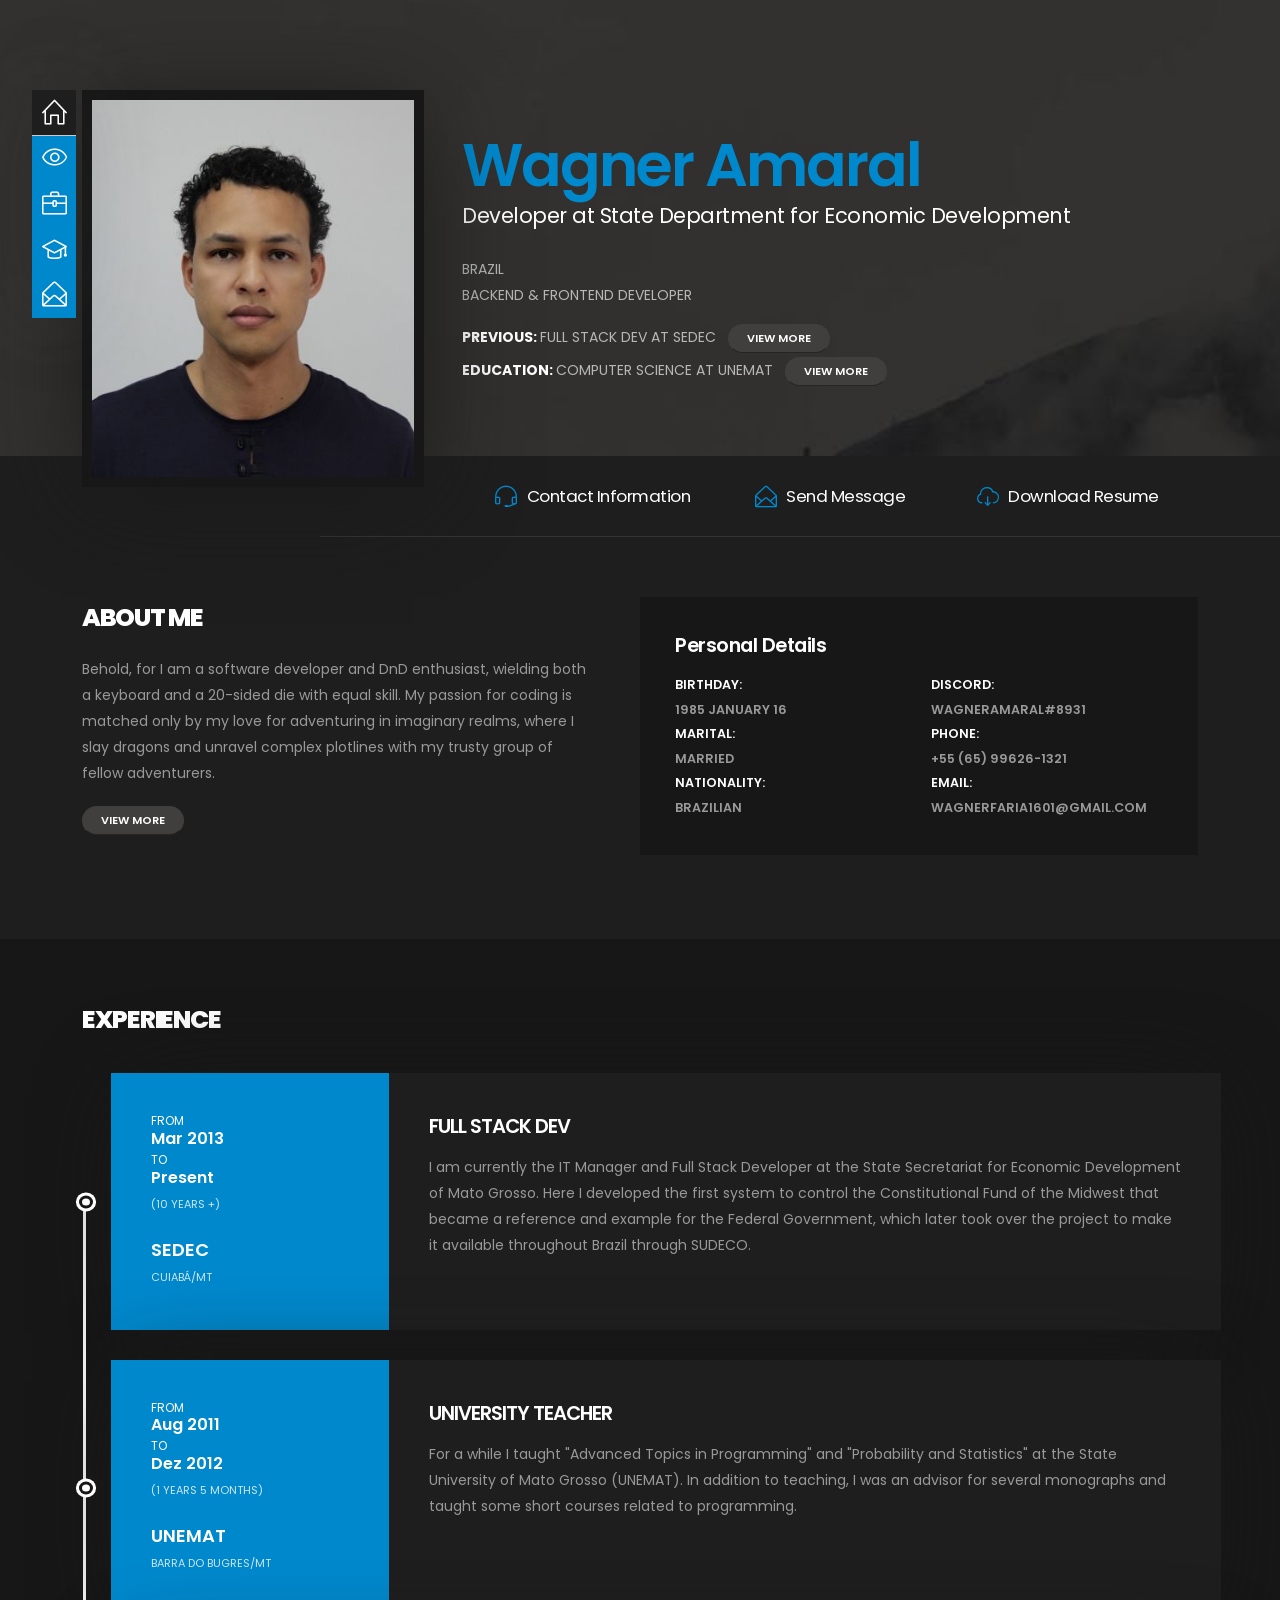
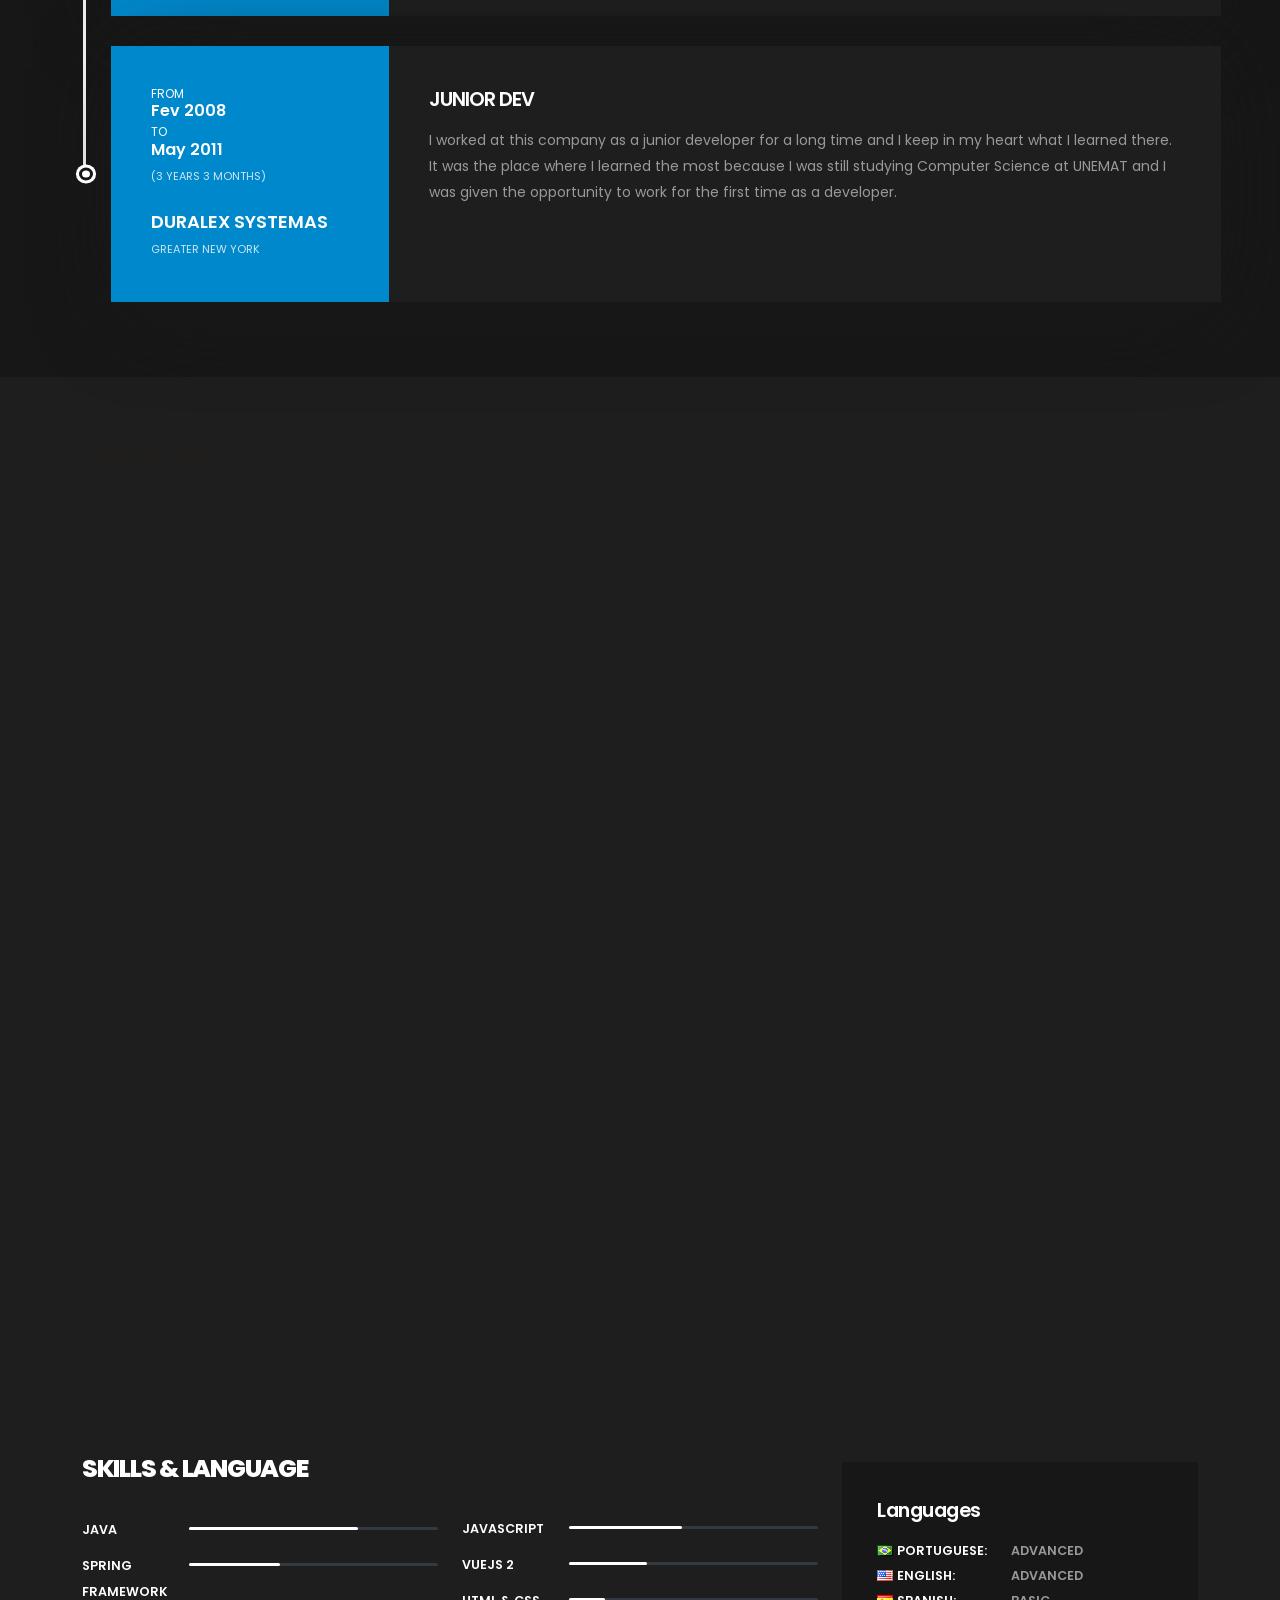
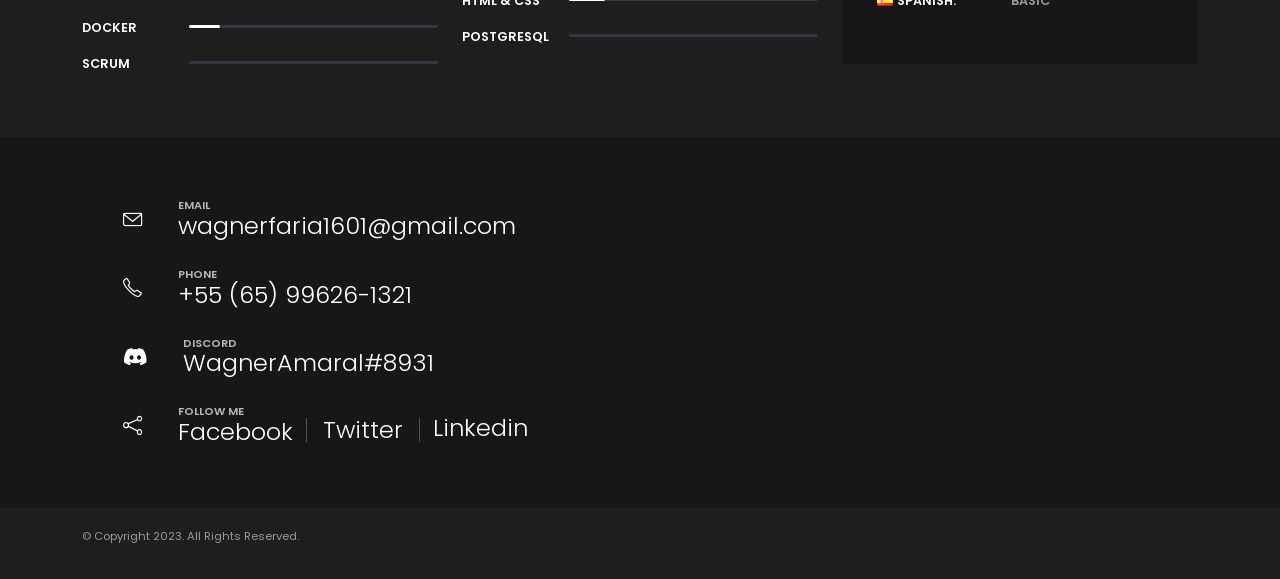
==== commit e1cbffbf: "Correção no botao view more" ====
--- a/index.html
+++ b/index.html
@@ -285,9 +285,9 @@
 									</p>
 								</div>
 
-								<a id="aboutMeMoreBtn appear-animation" data-appear-animation="fadeInLeft"
-									data-appear-animation-delay="1400"
-									class="btn btn-tertiary text-uppercase custom-btn-style-1 text-1" href="#">View
+								<a id="aboutMeMoreBtn"
+									class="btn btn-tertiary text-uppercase custom-btn-style-1 text-1 appear-animation"
+									data-appear-animation="fadeInLeft" data-appear-animation-delay="1400" href="#">View
 									More</a>
 
 							</div>
@@ -683,75 +683,76 @@
 				<div class="row">
 					<div class="col-lg-12 p-0">
 						<div class="container">
-								<div class="row m-0">
-									<div class="col-half-section col-half-section-left ms-3">
-										<a href="mailto:you@domain.com" class="text-decoration-none">
-											<span class="feature-box custom-feature-box align-items-center mb-4">
-												<span class="custom-feature-box-icon">
-													<i class="icon-envelope icons text-color-light"></i>
-												</span>
-												<span class="feature-box-info">
-													<span
-														class="custom-label font-weight-semibold text-uppercase custom-text-color-1 line-height-5">Email</span>
-													<strong
-														class="font-weight-light text-color-light custom-opacity-effect-1">wagnerfaria1601@gmail.com</strong>
-												</span>
+							<div class="row m-0">
+								<div class="col-half-section col-half-section-left ms-3">
+									<a href="mailto:you@domain.com" class="text-decoration-none">
+										<span class="feature-box custom-feature-box align-items-center mb-4">
+											<span class="custom-feature-box-icon">
+												<i class="icon-envelope icons text-color-light"></i>
+											</span>
+											<span class="feature-box-info">
+												<span
+													class="custom-label font-weight-semibold text-uppercase custom-text-color-1 line-height-5">Email</span>
+												<strong
+													class="font-weight-light text-color-light custom-opacity-effect-1">wagnerfaria1601@gmail.com</strong>
+											</span>
+										</span>
+									</a>
+									<a href="tel:+1234657890" class="text-decoration-none">
+										<span class="feature-box custom-feature-box align-items-center mb-4">
+											<span class="custom-feature-box-icon">
+												<i class="icon-phone icons text-color-light"></i>
+											</span>
+											<span class="feature-box-info">
+												<span
+													class="custom-label font-weight-semibold text-uppercase custom-text-color-1 line-height-5">Phone</span>
+												<strong
+													class="font-weight-light text-color-light custom-opacity-effect-1">+55
+													(65) 99626-1321</strong>
+											</span>
+										</span>
+									</a>
+									<a href="skype:yourskype?chat" class="text-decoration-none">
+										<span class="feature-box custom-feature-box align-items-center mb-4">
+											<span class="custom-feature-box-icon">
+												<i class="fa-brands fa-discord icons text-color-light"></i>
+											</span>
+											<span class="feature-box-info">
+												<span
+													class="custom-label font-weight-semibold text-uppercase custom-text-color-1 line-height-5">Discord</span>
+												<strong
+													class="font-weight-light text-color-light custom-opacity-effect-1">WagnerAmaral#8931</strong>
+											</span>
+										</span>
+									</a>
+									<span class="feature-box custom-feature-box align-items-center">
+										<span class="custom-feature-box-icon">
+											<i class="icon-share icons text-color-light"></i>
+										</span>
+										<a href="http://www.facebook.com" class="d-flex text-decoration-none">
+											<span class="feature-box-info">
+												<span
+													class="custom-label font-weight-semibold text-uppercase custom-text-color-1 line-height-5">Follow
+													me</span>
+												<strong
+													class="font-weight-light text-color-light custom-opacity-effect-1">Facebook</strong>
 											</span>
 										</a>
-										<a href="tel:+1234657890" class="text-decoration-none">
-											<span class="feature-box custom-feature-box align-items-center mb-4">
-												<span class="custom-feature-box-icon">
-													<i class="icon-phone icons text-color-light"></i>
-												</span>
-												<span class="feature-box-info">
-													<span
-														class="custom-label font-weight-semibold text-uppercase custom-text-color-1 line-height-5">Phone</span>
-													<strong
-														class="font-weight-light text-color-light custom-opacity-effect-1">+55 (65) 99626-1321</strong>
-												</span>
+										<a href="http://www.twitter.com" class="d-flex text-decoration-none">
+											<span class="feature-box-info custom-both-side-border mt-2">
+												<strong
+													class="font-weight-light text-color-light custom-opacity-effect-1">Twitter</strong>
 											</span>
 										</a>
-										<a href="skype:yourskype?chat" class="text-decoration-none">
-											<span class="feature-box custom-feature-box align-items-center mb-4">
-												<span class="custom-feature-box-icon">
-													<i class="fa-brands fa-discord icons text-color-light"></i>
-												</span>
-												<span class="feature-box-info">
-													<span
-														class="custom-label font-weight-semibold text-uppercase custom-text-color-1 line-height-5">Discord</span>
-													<strong
-														class="font-weight-light text-color-light custom-opacity-effect-1">WagnerAmaral#8931</strong>
-												</span>
+										<a href="http://www.linkedin.com" class="d-flex text-decoration-none">
+											<span class="feature-box-info p-0 mt-2">
+												<strong
+													class="font-weight-light text-color-light custom-opacity-effect-1">Linkedin</strong>
 											</span>
 										</a>
-										<span class="feature-box custom-feature-box align-items-center">
-											<span class="custom-feature-box-icon">
-												<i class="icon-share icons text-color-light"></i>
-											</span>
-											<a href="http://www.facebook.com" class="d-flex text-decoration-none">
-												<span class="feature-box-info">
-													<span
-														class="custom-label font-weight-semibold text-uppercase custom-text-color-1 line-height-5">Follow
-														me</span>
-													<strong
-														class="font-weight-light text-color-light custom-opacity-effect-1">Facebook</strong>
-												</span>
-											</a>
-											<a href="http://www.twitter.com" class="d-flex text-decoration-none">
-												<span class="feature-box-info custom-both-side-border mt-2">
-													<strong
-														class="font-weight-light text-color-light custom-opacity-effect-1">Twitter</strong>
-												</span>
-											</a>
-											<a href="http://www.linkedin.com" class="d-flex text-decoration-none">
-												<span class="feature-box-info p-0 mt-2">
-													<strong
-														class="font-weight-light text-color-light custom-opacity-effect-1">Linkedin</strong>
-												</span>
-											</a>
-										</span>
-									</div>
-								</div>
+									</span>
+								</div>
+							</div>
 						</div>
 					</div>
 				</div>
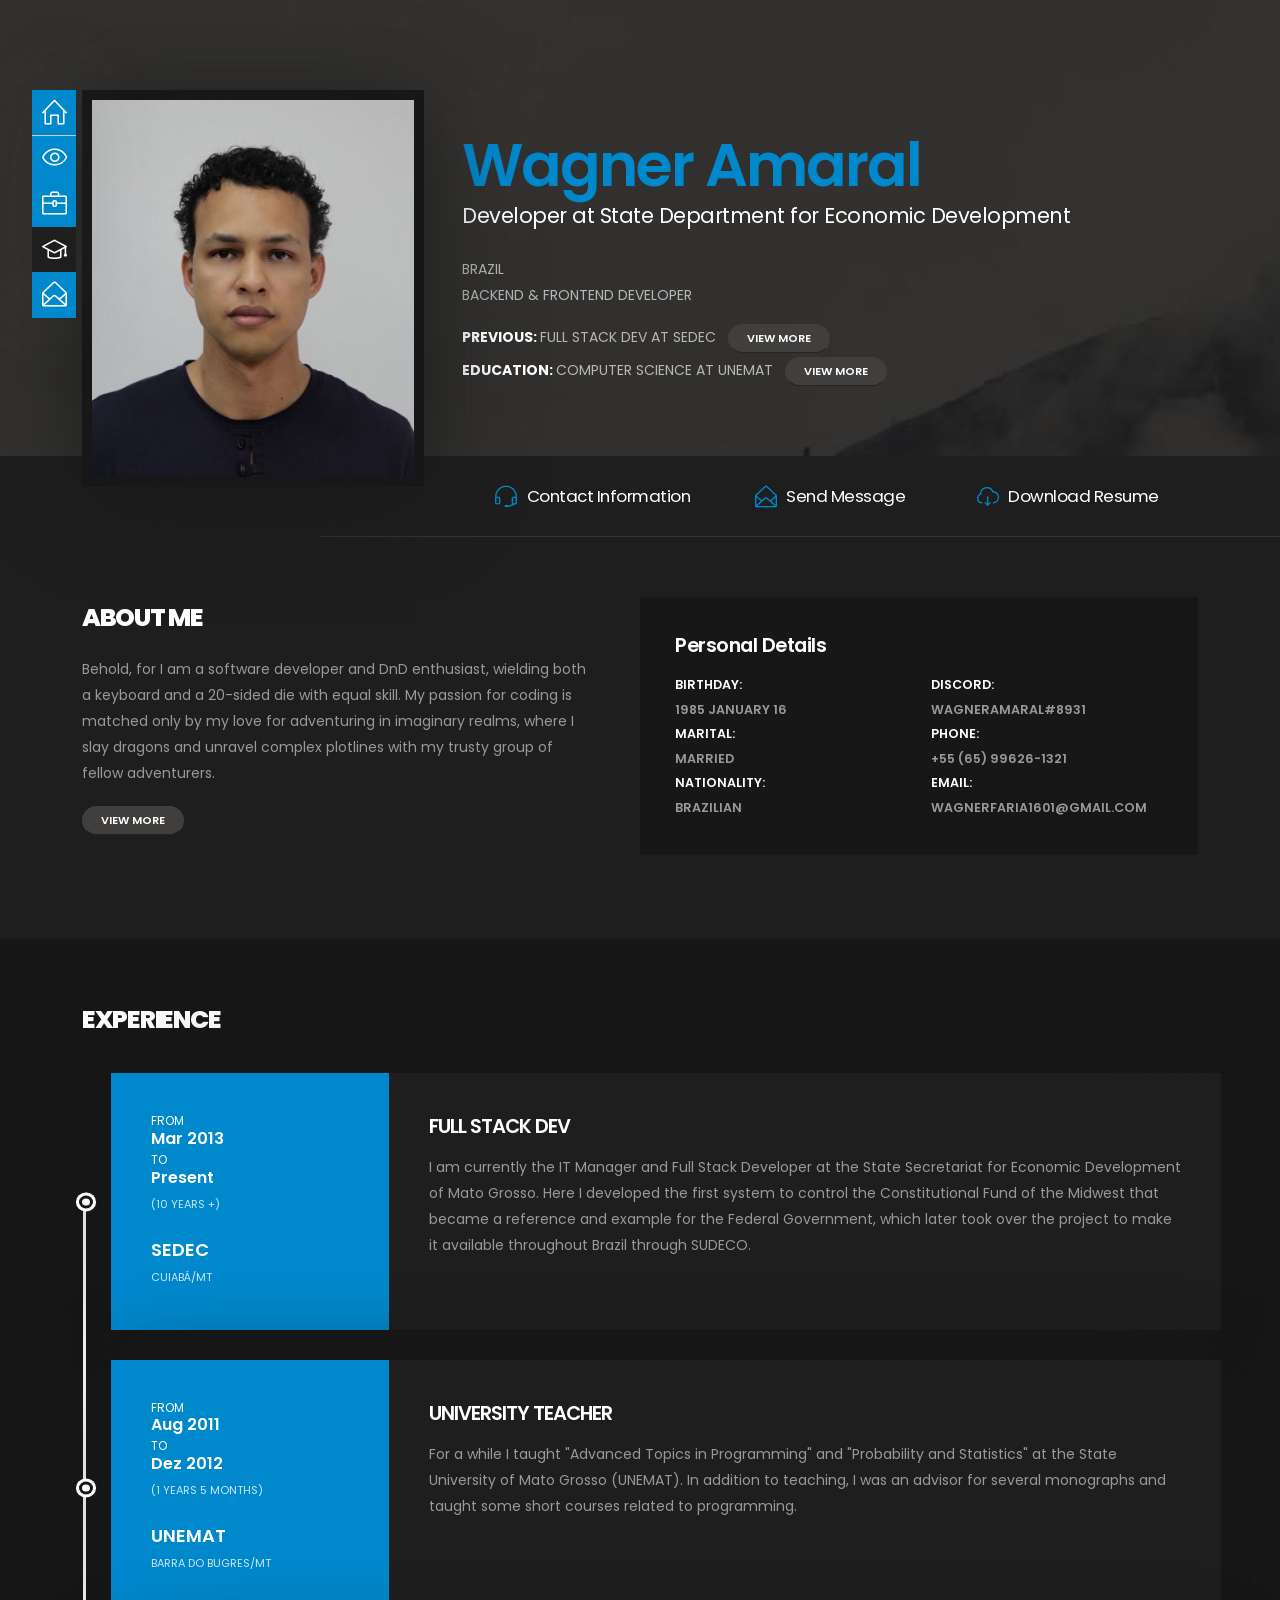
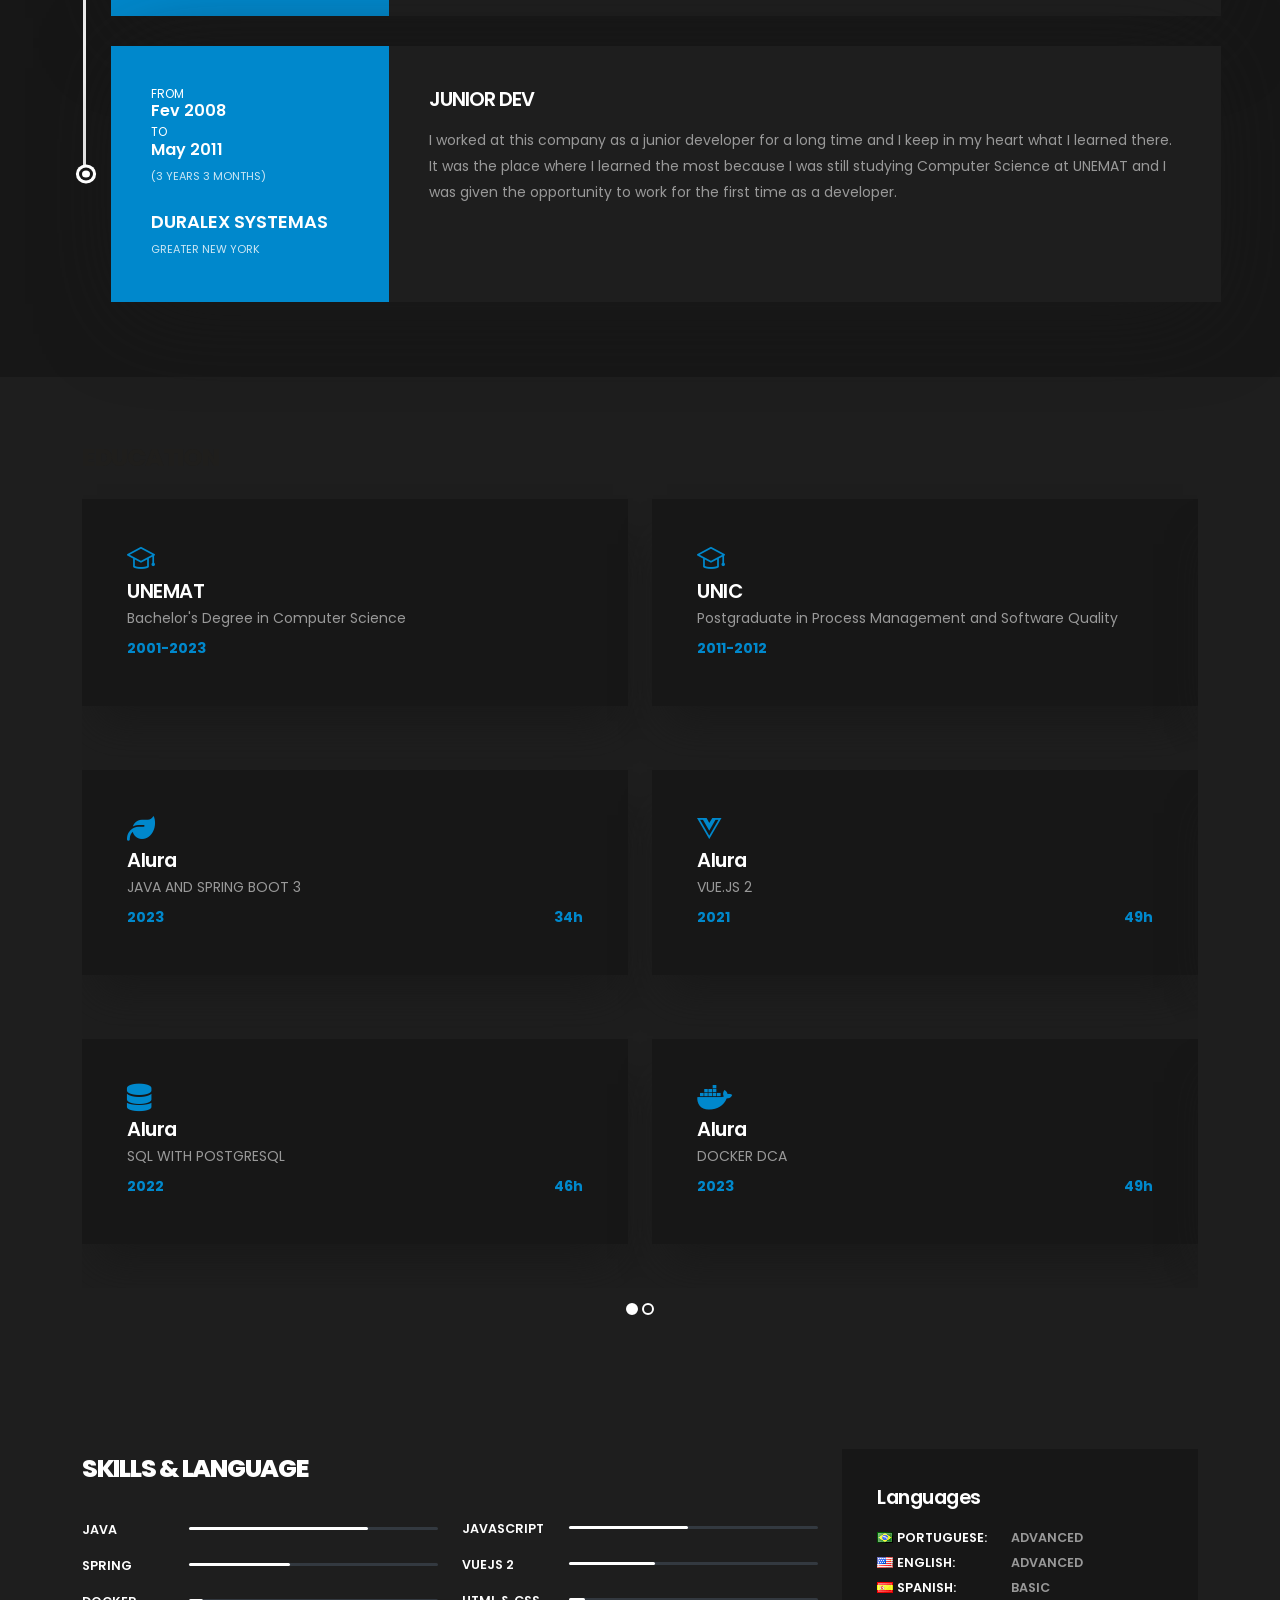
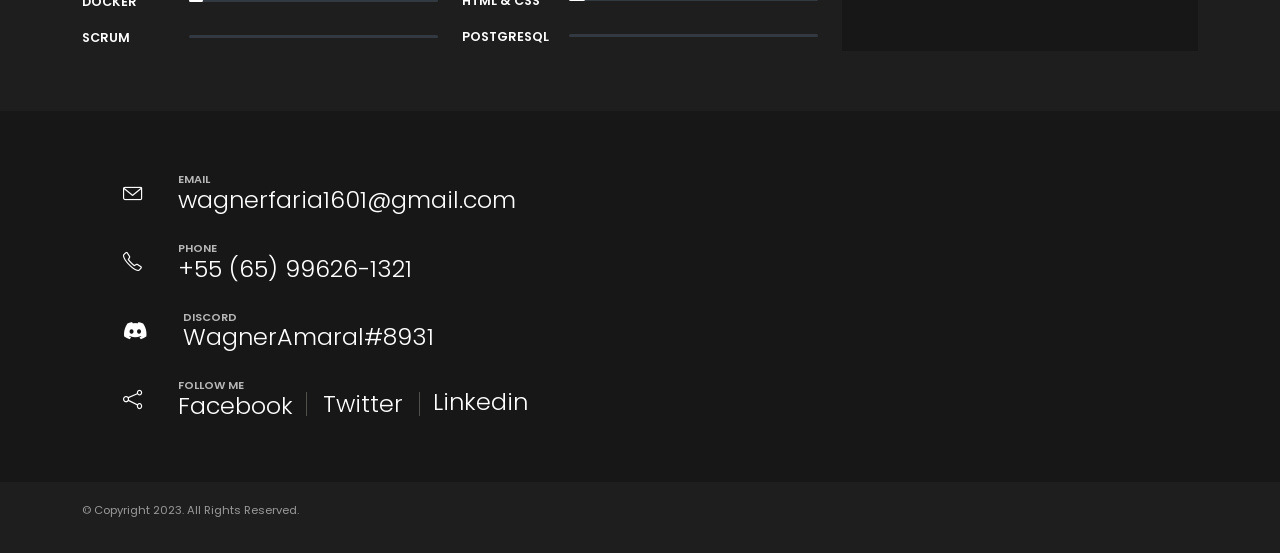
==== commit 806d6076: "Alterado nome de uma skill" ====
--- a/index.html
+++ b/index.html
@@ -582,7 +582,7 @@
 										</div>
 										<div
 											class="progress-label text-color-light font-weight-semibold text-uppercase text-2">
-											<span>Spring Framework</span>
+											<span>Spring</span>
 										</div>
 										<div class="progress mb-2">
 											<div class="progress-bar" data-appear-progress-animation="70%"
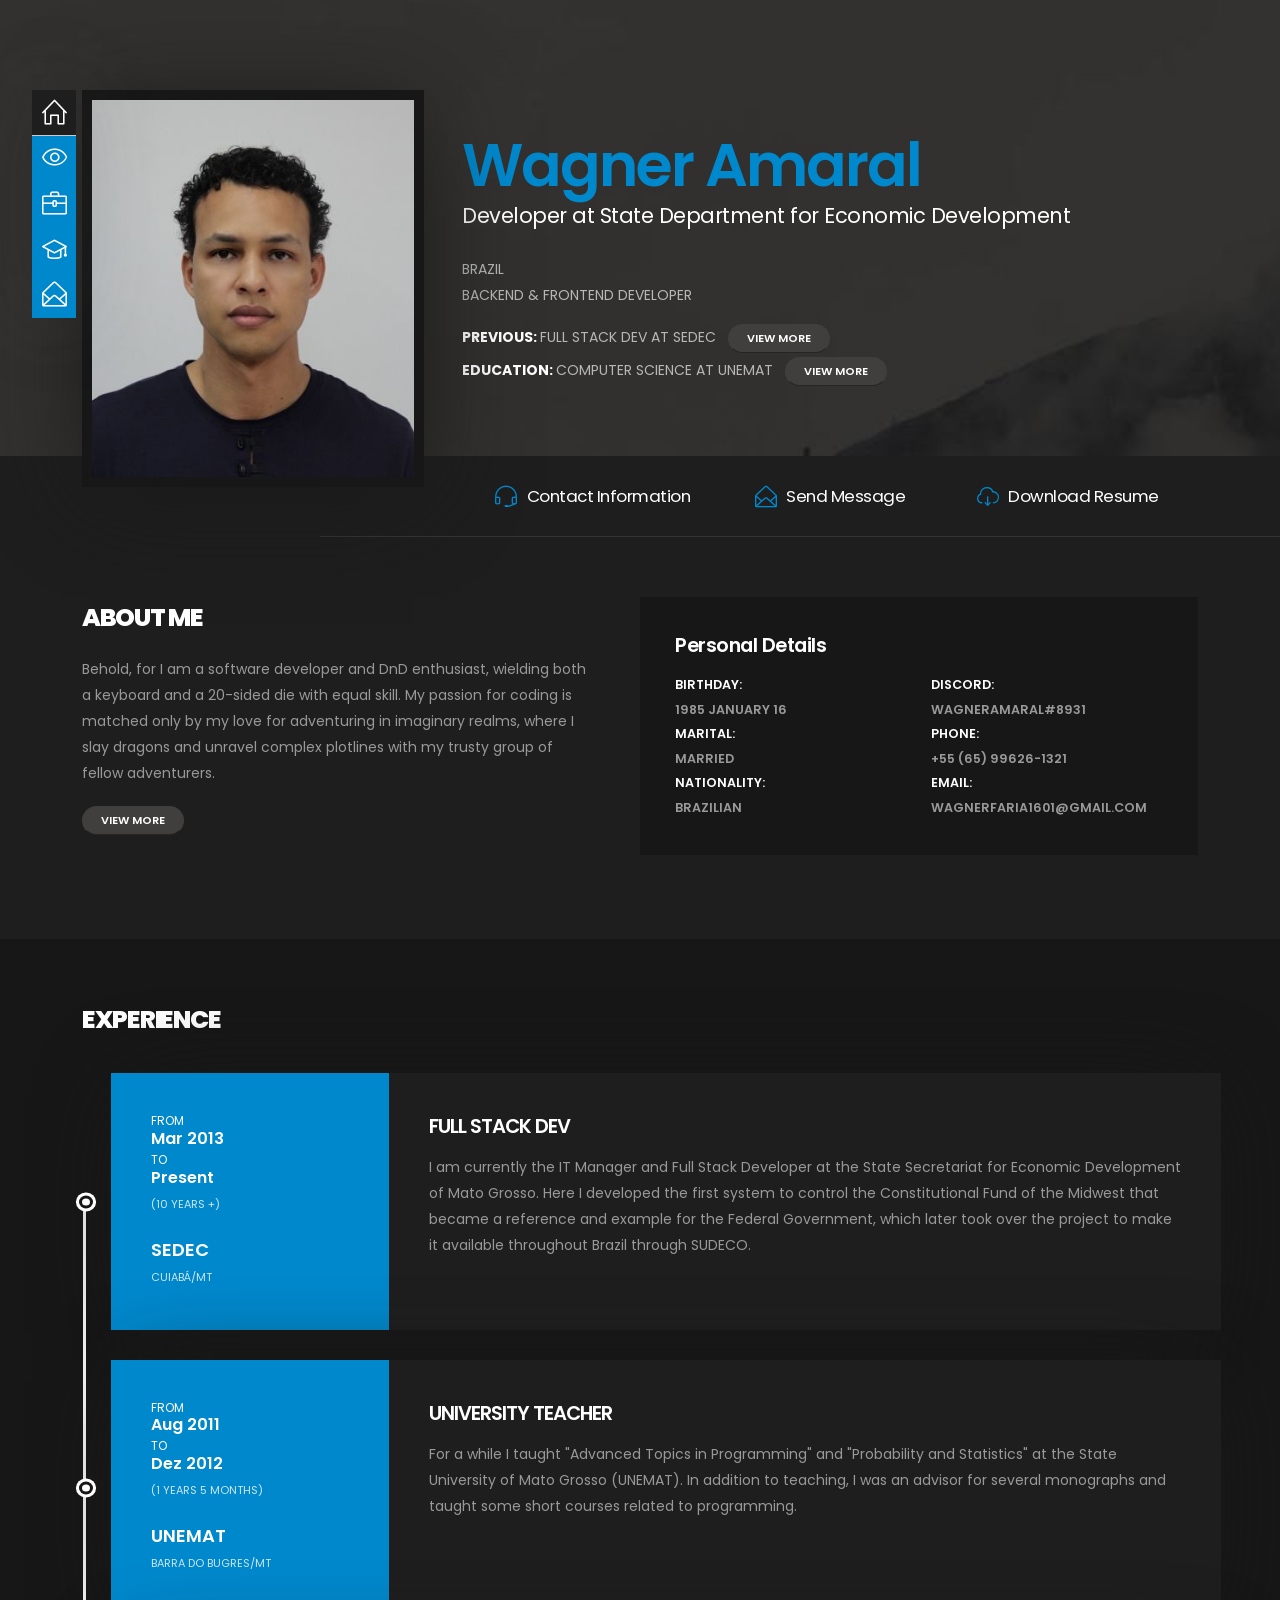
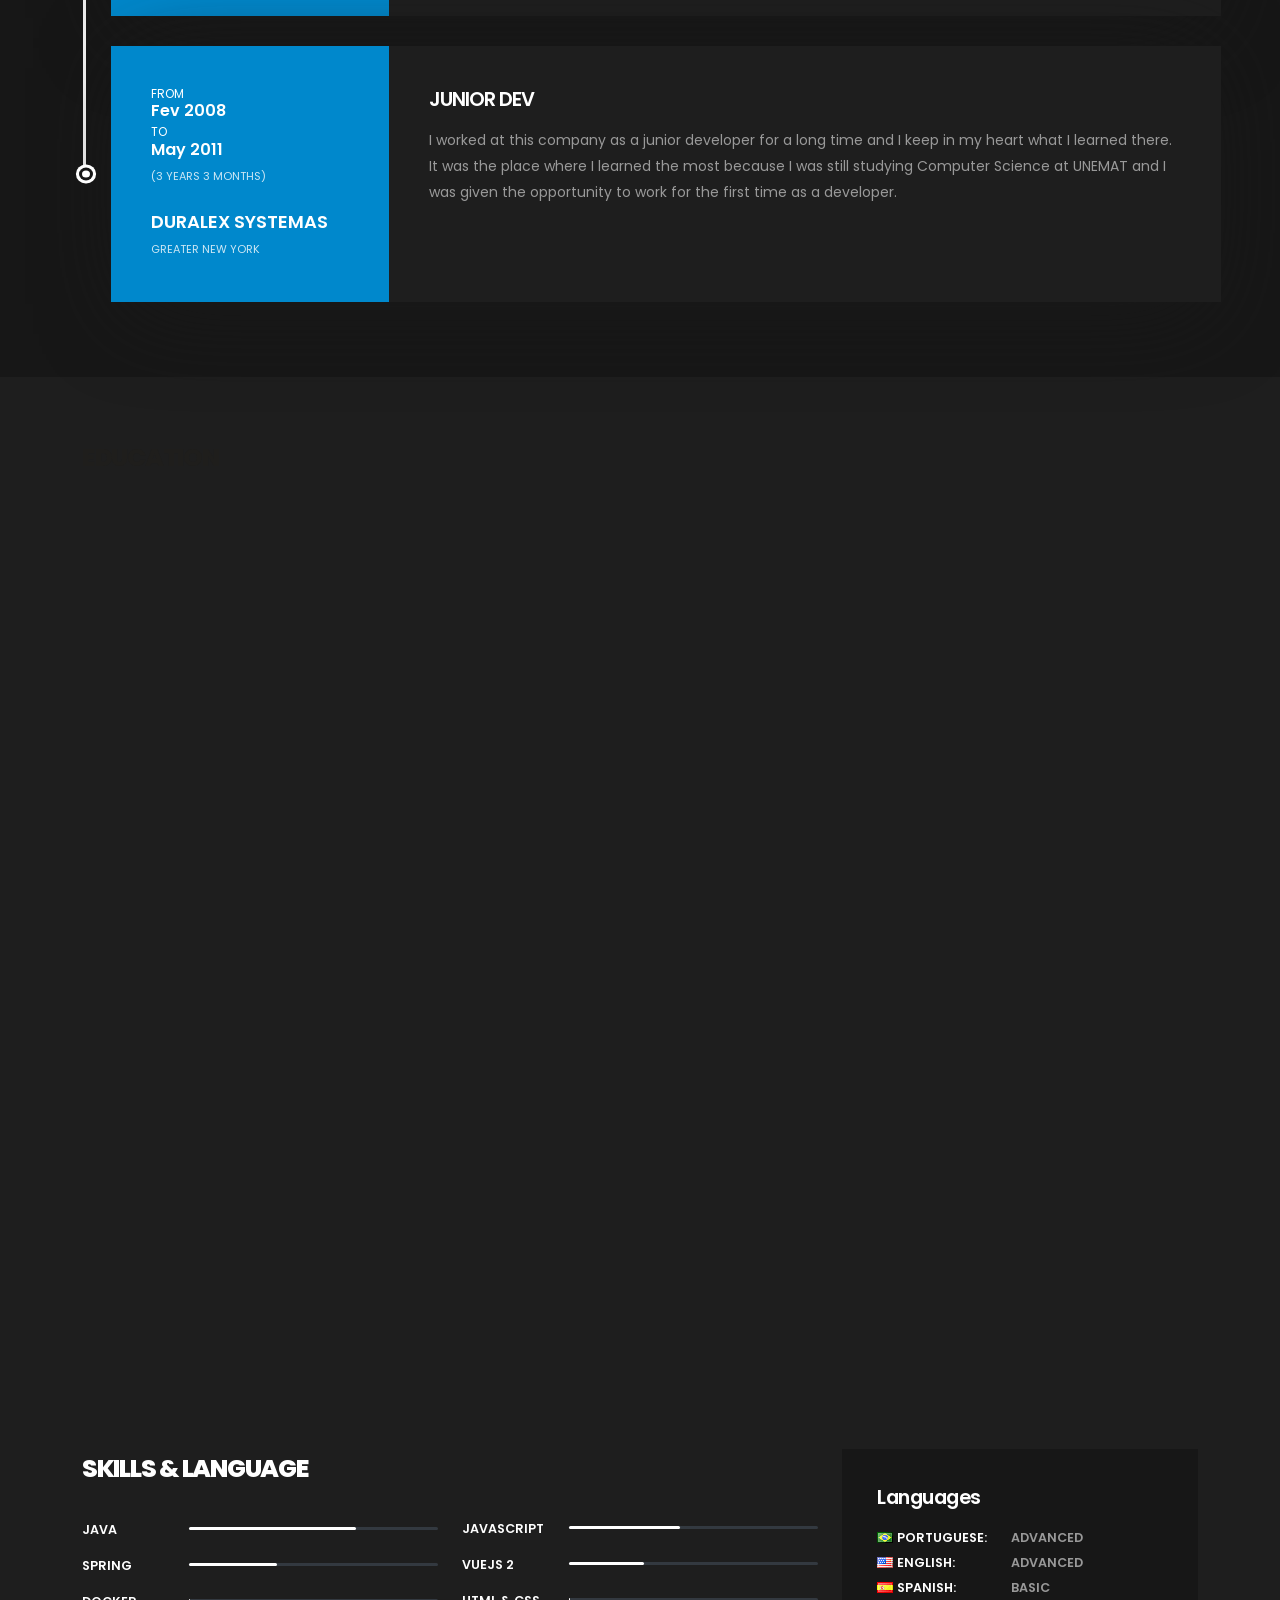
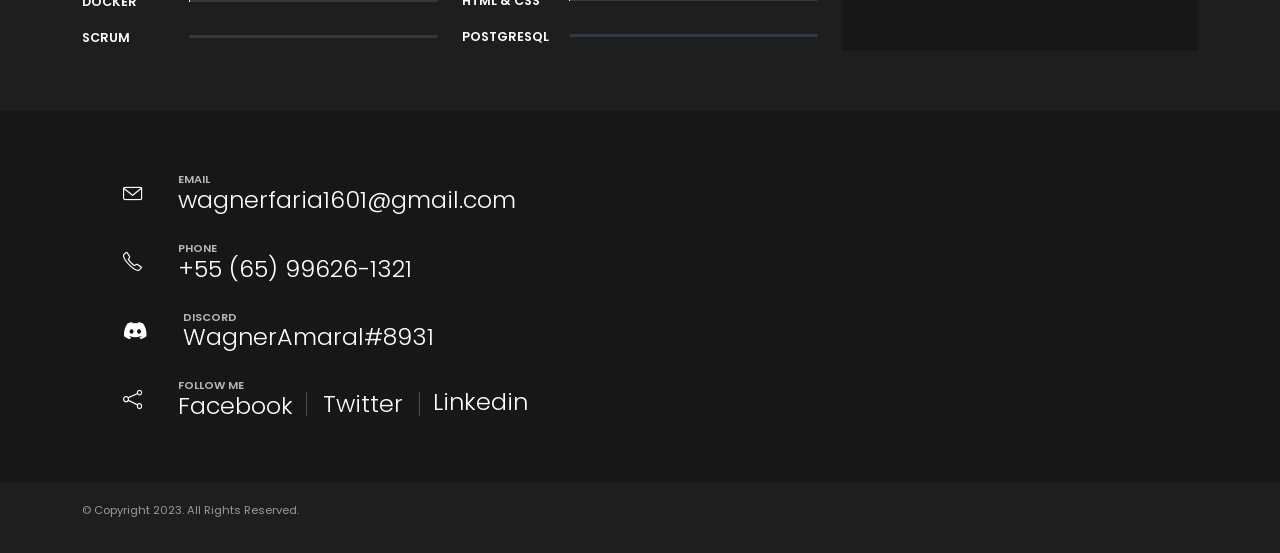
==== commit 1cd43819: "Corrigida data de inicio e termino da faculdade" ====
--- a/index.html
+++ b/index.html
@@ -416,7 +416,7 @@
 											<h4 class="font-weight-semibold text-color-light m-0">UNEMAT</h4>
 											<p class="custom-text-color-2 mb-1">Bachelor's Degree in Computer Science
 											</p>
-											<strong class="text-color-primary">2001-2023</strong>
+											<strong class="text-color-primary">2004-2009</strong>
 										</div>
 									</div>
 									<div class="col-lg-6 col-sm-6 pb-4">
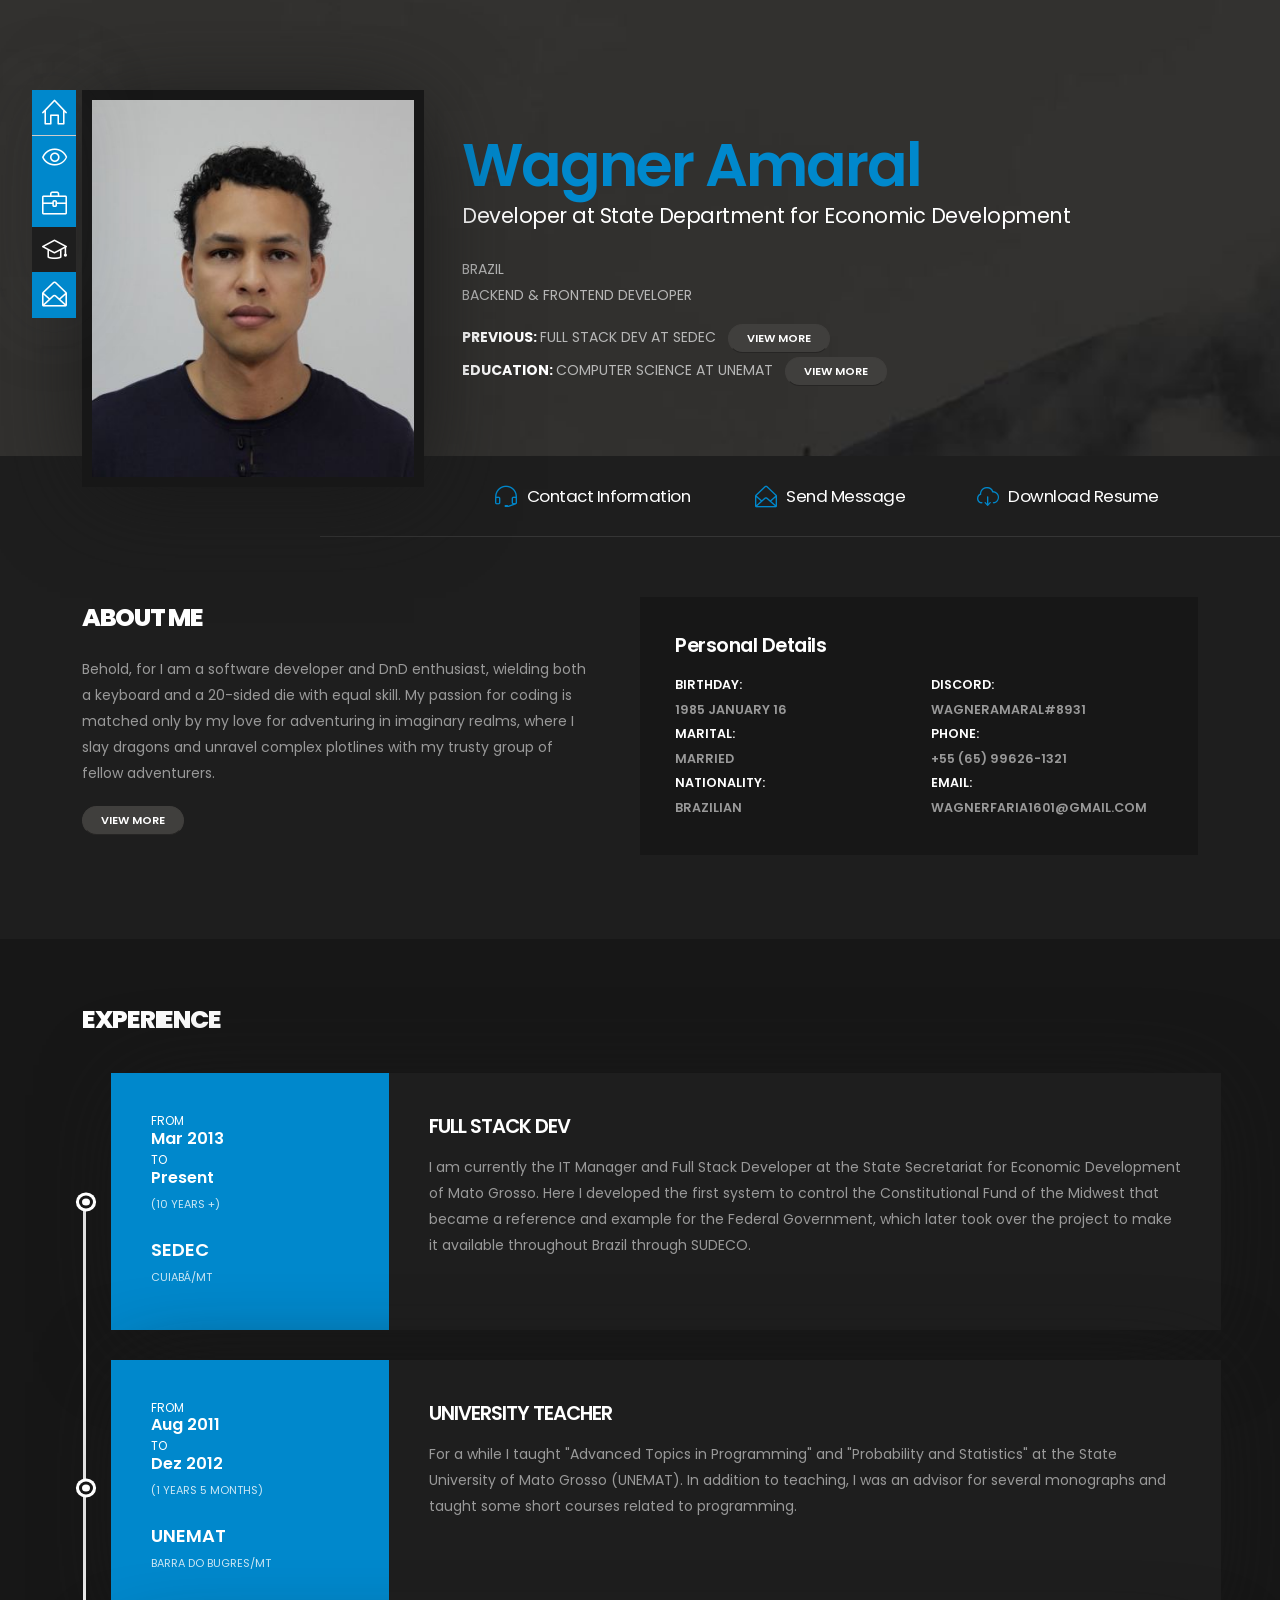
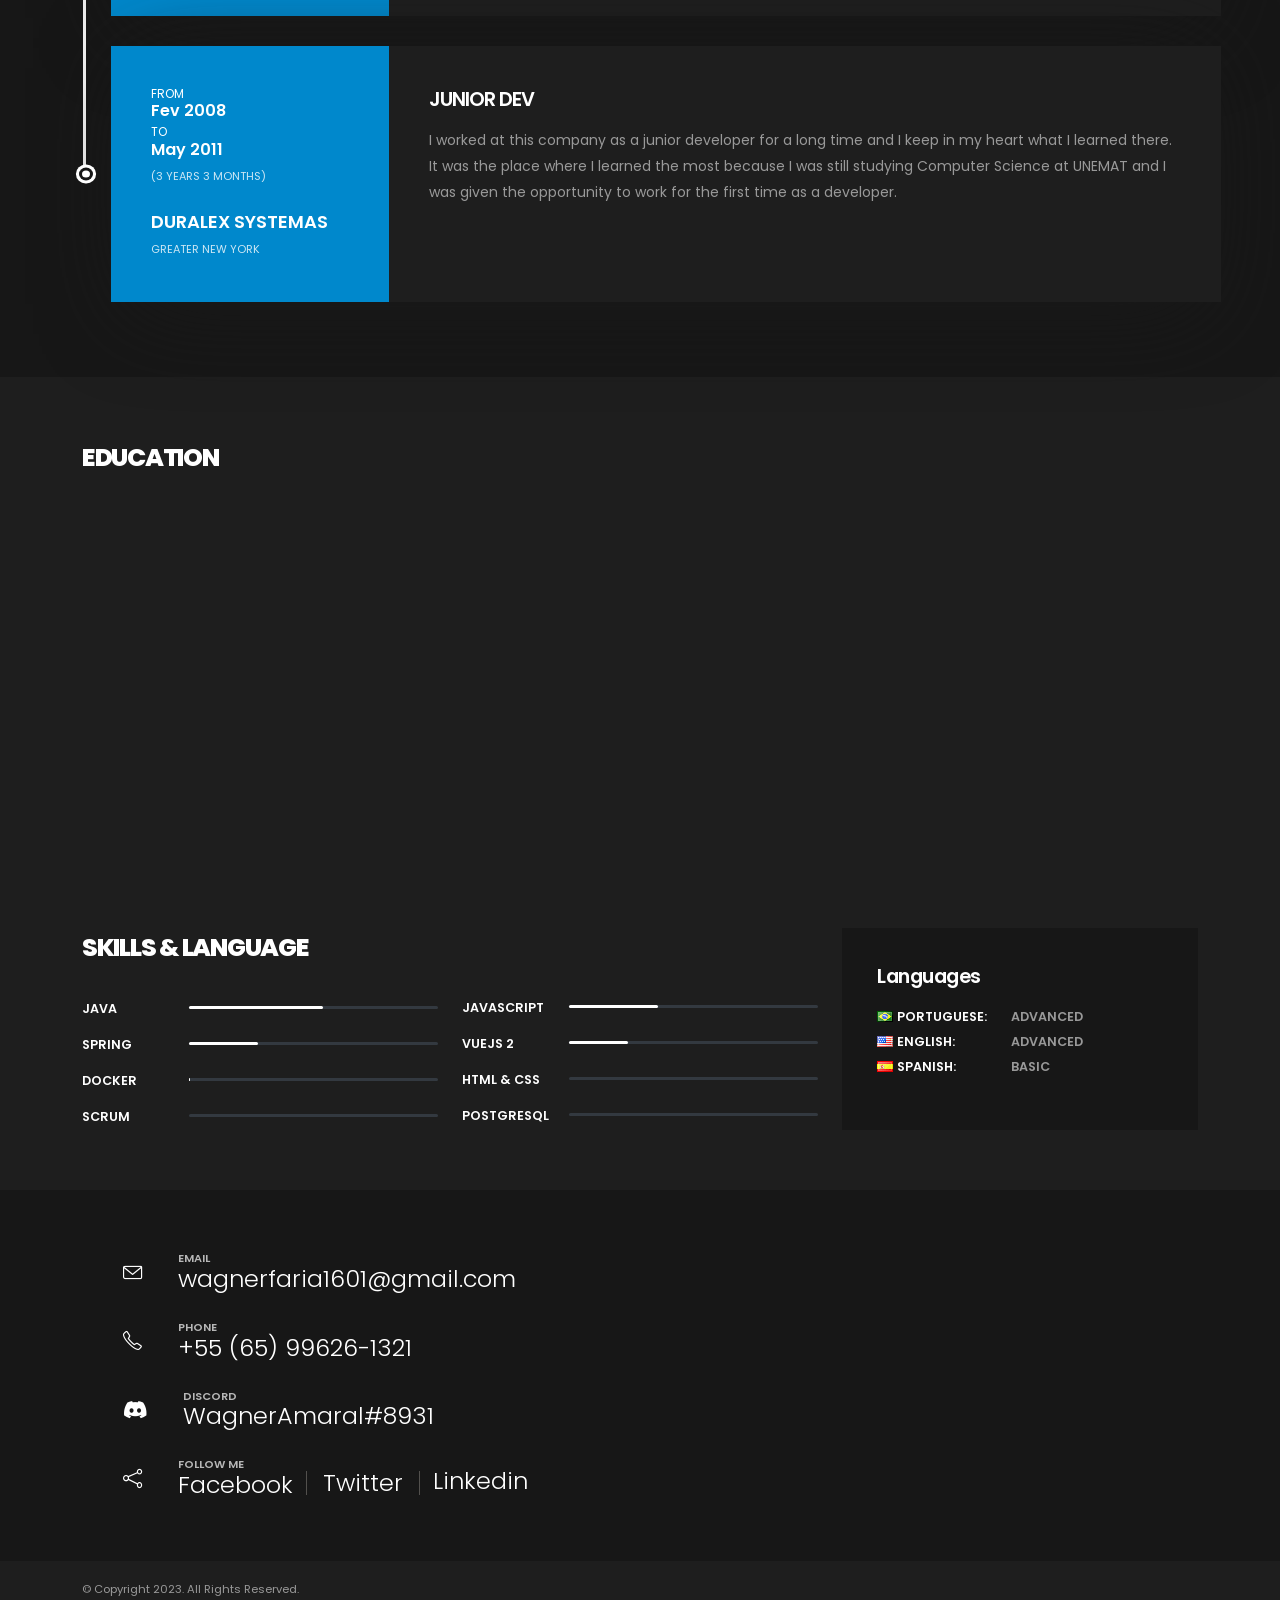
==== commit 9133fd60: "Adicionado animacao a experiencias e corrigido" ====
--- a/index.html
+++ b/index.html
@@ -303,7 +303,8 @@
 							<h2 class="text-color-light text-uppercase font-weight-extra-bold">Experience</h2>
 							<section class="timeline custom-timeline" id="timeline">
 								<div class="timeline-body">
-									<article class="timeline-box right custom-box-shadow-2">
+									<article class="timeline-box right custom-box-shadow-2 appear-animation" data-appear-animation="fadeInUp"
+									data-appear-animation-delay="350">
 										<div class="row">
 											<div class="experience-info col-lg-3 col-sm-5 bg-color-primary">
 												<span class="from text-color-light text-uppercase">
@@ -333,7 +334,8 @@
 											</div>
 										</div>
 									</article>
-									<article class="timeline-box right custom-box-shadow-2">
+									<article class="timeline-box right custom-box-shadow-2 appear-animation" data-appear-animation="fadeInUp"
+									data-appear-animation-delay="350">
 										<div class="row">
 											<div class="experience-info col-lg-3 col-sm-5 bg-color-primary">
 												<span class="from text-color-light text-uppercase">
@@ -364,7 +366,8 @@
 											</div>
 										</div>
 									</article>
-									<article class="timeline-box right custom-box-shadow-2">
+									<article class="timeline-box right custom-box-shadow-2 appear-animation" data-appear-animation="fadeInUp"
+									data-appear-animation-delay="350">
 										<div class="row">
 											<div class="experience-info col-lg-3 col-sm-5 bg-color-primary">
 												<span class="from text-color-light text-uppercase">
@@ -406,7 +409,7 @@
 				<div class="container">
 					<div class="row">
 						<div class="col">
-							<h2 class="text-color-quaternary text-uppercase font-weight-extra-bold m-0">Education</h2>
+							<h2 class="text-color-light text-uppercase font-weight-extra-bold">Education</h2>
 							<div class="owl-carousel nav-bottom custom-dots-style-1 custom-dots-color-1 custom-dots-color-1-light mb-0"
 								data-plugin-options="{'items': 1, 'loop': false, 'dots': true, 'nav': false}">
 								<div class="row">
@@ -429,6 +432,11 @@
 											<strong class="text-color-primary">2011-2012</strong>
 										</div>
 									</div>
+
+
+								</div>
+
+								<div class="row">
 									<div class="col-lg-6 col-sm-6 pb-4">
 										<div class="custom-box-details-2 bg-color-darken custom-box-shadow-3">
 											<i class="fas fa-leaf icons text-color-primary"></i>
@@ -458,6 +466,9 @@
 											</div>
 										</div>
 									</div>
+								</div>
+
+								<div class="row">
 									<div class="col-lg-6 col-sm-6 pb-4">
 										<div class="custom-box-details-2 bg-color-darken custom-box-shadow-3">
 											<i class="fas fa-database icons text-color-primary"></i>
@@ -516,6 +527,10 @@
 											</div>
 										</div>
 									</div>
+
+								</div>
+
+								<div class="row">
 									<div class="col-lg-6 col-sm-6 pb-4">
 										<div class="custom-box-details-2 bg-color-darken custom-box-shadow-3">
 											<i class="fas fa-code icons text-color-primary"></i>
@@ -542,6 +557,9 @@
 											</div>
 										</div>
 									</div>
+								</div>
+
+								<div class="row">
 									<div class="col-lg-6 col-sm-6 pb-4">
 										<div class="custom-box-details-2 bg-color-darken custom-box-shadow-3">
 											<i class="fas fa-mug-hot icons text-color-primary"></i>
@@ -685,7 +703,7 @@
 						<div class="container">
 							<div class="row m-0">
 								<div class="col-half-section col-half-section-left ms-3">
-									<a href="mailto:you@domain.com" class="text-decoration-none">
+									<a href="mailto:wagnerfaria1601@gmail.com" class="text-decoration-none">
 										<span class="feature-box custom-feature-box align-items-center mb-4">
 											<span class="custom-feature-box-icon">
 												<i class="icon-envelope icons text-color-light"></i>
@@ -698,7 +716,7 @@
 											</span>
 										</span>
 									</a>
-									<a href="tel:+1234657890" class="text-decoration-none">
+									<a href="tel:+5565996261321" class="text-decoration-none">
 										<span class="feature-box custom-feature-box align-items-center mb-4">
 											<span class="custom-feature-box-icon">
 												<i class="icon-phone icons text-color-light"></i>
@@ -712,7 +730,7 @@
 											</span>
 										</span>
 									</a>
-									<a href="skype:yourskype?chat" class="text-decoration-none">
+									<a href="#" class="text-decoration-none">
 										<span class="feature-box custom-feature-box align-items-center mb-4">
 											<span class="custom-feature-box-icon">
 												<i class="fa-brands fa-discord icons text-color-light"></i>
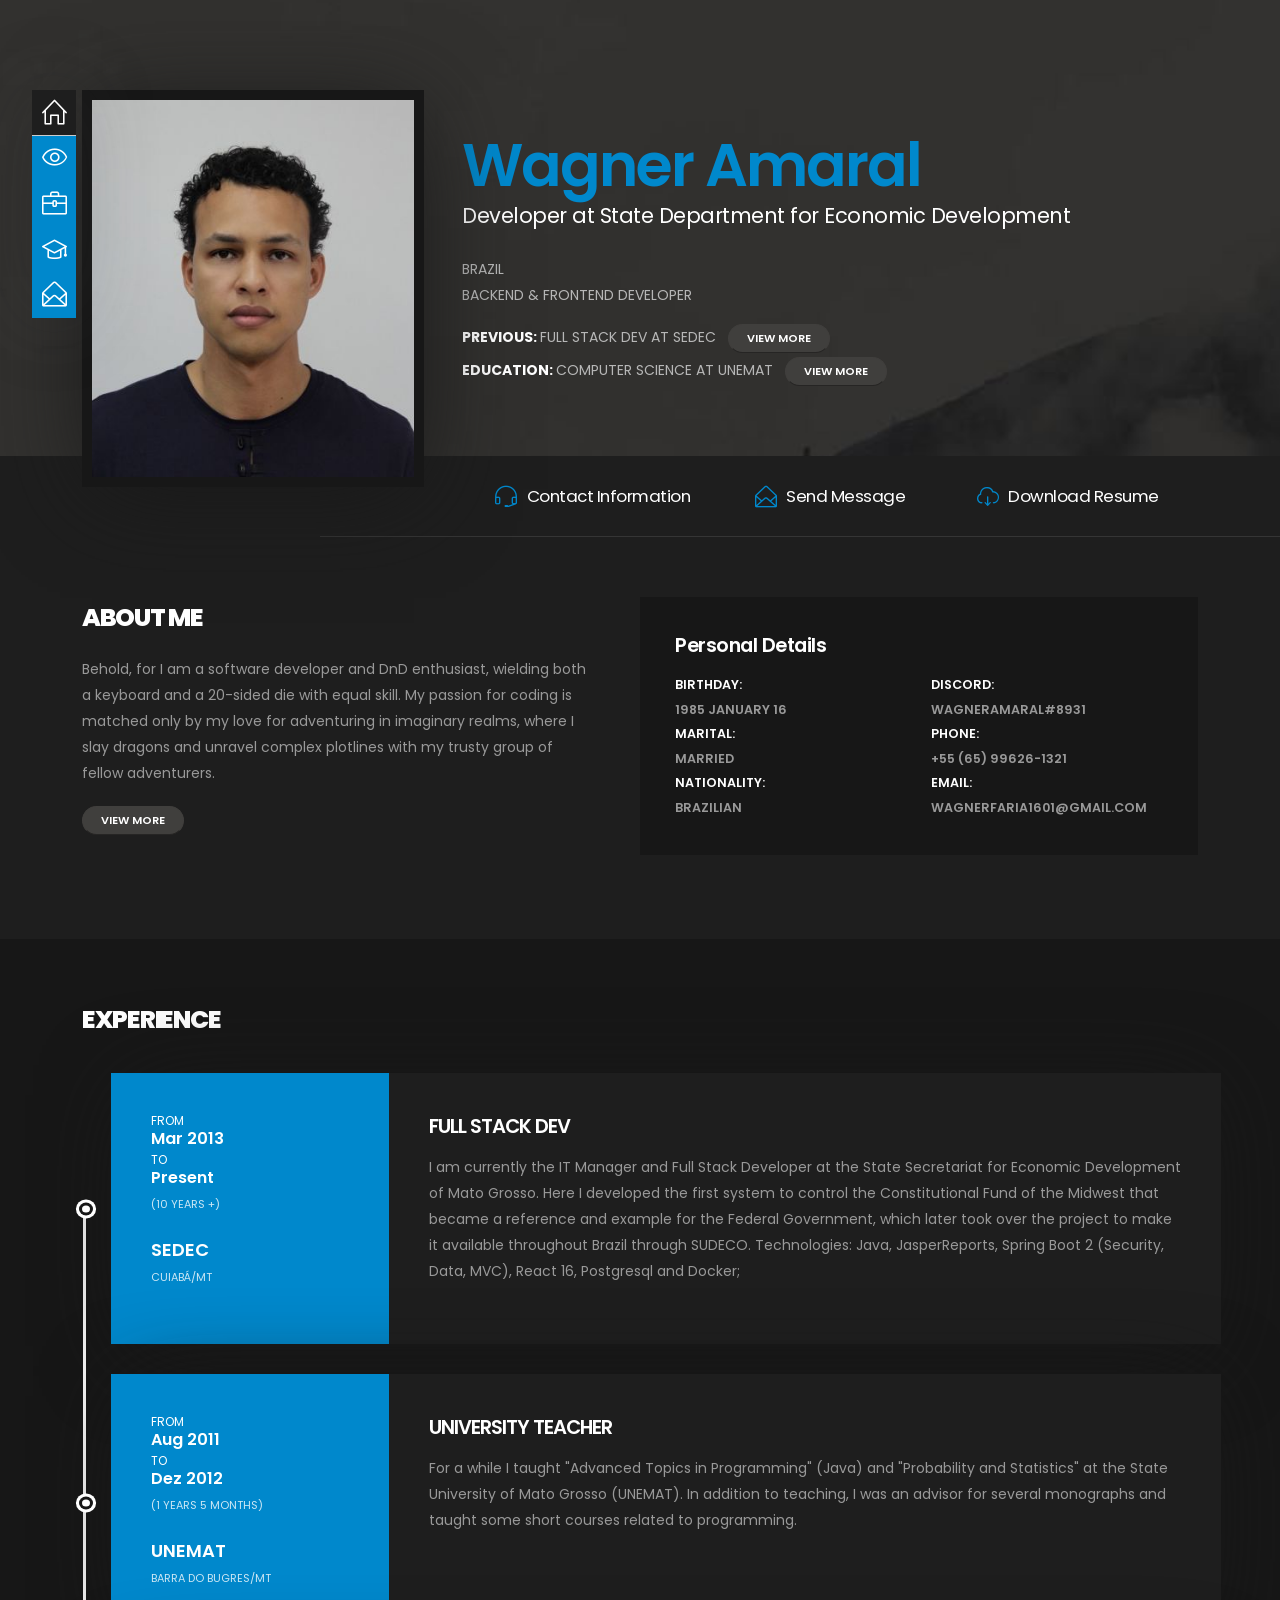
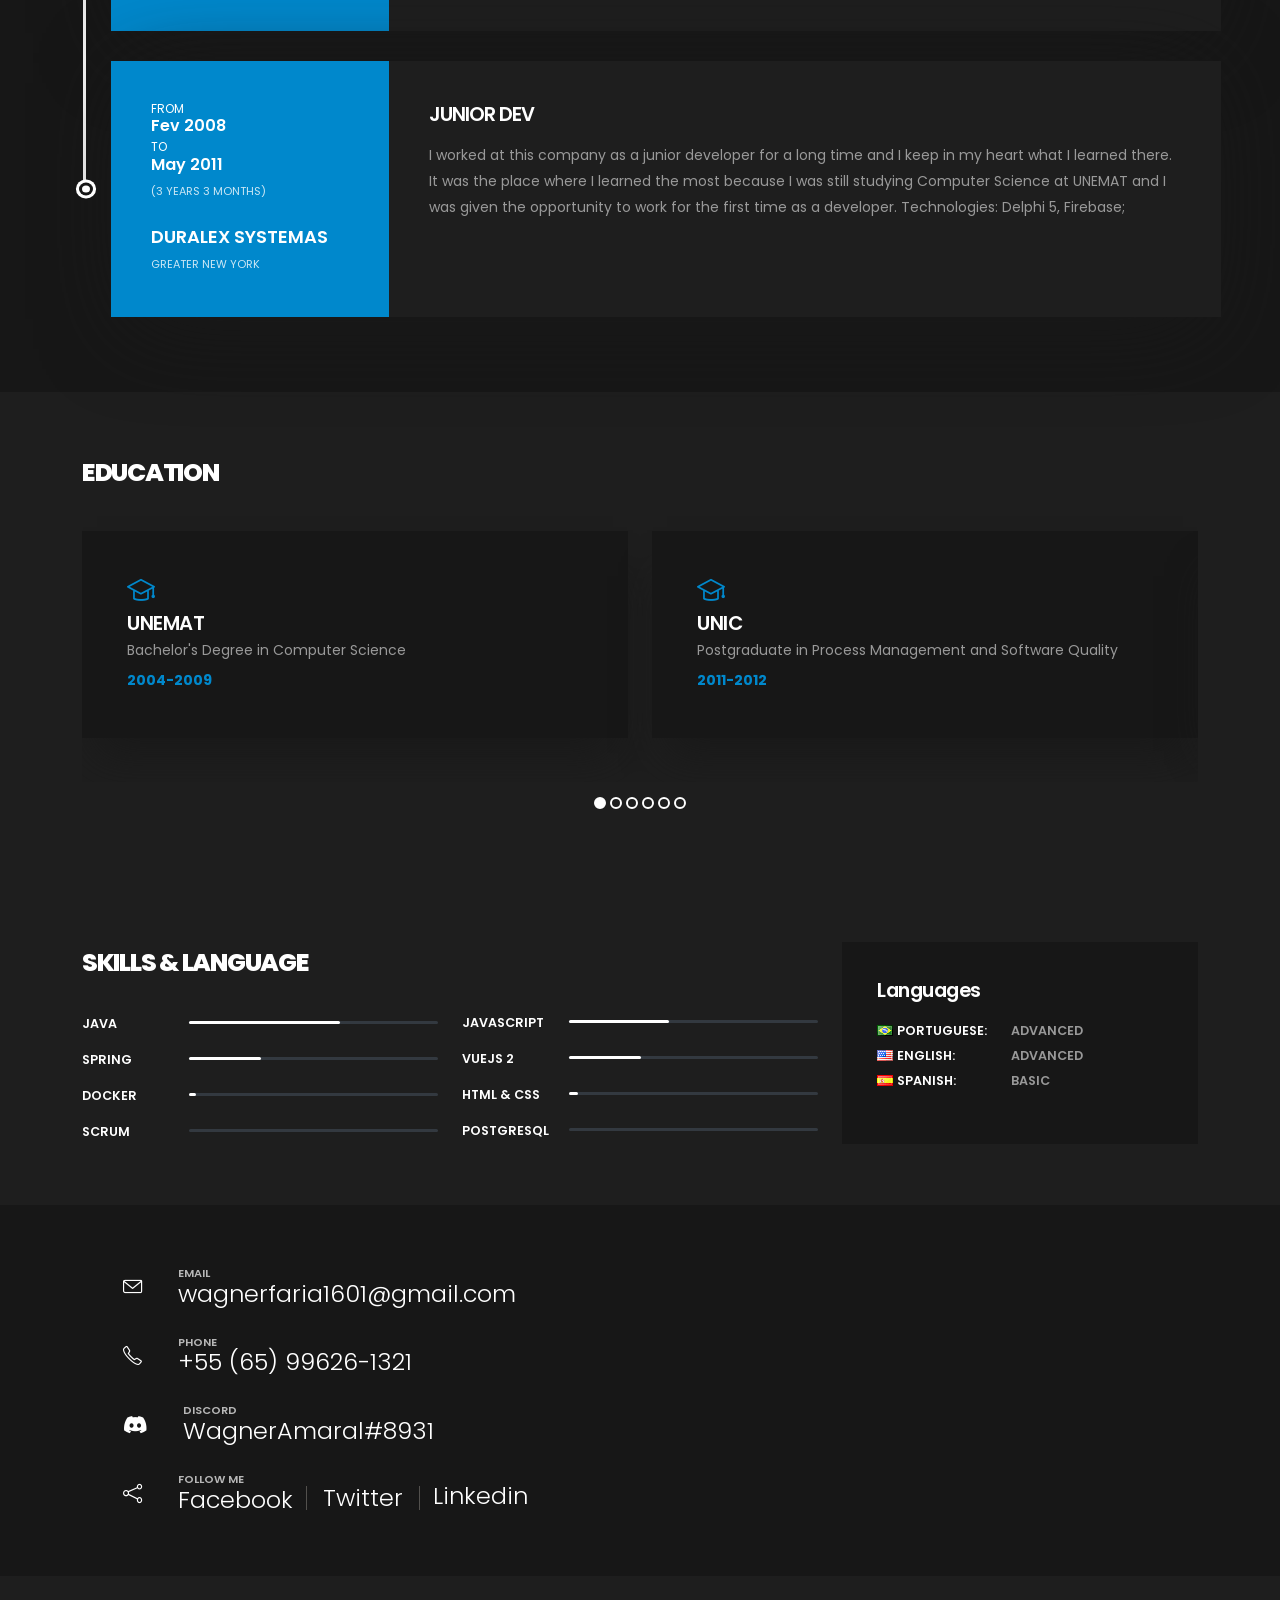
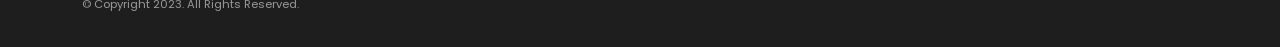
==== commit 358b95c9: "Adicionado curriculo" ====
--- a/index.html
+++ b/index.html
@@ -205,7 +205,7 @@
 								</a>
 							</div>
 							<div class="col-lg-3 text-center p-0">
-								<a href="#" class="text-decoration-none">
+								<a target="_blank" href="./docs/Wagner Amaral - Resume.pdf" class="text-decoration-none">
 									<span class="custom-nav-button text-color-light">
 										<i class="icon-cloud-download icons text-color-primary"></i>
 										Download Resume
@@ -303,8 +303,8 @@
 							<h2 class="text-color-light text-uppercase font-weight-extra-bold">Experience</h2>
 							<section class="timeline custom-timeline" id="timeline">
 								<div class="timeline-body">
-									<article class="timeline-box right custom-box-shadow-2 appear-animation" data-appear-animation="fadeInUp"
-									data-appear-animation-delay="350">
+									<article class="timeline-box right custom-box-shadow-2 appear-animation"
+										data-appear-animation="fadeInUp" data-appear-animation-delay="350">
 										<div class="row">
 											<div class="experience-info col-lg-3 col-sm-5 bg-color-primary">
 												<span class="from text-color-light text-uppercase">
@@ -330,12 +330,14 @@
 													Mato Grosso. Here I developed the first system to control the
 													Constitutional Fund of the Midwest that became a reference and
 													example for the Federal Government, which later took over the
-													project to make it available throughout Brazil through SUDECO.</p>
+													project to make it available throughout Brazil through SUDECO.
+													Technologies: Java, JasperReports, Spring Boot 2 (Security, Data,
+													MVC), React 16, Postgresql and Docker;</p>
 											</div>
 										</div>
 									</article>
-									<article class="timeline-box right custom-box-shadow-2 appear-animation" data-appear-animation="fadeInUp"
-									data-appear-animation-delay="350">
+									<article class="timeline-box right custom-box-shadow-2 appear-animation"
+										data-appear-animation="fadeInUp" data-appear-animation-delay="350">
 										<div class="row">
 											<div class="experience-info col-lg-3 col-sm-5 bg-color-primary">
 												<span class="from text-color-light text-uppercase">
@@ -358,7 +360,7 @@
 												<h4 class="text-color-light font-weight-semibold">UNIVERSITY TEACHER
 												</h4>
 												<p class="custom-text-color-2">For a while I taught "Advanced Topics in
-													Programming" and "Probability and Statistics" at the State
+													Programming" (Java) and "Probability and Statistics" at the State
 													University
 													of Mato Grosso (UNEMAT). In addition to teaching, I was an advisor
 													for several monographs and taught some short courses related to
@@ -366,8 +368,8 @@
 											</div>
 										</div>
 									</article>
-									<article class="timeline-box right custom-box-shadow-2 appear-animation" data-appear-animation="fadeInUp"
-									data-appear-animation-delay="350">
+									<article class="timeline-box right custom-box-shadow-2 appear-animation"
+										data-appear-animation="fadeInUp" data-appear-animation-delay="350">
 										<div class="row">
 											<div class="experience-info col-lg-3 col-sm-5 bg-color-primary">
 												<span class="from text-color-light text-uppercase">
@@ -393,7 +395,7 @@
 													developer for a long time and I keep in my heart what I learned
 													there. It was the place where I learned the most because I was still
 													studying Computer Science at UNEMAT and I was given the opportunity
-													to work for the first time as a developer.</p>
+													to work for the first time as a developer. Technologies: Delphi 5, Firebase;</p>
 											</div>
 										</div>
 									</article>
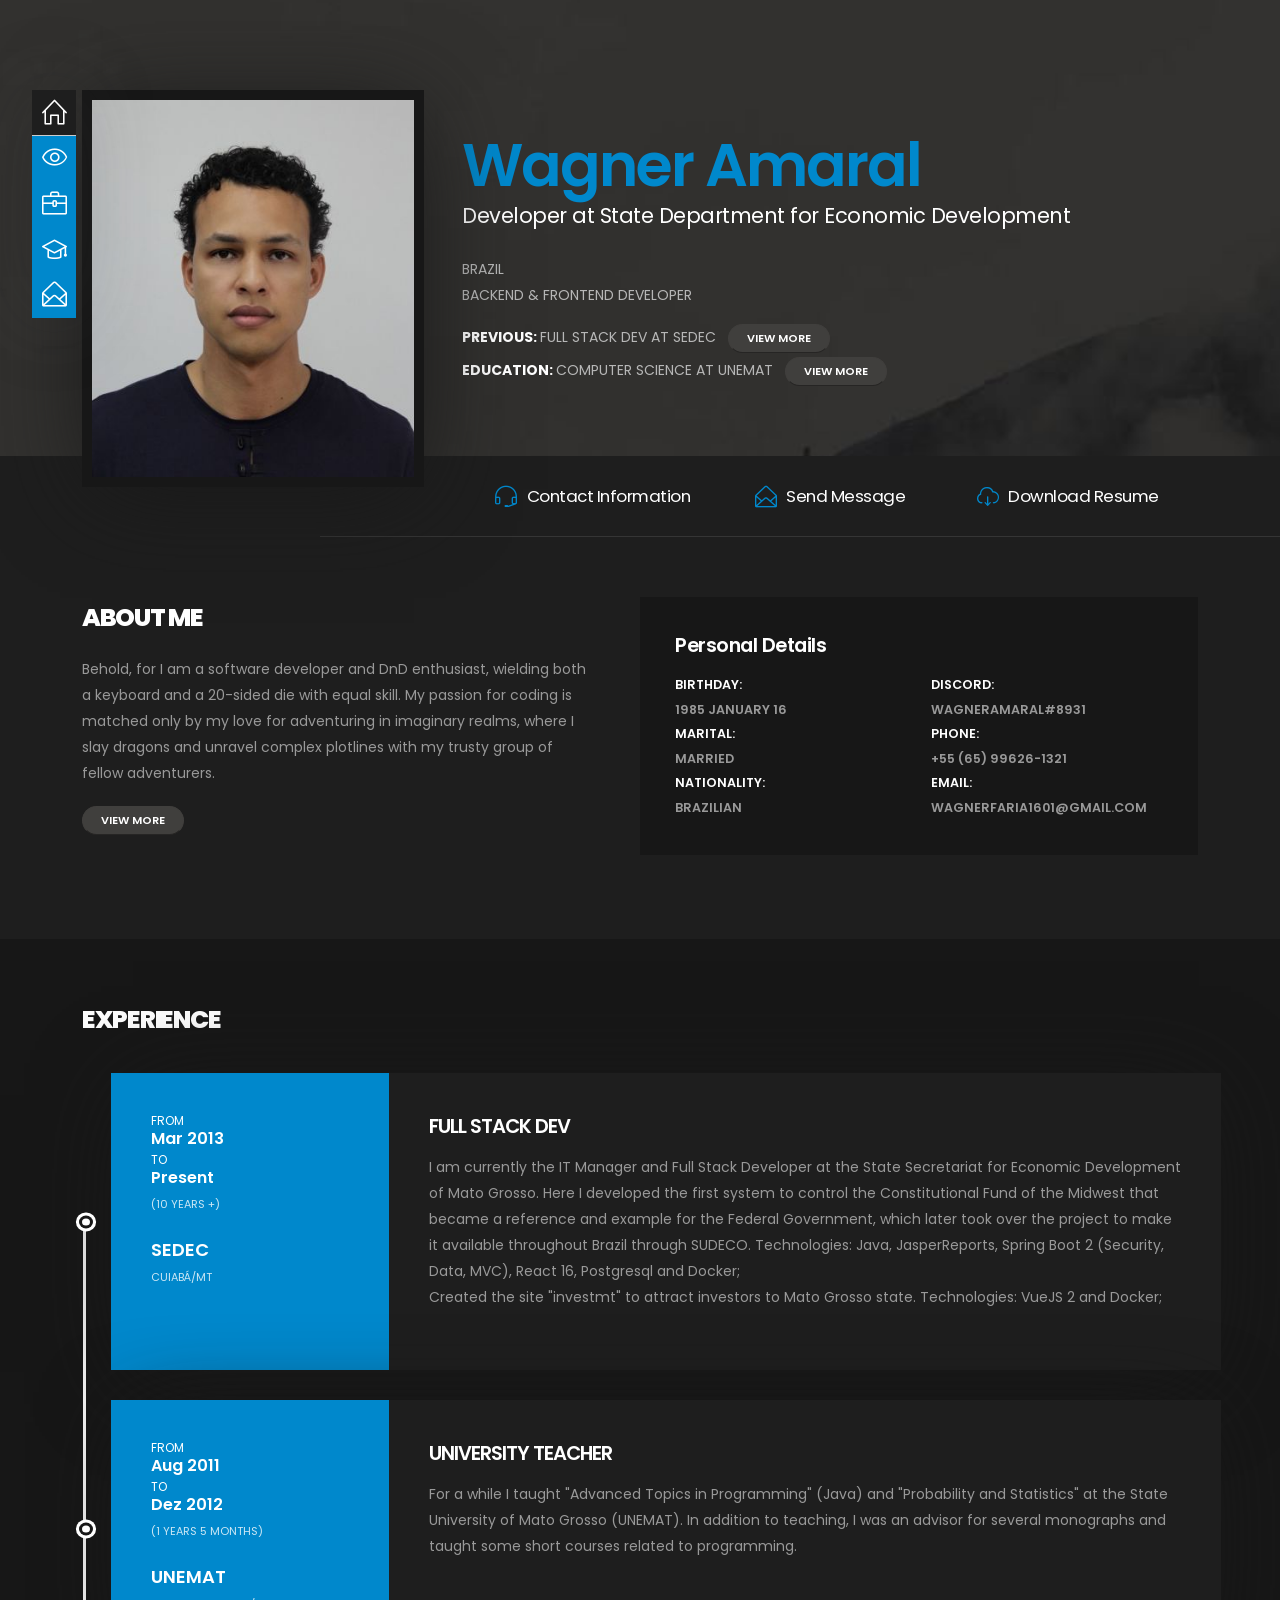
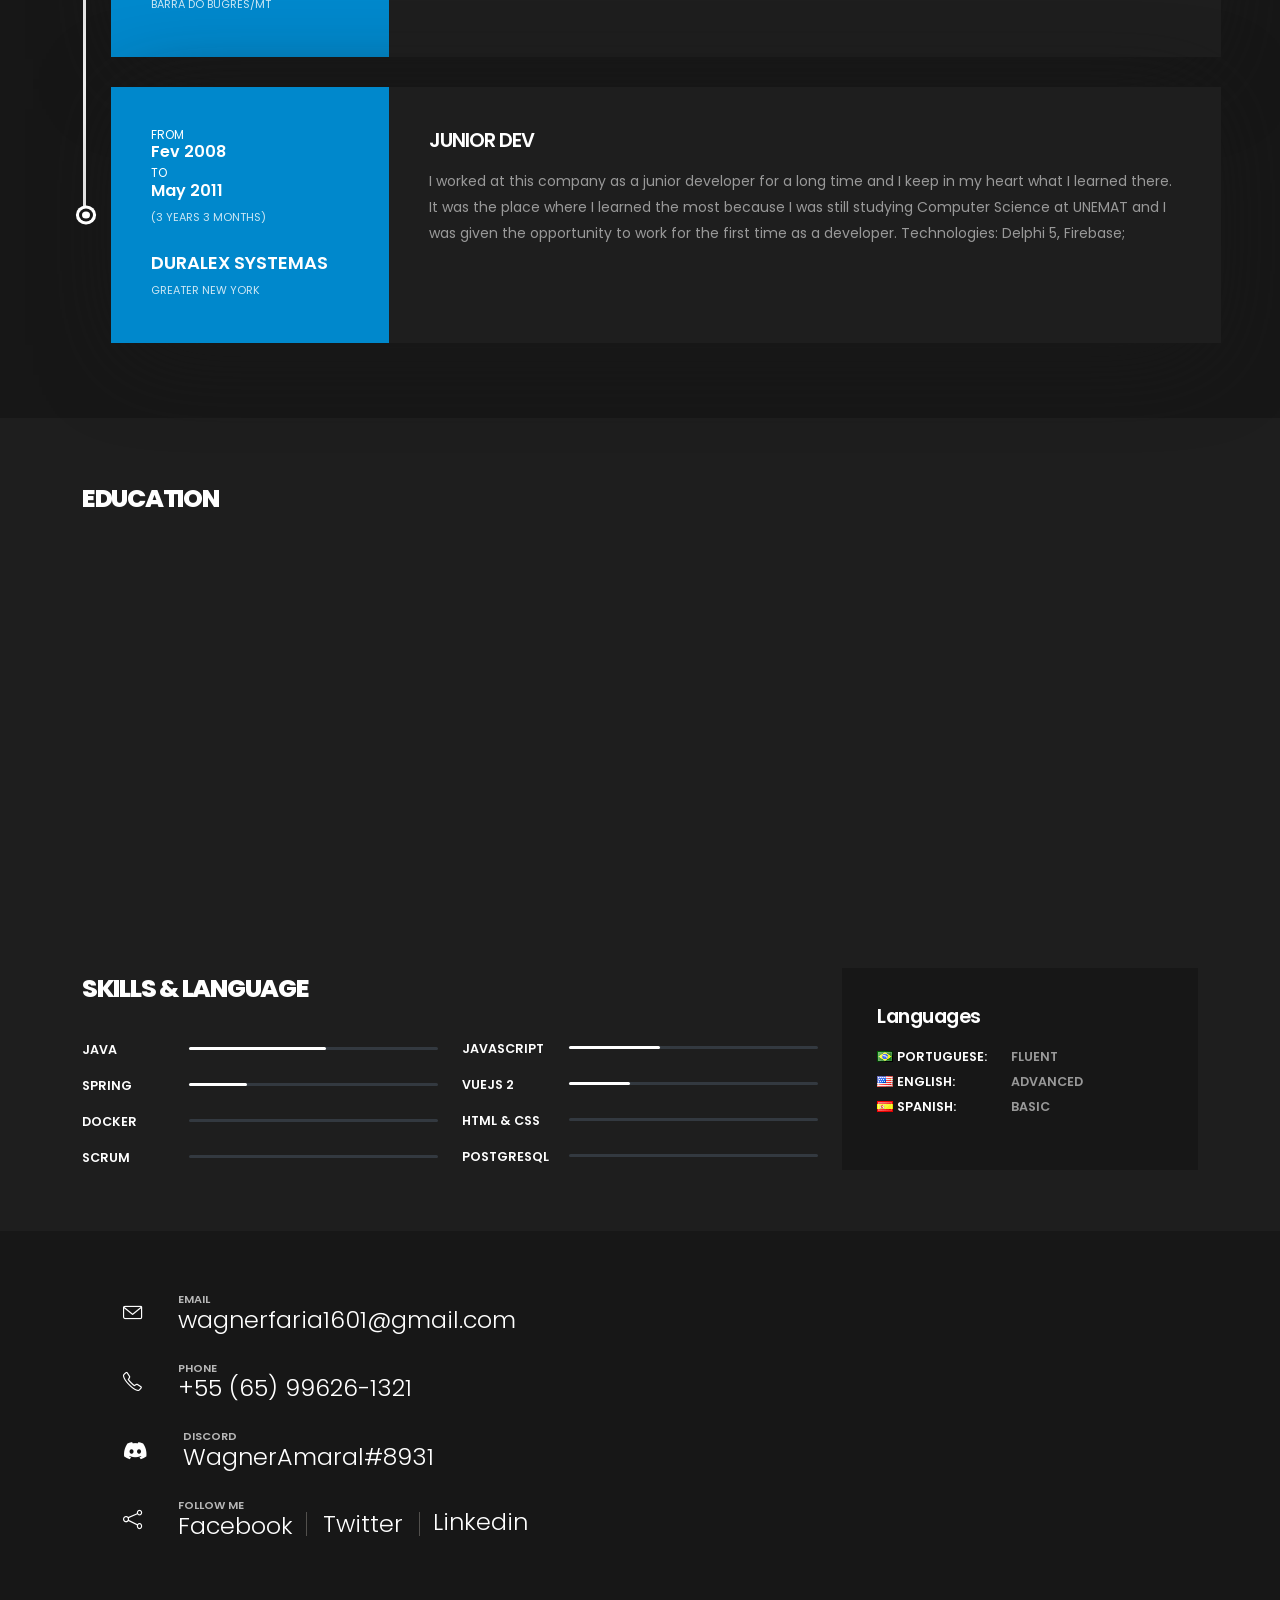
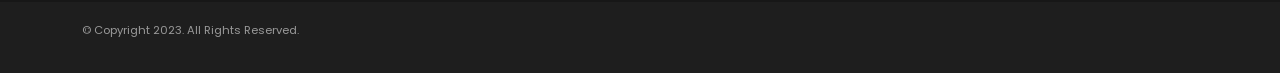
==== commit 3a44a373: "Adicionando as tecnologias utilizadas nas experiencias" ====
--- a/index.html
+++ b/index.html
@@ -205,7 +205,8 @@
 								</a>
 							</div>
 							<div class="col-lg-3 text-center p-0">
-								<a target="_blank" href="./docs/Wagner Amaral - Resume.pdf" class="text-decoration-none">
+								<a target="_blank" href="./docs/Wagner Amaral - Resume.pdf"
+									class="text-decoration-none">
 									<span class="custom-nav-button text-color-light">
 										<i class="icon-cloud-download icons text-color-primary"></i>
 										Download Resume
@@ -332,7 +333,9 @@
 													example for the Federal Government, which later took over the
 													project to make it available throughout Brazil through SUDECO.
 													Technologies: Java, JasperReports, Spring Boot 2 (Security, Data,
-													MVC), React 16, Postgresql and Docker;</p>
+													MVC), React 16, Postgresql and Docker;<br />
+													Created the site "investmt" to attract investors to Mato Grosso
+													state. Technologies: VueJS 2 and Docker;</p>
 											</div>
 										</div>
 									</article>
@@ -395,7 +398,8 @@
 													developer for a long time and I keep in my heart what I learned
 													there. It was the place where I learned the most because I was still
 													studying Computer Science at UNEMAT and I was given the opportunity
-													to work for the first time as a developer. Technologies: Delphi 5, Firebase;</p>
+													to work for the first time as a developer. Technologies: Delphi 5,
+													Firebase;</p>
 											</div>
 										</div>
 									</article>
@@ -674,7 +678,7 @@
 													class="font-weight-semibold custom-max-width-1 text-color-light"><img
 														src="img/blank.gif" class="flag flag-br me-1"
 														alt="English">Portuguese:</span>
-												<span class="custom-text-color-2">Advanced</span>
+												<span class="custom-text-color-2">Fluent</span>
 											</li>
 											<li>
 												<span
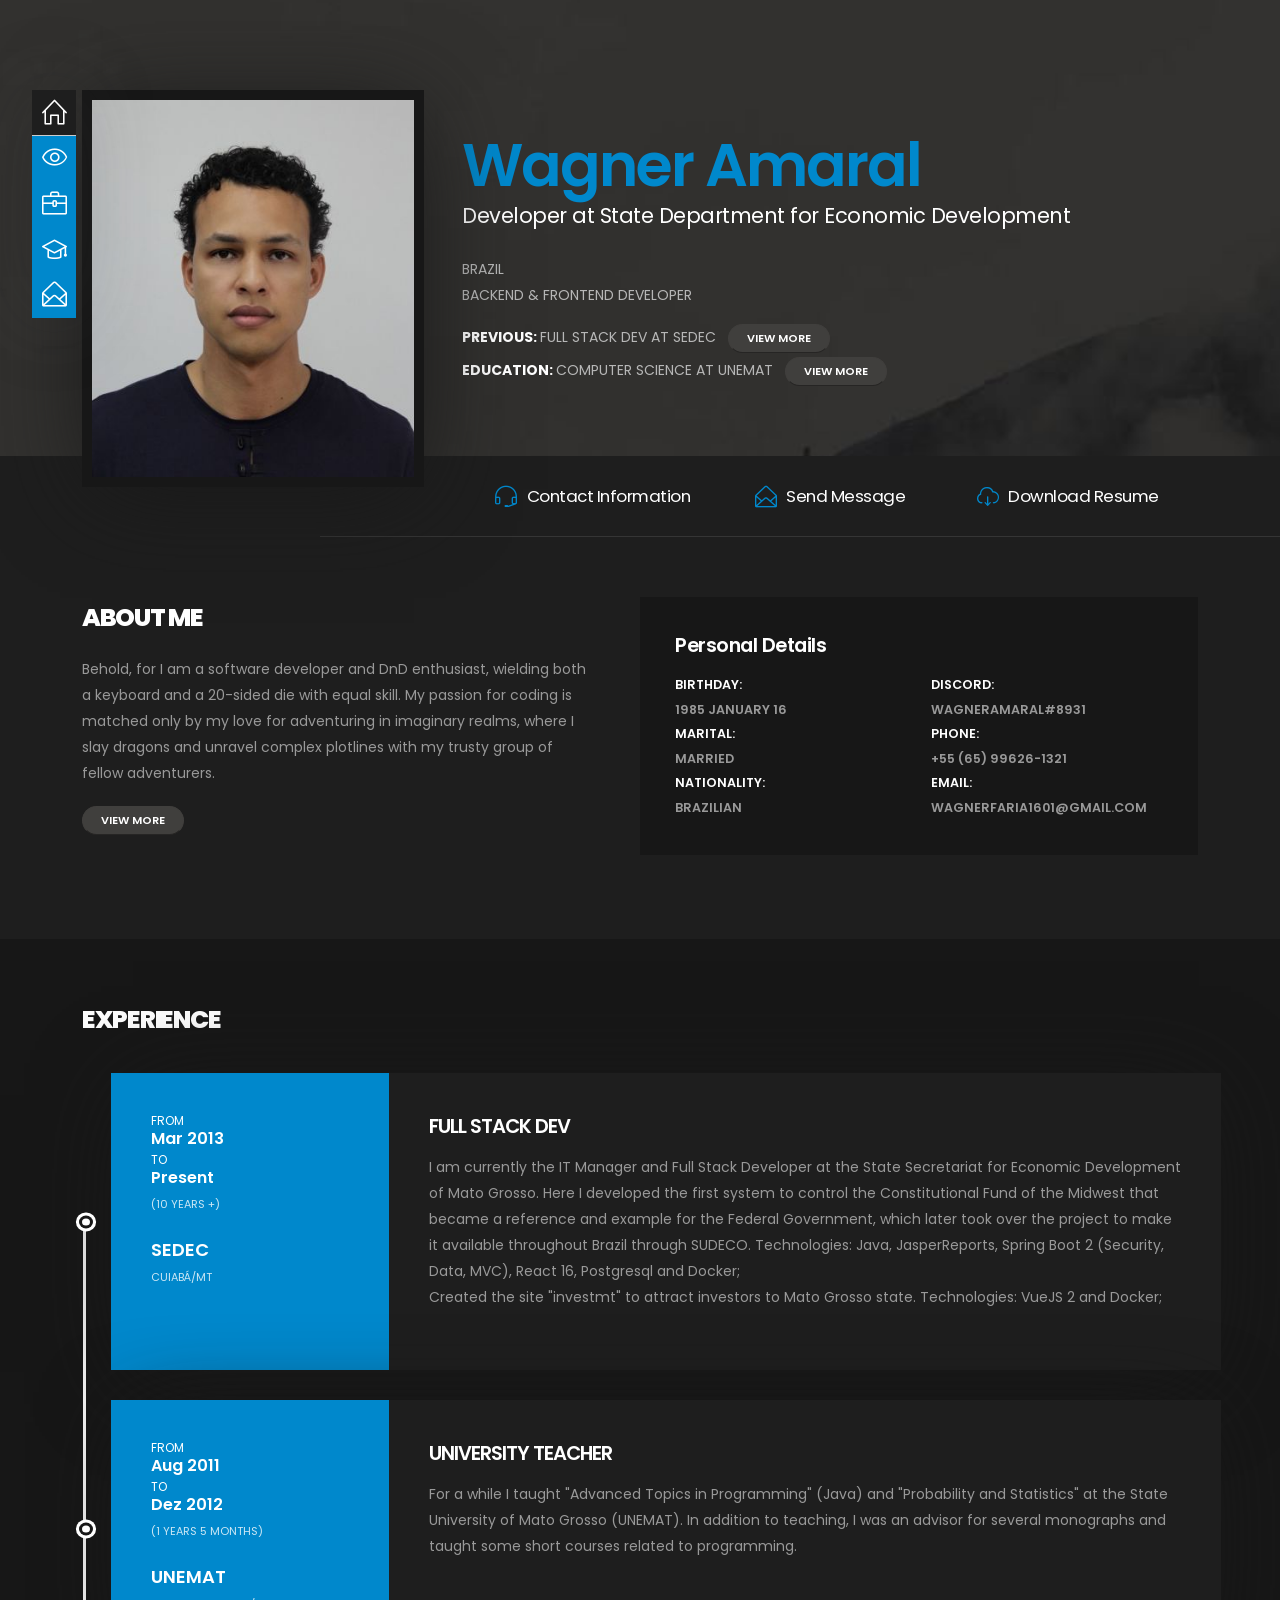
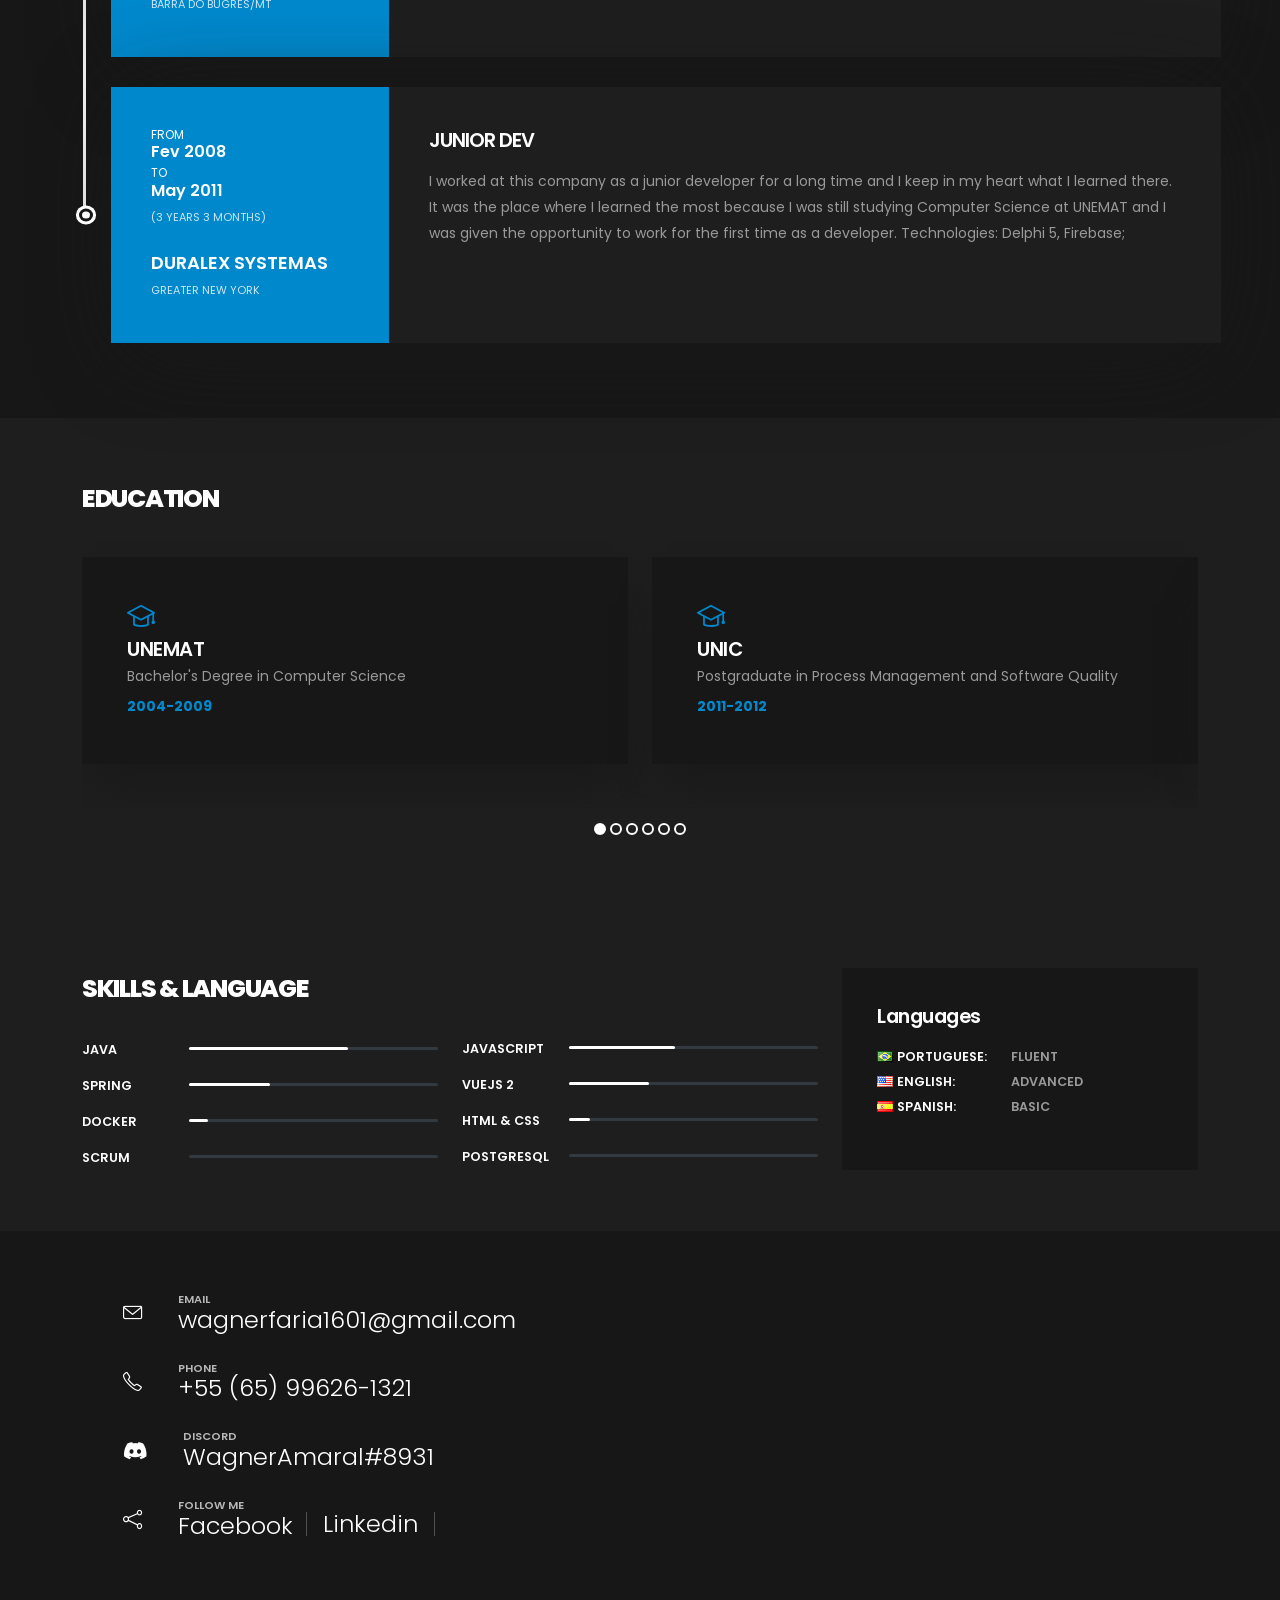
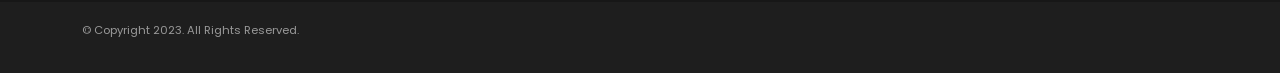
==== commit f061441e: "correcao nos links do linkedin e facebook" ====
--- a/index.html
+++ b/index.html
@@ -166,18 +166,13 @@
 					</div>
 					<ul class="social-icons custom-social-icons">
 						<li class="social-icons-facebook">
-							<a href="http://www.facebook.com/" target="_blank" title="Facebook">
+							<a href="https://www.facebook.com/WagnerFariaAmaral/" target="_blank" title="Facebook">
 								<i class="fab fa-facebook-f"></i>
 							</a>
 						</li>
-						<li class="social-icons-twitter">
-							<a href="http://www.twitter.com/" target="_blank" title="Twitter">
-								<i class="fab fa-twitter"></i>
-							</a>
-						</li>
-						<li class="social-icons-youtube">
-							<a href="http://www.youtube.com/" target="_blank" title="Youtube">
-								<i class="fab fa-youtube"></i>
+						<li class="social-icons-linkedin">
+							<a href="https://www.linkedin.com/in/wagner-faria-1a401036/" target="_blank" title="LinkedIn">
+								<i class="fab fa-linkedin"></i>
 							</a>
 						</li>
 					</ul>
@@ -753,7 +748,8 @@
 										<span class="custom-feature-box-icon">
 											<i class="icon-share icons text-color-light"></i>
 										</span>
-										<a href="http://www.facebook.com" class="d-flex text-decoration-none">
+										<a href="https://www.facebook.com/WagnerFariaAmaral/" target="_blank"
+											class="d-flex text-decoration-none">
 											<span class="feature-box-info">
 												<span
 													class="custom-label font-weight-semibold text-uppercase custom-text-color-1 line-height-5">Follow
@@ -762,14 +758,9 @@
 													class="font-weight-light text-color-light custom-opacity-effect-1">Facebook</strong>
 											</span>
 										</a>
-										<a href="http://www.twitter.com" class="d-flex text-decoration-none">
+										<a href="https://www.linkedin.com/in/wagner-faria-1a401036/" target="_blank"
+											class="d-flex text-decoration-none">
 											<span class="feature-box-info custom-both-side-border mt-2">
-												<strong
-													class="font-weight-light text-color-light custom-opacity-effect-1">Twitter</strong>
-											</span>
-										</a>
-										<a href="http://www.linkedin.com" class="d-flex text-decoration-none">
-											<span class="feature-box-info p-0 mt-2">
 												<strong
 													class="font-weight-light text-color-light custom-opacity-effect-1">Linkedin</strong>
 											</span>
--- a/css/custom.css
+++ b/css/custom.css
@@ -0,0 +1,3 @@
+.custom-social-icons li.social-icons-linkedin a {
+    background: #0a66c2;
+}
